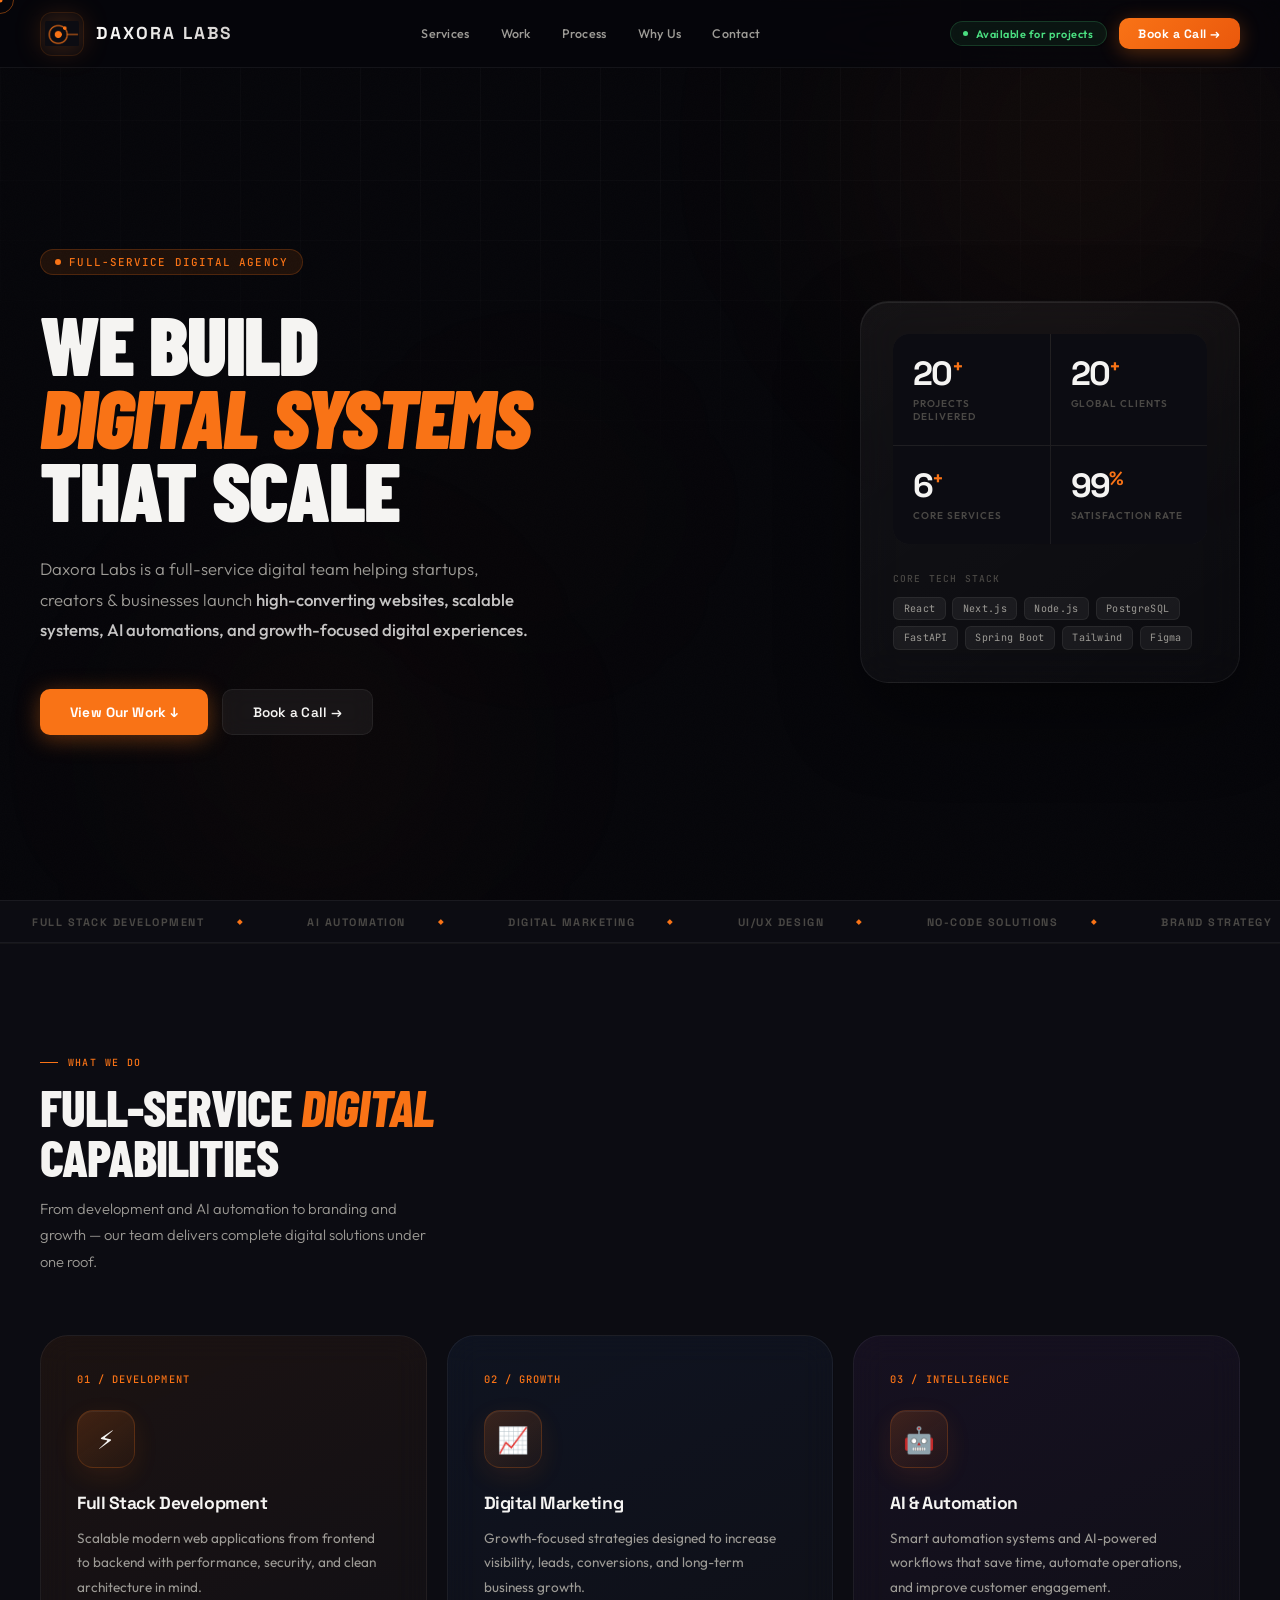
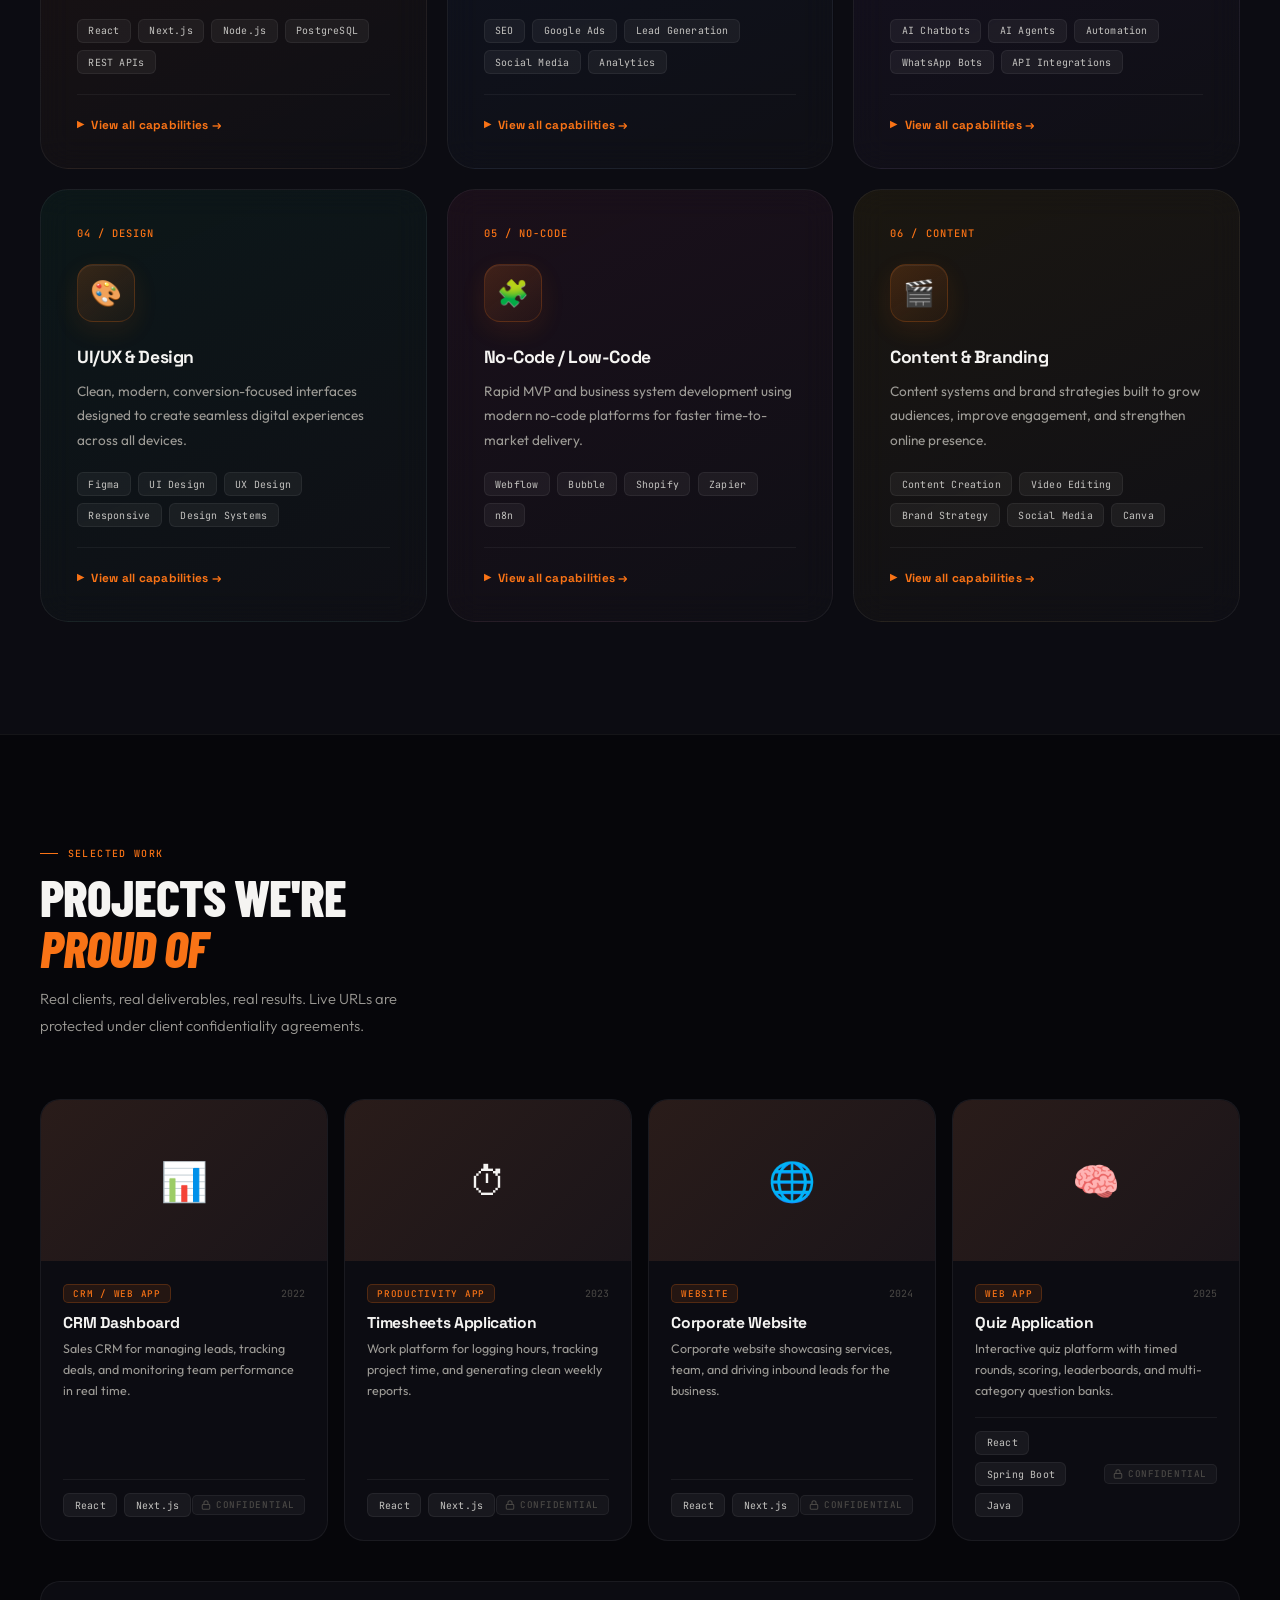
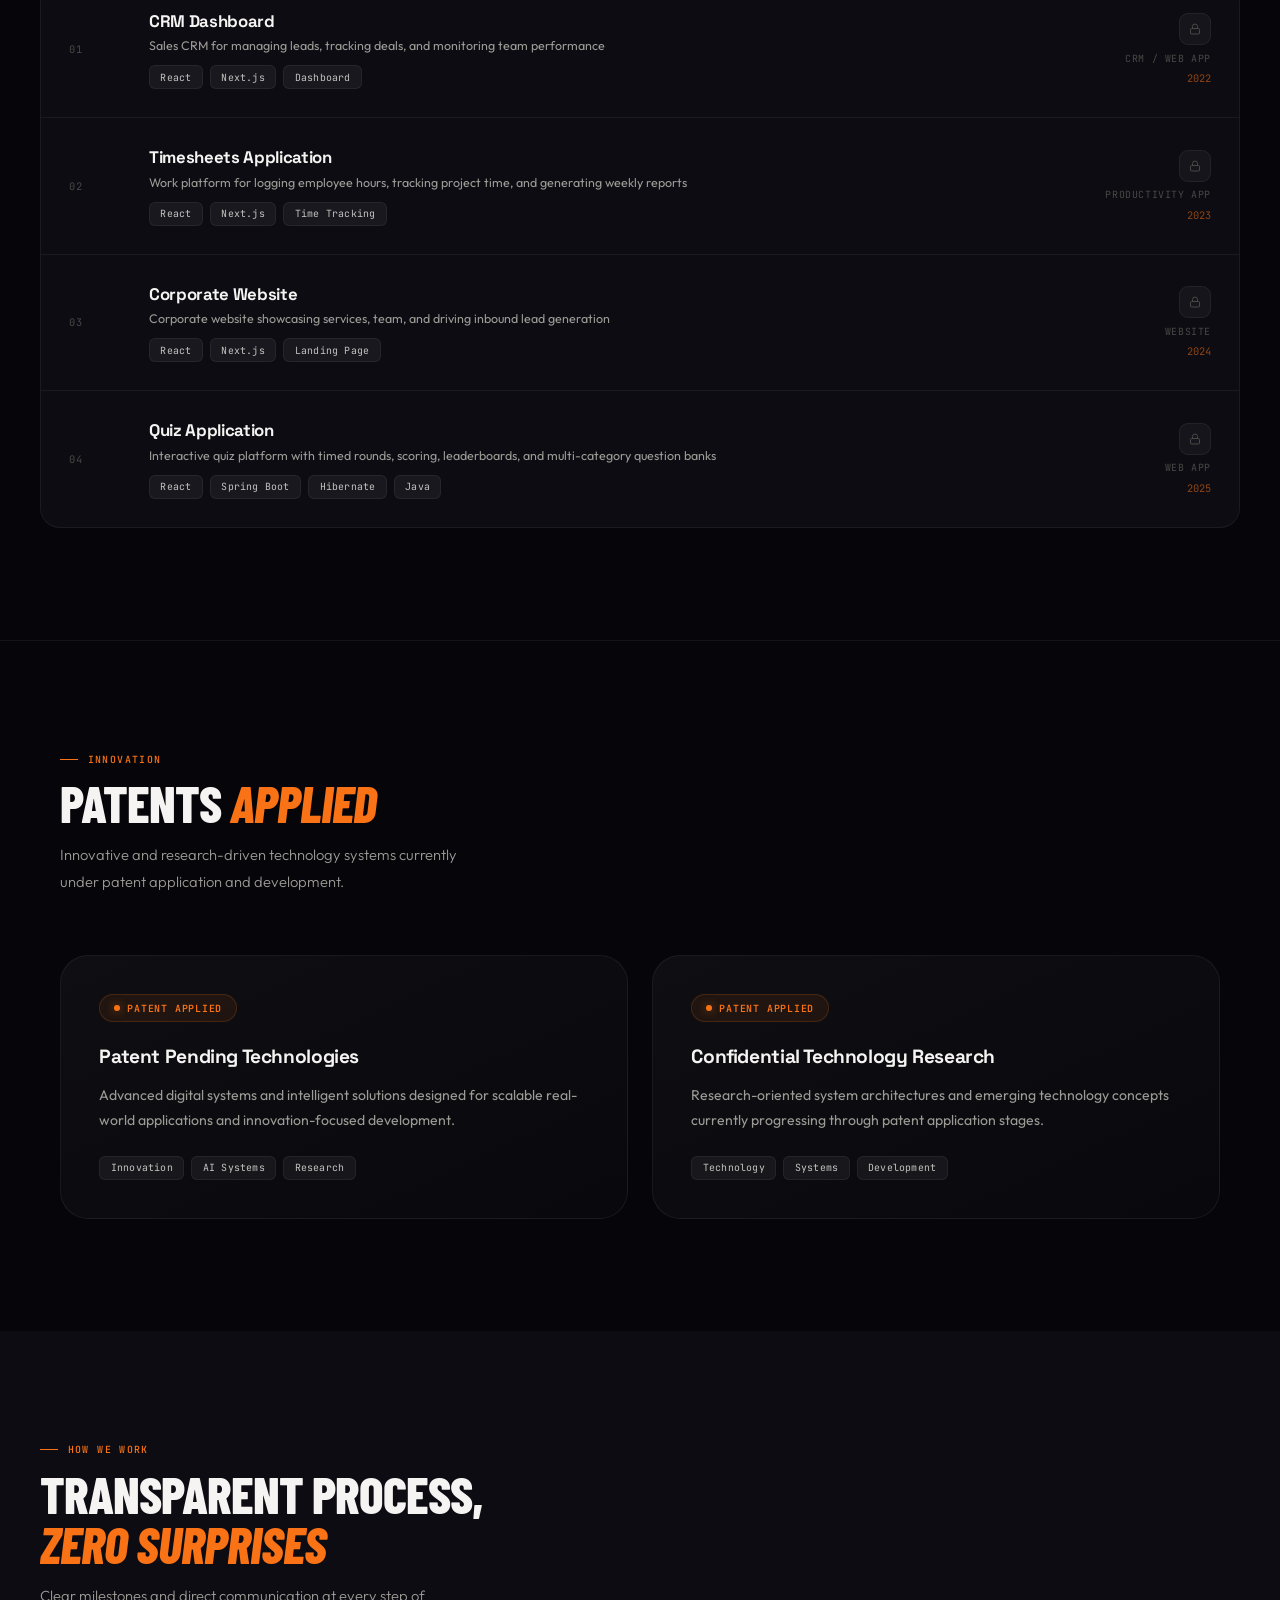
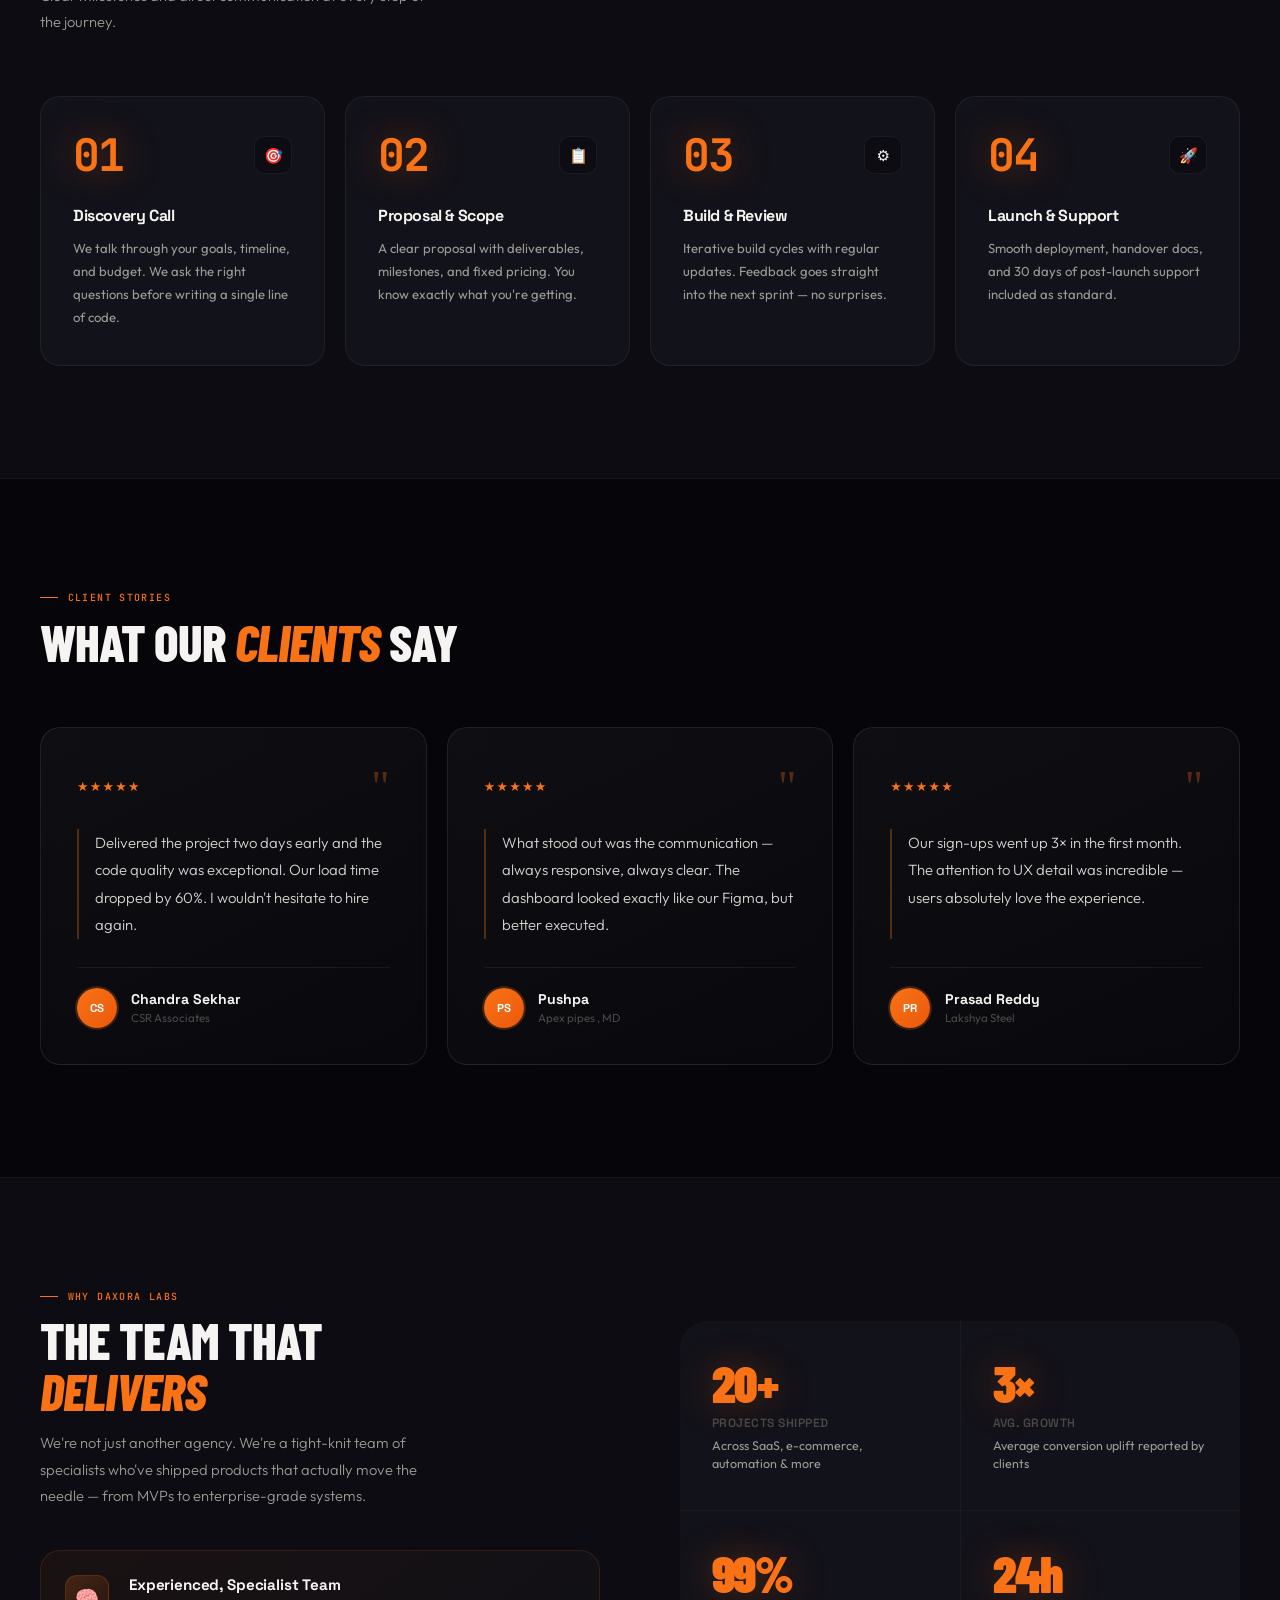
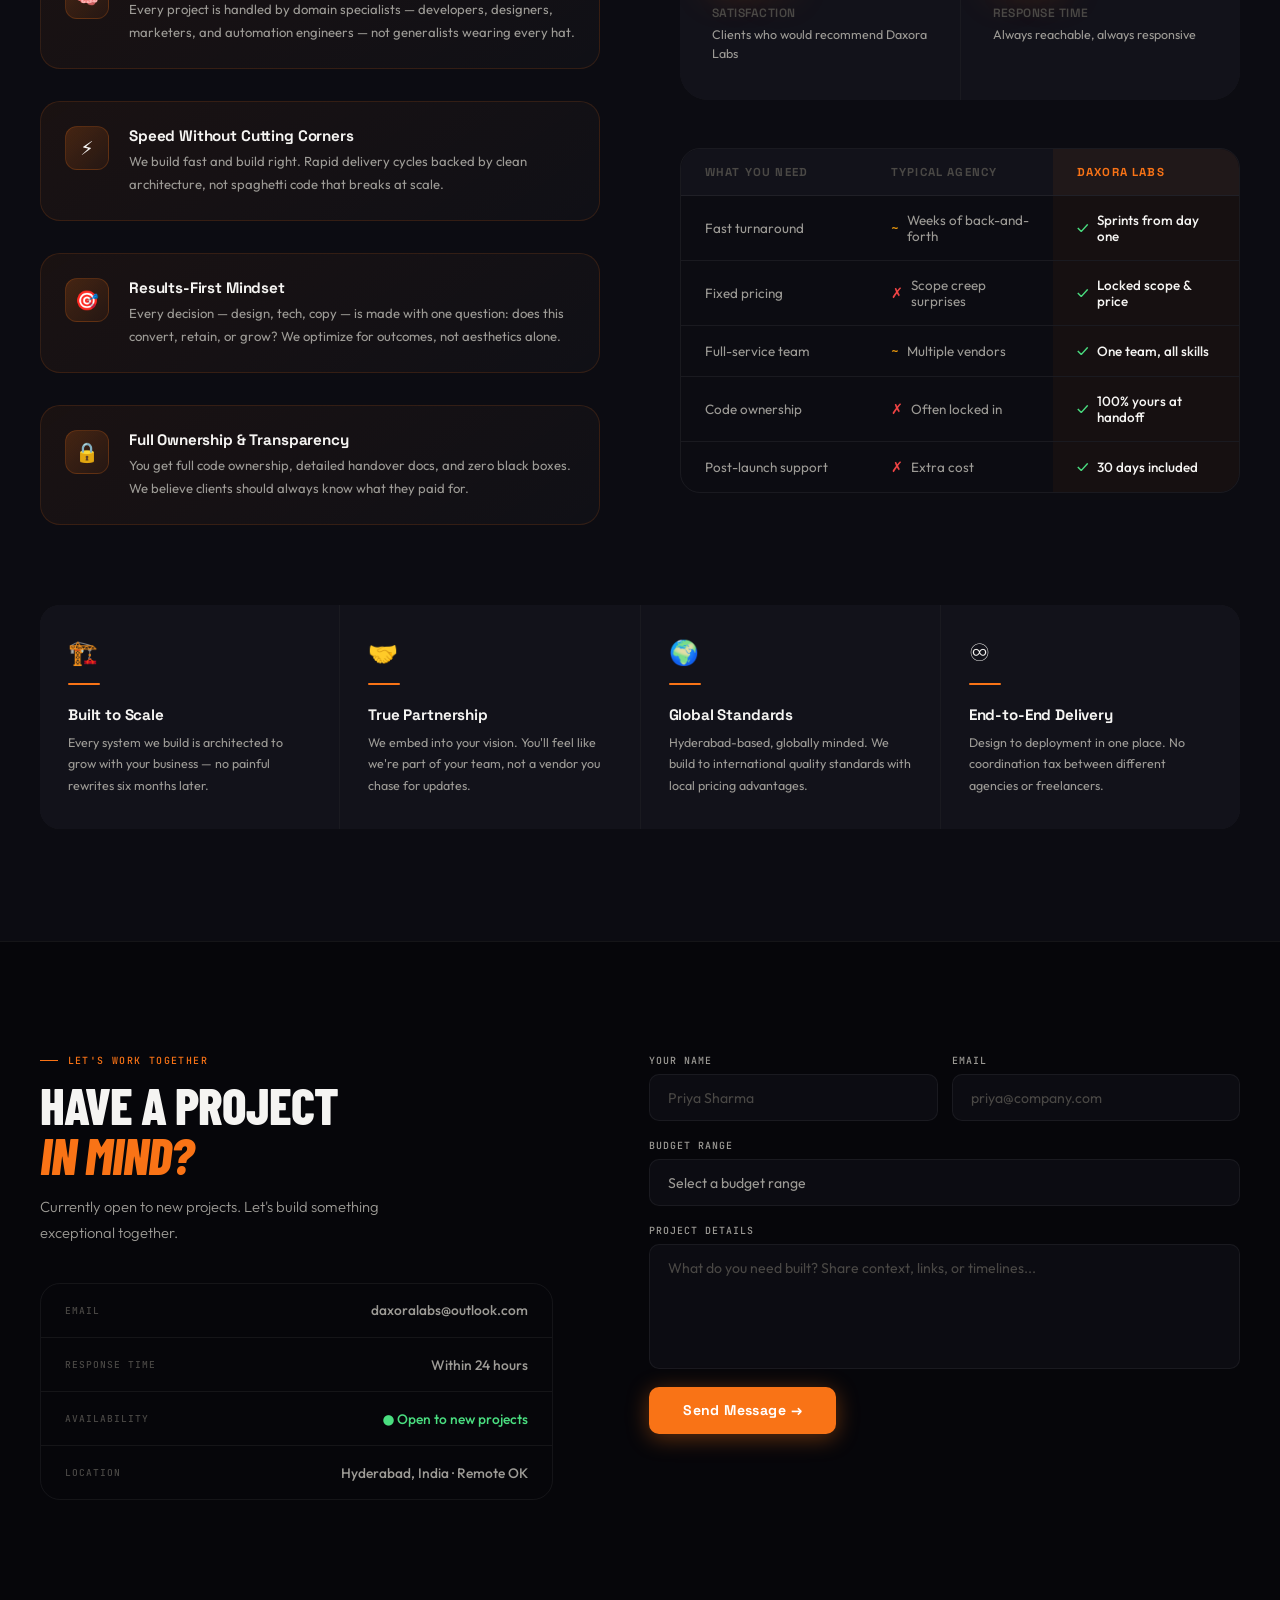
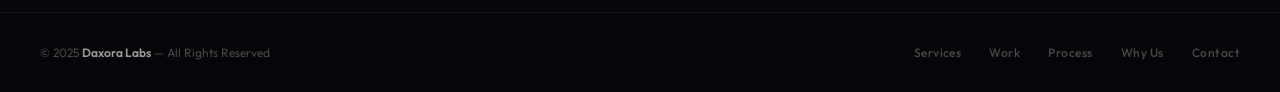
==== index.html @ 5a698017 "Update page title for Daxora Labs" ====
<!DOCTYPE html>
<html lang="en">
<head>
<meta charset="UTF-8">
<meta name="viewport" content="width=device-width, initial-scale=1.0">
<title>Daxora Labs — A Digital Service Agency</title>
<link rel="preconnect" href="https://fonts.googleapis.com">
<link href="https://fonts.googleapis.com/css2?family=Barlow+Condensed:ital,wght@0,600;0,700;0,800;0,900;1,700;1,800&family=Space+Grotesk:wght@400;500;600;700&family=JetBrains+Mono:wght@300;400;500&family=Outfit:wght@300;400;500;600&display=swap" rel="stylesheet">
<style>
*,*::before,*::after{margin:0;padding:0;box-sizing:border-box}

:root{
  --bg:#06060a;
  --bg2:#0c0c12;
  --bg3:#12121a;
  --bg4:#1a1a24;
  --glass:rgba(255,255,255,0.03);
  --glass2:rgba(255,255,255,0.055);
  --accent:#f97316;
  --accent2:#fb923c;
  --accent3:#fdba74;
  --accent-dim:rgba(249,115,22,0.1);
  --accent-glow:rgba(249,115,22,0.25);
  --accent-border:rgba(249,115,22,0.22);
  --text:#f5f4f2;
  --text2:#9d9b96;
  --text3:#4a4845;
  --border:rgba(255,255,255,0.06);
  --border2:rgba(255,255,255,0.03);
  --nav-h:68px;
  --r:14px;
  --r2:20px;
  --r3:28px;
}

html{scroll-behavior:smooth;font-size:16px}
body{
  font-family:'Outfit',system-ui,sans-serif;
  background:var(--bg);
  color:var(--text);
  overflow-x:hidden;
  -webkit-font-smoothing:antialiased;
}

/* ── CURSOR ── */
@media(pointer:fine){body{cursor:none}}
.cur,.cur-ring{pointer-events:none!important;position:fixed;z-index:9999;border-radius:50%;transform:translate(-50%,-50%)}
.cur{display:none;width:5px;height:5px;background:var(--accent);top:0;left:0;z-index:10000}
.cur-ring{display:none;width:28px;height:28px;border:1px solid rgba(249,115,22,0.45);top:0;left:0;transition:width .2s,height .2s,border-color .2s}
@media(pointer:fine){.cur,.cur-ring{display:block}}

/* ── GRAIN ── */
.grain{position:fixed;inset:0;pointer-events:none;z-index:1;opacity:0.018;
  background-image:url("data:image/svg+xml,%3Csvg xmlns='http://www.w3.org/2000/svg' width='256' height='256'%3E%3Cfilter id='n'%3E%3CfeTurbulence type='fractalNoise' baseFrequency='0.9' numOctaves='4' stitchTiles='stitch'/%3E%3C/filter%3E%3Crect width='256' height='256' filter='url(%23n)'/%3E%3C/svg%3E")}

/* ── NAV ── */
nav{
  position:fixed;
  top:0;
  left:0;
  right:0;
  z-index:500;

  height:var(--nav-h);

  display:flex;
  align-items:center;
  justify-content:space-between;

  padding:0 2.5rem;

  background:rgba(6,6,10,0.82);

  backdrop-filter:blur(24px) saturate(1.5);

  border-bottom:1px solid var(--border);

  transition:background .3s ease;
}

/* LOGO */
.logo{
  display:flex;
  align-items:center;
  gap:.75rem;

  text-decoration:none;

  font-family:'Space Grotesk',sans-serif;

  font-size:.92rem;
  font-weight:800;

  letter-spacing:.08em;
  text-transform:uppercase;

  color:var(--text);

  transition:opacity .2s ease;
}

.logo:hover{
  opacity:.9;
}

.logo img{
  width:44px;
  height:44px;

  object-fit:contain;

  display:block;

  padding:4px;

  border-radius:12px;

  background:rgba(255,255,255,0.02);

  border:1px solid rgba(249,115,22,.12);

  filter:
    drop-shadow(0 0 14px rgba(249,115,22,.30));
}

.logo span{
  font-size:1.08rem;

  font-weight:800;

  letter-spacing:.12em;

  text-transform:uppercase;

  line-height:1;

  background:linear-gradient(
    90deg,
    #fafaf9,
    #d6d3d1
  );

  -webkit-background-clip:text;
  -webkit-text-fill-color:transparent;
}
.logo{
  transition:
    transform .2s ease,
    opacity .2s ease;
}

.logo:hover{
  opacity:.95;
  transform:translateY(-1px);
}

/* NAV LINKS */
.nav-links{
  display:flex;
  align-items:center;
  gap:.15rem;
}

.nav-links a{
  font-size:.78rem;
  font-weight:500;

  color:var(--text2);

  text-decoration:none;

  padding:.45rem .9rem;

  border-radius:9px;

  letter-spacing:.02em;

  transition:
    color .2s ease,
    background .2s ease,
    transform .15s ease;
}

.nav-links a:hover{
  color:var(--text);

  background:rgba(255,255,255,.04);

  transform:translateY(-1px);
}

/* RIGHT */
.nav-right{
  display:flex;
  align-items:center;
  gap:.75rem;
}

/* AVAILABLE BADGE */
.avail-badge{
  display:flex;
  align-items:center;
  gap:.45rem;

  font-size:.68rem;
  font-weight:600;

  letter-spacing:.05em;

  color:#4ade80;

  background:rgba(74,222,128,0.08);

  border:1px solid rgba(74,222,128,0.18);

  padding:.3rem .8rem;

  border-radius:100px;

  backdrop-filter:blur(8px);
}

.avail-dot{
  width:5px;
  height:5px;

  border-radius:50%;

  background:#4ade80;

  animation:blink 2.2s ease-in-out infinite;
}

@keyframes blink{
  0%,100%{
    opacity:1;
  }

  50%{
    opacity:.25;
  }
}

/* CTA BUTTON */
.btn-nav{
  font-family:'Space Grotesk',sans-serif;

  font-size:.76rem;
  font-weight:700;

  letter-spacing:.04em;

  color:#fff;

  background:linear-gradient(
    135deg,
    var(--accent),
    #ea580c
  );

  padding:.48rem 1.2rem;

  border-radius:10px;

  text-decoration:none;

  transition:
    transform .18s ease,
    opacity .2s ease,
    box-shadow .25s ease;
    
  box-shadow:
    0 4px 20px rgba(249,115,22,.32);
}

.btn-nav:hover{
  transform:translateY(-2px);

  box-shadow:
    0 8px 28px rgba(249,115,22,.45);
}
.btn-nav:hover{opacity:.88;transform:translateY(-1px);box-shadow:0 6px 24px rgba(249,115,22,.45)}
.ham{display:none;flex-direction:column;gap:5px;cursor:pointer;background:none;border:none;padding:6px}
.ham span{display:block;width:20px;height:1.5px;background:var(--text);border-radius:2px;transition:all .3s}
.ham.open span:nth-child(1){transform:translateY(6.5px) rotate(45deg)}
.ham.open span:nth-child(2){opacity:0}
.ham.open span:nth-child(3){transform:translateY(-6.5px) rotate(-45deg)}
.mob-nav{
  display:none;position:fixed;top:var(--nav-h);left:0;right:0;
  background:rgba(6,6,10,.97);backdrop-filter:blur(24px);
  border-bottom:1px solid var(--border);
  padding:1.25rem 1.75rem 2rem;z-index:498;flex-direction:column;gap:.15rem;
}
.mob-nav.open{display:flex}
.mob-nav a{
  color:var(--text2);text-decoration:none;padding:.9rem 0;
  border-bottom:1px solid var(--border);font-size:.95rem;font-weight:500;
  transition:color .2s;
}
.mob-nav a:hover,.mob-nav a:last-child:hover{color:var(--accent)}
.mob-nav a.mob-cta{
  margin-top:1rem;border:none!important;background:var(--accent);color:#fff;
  border-radius:10px;padding:.9rem;text-align:center;font-weight:700;
  font-family:'Space Grotesk',sans-serif;letter-spacing:.03em;
}

/* ── HERO ── */
.hero{
  min-height:100vh;
  padding:calc(var(--nav-h) + 6rem) 2.5rem 5rem;
  display:flex;flex-direction:column;justify-content:center;
  position:relative;overflow:hidden;
}
.hero-orbs{position:absolute;inset:0;pointer-events:none;z-index:0}
.orb{position:absolute;border-radius:50%;filter:blur(100px)}
.orb1{width:700px;height:700px;background:radial-gradient(circle,rgba(249,115,22,0.07),transparent 65%);top:-200px;right:-150px}
.orb2{width:500px;height:500px;background:radial-gradient(circle,rgba(234,88,12,0.05),transparent 65%);bottom:-100px;left:5%}
.orb3{width:300px;height:300px;background:radial-gradient(circle,rgba(249,115,22,0.04),transparent 65%);top:40%;left:30%}

/* grid lines */
.hero-grid{
  position:absolute;inset:0;pointer-events:none;z-index:0;
  background-image:linear-gradient(rgba(255,255,255,.025) 1px,transparent 1px),linear-gradient(90deg,rgba(255,255,255,.025) 1px,transparent 1px);
  background-size:60px 60px;
  -webkit-mask-image:radial-gradient(ellipse 80% 60% at 50% 0%,black 30%,transparent 100%);
  mask-image:radial-gradient(ellipse 80% 60% at 50% 0%,black 30%,transparent 100%);
}

.hero-inner{
  position:relative;z-index:2;
  max-width:1240px;margin:0 auto;width:100%;
  display:grid;grid-template-columns:1fr 380px;gap:4.5rem;align-items:center;
}
.hero-tag{
  display:inline-flex;align-items:center;gap:.5rem;
  font-family:'JetBrains Mono',monospace;
  font-size:.68rem;font-weight:500;letter-spacing:.1em;text-transform:uppercase;
  color:var(--accent);border:1px solid var(--accent-border);
  background:var(--accent-dim);padding:.32rem .9rem;border-radius:100px;
  margin-bottom:2rem;
}
.hero-tag::before{content:'';width:6px;height:6px;border-radius:50%;background:var(--accent);animation:pulse-o 2.5s ease-in-out infinite}
@keyframes pulse-o{0%,100%{box-shadow:0 0 0 0 rgba(249,115,22,.5)}50%{box-shadow:0 0 0 6px rgba(249,115,22,0)}}

.hero h1{
  font-family:'Barlow Condensed',sans-serif;
  font-size:clamp(3.4rem,6.5vw,7rem);
  font-weight:900;line-height:.88;letter-spacing:-.02em;text-transform:uppercase;
  margin-bottom:1.75rem;
}
.hero h1 span{
  font-family:'Barlow Condensed',sans-serif;
  font-style:italic;font-weight:900;
  color:var(--accent);letter-spacing:-.02em;text-transform:uppercase;
}
.hero-sub{
  font-size:1.05rem;font-weight:300;line-height:1.8;
  color:var(--text2);max-width:500px;margin-bottom:2.75rem;
}
.hero-sub strong{color:rgba(245,244,242,.8);font-weight:500}
.hero-btns{display:flex;gap:.85rem;flex-wrap:wrap}
.btn-primary{
  display:inline-flex;align-items:center;gap:.5rem;
  padding:.85rem 1.85rem;
  background:var(--accent);color:#fff;
  font-family:'Space Grotesk',sans-serif;font-weight:700;font-size:.85rem;letter-spacing:.03em;
  border-radius:10px;text-decoration:none;border:none;cursor:pointer;
  transition:transform .18s,box-shadow .18s,opacity .18s;
  box-shadow:0 4px 22px rgba(249,115,22,.38);
}
.btn-primary:hover{transform:translateY(-2px);box-shadow:0 8px 32px rgba(249,115,22,.5);opacity:.93}
.btn-outline{
  display:inline-flex;align-items:center;gap:.5rem;
  padding:.85rem 1.85rem;
  background:var(--glass2);color:var(--text);
  font-family:'Space Grotesk',sans-serif;font-weight:600;font-size:.85rem;letter-spacing:.02em;
  border:1px solid var(--border);border-radius:10px;text-decoration:none;
  transition:border-color .2s,background .2s,transform .18s;
  backdrop-filter:blur(10px);
}
.btn-outline:hover{border-color:rgba(255,255,255,.18);background:rgba(255,255,255,.07);transform:translateY(-2px)}

/* hero panel */
.hero-panel{
  background:linear-gradient(145deg,rgba(255,255,255,.05),rgba(255,255,255,.02));
  border:1px solid var(--border);border-radius:var(--r3);
  padding:2rem;backdrop-filter:blur(20px);
  box-shadow:0 32px 80px rgba(0,0,0,.4),inset 0 1px 0 rgba(255,255,255,.08);
}
.stats-grid{display:grid;grid-template-columns:1fr 1fr;gap:1px;background:var(--border);border-radius:16px;overflow:hidden;margin-bottom:1.75rem}
.stat{background:var(--bg2);padding:1.4rem 1.25rem;position:relative;overflow:hidden;transition:background .2s}
.stat::after{content:'';position:absolute;inset:0;border-radius:var(--r3);pointer-events:none;background:linear-gradient(135deg,rgba(249,115,22,.04),transparent);opacity:0;transition:opacity .3s}
.stat:hover::after{opacity:1}
.stat-n{
  font-family:'Space Grotesk',sans-serif;
  font-size:2.1rem;font-weight:800;letter-spacing:-.05em;line-height:1;color:var(--text);
}
.stat-n sup{font-size:1.2rem;color:var(--accent);vertical-align:super}
.stat-l{font-size:.62rem;font-weight:600;letter-spacing:.1em;text-transform:uppercase;color:var(--text3);margin-top:.4rem}

.stack-label{font-family:'JetBrains Mono',monospace;font-size:.6rem;letter-spacing:.12em;text-transform:uppercase;color:var(--text3);margin-bottom:.7rem;font-weight:500}
.chips{display:flex;flex-wrap:wrap;gap:.4rem}
.chip{
  font-family:'JetBrains Mono',monospace;
  font-size:.63rem;font-weight:400;
  padding:.26rem .6rem;border-radius:6px;
  background:var(--glass2);border:1px solid var(--border);
  color:var(--text2);letter-spacing:.03em;
}

/* ── MARQUEE ── */
.marquee-wrap{
  overflow:hidden;border-top:1px solid var(--border);border-bottom:1px solid var(--border);
  padding:.85rem 0;background:var(--bg2);
}
.marquee-track{display:flex;gap:0;animation:slide 30s linear infinite;width:max-content}
.marquee-track span{
  font-family:'Space Grotesk',sans-serif;
  font-size:.68rem;font-weight:700;letter-spacing:.14em;
  text-transform:uppercase;color:var(--text3);white-space:nowrap;padding:0 2rem;
  display:flex;align-items:center;gap:2rem;
}
.marquee-track span::after{content:'◆';color:var(--accent);font-size:.45rem}
@keyframes slide{from{transform:translateX(0)}to{transform:translateX(-50%)}}

/* ── SECTION SHARED ── */
.wrap{padding:7rem 2.5rem;max-width:1240px;margin:0 auto}
.wrap-full{padding:7rem 2.5rem}
.wrap-full .inner{max-width:1240px;margin:0 auto}
.eyebrow{
  font-family:'JetBrains Mono',monospace;
  font-size:.62rem;font-weight:500;letter-spacing:.14em;
  text-transform:uppercase;color:var(--accent);
  display:flex;align-items:center;gap:.6rem;margin-bottom:.8rem;
}
.eyebrow::before{content:'';width:18px;height:1px;background:var(--accent)}
.sh{
  font-family:'Barlow Condensed',sans-serif;
  font-size:clamp(2.2rem,4vw,3.5rem);font-weight:800;
  letter-spacing:-.02em;line-height:.98;text-transform:uppercase;margin-bottom:.85rem;
}
.sh em{font-family:'Barlow Condensed',sans-serif;font-style:italic;font-weight:800;color:var(--accent)}
.ss{font-size:.92rem;font-weight:300;color:var(--text2);line-height:1.8;max-width:400px}
.sec-head{margin-bottom:3.75rem}

/* divider */
.div{height:1px;background:var(--border)}

/* ── SERVICES ── */
.svc-bg{background:var(--bg2)}
.svc-grid{display:grid;grid-template-columns:repeat(3,1fr);gap:1.25rem}

.svc-card{
  position:relative;
  background:linear-gradient(155deg,rgba(255,255,255,.04),rgba(255,255,255,.015));
  border:1px solid var(--border);border-radius:var(--r3);
  padding:2.25rem;backdrop-filter:blur(16px);isolation:isolate;
  transition:transform .38s cubic-bezier(.16,1,.3,1),border-color .35s,box-shadow .35s;
}
.svc-card::before{
  content:'';position:absolute;inset:0;border-radius:var(--r3);pointer-events:none;
  background:radial-gradient(circle at top right,rgba(249,115,22,.13),transparent 50%);
  opacity:0;transition:opacity .4s;
}
.svc-card:hover{transform:translateY(-10px);border-color:rgba(249,115,22,.3);box-shadow:0 24px 60px rgba(0,0,0,.5),0 0 0 1px rgba(249,115,22,.06)}
.svc-card:hover::before{opacity:1}

/* color tints per card */
.svc-card:nth-child(1){background:linear-gradient(155deg,rgba(249,115,22,.065),rgba(255,255,255,.015))}
.svc-card:nth-child(2){background:linear-gradient(155deg,rgba(59,130,246,.065),rgba(255,255,255,.015))}
.svc-card:nth-child(3){background:linear-gradient(155deg,rgba(168,85,247,.065),rgba(255,255,255,.015))}
.svc-card:nth-child(4){background:linear-gradient(155deg,rgba(16,185,129,.065),rgba(255,255,255,.015))}
.svc-card:nth-child(5){background:linear-gradient(155deg,rgba(236,72,153,.065),rgba(255,255,255,.015))}
.svc-card:nth-child(6){background:linear-gradient(155deg,rgba(234,179,8,.065),rgba(255,255,255,.015))}

.svc-num{
  font-family:'JetBrains Mono',monospace;
  font-size:.65rem;font-weight:500;letter-spacing:.1em;
  color:var(--accent);margin-bottom:1.5rem;display:block;
}
.svc-icon{
  width:58px;height:58px;border-radius:16px;
  background:linear-gradient(145deg,rgba(249,115,22,.18),rgba(249,115,22,.05));
  border:1px solid rgba(249,115,22,.18);
  display:flex;align-items:center;justify-content:center;
  font-size:1.6rem;margin-bottom:1.5rem;
  box-shadow:inset 0 1px 0 rgba(255,255,255,.06),0 8px 24px rgba(249,115,22,.1);
}
.svc-name{font-family:'Space Grotesk',sans-serif;font-size:1.1rem;font-weight:700;letter-spacing:-.025em;margin-bottom:.7rem}
.svc-desc{font-size:.85rem;line-height:1.8;color:var(--text2);margin-bottom:1.25rem}
.tags{display:flex;flex-wrap:wrap;gap:.45rem}
.tag{
  font-family:'JetBrains Mono',monospace;
  font-size:.62rem;font-weight:400;
  padding:.28rem .65rem;border-radius:6px;
  background:rgba(255,255,255,.05);border:1px solid var(--border);
  color:#c4c3c0;letter-spacing:.02em;
  transition:background .22s,border-color .22s,transform .22s;
}
.tag:hover{background:var(--accent-dim);border-color:var(--accent-border);transform:translateY(-2px);color:#fff}
details{margin-top:1.25rem;border-top:1px solid rgba(255,255,255,.05);padding-top:1rem;position:relative;z-index:2}
summary{
  list-style:none;cursor:pointer;position:relative;z-index:3;user-select:none;
  display:inline-flex;align-items:center;gap:.45rem;
  font-family:'Space Grotesk',sans-serif;font-size:.74rem;font-weight:700;letter-spacing:.02em;
  color:var(--accent);transition:opacity .2s;
}
summary:hover{opacity:.75}
summary::-webkit-details-marker{display:none}
summary::before{content:'▶';font-size:.55rem;transition:transform .2s}
details[open] summary::before{transform:rotate(90deg)}
details[open] summary{margin-bottom:.85rem}
.extra-tags{display:flex;flex-wrap:wrap;gap:.45rem}

/* ── WORK ── */
.work-bg{background:var(--bg)}
.proj-grid{display:grid;grid-template-columns:repeat(4,1fr);gap:1rem;margin-bottom:2.5rem}

.proj-card{
  position:relative;border-radius:var(--r2);overflow:hidden;
  border:1px solid var(--border);background:var(--bg2);
  transition:transform .32s cubic-bezier(.16,1,.3,1),border-color .3s,box-shadow .3s;
  display:flex;flex-direction:column;
}
.proj-card:hover{transform:translateY(-7px);border-color:rgba(249,115,22,.28);box-shadow:0 22px 50px rgba(0,0,0,.6)}
.proj-thumb{
  aspect-ratio:16/9;background:var(--bg3);
  display:flex;align-items:center;justify-content:center;
  position:relative;overflow:hidden;
}
.proj-thumb-bg{position:absolute;inset:0;background:linear-gradient(135deg,rgba(249,115,22,.1),rgba(234,88,12,.04))}
.proj-thumb-emoji{font-size:2.4rem;position:relative;z-index:1}
.proj-thumb-lock{
  position:absolute;inset:0;z-index:2;
  background:rgba(6,6,10,.85);backdrop-filter:blur(8px);
  display:flex;flex-direction:column;align-items:center;justify-content:center;gap:.4rem;
  opacity:0;transition:opacity .25s;
}
.proj-card:hover .proj-thumb-lock{opacity:1}
.proj-thumb-lock svg{width:26px;height:26px;color:var(--accent)}
.proj-thumb-lock span{font-family:'Space Grotesk',sans-serif;font-size:.62rem;font-weight:700;letter-spacing:.1em;text-transform:uppercase;color:var(--accent)}
.proj-body{padding:1.4rem;flex:1;display:flex;flex-direction:column}
.proj-meta{display:flex;align-items:center;justify-content:space-between;margin-bottom:.6rem}
.proj-type{
  font-family:'JetBrains Mono',monospace;
  font-size:.58rem;font-weight:500;letter-spacing:.08em;text-transform:uppercase;
  color:var(--accent);background:var(--accent-dim);border:1px solid var(--accent-border);
  padding:.18rem .55rem;border-radius:5px;
}
.proj-yr{font-family:'JetBrains Mono',monospace;font-size:.62rem;color:var(--text3)}
.proj-name{font-family:'Space Grotesk',sans-serif;font-size:.98rem;font-weight:700;letter-spacing:-.02em;margin-bottom:.4rem}
.proj-desc{font-size:.78rem;color:var(--text2);line-height:1.65;flex:1}
.proj-foot{
  display:flex;align-items:center;justify-content:space-between;
  margin-top:1rem;padding-top:.8rem;border-top:1px solid var(--border);
}
.conf-badge{
  display:inline-flex;align-items:center;gap:.3rem;
  font-family:'JetBrains Mono',monospace;
  font-size:.58rem;font-weight:500;letter-spacing:.06em;text-transform:uppercase;
  color:var(--text3);background:rgba(255,255,255,.04);border:1px solid var(--border);
  padding:.2rem .55rem;border-radius:5px;
}
.conf-badge svg{width:10px;height:10px}

/* project list */
.proj-list{border:1px solid var(--border);border-radius:var(--r2);overflow:hidden;background:var(--bg2)}
.prow{
  display:grid;grid-template-columns:3rem 1fr auto;
  align-items:center;gap:2rem;padding:1.75rem 1.75rem;
  border-bottom:1px solid var(--border);
  transition:background .2s;
}
.prow:last-child{border-bottom:none}
.prow:hover{background:var(--glass2)}
.prow-num{font-family:'JetBrains Mono',monospace;font-size:.65rem;color:var(--text3);letter-spacing:.05em}
.prow-name{font-family:'Space Grotesk',sans-serif;font-size:1.05rem;font-weight:700;letter-spacing:-.02em;margin-bottom:.3rem}
.prow-desc{font-size:.78rem;color:var(--text2);line-height:1.6;margin-bottom:.55rem}
.prow-right{display:flex;flex-direction:column;align-items:flex-end;gap:.4rem}
.prow-lock{
  width:32px;height:32px;border-radius:9px;
  background:rgba(255,255,255,.04);border:1px solid var(--border);
  display:flex;align-items:center;justify-content:center;color:var(--text3);
}
.prow-lock svg{width:12px;height:12px}
.prow-cat{font-family:'JetBrains Mono',monospace;font-size:.62rem;letter-spacing:.06em;text-transform:uppercase;color:var(--text3)}
.prow-yr{font-family:'JetBrains Mono',monospace;font-size:.65rem;color:rgba(249,115,22,.55)}

/* ── PROCESS ── */
.proc-bg{background:var(--bg2)}
.proc-grid{display:grid;grid-template-columns:repeat(4,1fr);gap:1.25rem}
.proc-step{
  background:var(--bg3);border:1px solid var(--border);border-radius:var(--r2);
  padding:2.25rem 2rem;position:relative;overflow:hidden;
  transition:border-color .28s,transform .28s,box-shadow .28s;
}
.proc-step::before{
  content:'';position:absolute;inset:0;border-radius:var(--r3);pointer-events:none;
  background:linear-gradient(145deg,rgba(249,115,22,.04),transparent);
  opacity:0;transition:opacity .3s;
}
.proc-step:hover{border-color:rgba(249,115,22,.32);transform:translateY(-5px);box-shadow:0 16px 40px rgba(0,0,0,.45)}
.proc-step:hover::before{opacity:1}
.proc-top{display:flex;align-items:center;justify-content:space-between;margin-bottom:1.75rem}
.proc-n{
  font-family:'JetBrains Mono',monospace;
  font-size:2.8rem;font-weight:700;letter-spacing:-.05em;
  color:var(--accent);line-height:1;
  text-shadow:0 0 40px rgba(249,115,22,.4);
}
.proc-icon-wrap{
  width:38px;height:38px;border-radius:10px;
  background:var(--bg2);border:1px solid var(--border);
  display:flex;align-items:center;justify-content:center;font-size:.95rem;
}
.proc-title{font-family:'Space Grotesk',sans-serif;font-size:1rem;font-weight:700;letter-spacing:-.025em;margin-bottom:.65rem}
.proc-desc{font-size:.82rem;color:var(--text2);line-height:1.75}

/* ── TESTIMONIALS ── */
.test-grid{display:grid;grid-template-columns:repeat(3,1fr);gap:1.25rem}
.tc{
  background:linear-gradient(155deg,rgba(255,255,255,.04),rgba(255,255,255,.015));
  border:1px solid rgba(255,255,255,.09);border-radius:var(--r2);
  padding:2.25rem;display:flex;flex-direction:column;
  transition:border-color .28s,transform .28s,box-shadow .28s;
  backdrop-filter:blur(12px);
}
.tc:hover{border-color:rgba(249,115,22,.42);transform:translateY(-5px);box-shadow:0 18px 46px rgba(0,0,0,.5)}
.tc-top{display:flex;align-items:center;justify-content:space-between;margin-bottom:1.25rem}
.tc-stars{color:var(--accent);font-size:.8rem;letter-spacing:.1em}
.tc-qmark{font-family:'DM Serif Display',serif;font-size:2.8rem;line-height:1;color:var(--accent);opacity:.3}
.tc-text{
  font-size:.93rem;font-weight:300;line-height:1.85;color:#d6d3d1;
  flex:1;margin-bottom:1.75rem;
  border-left:2px solid rgba(249,115,22,.3);padding-left:1rem;
}
.tc-div{height:1px;background:rgba(255,255,255,.06);margin-bottom:1.25rem}
.tc-author{display:flex;align-items:center;gap:.9rem}
.tc-av{
  width:40px;height:40px;border-radius:50%;
  background:linear-gradient(135deg,var(--accent),#ea580c);
  display:flex;align-items:center;justify-content:center;
  font-family:'Space Grotesk',sans-serif;font-size:.72rem;font-weight:800;color:#fff;
  flex-shrink:0;box-shadow:0 0 0 2px rgba(249,115,22,.22);
}
.tc-name{font-family:'Space Grotesk',sans-serif;font-size:.88rem;font-weight:700}
.tc-role{font-size:.72rem;color:var(--text3);margin-top:.12rem}

/* ── CONTACT ── */
.contact-grid{display:grid;grid-template-columns:1fr 1.15fr;gap:6rem;align-items:start}
.contact-info{margin-top:2.25rem;border:1px solid var(--border);border-radius:var(--r2);overflow:hidden}
.ci{
  padding:1.1rem 1.5rem;border-bottom:1px solid var(--border);
  display:flex;align-items:center;justify-content:space-between;
  transition:background .2s;
}
.ci:last-child{border-bottom:none}
.ci:hover{background:var(--glass2)}
.ci-l{font-family:'JetBrains Mono',monospace;font-size:.6rem;font-weight:500;letter-spacing:.1em;text-transform:uppercase;color:var(--text3)}
.ci-v{font-size:.86rem;font-weight:500;color:var(--text2);text-decoration:none;transition:color .2s}
.ci-v:hover{color:var(--accent)}
.ci-v.green{color:#4ade80}

.contact-form{display:flex;flex-direction:column;gap:1.1rem}
.form-row{display:grid;grid-template-columns:1fr 1fr;gap:.9rem}
.fg{display:flex;flex-direction:column;gap:.45rem}
label{
  font-family:'JetBrains Mono',monospace;
  font-size:.62rem;font-weight:500;letter-spacing:.1em;text-transform:uppercase;color:var(--text2);
}
input,textarea,select{
  background:var(--bg2);border:1px solid var(--border);
  border-radius:10px;padding:.85rem 1.1rem;
  font-family:'Outfit',sans-serif;font-size:.88rem;font-weight:400;
  color:var(--text);outline:none;resize:none;width:100%;
  transition:border-color .2s,box-shadow .2s;
}
input:focus,textarea:focus,select:focus{
  border-color:rgba(249,115,22,.48);
  box-shadow:0 0 0 3px rgba(249,115,22,.07);
}
input::placeholder,textarea::placeholder{color:var(--text3)}
textarea{height:125px}
select{-webkit-appearance:none;cursor:pointer;color:var(--text2)}
option{background:var(--bg2)}
.btn-send{
  align-self:flex-start;
  display:inline-flex;align-items:center;gap:.55rem;
  padding:.9rem 2.1rem;background:var(--accent);color:#fff;
  font-family:'Space Grotesk',sans-serif;font-weight:700;font-size:.88rem;letter-spacing:.03em;
  border:none;border-radius:10px;cursor:pointer;
  transition:opacity .2s,transform .15s,box-shadow .2s;
  box-shadow:0 4px 22px rgba(249,115,22,.38);
}
.btn-send:hover{opacity:.9;transform:translateY(-2px);box-shadow:0 8px 30px rgba(249,115,22,.5)}

/* ── FOOTER ── */
footer{
  border-top:1px solid var(--border);padding:2rem 2.5rem;
  display:flex;align-items:center;justify-content:space-between;
  flex-wrap:wrap;gap:1rem;
}
.foot-copy{font-size:.75rem;color:var(--text3)}
.foot-copy strong{color:var(--text2);font-weight:600}
.foot-links{display:flex;gap:1.75rem}
.foot-links a{
  font-size:.75rem;font-weight:500;color:var(--text3);
  text-decoration:none;letter-spacing:.04em;transition:color .2s;
}
.foot-links a:hover{color:var(--accent)}

/* ── REVEAL ── */
.reveal{opacity:0;transform:translateY(28px);transition:opacity .65s ease,transform .65s ease}
.reveal.in{opacity:1;transform:translateY(0)}

/* ── RESPONSIVE ── */
@media(max-width:1100px){
  .hero-inner{grid-template-columns:1fr;}.hero-panel{display:none}
  .svc-grid{grid-template-columns:repeat(2,1fr)}
  .proj-grid{grid-template-columns:repeat(2,1fr)}
  .proc-grid{grid-template-columns:repeat(2,1fr)}
  .test-grid{grid-template-columns:repeat(2,1fr)}
  .contact-grid{grid-template-columns:1fr;gap:2.5rem}
}
@media(max-width:768px){
  nav{padding:0 1.5rem}
  .nav-links,.avail-badge,.btn-nav{display:none}
  .ham{display:flex}
  .wrap,.wrap-full{padding:4.5rem 1.5rem}
  .wrap-full .inner{padding:0}
  .hero{padding:calc(var(--nav-h) + 3.5rem) 1.5rem 3.5rem}
  .svc-grid,.proj-grid,.proc-grid,.test-grid{grid-template-columns:1fr}
  .form-row{grid-template-columns:1fr}
  .prow{grid-template-columns:2.5rem 1fr}.prow-right{display:none}
  footer{flex-direction:column;align-items:flex-start;padding:1.5rem 1.5rem}
}
@media(max-width:480px){
  .hero-btns{flex-direction:column}
  .btn-primary,.btn-outline{justify-content:center;text-align:center}
}

/* ── WHY CHOOSE US ── */
.why-bg{background:var(--bg2)}

.why-top-grid{
  display:grid;grid-template-columns:1fr 1fr;gap:5rem;align-items:center;margin-bottom:5rem;
}
.why-left{}
.why-big-stat{
  display:flex;flex-direction:column;gap:2rem;margin-top:2.5rem;
}
.wbs-item{
  display:flex;align-items:flex-start;gap:1.25rem;
  padding:1.5rem;border-radius:var(--r2);
  background:linear-gradient(145deg,rgba(249,115,22,.06),rgba(255,255,255,.02));
  border:1px solid rgba(249,115,22,.14);
  transition:transform .3s,border-color .3s;
}
.wbs-item:hover{transform:translateX(6px);border-color:rgba(249,115,22,.3)}
.wbs-icon{
  width:44px;height:44px;flex-shrink:0;border-radius:12px;
  background:linear-gradient(135deg,rgba(249,115,22,.2),rgba(249,115,22,.06));
  border:1px solid rgba(249,115,22,.2);
  display:flex;align-items:center;justify-content:center;font-size:1.2rem;
}
.wbs-text{}
.wbs-title{font-family:'Space Grotesk',sans-serif;font-size:.95rem;font-weight:700;letter-spacing:-.01em;margin-bottom:.3rem}
.wbs-desc{font-size:.82rem;color:var(--text2);line-height:1.75}

.why-right{
  position:relative;
}
.why-numbers-grid{display:grid;grid-template-columns:1fr 1fr;gap:1px;background:var(--border);border-radius:var(--r3);overflow:hidden;margin-bottom:1px}
.wn{
  background:var(--bg3);padding:2.25rem 2rem;
  position:relative;overflow:hidden;
  transition:background .25s;
}
.wn::after{
  content:'';position:absolute;inset:0;
  background:linear-gradient(135deg,rgba(249,115,22,.05),transparent);
  opacity:0;transition:opacity .3s;
}
.wn:hover::after{opacity:1}
.wn-num{
  font-family:'Barlow Condensed',sans-serif;
  font-size:3.2rem;font-weight:900;letter-spacing:-.03em;line-height:1;
  color:var(--accent);margin-bottom:.4rem;
  text-shadow:0 0 40px rgba(249,115,22,.3);
}
.wn-label{font-family:'Space Grotesk',sans-serif;font-size:.75rem;font-weight:600;color:var(--text3);letter-spacing:.04em;text-transform:uppercase}
.wn-sub{font-size:.78rem;color:var(--text2);margin-top:.35rem;line-height:1.5}

/* ── PATENTS ── */
.patents{
  padding:7rem 2.5rem;
  max-width:1240px;
  margin:0 auto;
}

.patent-grid{
  display:grid;
  grid-template-columns:repeat(2,1fr);
  gap:1.5rem;
}

.patent-card{
  position:relative;
  overflow:hidden;

  background:linear-gradient(
    155deg,
    rgba(255,255,255,.04),
    rgba(255,255,255,.015)
  );

  border:1px solid var(--border);

  border-radius:var(--r3);

  padding:2.4rem;

  transition:
    transform .35s cubic-bezier(.16,1,.3,1),
    border-color .35s,
    box-shadow .35s;
}

.patent-card::before{
  content:'';
  position:absolute;
  inset:0;

  background:radial-gradient(
    circle at top right,
    rgba(249,115,22,.12),
    transparent 55%
  );

  opacity:0;

  transition:opacity .35s;
}

.patent-card:hover{
  transform:translateY(-8px);

  border-color:rgba(249,115,22,.28);

  box-shadow:
    0 24px 60px rgba(0,0,0,.45);
}

.patent-card:hover::before{
  opacity:1;
}

.patent-status{
  display:inline-flex;
  align-items:center;
  gap:.45rem;

  font-family:'JetBrains Mono',monospace;

  font-size:.62rem;
  font-weight:600;

  letter-spacing:.08em;
  text-transform:uppercase;

  color:var(--accent);

  padding:.38rem .85rem;

  border-radius:100px;

  background:rgba(249,115,22,.08);

  border:1px solid rgba(249,115,22,.18);

  margin-bottom:1.4rem;
}

.patent-status::before{
  content:'';
  width:6px;
  height:6px;

  border-radius:50%;

  background:var(--accent);

  box-shadow:0 0 10px rgba(249,115,22,.6);
}

.patent-card h3{
  font-family:'Space Grotesk',sans-serif;

  font-size:1.2rem;
  font-weight:700;

  letter-spacing:-.02em;

  margin-bottom:.85rem;
}

.patent-card p{
  font-size:.88rem;

  line-height:1.8;

  color:var(--text2);

  margin-bottom:1.4rem;
}

/* responsive */
@media(max-width:768px){
  .patents{
    padding:4.5rem 1.5rem;
  }

  .patent-grid{
    grid-template-columns:1fr;
  }
}
/* bottom features grid */
.why-feats{display:grid;grid-template-columns:repeat(4,1fr);gap:1px;background:var(--border);border-radius:var(--r2);overflow:hidden;margin-top:0}
.wf{
  background:var(--bg3);padding:2rem 1.75rem;
  position:relative;overflow:hidden;
  transition:background .25s,transform .25s;
}
.wf:hover{background:var(--bg4);transform:translateY(-3px)}
.wf-accent-line{
  width:32px;height:2px;border-radius:2px;
  background:var(--accent);margin-bottom:1.25rem;
  transition:width .3s;
}
.wf:hover .wf-accent-line{width:48px}
.wf-icon{font-size:1.5rem;margin-bottom:1rem}
.wf-title{font-family:'Space Grotesk',sans-serif;font-size:.95rem;font-weight:700;letter-spacing:-.01em;margin-bottom:.5rem}
.wf-desc{font-size:.78rem;color:var(--text2);line-height:1.75}

/* compare strip */
.why-compare{
  margin-top:3rem;
  border:1px solid var(--border);border-radius:var(--r2);overflow:hidden;
}
.wc-head{
  display:grid;grid-template-columns:1fr 1fr 1fr;
  background:var(--bg3);border-bottom:1px solid var(--border);
}
.wc-col{padding:1rem 1.5rem;font-family:'Space Grotesk',sans-serif;font-size:.72rem;font-weight:700;letter-spacing:.1em;text-transform:uppercase;color:var(--text3)}
.wc-col.highlight{color:var(--accent);background:rgba(249,115,22,.06)}
.wc-row{display:grid;grid-template-columns:1fr 1fr 1fr;border-bottom:1px solid var(--border)}
.wc-row:last-child{border-bottom:none}
.wc-cell{padding:1rem 1.5rem;font-size:.84rem;color:var(--text2);display:flex;align-items:center;gap:.5rem}
.wc-cell.highlight{background:rgba(249,115,22,.04);color:var(--text);font-weight:500}
.wc-cell .yes{color:#4ade80;font-size:.9rem}
.wc-cell .no{color:#ef4444;font-size:.9rem}
.wc-cell .maybe{color:#f59e0b;font-size:.9rem}

@media(max-width:1100px){
  .why-top-grid{grid-template-columns:1fr;gap:3rem}
  .why-feats{grid-template-columns:repeat(2,1fr)}
  .wc-head,.wc-row{grid-template-columns:1fr 1fr 1fr}
}
@media(max-width:768px){
  .why-feats{grid-template-columns:1fr 1fr}
  .why-numbers-grid{grid-template-columns:1fr 1fr}
  .wc-head,.wc-row{grid-template-columns:1fr}
  .wc-col:not(.highlight),.wc-cell:not(.highlight){display:none}
  .wc-col.highlight,.wc-cell.highlight{border-radius:0}
}
</style>
</head>
<body>

<div class="grain"></div>
<div class="cur" id="cur"></div>
<div class="cur-ring" id="ring"></div>

<!-- NAV -->
<nav id="nav">
  <a href="#" class="logo">
  <img src="daxora.png" alt="Daxora Labs">
  <span>Daxora Labs</span>
</a>
  <div class="nav-links">
    <a href="#services">Services</a>
    <a href="#work">Work</a>
    <a href="#process">Process</a>
    <a href="#why">Why Us</a>
    <a href="#contact">Contact</a>
  </div>
  <div class="nav-right">
    <div class="avail-badge"><span class="avail-dot"></span>Available for projects</div>
    <a href="#contact" class="btn-nav">Book a Call →</a>
    <button class="ham" id="ham" aria-label="Menu"><span></span><span></span><span></span></button>
  </div>
</nav>

<div class="mob-nav" id="mobnav">
  <a href="#services">Services</a>
  <a href="#work">Work</a>
  <a href="#process">Process</a>
  <a href="#why">Why Us</a>
  <a href="#contact">Contact</a>
  <a href="#contact" class="mob-cta">Book a Call →</a>
</div>

<!-- HERO -->
<section class="hero">
  <div class="hero-orbs">
    <div class="orb orb1"></div>
    <div class="orb orb2"></div>
    <div class="orb orb3"></div>
  </div>
  <div class="hero-grid"></div>
  <div class="hero-inner">
    <div>
      <div class="hero-tag">Full-Service Digital Agency </div>
      <h1>
        We build<br>
        <span>digital systems</span><br>
        that scale
      </h1>
      <p class="hero-sub">
        Daxora Labs is a full-service digital team helping startups,
        creators &amp; businesses launch
        <strong>high-converting websites, scalable systems, AI automations,
        and growth-focused digital experiences.</strong>
      </p>
      <div class="hero-btns">
        <a href="#work" class="btn-primary">View Our Work ↓</a>
        <a href="#contact" class="btn-outline">Book a Call →</a>
      </div>
    </div>
    <div class="hero-panel">
      <div class="stats-grid">
        <div class="stat">
          <div class="stat-n">20<sup>+</sup></div>
          <div class="stat-l">Projects Delivered</div>
        </div>
        <div class="stat">
          <div class="stat-n">20<sup>+</sup></div>
          <div class="stat-l">Global Clients</div>
        </div>
        <div class="stat">
          <div class="stat-n">6<sup>+</sup></div>
          <div class="stat-l">Core Services</div>
        </div>
        <div class="stat">
          <div class="stat-n">99<sup>%</sup></div>
          <div class="stat-l">Satisfaction Rate</div>
        </div>
      </div>
      <div class="stack-label">Core Tech Stack</div>
      <div class="chips">
        <span class="chip">React</span>
        <span class="chip">Next.js</span>
        <span class="chip">Node.js</span>
        <span class="chip">PostgreSQL</span>
        <span class="chip">FastAPI</span>
        <span class="chip">Spring Boot</span>
        <span class="chip">Tailwind</span>
        <span class="chip">Figma</span>
      </div>
    </div>
  </div>
</section>

<!-- MARQUEE -->
<div class="marquee-wrap">
  <div class="marquee-track" id="mq">
    <span>Full Stack Development</span><span>AI Automation</span><span>Digital Marketing</span>
    <span>UI/UX Design</span><span>No-Code Solutions</span><span>Brand Strategy</span>
    <span>Full Stack Development</span><span>AI Automation</span><span>Digital Marketing</span>
    <span>UI/UX Design</span><span>No-Code Solutions</span><span>Brand Strategy</span>
  </div>
</div>

<div class="div"></div>

<!-- SERVICES -->
<div class="wrap-full svc-bg" id="services">
  <div class="inner">
    <div class="sec-head reveal">
      <div class="eyebrow">What We Do</div>
      <h2 class="sh">Full-service <em>digital</em><br>capabilities</h2>
      <p class="ss">From development and AI automation to branding and growth — our team delivers complete digital solutions under one roof.</p>
    </div>
    <div class="svc-grid">

      <!-- 01 -->
      <div class="svc-card reveal">
        <span class="svc-num">01 / DEVELOPMENT</span>
        <div class="svc-icon">⚡</div>
        <div class="svc-name">Full Stack Development</div>
        <p class="svc-desc">Scalable modern web applications from frontend to backend with performance, security, and clean architecture in mind.</p>
        <div class="tags">
          <span class="tag">React</span><span class="tag">Next.js</span><span class="tag">Node.js</span><span class="tag">PostgreSQL</span><span class="tag">REST APIs</span>
        </div>
        <details>
          <summary>View all capabilities →</summary>
          <div class="extra-tags">
            <span class="tag">HTML/CSS</span><span class="tag">TypeScript</span><span class="tag">SaaS Development</span>
            <span class="tag">E-commerce</span><span class="tag">Dashboard Panels</span><span class="tag">API Development</span>
            <span class="tag">Auth Systems</span><span class="tag">Payment Integration</span><span class="tag">CMS Integration</span>
            <span class="tag">CRM Development</span><span class="tag">Booking Systems</span><span class="tag">Cloud Hosting</span>
            <span class="tag">Supabase</span><span class="tag">MongoDB</span><span class="tag">Maintenance</span>
          </div>
        </details>
      </div>

      <!-- 02 -->
      <div class="svc-card reveal">
        <span class="svc-num">02 / GROWTH</span>
        <div class="svc-icon">📈</div>
        <div class="svc-name">Digital Marketing</div>
        <p class="svc-desc">Growth-focused strategies designed to increase visibility, leads, conversions, and long-term business growth.</p>
        <div class="tags">
          <span class="tag">SEO</span><span class="tag">Google Ads</span><span class="tag">Lead Generation</span><span class="tag">Social Media</span><span class="tag">Analytics</span>
        </div>
        <details>
          <summary>View all capabilities →</summary>
          <div class="extra-tags">
            <span class="tag">Local SEO</span><span class="tag">Technical SEO</span><span class="tag">Facebook Ads</span>
            <span class="tag">Instagram Ads</span><span class="tag">YouTube Marketing</span><span class="tag">Email Marketing</span>
            <span class="tag">Content Marketing</span><span class="tag">Copywriting</span><span class="tag">A/B Testing</span>
            <span class="tag">Funnels</span><span class="tag">Conversion Optimization</span><span class="tag">Audience Targeting</span>
          </div>
        </details>
      </div>

      <!-- 03 -->
      <div class="svc-card reveal">
        <span class="svc-num">03 / INTELLIGENCE</span>
        <div class="svc-icon">🤖</div>
        <div class="svc-name">AI & Automation</div>
        <p class="svc-desc">Smart automation systems and AI-powered workflows that save time, automate operations, and improve customer engagement.</p>
        <div class="tags">
          <span class="tag">AI Chatbots</span><span class="tag">AI Agents</span><span class="tag">Automation</span><span class="tag">WhatsApp Bots</span><span class="tag">API Integrations</span>
        </div>
        <details>
          <summary>View all capabilities →</summary>
          <div class="extra-tags">
            <span class="tag">Prompt Engineering</span><span class="tag">CRM Automation</span><span class="tag">Workflow Automation</span>
            <span class="tag">Lead Qualification</span><span class="tag">Email Automation</span><span class="tag">Webhooks</span>
            <span class="tag">Chatbot Development</span><span class="tag">Process Automation</span><span class="tag">AI Content Systems</span>
          </div>
        </details>
      </div>

      <!-- 04 -->
      <div class="svc-card reveal">
        <span class="svc-num">04 / DESIGN</span>
        <div class="svc-icon">🎨</div>
        <div class="svc-name">UI/UX & Design</div>
        <p class="svc-desc">Clean, modern, conversion-focused interfaces designed to create seamless digital experiences across all devices.</p>
        <div class="tags">
          <span class="tag">Figma</span><span class="tag">UI Design</span><span class="tag">UX Design</span><span class="tag">Responsive</span><span class="tag">Design Systems</span>
        </div>
        <details>
          <summary>View all capabilities →</summary>
          <div class="extra-tags">
            <span class="tag">Wireframing</span><span class="tag">Prototyping</span><span class="tag">Mobile UI</span>
            <span class="tag">Typography</span><span class="tag">Color Theory</span><span class="tag">Brand Design</span>
            <span class="tag">Landing Pages</span><span class="tag">SaaS UI</span><span class="tag">User Flow Design</span>
          </div>
        </details>
      </div>

      <!-- 05 -->
      <div class="svc-card reveal">
        <span class="svc-num">05 / NO-CODE</span>
        <div class="svc-icon">🧩</div>
        <div class="svc-name">No-Code / Low-Code</div>
        <p class="svc-desc">Rapid MVP and business system development using modern no-code platforms for faster time-to-market delivery.</p>
        <div class="tags">
          <span class="tag">Webflow</span><span class="tag">Bubble</span><span class="tag">Shopify</span><span class="tag">Zapier</span><span class="tag">n8n</span>
        </div>
        <details>
          <summary>View all capabilities →</summary>
          <div class="extra-tags">
            <span class="tag">MVP Development</span><span class="tag">Internal Tools</span><span class="tag">Automation Systems</span>
            <span class="tag">Portfolio Sites</span><span class="tag">Landing Pages</span><span class="tag">Shopify Stores</span>
          </div>
        </details>
      </div>

      <!-- 06 -->
      <div class="svc-card reveal">
        <span class="svc-num">06 / CONTENT</span>
        <div class="svc-icon">🎬</div>
        <div class="svc-name">Content & Branding</div>
        <p class="svc-desc">Content systems and brand strategies built to grow audiences, improve engagement, and strengthen online presence.</p>
        <div class="tags">
          <span class="tag">Content Creation</span><span class="tag">Video Editing</span><span class="tag">Brand Strategy</span><span class="tag">Social Media</span><span class="tag">Canva</span>
        </div>
        <details>
          <summary>View all capabilities →</summary>
          <div class="extra-tags">
            <span class="tag">Thumbnail Design</span><span class="tag">Reels Editing</span><span class="tag">Personal Branding</span>
            <span class="tag">Content Planning</span><span class="tag">Script Writing</span><span class="tag">Content Automation</span>
            <span class="tag">Social Media Management</span>
          </div>
        </details>
      </div>

    </div>
  </div>
</div>

<div class="div"></div>

<!-- WORK -->
<div class="wrap-full work-bg" id="work">
  <div class="inner">
    <div class="sec-head reveal">
      <div class="eyebrow">Selected Work</div>
      <h2 class="sh">Projects we're<br><em>proud of</em></h2>
      <p class="ss">Real clients, real deliverables, real results. Live URLs are protected under client confidentiality agreements.</p>
    </div>

    <div class="proj-grid">
      <div class="proj-card reveal">
        <div class="proj-thumb">
          <div class="proj-thumb-bg"></div>
          <span class="proj-thumb-emoji">📊</span>
          <div class="proj-thumb-lock">
            <svg xmlns="http://www.w3.org/2000/svg" viewBox="0 0 24 24" fill="none" stroke="currentColor" stroke-width="2"><rect x="3" y="11" width="18" height="11" rx="2"/><path d="M7 11V7a5 5 0 0 1 10 0v4"/></svg>
            <span>Client Confidential</span>
          </div>
        </div>
        <div class="proj-body">
          <div class="proj-meta"><span class="proj-type">CRM / Web App</span><span class="proj-yr">2022</span></div>
          <div class="proj-name">CRM Dashboard</div>
          <p class="proj-desc">Sales CRM for managing leads, tracking deals, and monitoring team performance in real time.</p>
          <div class="proj-foot">
            <div class="tags" style="margin:0"><span class="tag">React</span><span class="tag">Next.js</span></div>
            <span class="conf-badge"><svg xmlns="http://www.w3.org/2000/svg" viewBox="0 0 24 24" fill="none" stroke="currentColor" stroke-width="2.5"><rect x="3" y="11" width="18" height="11" rx="2"/><path d="M7 11V7a5 5 0 0 1 10 0v4"/></svg>Confidential</span>
          </div>
        </div>
      </div>
      <div class="proj-card reveal">
        <div class="proj-thumb">
          <div class="proj-thumb-bg"></div>
          <span class="proj-thumb-emoji">⏱</span>
          <div class="proj-thumb-lock">
            <svg xmlns="http://www.w3.org/2000/svg" viewBox="0 0 24 24" fill="none" stroke="currentColor" stroke-width="2"><rect x="3" y="11" width="18" height="11" rx="2"/><path d="M7 11V7a5 5 0 0 1 10 0v4"/></svg>
            <span>Client Confidential</span>
          </div>
        </div>
        <div class="proj-body">
          <div class="proj-meta"><span class="proj-type">Productivity App</span><span class="proj-yr">2023</span></div>
          <div class="proj-name">Timesheets Application</div>
          <p class="proj-desc">Work platform for logging hours, tracking project time, and generating clean weekly reports.</p>
          <div class="proj-foot">
            <div class="tags" style="margin:0"><span class="tag">React</span><span class="tag">Next.js</span></div>
            <span class="conf-badge"><svg xmlns="http://www.w3.org/2000/svg" viewBox="0 0 24 24" fill="none" stroke="currentColor" stroke-width="2.5"><rect x="3" y="11" width="18" height="11" rx="2"/><path d="M7 11V7a5 5 0 0 1 10 0v4"/></svg>Confidential</span>
          </div>
        </div>
      </div>
      <div class="proj-card reveal">
        <div class="proj-thumb">
          <div class="proj-thumb-bg"></div>
          <span class="proj-thumb-emoji">🌐</span>
          <div class="proj-thumb-lock">
            <svg xmlns="http://www.w3.org/2000/svg" viewBox="0 0 24 24" fill="none" stroke="currentColor" stroke-width="2"><rect x="3" y="11" width="18" height="11" rx="2"/><path d="M7 11V7a5 5 0 0 1 10 0v4"/></svg>
            <span>Client Confidential</span>
          </div>
        </div>
        <div class="proj-body">
          <div class="proj-meta"><span class="proj-type">Website</span><span class="proj-yr">2024</span></div>
          <div class="proj-name">Corporate Website</div>
          <p class="proj-desc">Corporate website showcasing services, team, and driving inbound leads for the business.</p>
          <div class="proj-foot">
            <div class="tags" style="margin:0"><span class="tag">React</span><span class="tag">Next.js</span></div>
            <span class="conf-badge"><svg xmlns="http://www.w3.org/2000/svg" viewBox="0 0 24 24" fill="none" stroke="currentColor" stroke-width="2.5"><rect x="3" y="11" width="18" height="11" rx="2"/><path d="M7 11V7a5 5 0 0 1 10 0v4"/></svg>Confidential</span>
          </div>
        </div>
      </div>
      <div class="proj-card reveal">
        <div class="proj-thumb">
          <div class="proj-thumb-bg"></div>
          <span class="proj-thumb-emoji">🧠</span>
          <div class="proj-thumb-lock">
            <svg xmlns="http://www.w3.org/2000/svg" viewBox="0 0 24 24" fill="none" stroke="currentColor" stroke-width="2"><rect x="3" y="11" width="18" height="11" rx="2"/><path d="M7 11V7a5 5 0 0 1 10 0v4"/></svg>
            <span>Client Confidential</span>
          </div>
        </div>
        <div class="proj-body">
          <div class="proj-meta"><span class="proj-type">Web App</span><span class="proj-yr">2025</span></div>
          <div class="proj-name">Quiz Application</div>
          <p class="proj-desc">Interactive quiz platform with timed rounds, scoring, leaderboards, and multi-category question banks.</p>
          <div class="proj-foot">
            <div class="tags" style="margin:0"><span class="tag">React</span><span class="tag">Spring Boot</span><span class="tag">Java</span></div>
            <span class="conf-badge"><svg xmlns="http://www.w3.org/2000/svg" viewBox="0 0 24 24" fill="none" stroke="currentColor" stroke-width="2.5"><rect x="3" y="11" width="18" height="11" rx="2"/><path d="M7 11V7a5 5 0 0 1 10 0v4"/></svg>Confidential</span>
          </div>
        </div>
      </div>
    </div>

    <div class="proj-list">
      <div class="prow reveal">
        <span class="prow-num">01</span>
        <div>
          <div class="prow-name">CRM Dashboard</div>
          <div class="prow-desc">Sales CRM for managing leads, tracking deals, and monitoring team performance</div>
          <div class="tags"><span class="tag">React</span><span class="tag">Next.js</span><span class="tag">Dashboard</span></div>
        </div>
        <div class="prow-right">
          <div class="prow-lock"><svg xmlns="http://www.w3.org/2000/svg" viewBox="0 0 24 24" fill="none" stroke="currentColor" stroke-width="2"><rect x="3" y="11" width="18" height="11" rx="2"/><path d="M7 11V7a5 5 0 0 1 10 0v4"/></svg></div>
          <span class="prow-cat">CRM / Web App</span><span class="prow-yr">2022</span>
        </div>
      </div>
      <div class="prow reveal">
        <span class="prow-num">02</span>
        <div>
          <div class="prow-name">Timesheets Application</div>
          <div class="prow-desc">Work platform for logging employee hours, tracking project time, and generating weekly reports</div>
          <div class="tags"><span class="tag">React</span><span class="tag">Next.js</span><span class="tag">Time Tracking</span></div>
        </div>
        <div class="prow-right">
          <div class="prow-lock"><svg xmlns="http://www.w3.org/2000/svg" viewBox="0 0 24 24" fill="none" stroke="currentColor" stroke-width="2"><rect x="3" y="11" width="18" height="11" rx="2"/><path d="M7 11V7a5 5 0 0 1 10 0v4"/></svg></div>
          <span class="prow-cat">Productivity App</span><span class="prow-yr">2023</span>
        </div>
      </div>
      <div class="prow reveal">
        <span class="prow-num">03</span>
        <div>
          <div class="prow-name">Corporate Website</div>
          <div class="prow-desc">Corporate website showcasing services, team, and driving inbound lead generation</div>
          <div class="tags"><span class="tag">React</span><span class="tag">Next.js</span><span class="tag">Landing Page</span></div>
        </div>
        <div class="prow-right">
          <div class="prow-lock"><svg xmlns="http://www.w3.org/2000/svg" viewBox="0 0 24 24" fill="none" stroke="currentColor" stroke-width="2"><rect x="3" y="11" width="18" height="11" rx="2"/><path d="M7 11V7a5 5 0 0 1 10 0v4"/></svg></div>
          <span class="prow-cat">Website</span><span class="prow-yr">2024</span>
        </div>
      </div>
      <div class="prow reveal">
        <span class="prow-num">04</span>
        <div>
          <div class="prow-name">Quiz Application</div>
          <div class="prow-desc">Interactive quiz platform with timed rounds, scoring, leaderboards, and multi-category question banks</div>
          <div class="tags"><span class="tag">React</span><span class="tag">Spring Boot</span><span class="tag">Hibernate</span><span class="tag">Java</span></div>
        </div>
        <div class="prow-right">
          <div class="prow-lock"><svg xmlns="http://www.w3.org/2000/svg" viewBox="0 0 24 24" fill="none" stroke="currentColor" stroke-width="2"><rect x="3" y="11" width="18" height="11" rx="2"/><path d="M7 11V7a5 5 0 0 1 10 0v4"/></svg></div>
          <span class="prow-cat">Web App</span><span class="prow-yr">2025</span>
        </div>
      </div>
    </div>
  </div>
</div>

<div class="div"></div>
<section class="patents">
  <div class="sec-head">
    <div class="eyebrow">Innovation</div>

    <h2 class="sh">
      Patents <em>Applied</em>
    </h2>

    <p class="ss">
      Innovative and research-driven technology systems currently under patent application and development.
    </p>
  </div>

  <div class="patent-grid">

    <!-- CARD 1 -->
    <div class="patent-card">

      <span class="patent-status">
        Patent Applied
      </span>

      <h3>Patent Pending Technologies</h3>

      <p>
        Advanced digital systems and intelligent solutions designed for scalable real-world applications and innovation-focused development.
      </p>

      <div class="tags">
        <span class="tag">Innovation</span>
        <span class="tag">AI Systems</span>
        <span class="tag">Research</span>
      </div>

    </div>

    <!-- CARD 2 -->
    <div class="patent-card">

      <span class="patent-status">
        Patent Applied
      </span>

      <h3>Confidential Technology Research</h3>

      <p>
        Research-oriented system architectures and emerging technology concepts currently progressing through patent application stages.
      </p>

      <div class="tags">
        <span class="tag">Technology</span>
        <span class="tag">Systems</span>
        <span class="tag">Development</span>
      </div>

    </div>

  </div>
</section>
<!-- PROCESS -->
<div class="wrap-full proc-bg" id="process">
  <div class="inner">
    <div class="sec-head reveal">
      <div class="eyebrow">How We Work</div>
      <h2 class="sh">Transparent process,<br><em>zero surprises</em></h2>
      <p class="ss">Clear milestones and direct communication at every step of the journey.</p>
    </div>
    <div class="proc-grid">
      <div class="proc-step reveal">
        <div class="proc-top">
          <span class="proc-n">01</span>
          <div class="proc-icon-wrap">🎯</div>
        </div>
        <div class="proc-title">Discovery Call</div>
        <p class="proc-desc">We talk through your goals, timeline, and budget. We ask the right questions before writing a single line of code.</p>
      </div>
      <div class="proc-step reveal">
        <div class="proc-top">
          <span class="proc-n">02</span>
          <div class="proc-icon-wrap">📋</div>
        </div>
        <div class="proc-title">Proposal & Scope</div>
        <p class="proc-desc">A clear proposal with deliverables, milestones, and fixed pricing. You know exactly what you're getting.</p>
      </div>
      <div class="proc-step reveal">
        <div class="proc-top">
          <span class="proc-n">03</span>
          <div class="proc-icon-wrap">⚙️</div>
        </div>
        <div class="proc-title">Build & Review</div>
        <p class="proc-desc">Iterative build cycles with regular updates. Feedback goes straight into the next sprint — no surprises.</p>
      </div>
      <div class="proc-step reveal">
        <div class="proc-top">
          <span class="proc-n">04</span>
          <div class="proc-icon-wrap">🚀</div>
        </div>
        <div class="proc-title">Launch & Support</div>
        <p class="proc-desc">Smooth deployment, handover docs, and 30 days of post-launch support included as standard.</p>
      </div>
    </div>
  </div>
</div>

<div class="div"></div>

<!-- TESTIMONIALS -->
<div class="wrap-full">
  <div class="inner">
    <div class="sec-head reveal">
      <div class="eyebrow">Client Stories</div>
      <h2 class="sh">What our <em>clients</em> say</h2>
    </div>
    <div class="test-grid">
      <div class="tc reveal">
        <div class="tc-top"><div class="tc-stars">★★★★★</div><div class="tc-qmark">"</div></div>
        <p class="tc-text">Delivered the project two days early and the code quality was exceptional. Our load time dropped by 60%. I wouldn't hesitate to hire again.</p>
        <div class="tc-div"></div>
        <div class="tc-author">
          <div class="tc-av">CS</div>
          <div><div class="tc-name">Chandra Sekhar</div><div class="tc-role">CSR Associates </div></div>
        </div>
      </div>
      <div class="tc reveal">
        <div class="tc-top"><div class="tc-stars">★★★★★</div><div class="tc-qmark">"</div></div>
        <p class="tc-text">What stood out was the communication — always responsive, always clear. The dashboard looked exactly like our Figma, but better executed.</p>
        <div class="tc-div"></div>
        <div class="tc-author">
          <div class="tc-av">PS</div>
          <div><div class="tc-name">Pushpa</div><div class="tc-role">Apex pipes , MD</div></div>
        </div>
      </div>
      <div class="tc reveal">
        <div class="tc-top"><div class="tc-stars">★★★★★</div><div class="tc-qmark">"</div></div>
        <p class="tc-text">Our sign-ups went up 3× in the first month. The attention to UX detail was incredible — users absolutely love the experience.</p>
        <div class="tc-div"></div>
        <div class="tc-author">
          <div class="tc-av">PR</div>
          <div><div class="tc-name">Prasad Reddy</div><div class="tc-role">Lakshya Steel </div></div>
        </div>
      </div>
    </div>
  </div>
</div>

<div class="div"></div>

<!-- WHY CHOOSE US -->
<div class="wrap-full why-bg" id="why">
  <div class="inner">

    <div class="why-top-grid">
      <!-- LEFT: heading + value props -->
      <div>
        <div class="sec-head reveal" style="margin-bottom:0">
          <div class="eyebrow">Why Daxora Labs</div>
          <h2 class="sh">The team that<br><em>delivers</em></h2>
          <p class="ss" style="margin-top:.9rem">We're not just another agency. We're a tight-knit team of specialists who've shipped products that actually move the needle — from MVPs to enterprise-grade systems.</p>
        </div>
        <div class="why-big-stat">
          <div class="wbs-item reveal">
            <div class="wbs-icon">🧠</div>
            <div class="wbs-text">
              <div class="wbs-title">Experienced, Specialist Team</div>
              <div class="wbs-desc">Every project is handled by domain specialists — developers, designers, marketers, and automation engineers — not generalists wearing every hat.</div>
            </div>
          </div>
          <div class="wbs-item reveal">
            <div class="wbs-icon">⚡</div>
            <div class="wbs-text">
              <div class="wbs-title">Speed Without Cutting Corners</div>
              <div class="wbs-desc">We build fast and build right. Rapid delivery cycles backed by clean architecture, not spaghetti code that breaks at scale.</div>
            </div>
          </div>
          <div class="wbs-item reveal">
            <div class="wbs-icon">🎯</div>
            <div class="wbs-text">
              <div class="wbs-title">Results-First Mindset</div>
              <div class="wbs-desc">Every decision — design, tech, copy — is made with one question: does this convert, retain, or grow? We optimize for outcomes, not aesthetics alone.</div>
            </div>
          </div>
          <div class="wbs-item reveal">
            <div class="wbs-icon">🔒</div>
            <div class="wbs-text">
              <div class="wbs-title">Full Ownership & Transparency</div>
              <div class="wbs-desc">You get full code ownership, detailed handover docs, and zero black boxes. We believe clients should always know what they paid for.</div>
            </div>
          </div>
        </div>
      </div>

      <!-- RIGHT: stats -->
      <div class="why-right">
        <div class="why-numbers-grid">
          <div class="wn reveal">
            <div class="wn-num">20+</div>
            <div class="wn-label">Projects Shipped</div>
            <div class="wn-sub">Across SaaS, e-commerce, automation & more</div>
          </div>
          <div class="wn reveal">
            <div class="wn-num">3×</div>
            <div class="wn-label">Avg. Growth</div>
            <div class="wn-sub">Average conversion uplift reported by clients</div>
          </div>
          <div class="wn reveal">
            <div class="wn-num">99%</div>
            <div class="wn-label">Satisfaction</div>
            <div class="wn-sub">Clients who would recommend Daxora Labs</div>
          </div>
          <div class="wn reveal">
            <div class="wn-num">24h</div>
            <div class="wn-label">Response Time</div>
            <div class="wn-sub">Always reachable, always responsive</div>
          </div>
        </div>

        <!-- Compare strip -->
        <div class="why-compare reveal">
          <div class="wc-head">
            <div class="wc-col">What you need</div>
            <div class="wc-col">Typical Agency</div>
            <div class="wc-col highlight">Daxora Labs</div>
          </div>
          <div class="wc-row">
            <div class="wc-cell">Fast turnaround</div>
            <div class="wc-cell"><span class="maybe">~</span> Weeks of back-and-forth</div>
            <div class="wc-cell highlight"><span class="yes">✓</span> Sprints from day one</div>
          </div>
          <div class="wc-row">
            <div class="wc-cell">Fixed pricing</div>
            <div class="wc-cell"><span class="no">✗</span> Scope creep surprises</div>
            <div class="wc-cell highlight"><span class="yes">✓</span> Locked scope & price</div>
          </div>
          <div class="wc-row">
            <div class="wc-cell">Full-service team</div>
            <div class="wc-cell"><span class="maybe">~</span> Multiple vendors</div>
            <div class="wc-cell highlight"><span class="yes">✓</span> One team, all skills</div>
          </div>
          <div class="wc-row">
            <div class="wc-cell">Code ownership</div>
            <div class="wc-cell"><span class="no">✗</span> Often locked in</div>
            <div class="wc-cell highlight"><span class="yes">✓</span> 100% yours at handoff</div>
          </div>
          <div class="wc-row">
            <div class="wc-cell">Post-launch support</div>
            <div class="wc-cell"><span class="no">✗</span> Extra cost</div>
            <div class="wc-cell highlight"><span class="yes">✓</span> 30 days included</div>
          </div>
        </div>
      </div>
    </div>

    <!-- Bottom 4 feature cards -->
    <div class="why-feats reveal">
      <div class="wf">
        <div class="wf-icon">🏗️</div>
        <div class="wf-accent-line"></div>
        <div class="wf-title">Built to Scale</div>
        <div class="wf-desc">Every system we build is architected to grow with your business — no painful rewrites six months later.</div>
      </div>
      <div class="wf">
        <div class="wf-icon">🤝</div>
        <div class="wf-accent-line"></div>
        <div class="wf-title">True Partnership</div>
        <div class="wf-desc">We embed into your vision. You'll feel like we're part of your team, not a vendor you chase for updates.</div>
      </div>
      <div class="wf">
        <div class="wf-icon">🌍</div>
        <div class="wf-accent-line"></div>
        <div class="wf-title">Global Standards</div>
        <div class="wf-desc">Hyderabad-based, globally minded. We build to international quality standards with local pricing advantages.</div>
      </div>
      <div class="wf">
        <div class="wf-icon">♾️</div>
        <div class="wf-accent-line"></div>
        <div class="wf-title">End-to-End Delivery</div>
        <div class="wf-desc">Design to deployment in one place. No coordination tax between different agencies or freelancers.</div>
      </div>
    </div>

  </div>
</div>


<div class="div"></div>

<!-- CONTACT -->
<div class="wrap-full" id="contact">
  <div class="inner">
    <div class="contact-grid">
      <div class="reveal">
        <div class="eyebrow">Let's Work Together</div>
        <h2 class="sh">Have a project<br><em>in mind?</em></h2>
        <p class="ss">Currently open to new projects. Let's build something exceptional together.</p>
        <div class="contact-info">
          <div class="ci"><span class="ci-l">Email</span><a href="mailto:daxoralabs@outlook.com" class="ci-v">daxoralabs@outlook.com</a></div>
          <div class="ci"><span class="ci-l">Response Time</span><span class="ci-v">Within 24 hours</span></div>
          <div class="ci"><span class="ci-l">Availability</span><span class="ci-v green">● Open to new projects</span></div>
          <div class="ci"><span class="ci-l">Location</span><span class="ci-v">Hyderabad, India · Remote OK</span></div>
        </div>
      </div>
      <form class="contact-form reveal" onsubmit="handleSend(event)">
        <div class="form-row">
          <div class="fg"><label for="fn">Your Name</label><input type="text" id="fn" placeholder="Priya Sharma" required></div>
          <div class="fg"><label for="em">Email</label><input type="email" id="em" placeholder="priya@company.com" required></div>
        </div>
        <div class="fg">
          <label for="bud">Budget Range</label>
          <select id="bud">
            <option value="" disabled selected>Select a budget range</option>
            <option>Under ₹25,000</option>
            <option>₹25,000 – ₹75,000</option>
            <option>₹75,000 – ₹2,00,000</option>
            <option>₹2,00,000+</option>
            <option>Let's discuss</option>
          </select>
        </div>
        <div class="fg"><label for="msg">Project Details</label><textarea id="msg" placeholder="What do you need built? Share context, links, or timelines..." required></textarea></div>
        <button type="submit" class="btn-send" id="sendBtn">Send Message →</button>
      </form>
    </div>
  </div>
</div>

<footer>
  <span class="foot-copy">© 2025 <strong>Daxora Labs</strong> — All Rights Reserved</span>
  <div class="foot-links">
    <a href="#services">Services</a>
    <a href="#work">Work</a>
    <a href="#process">Process</a>
    <a href="#why">Why Us</a>
    <a href="#contact">Contact</a>
  </div>
</footer>

<script>
const API_BASE="https://free-backend-axzr.onrender.com/api/v1";

/* cursor */
if(window.matchMedia('(pointer:fine)').matches){
  const c=document.getElementById('cur'),r=document.getElementById('ring');
  document.addEventListener('mousemove',e=>{
    c.style.left=e.clientX+'px';c.style.top=e.clientY+'px';
    setTimeout(()=>{r.style.left=e.clientX+'px';r.style.top=e.clientY+'px'},85);
  });
  document.querySelectorAll('a,button,.svc-card,.proj-card,.tc,.proc-step').forEach(el=>{
    el.addEventListener('mouseenter',()=>{r.style.width='44px';r.style.height='44px';r.style.borderColor='rgba(249,115,22,.7)'});
    el.addEventListener('mouseleave',()=>{r.style.width='28px';r.style.height='28px';r.style.borderColor='rgba(249,115,22,.45)'});
  });
}

/* hamburger */
const ham=document.getElementById('ham'),mob=document.getElementById('mobnav');
ham.addEventListener('click',()=>{ham.classList.toggle('open');mob.classList.toggle('open')});
mob.querySelectorAll('a').forEach(l=>l.addEventListener('click',()=>{ham.classList.remove('open');mob.classList.remove('open')}));

/* scroll reveal */
const obs=new IntersectionObserver(entries=>entries.forEach(e=>{if(e.isIntersecting)e.target.classList.add('in')}),{threshold:0.1});
document.querySelectorAll('.reveal').forEach((el,i)=>{el.style.transitionDelay=(i%4)*.09+'s';obs.observe(el)});

/* nav opacity */
window.addEventListener('scroll',()=>{
  document.getElementById('nav').style.background=window.scrollY>50?'rgba(6,6,10,.97)':'rgba(6,6,10,.8)';
});

/* toast */
function showToast(html,type='success'){
  document.getElementById('toast')?.remove();
  const t=document.createElement('div');t.id='toast';
  t.style.cssText=`position:fixed;bottom:2rem;right:2rem;z-index:9999;
    background:${type==='success'?'#0c0c12':'#140808'};
    border:1px solid ${type==='success'?'rgba(249,115,22,.3)':'rgba(239,68,68,.3)'};
    border-radius:14px;padding:1.1rem 1.5rem;max-width:340px;
    font-family:'Outfit',sans-serif;font-size:.84rem;color:#f5f4f2;
    box-shadow:0 10px 36px rgba(0,0,0,.55);animation:slideUp .3s ease;`;
  t.innerHTML=html;document.body.appendChild(t);
  setTimeout(()=>t.style.cssText+=';opacity:0;transition:opacity .4s',5000);
  setTimeout(()=>t.remove(),5400);
}
const sty=document.createElement('style');
sty.textContent=`@keyframes slideUp{from{transform:translateY(16px);opacity:0}to{transform:translateY(0);opacity:1}}`;
document.head.appendChild(sty);

/* send */
async function handleSend(e){
  e.preventDefault();
  const btn=document.getElementById('sendBtn');
  const name=document.getElementById('fn').value.trim();
  const email=document.getElementById('em').value.trim();
  const budget=document.getElementById('bud').value||null;
  const message=document.getElementById('msg').value.trim();
  btn.textContent='Sending…';btn.disabled=true;btn.style.opacity='.7';
  try{
    const res=await fetch(`${API_BASE}/contact`,{method:'POST',headers:{'Content-Type':'application/json'},body:JSON.stringify({name,email,budget,message})});
    const data=await res.json();
    if(res.ok&&data.success){
      btn.textContent='✓ Sent!';btn.style.background='#22c55e';btn.style.boxShadow='0 4px 20px rgba(34,197,94,.3)';btn.style.opacity='1';
      e.target.reset();
      showToast(`<div style="display:flex;align-items:center;gap:.6rem;margin-bottom:.5rem;"><span style="color:#22c55e;font-size:1.1rem;">✓</span><strong>Message sent!</strong></div><div style="color:#9d9b96;font-size:.78rem;margin-bottom:.7rem;">Your reference ID:</div><div style="font-family:'JetBrains Mono',monospace;font-size:.98rem;color:#f97316;background:rgba(249,115,22,.08);border:1px solid rgba(249,115,22,.2);border-radius:8px;padding:.45rem .85rem;letter-spacing:.06em;">${data.reference_id}</div>`);
      setTimeout(()=>{btn.textContent='Send Message →';btn.style.background='';btn.style.boxShadow='';btn.disabled=false;btn.style.opacity=''},3200);
    }else if(res.status===429){
      showError(btn,'Too many requests — wait a minute.');
    }else{
      showError(btn,data.detail?.[0]?.msg||data.detail||'Something went wrong.');
    }
  }catch{showError(btn,'Network error — check your connection.')}
}
function showError(btn,msg){
  btn.textContent='✗ '+msg;btn.style.background='#ef4444';btn.style.boxShadow='0 4px 20px rgba(239,68,68,.3)';btn.style.opacity='1';
  setTimeout(()=>{btn.textContent='Send Message →';btn.style.background='';btn.style.boxShadow='';btn.disabled=false;btn.style.opacity=''},3500);
}
</script>
</body>
</html>
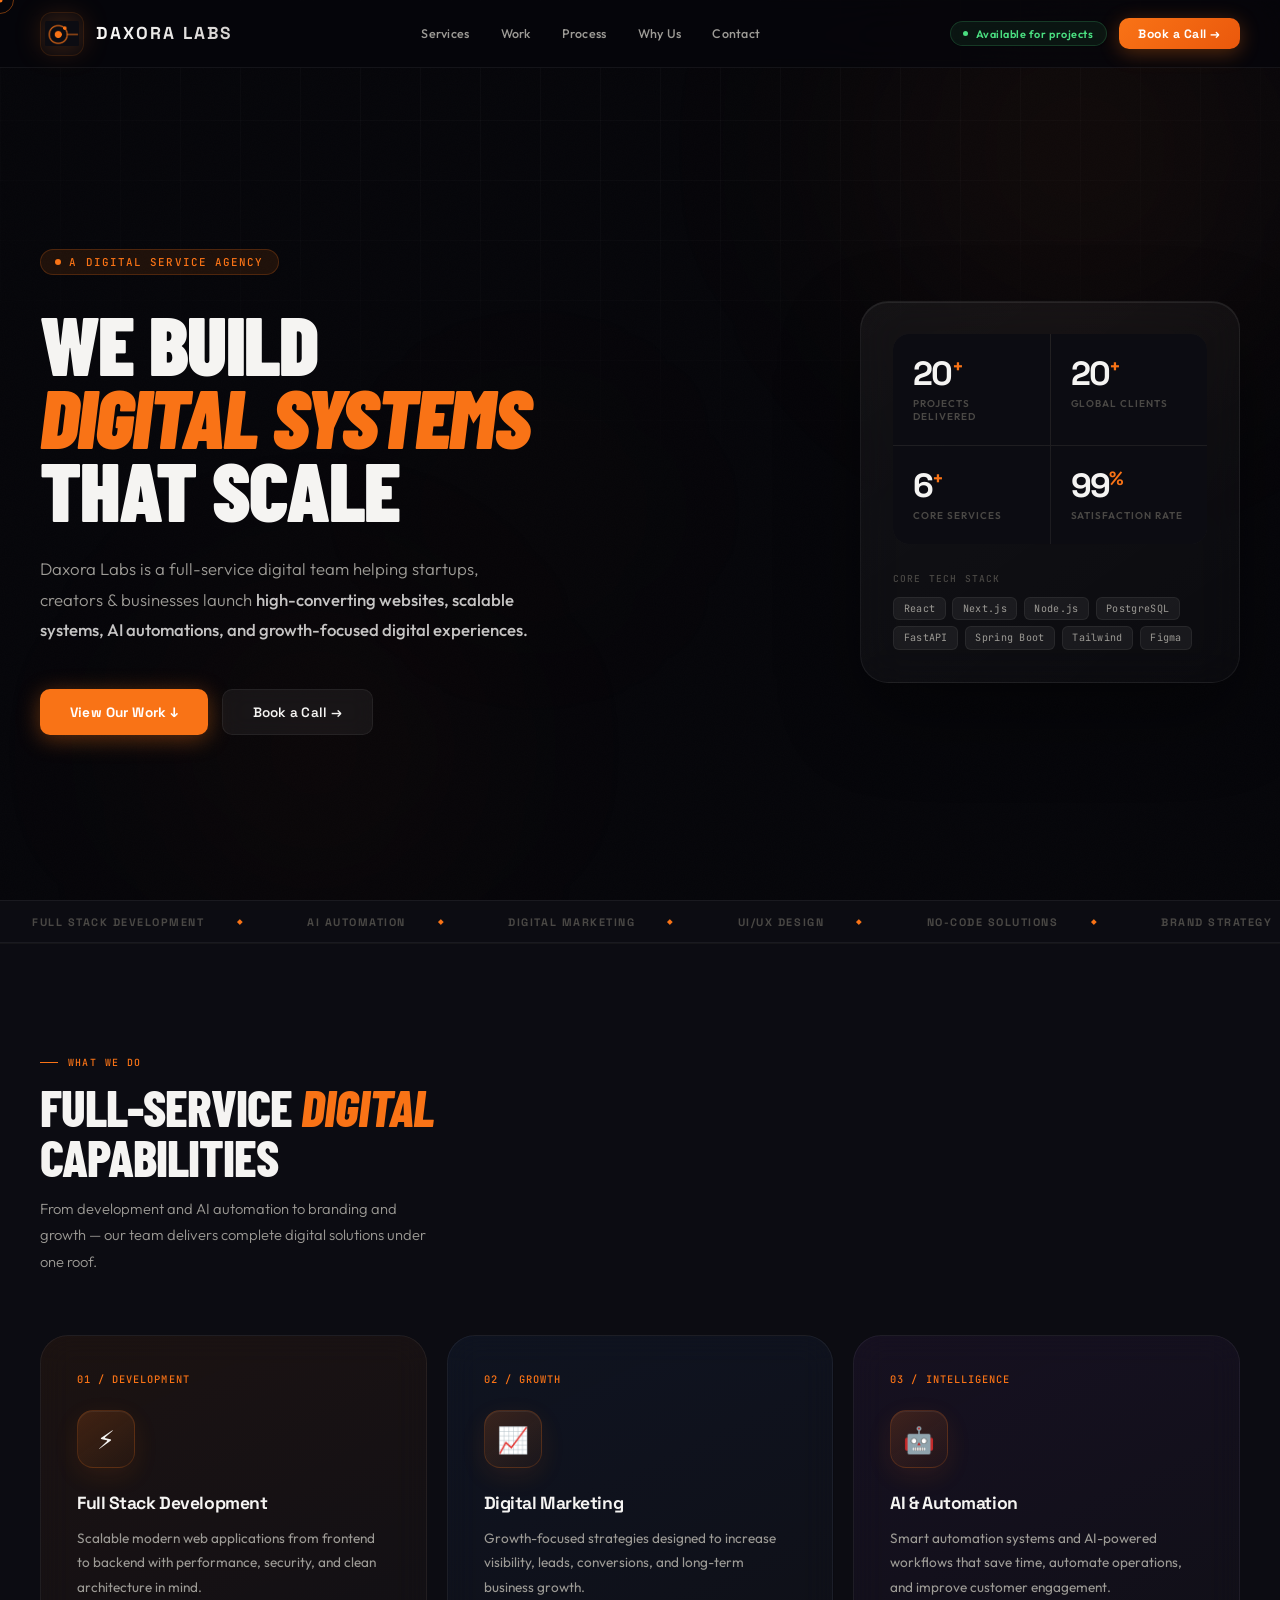
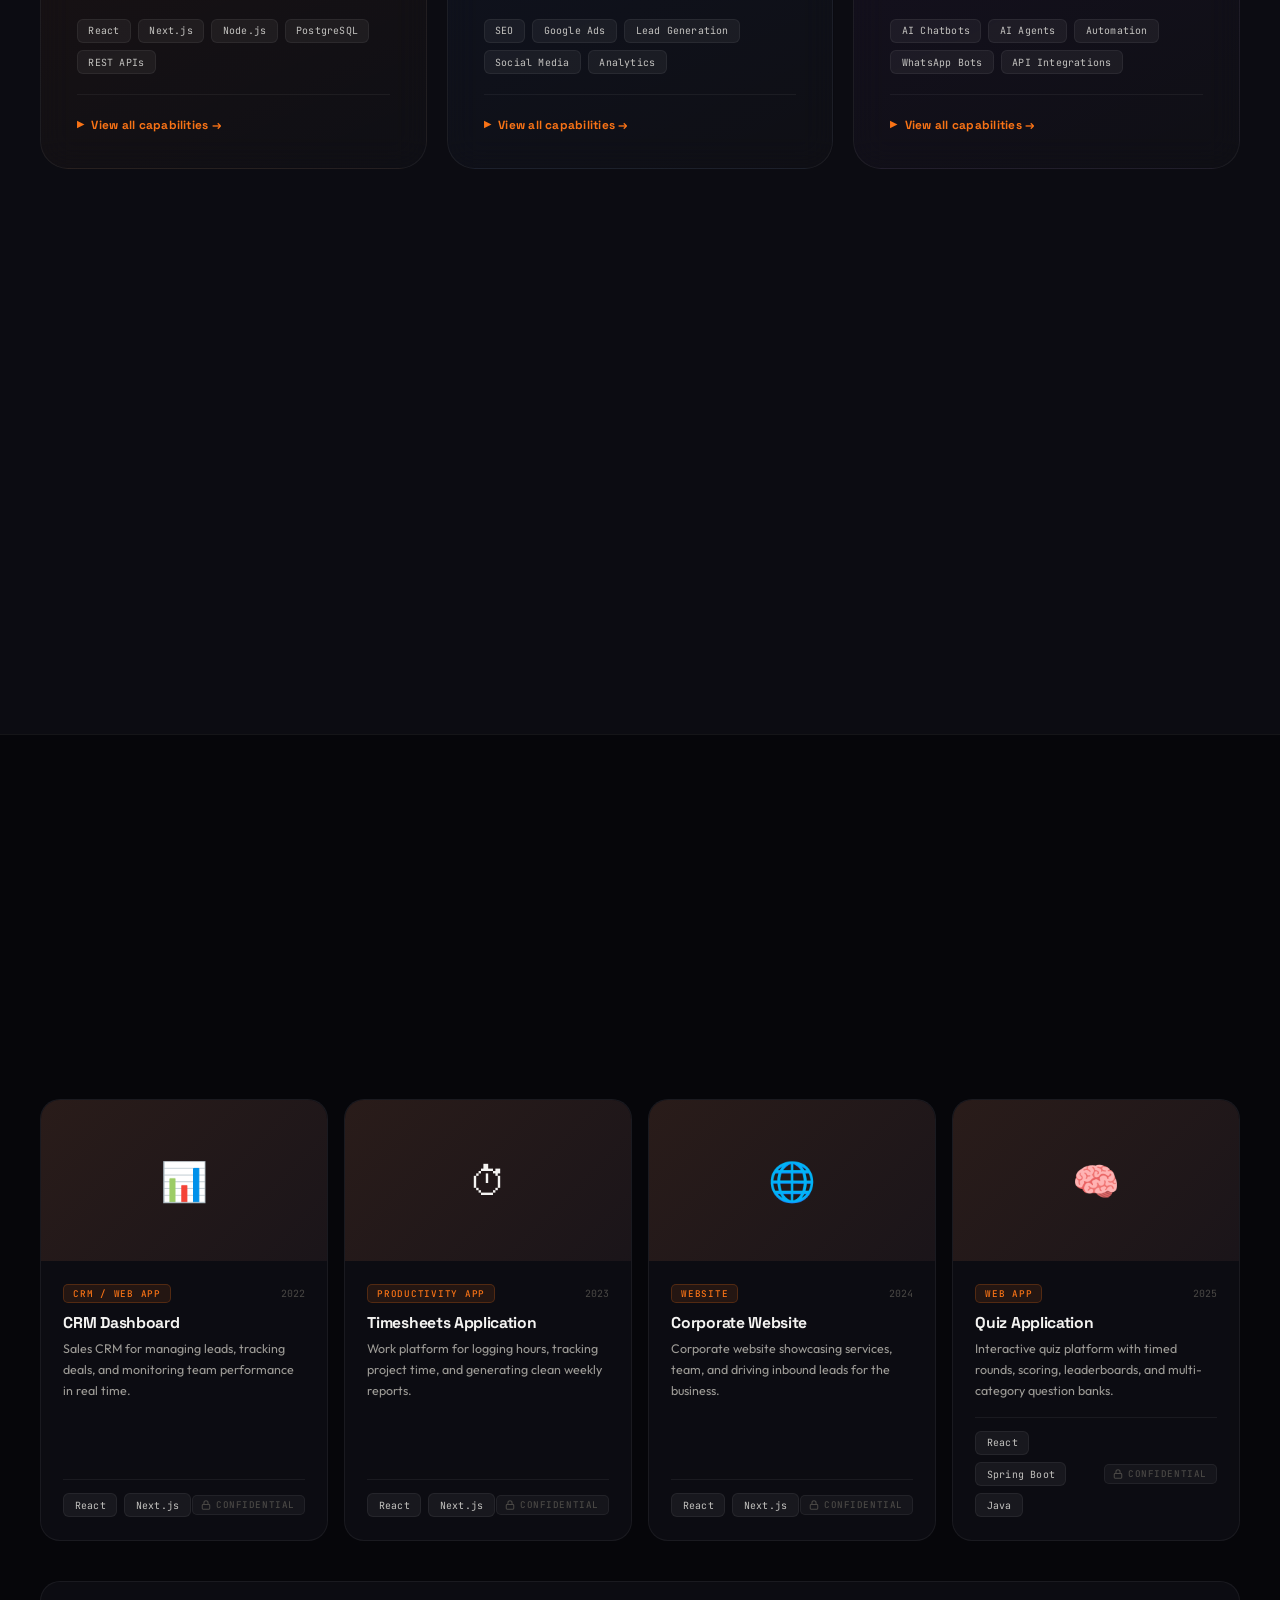
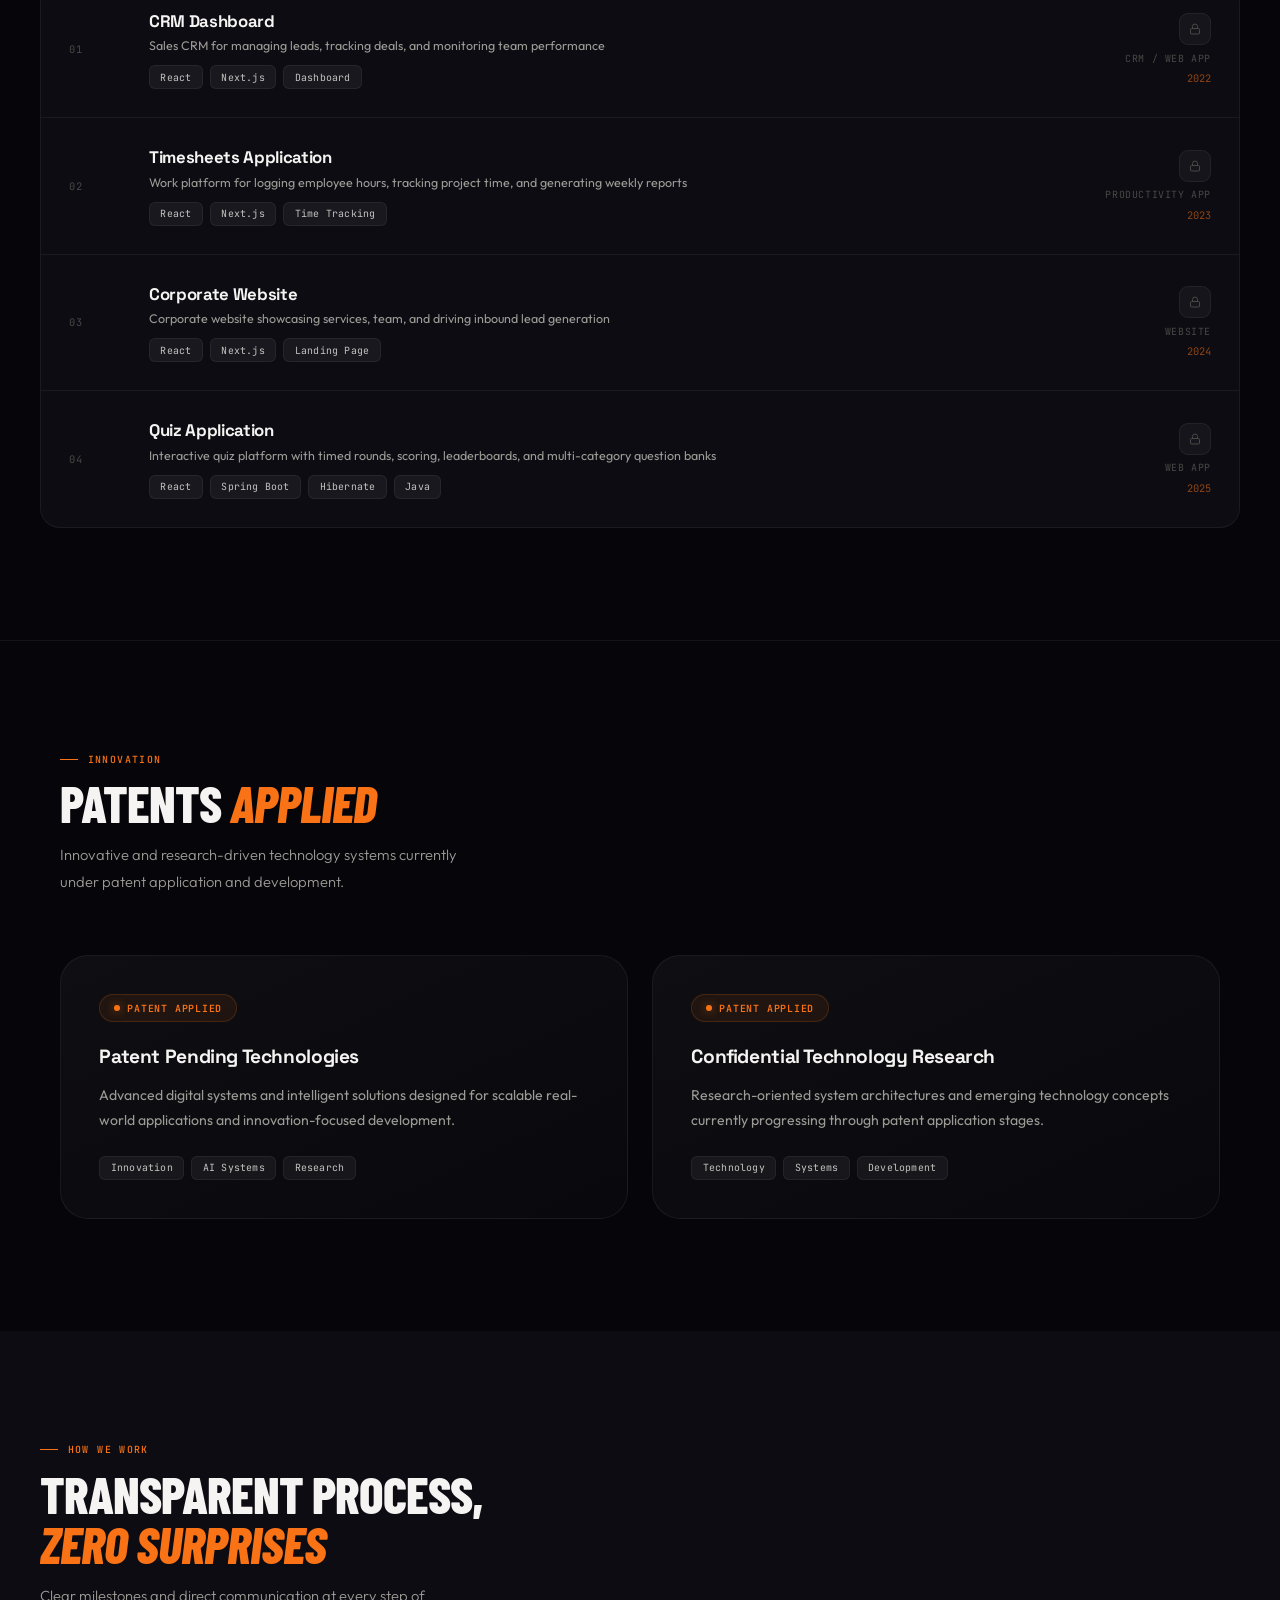
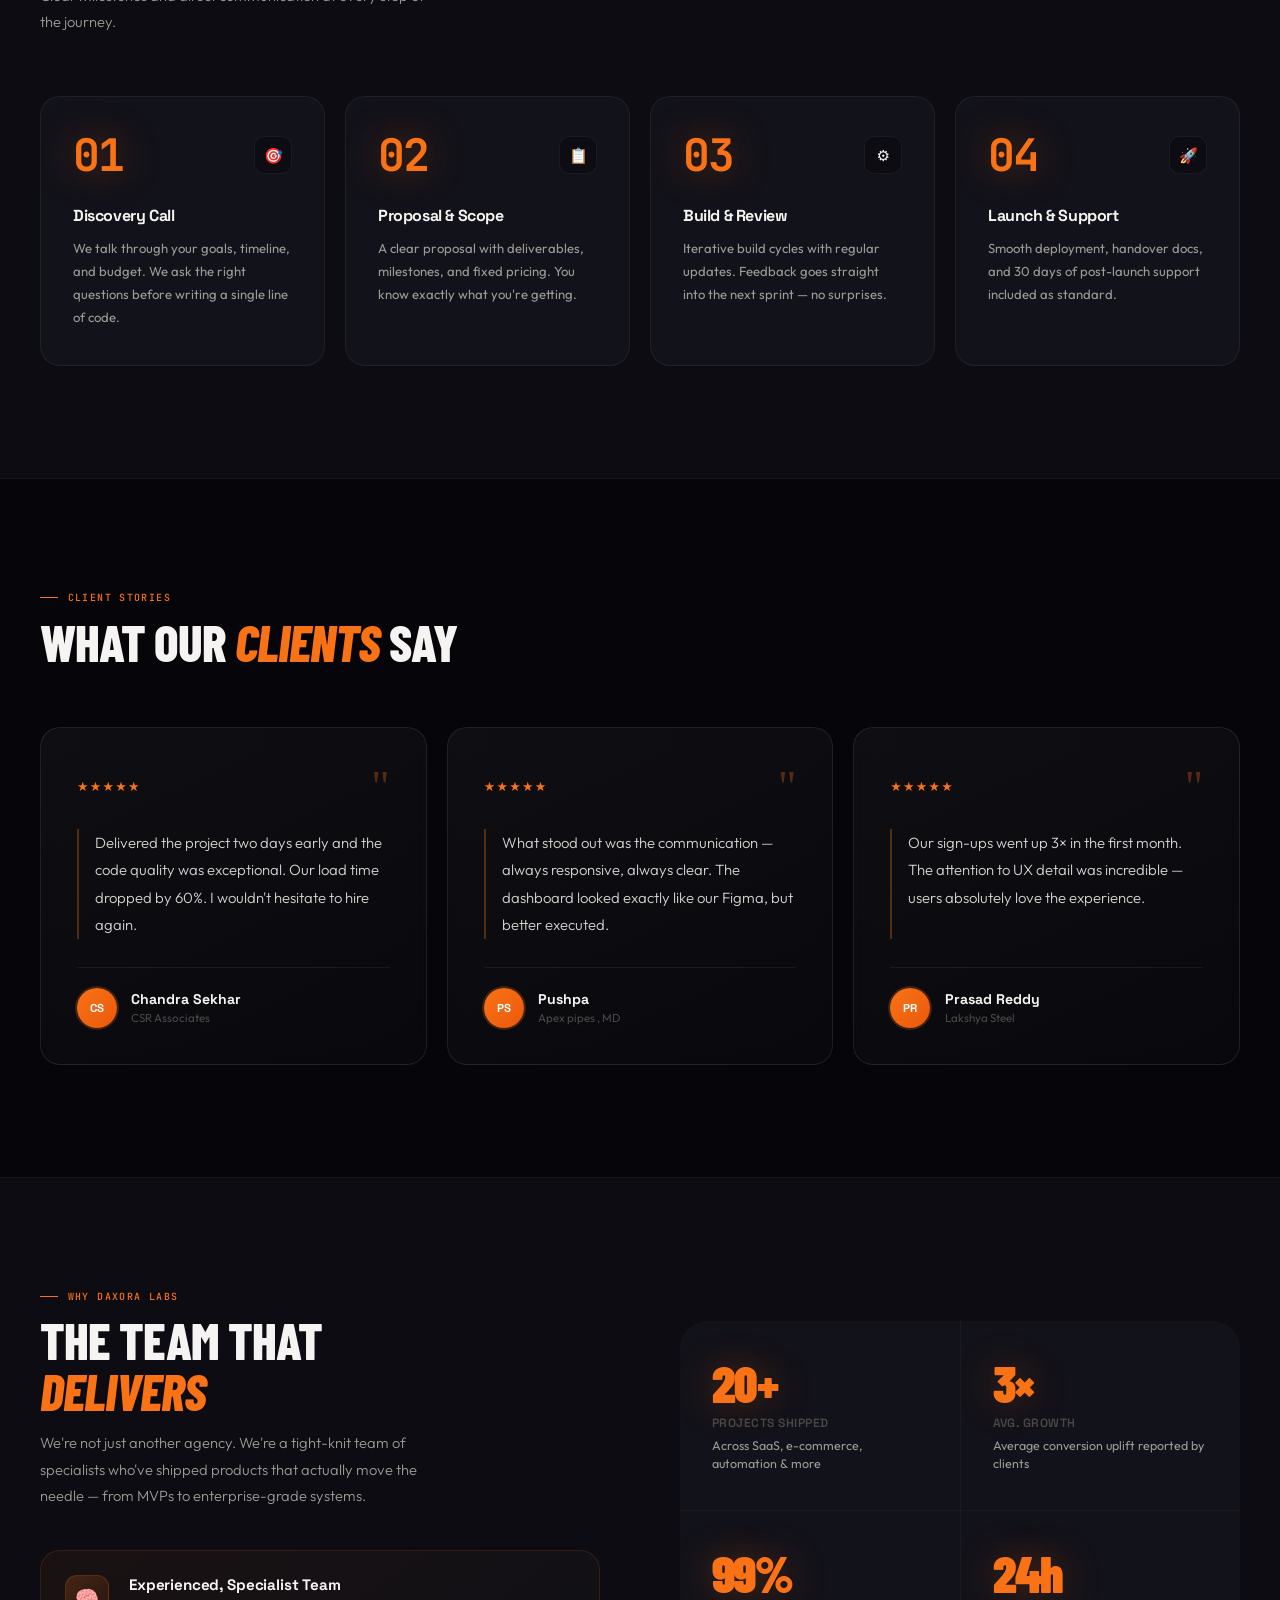
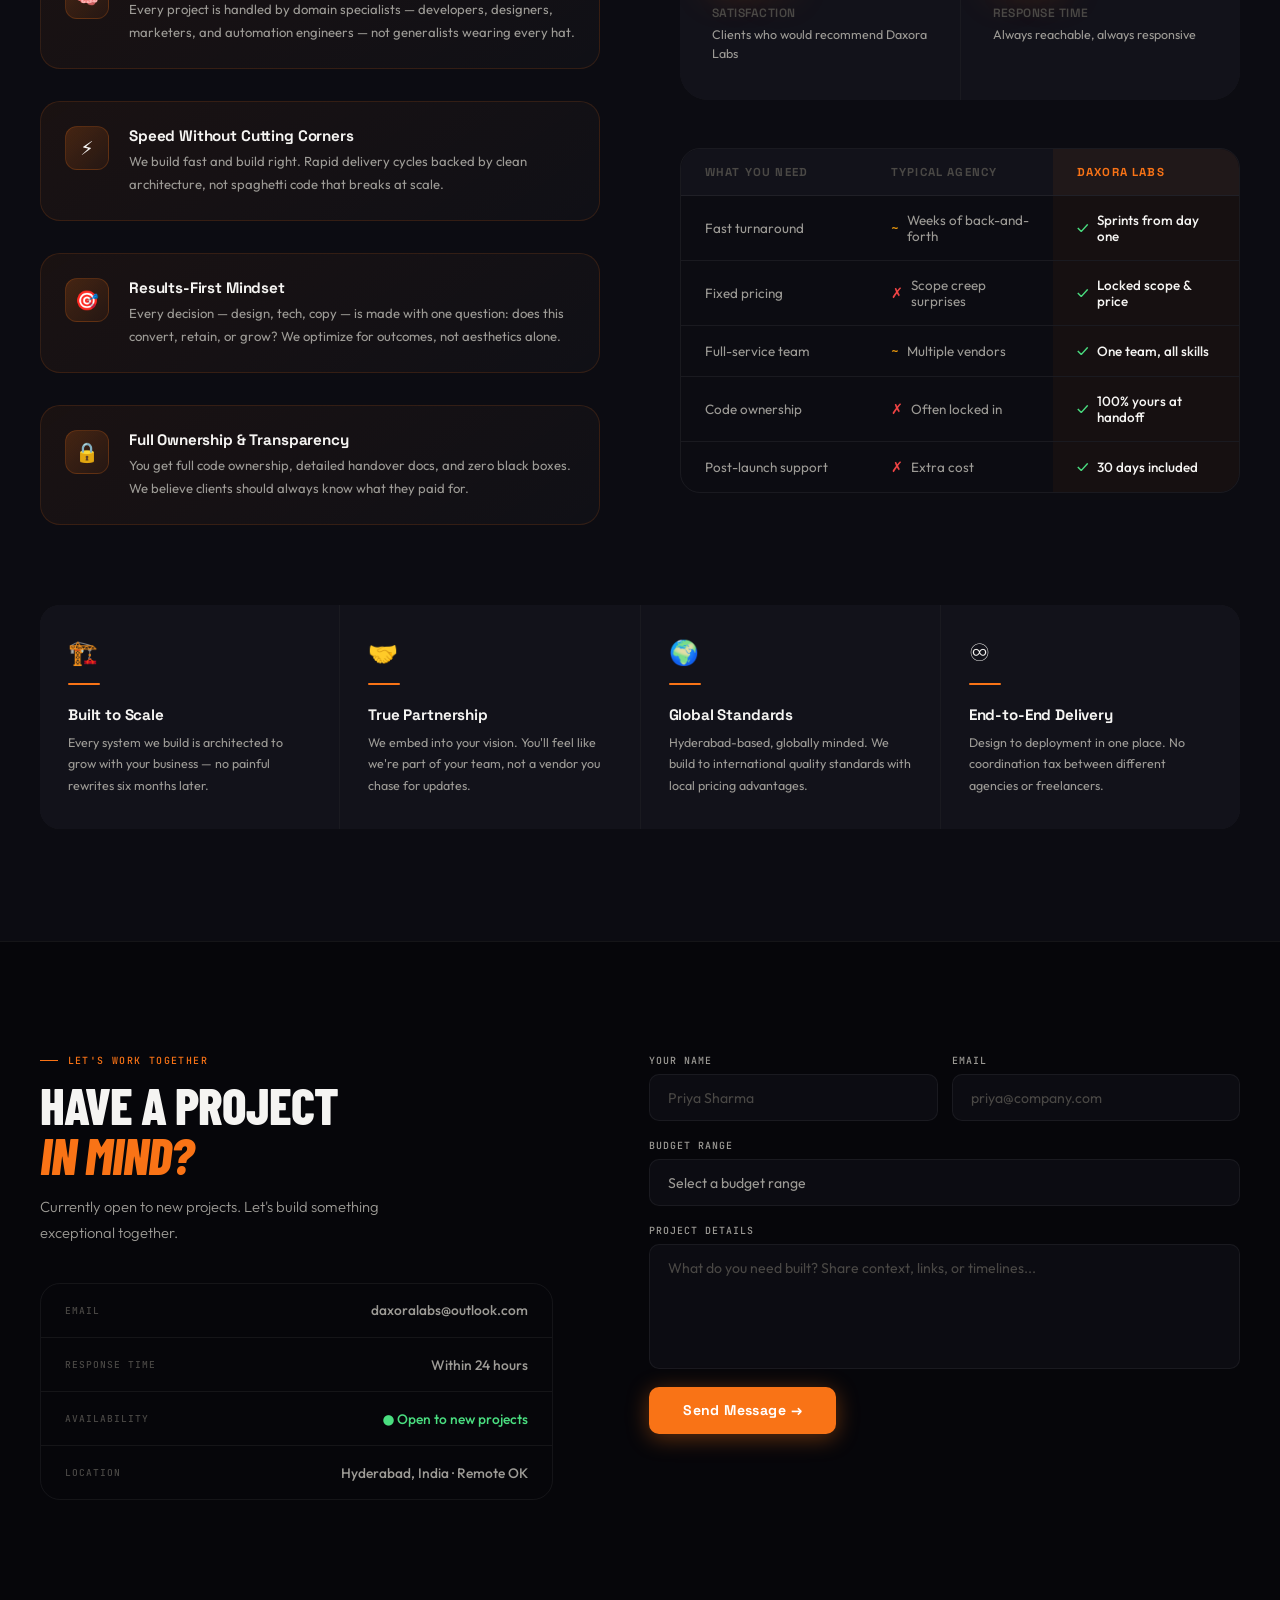
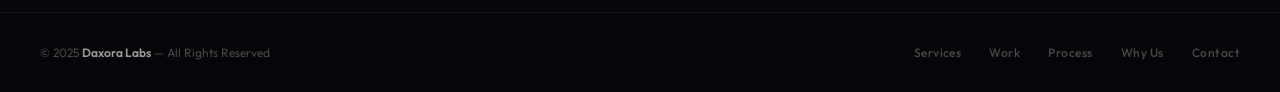
==== commit 9ae40bd5: "Change hero tag text to 'A Digital Service Agency'" ====
--- a/index.html
+++ b/index.html
@@ -1020,7 +1020,7 @@
   <div class="hero-grid"></div>
   <div class="hero-inner">
     <div>
-      <div class="hero-tag">Full-Service Digital Agency </div>
+      <div class="hero-tag">A Digital Service Agency </div>
       <h1>
         We build<br>
         <span>digital systems</span><br>
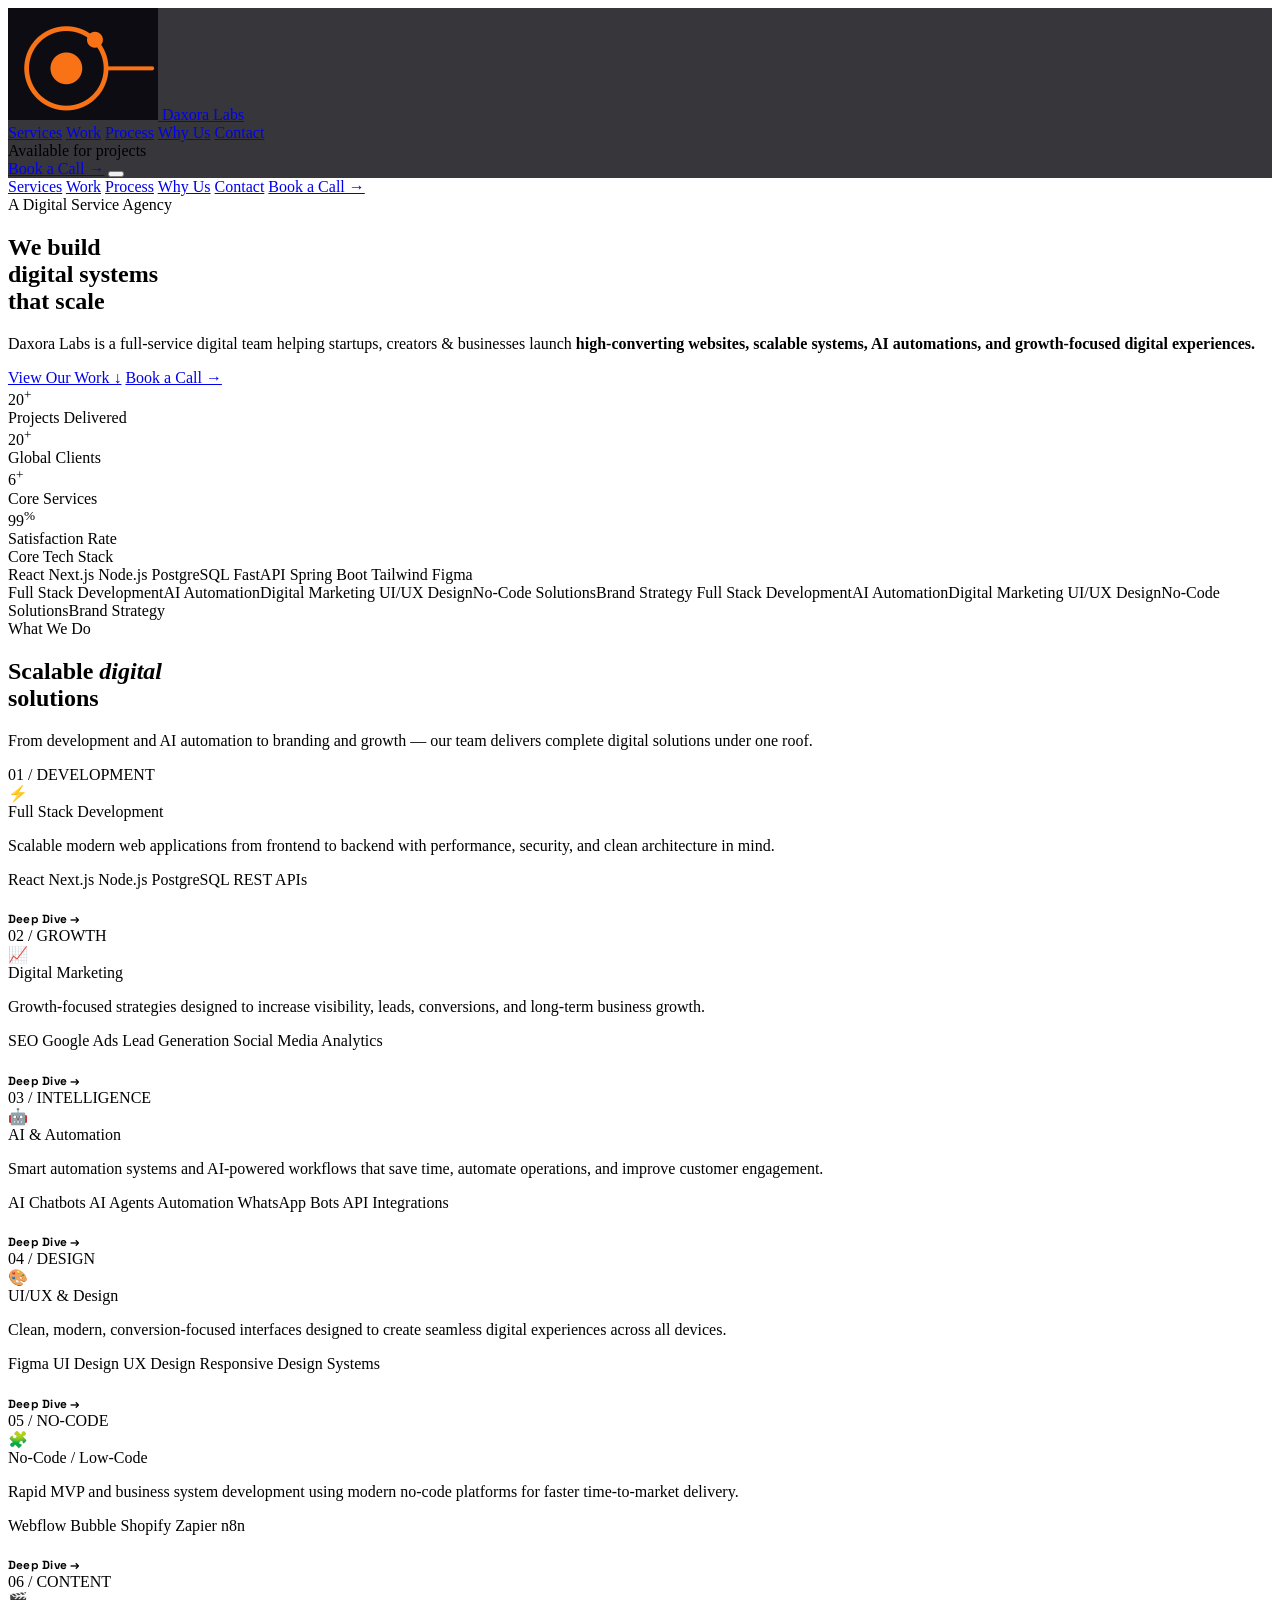
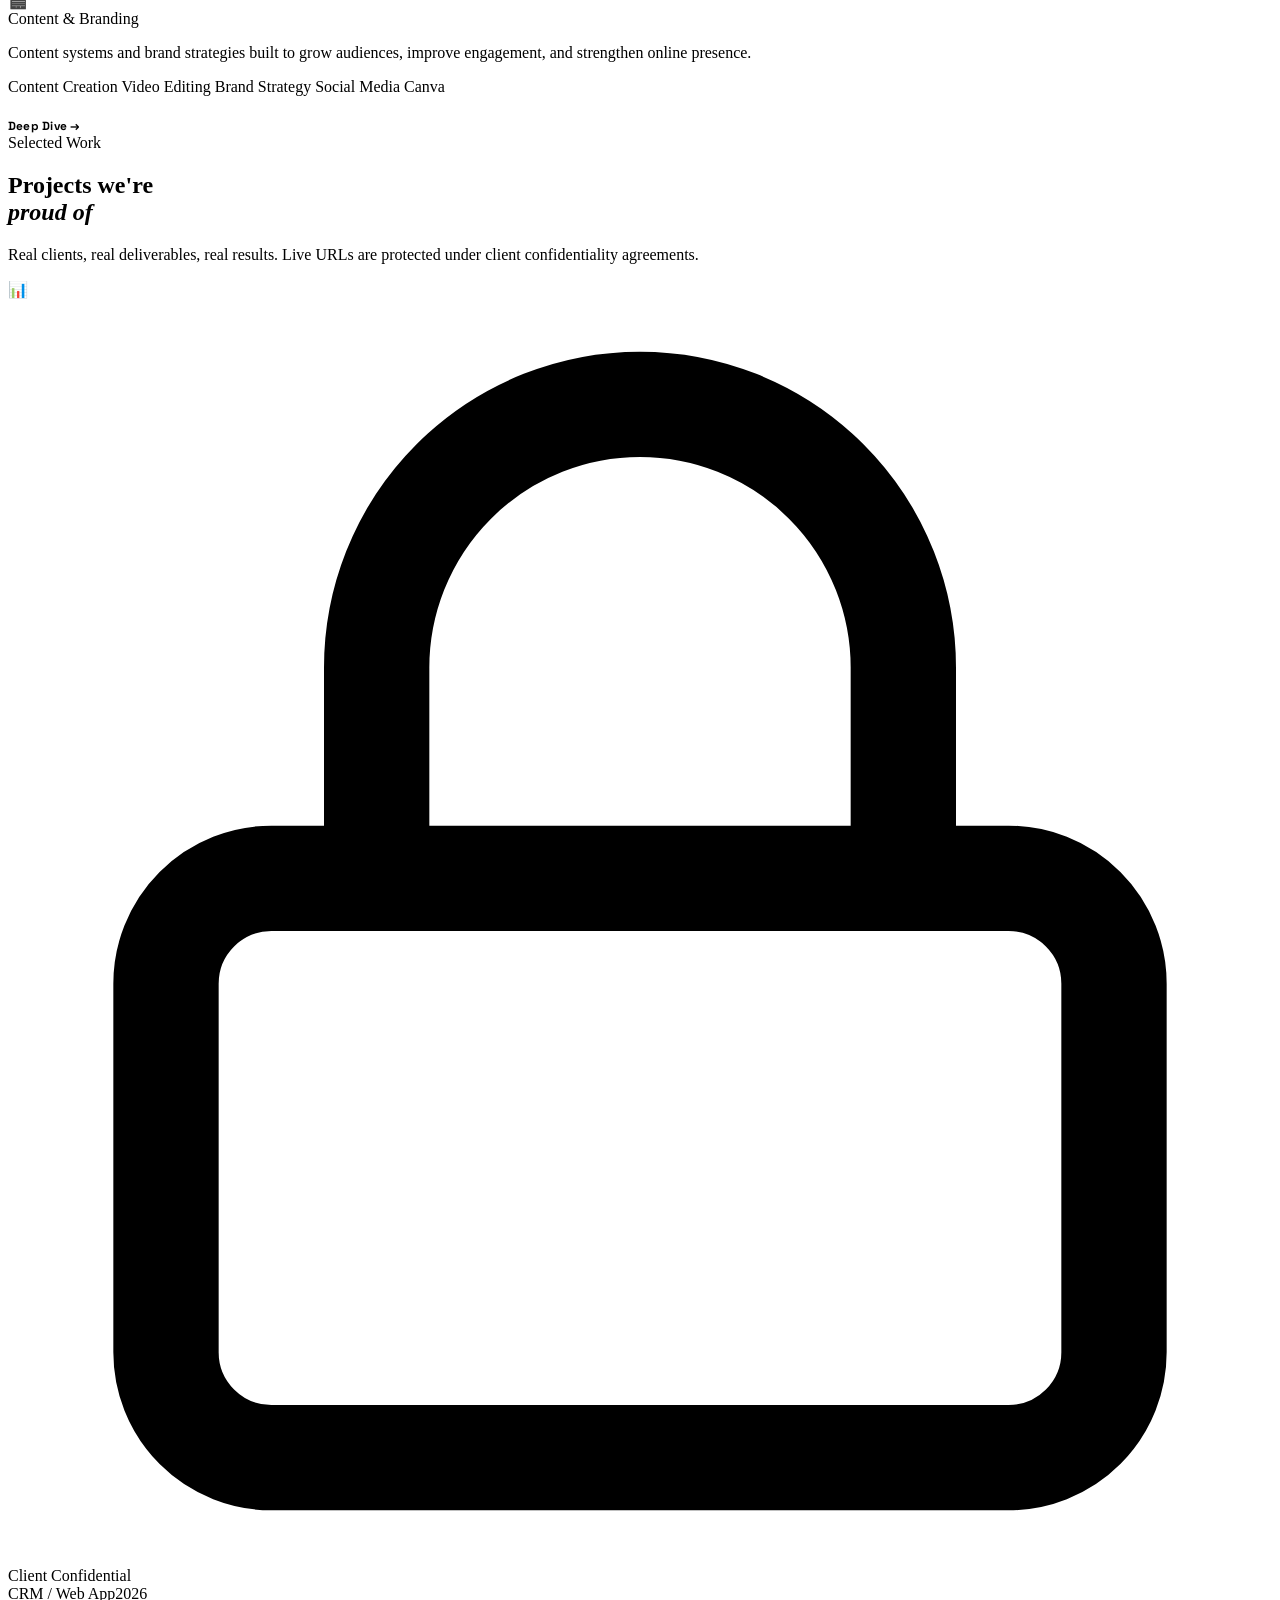
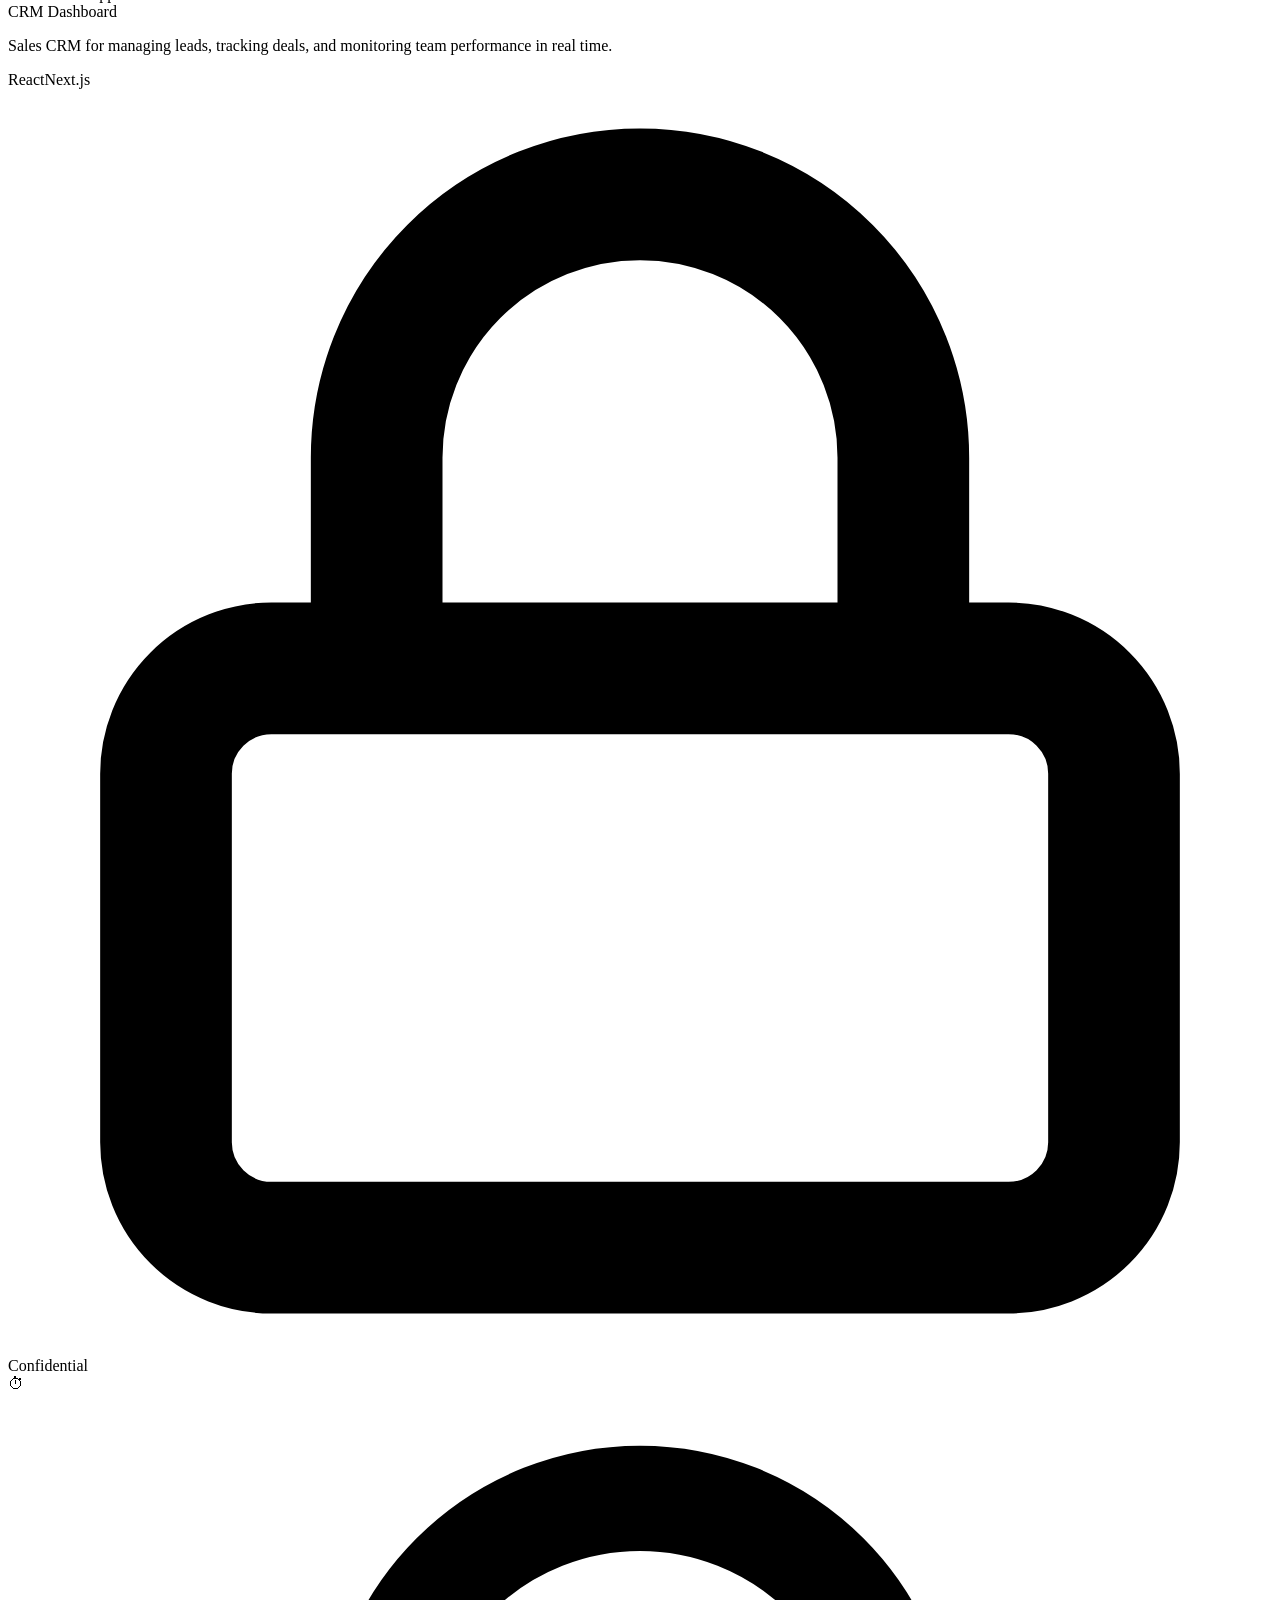
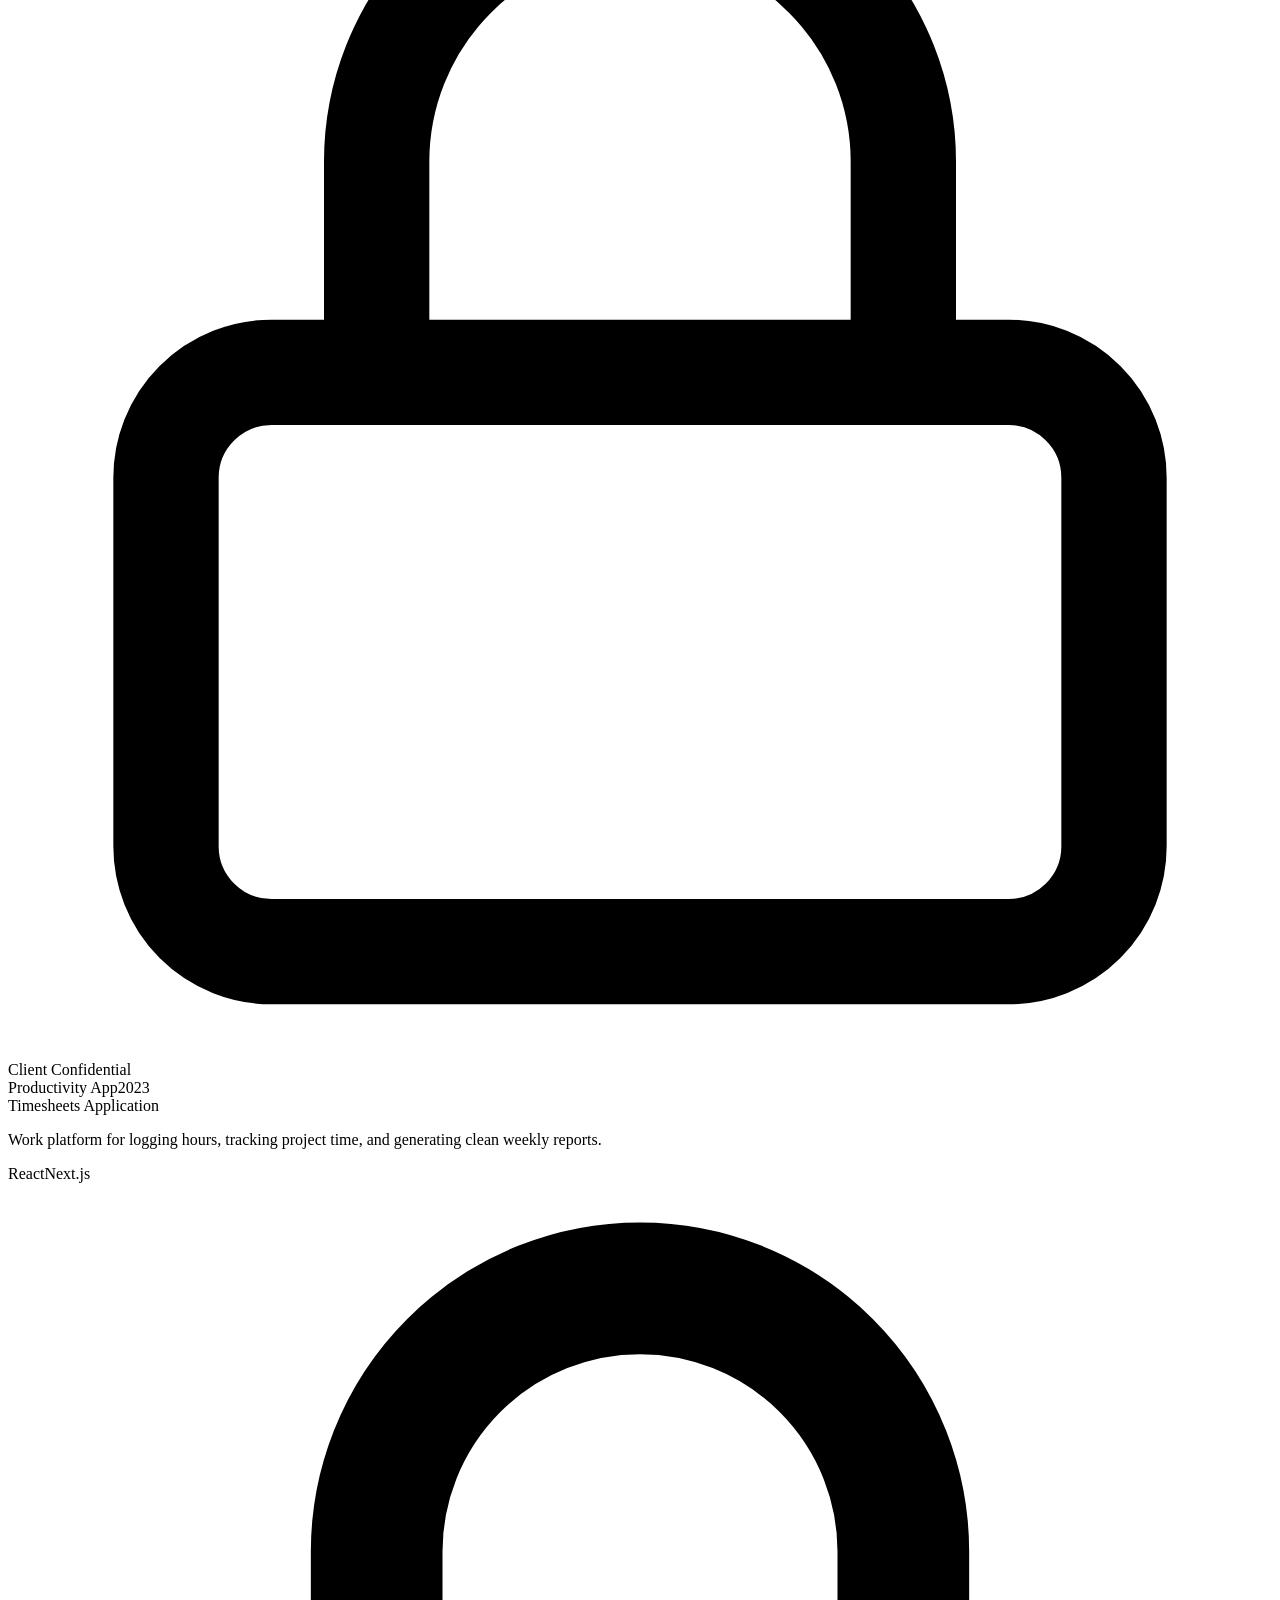
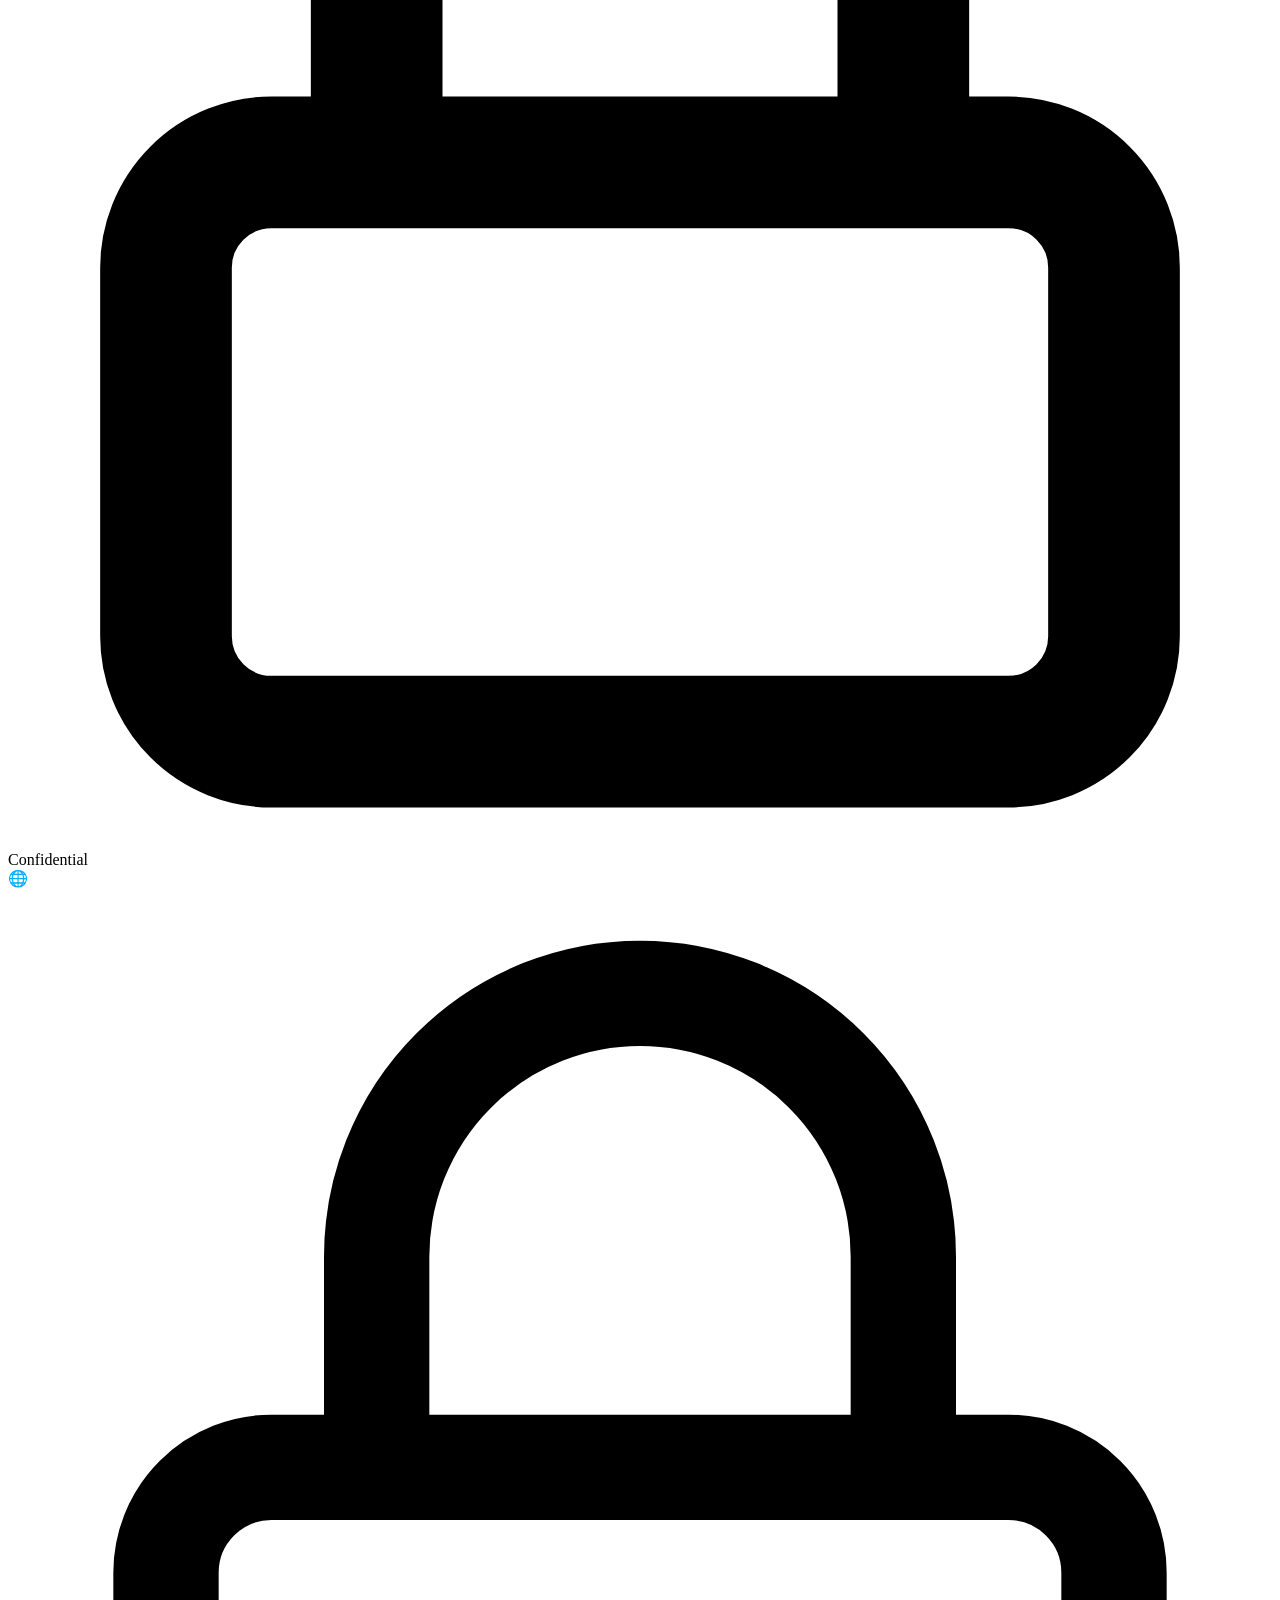
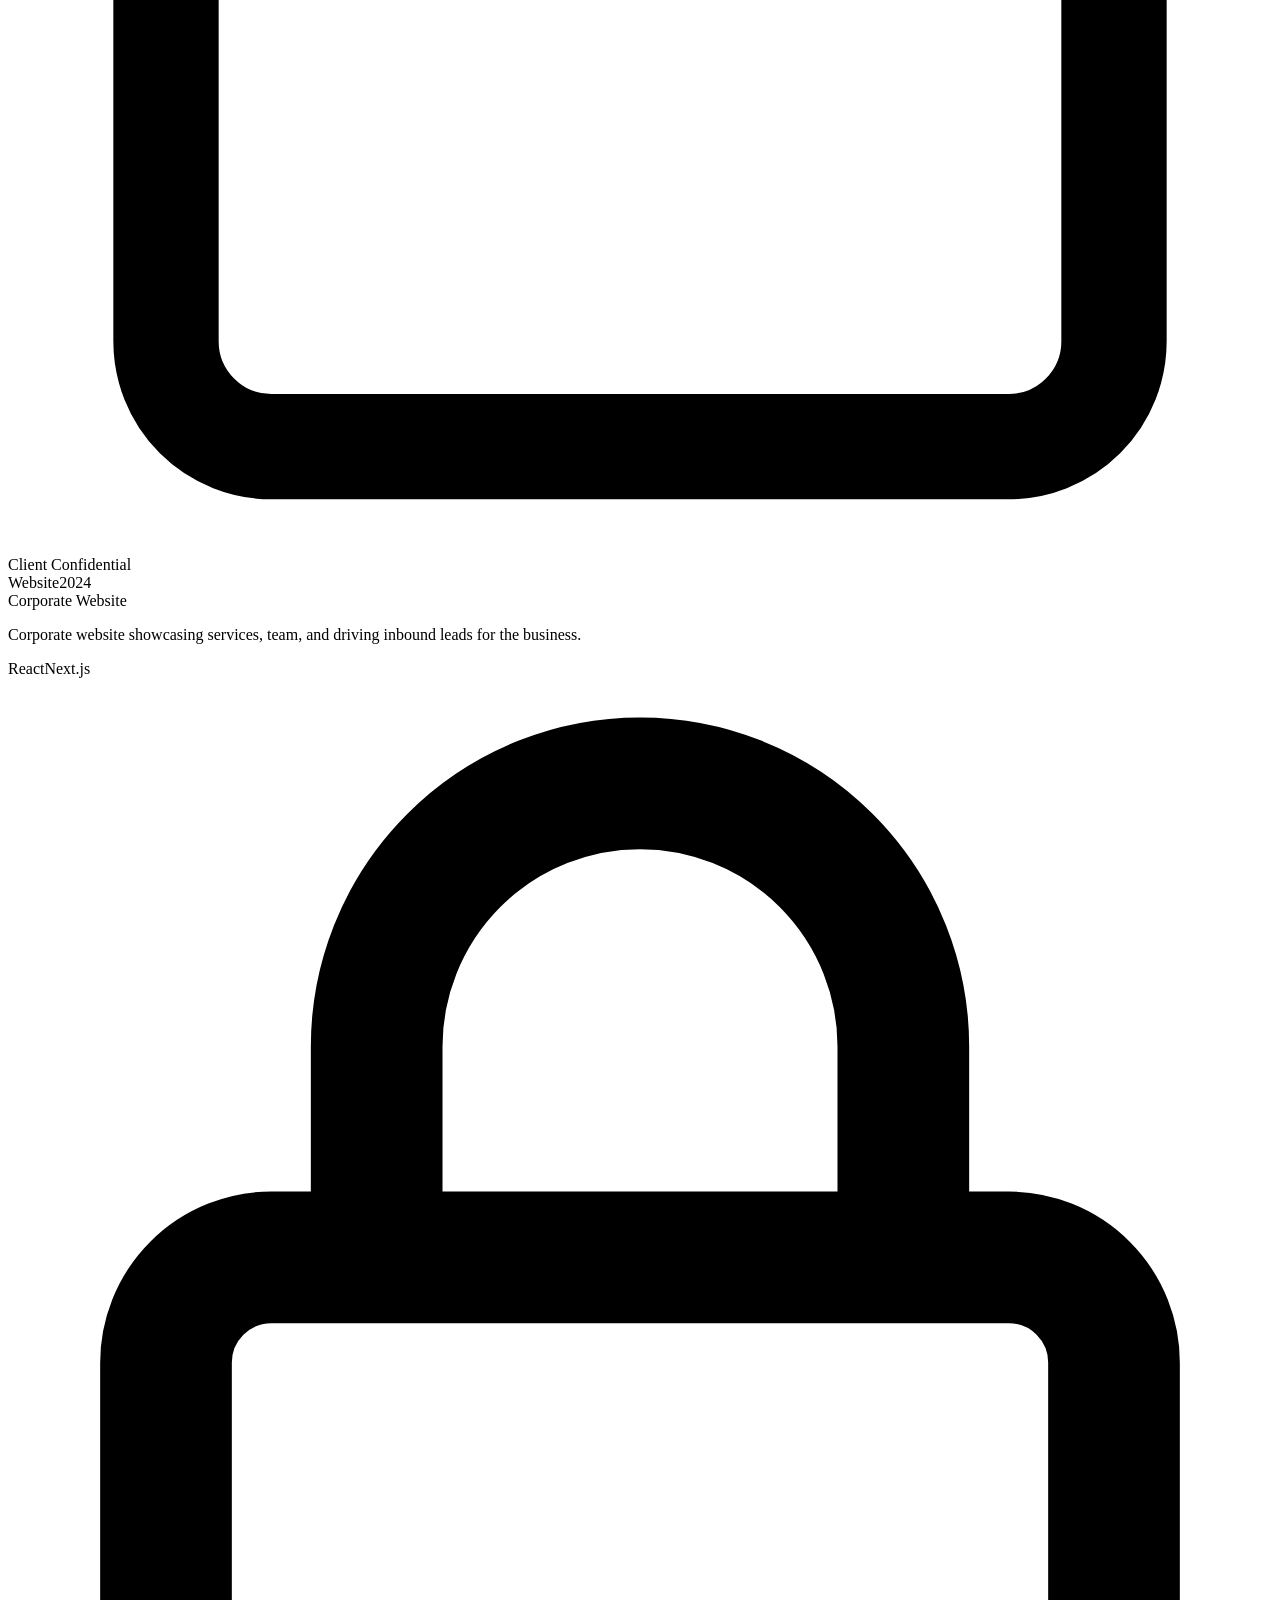
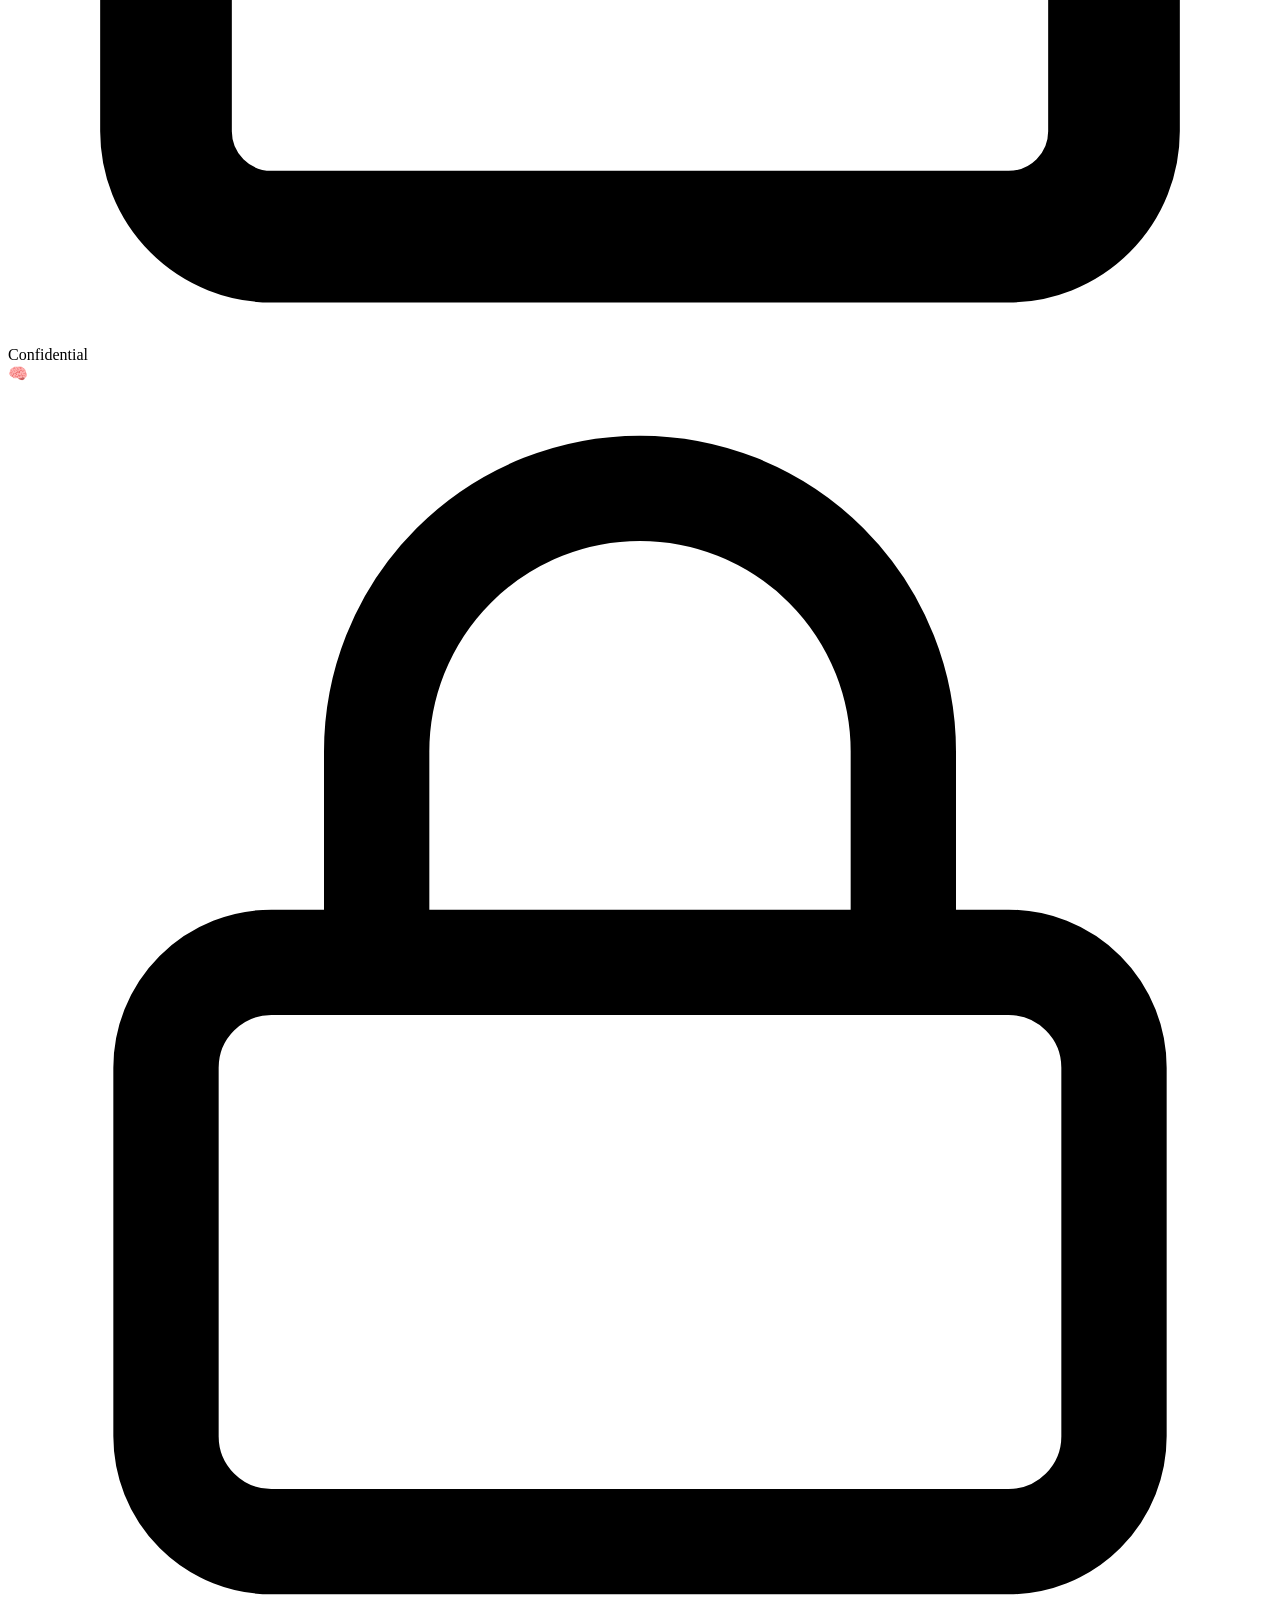
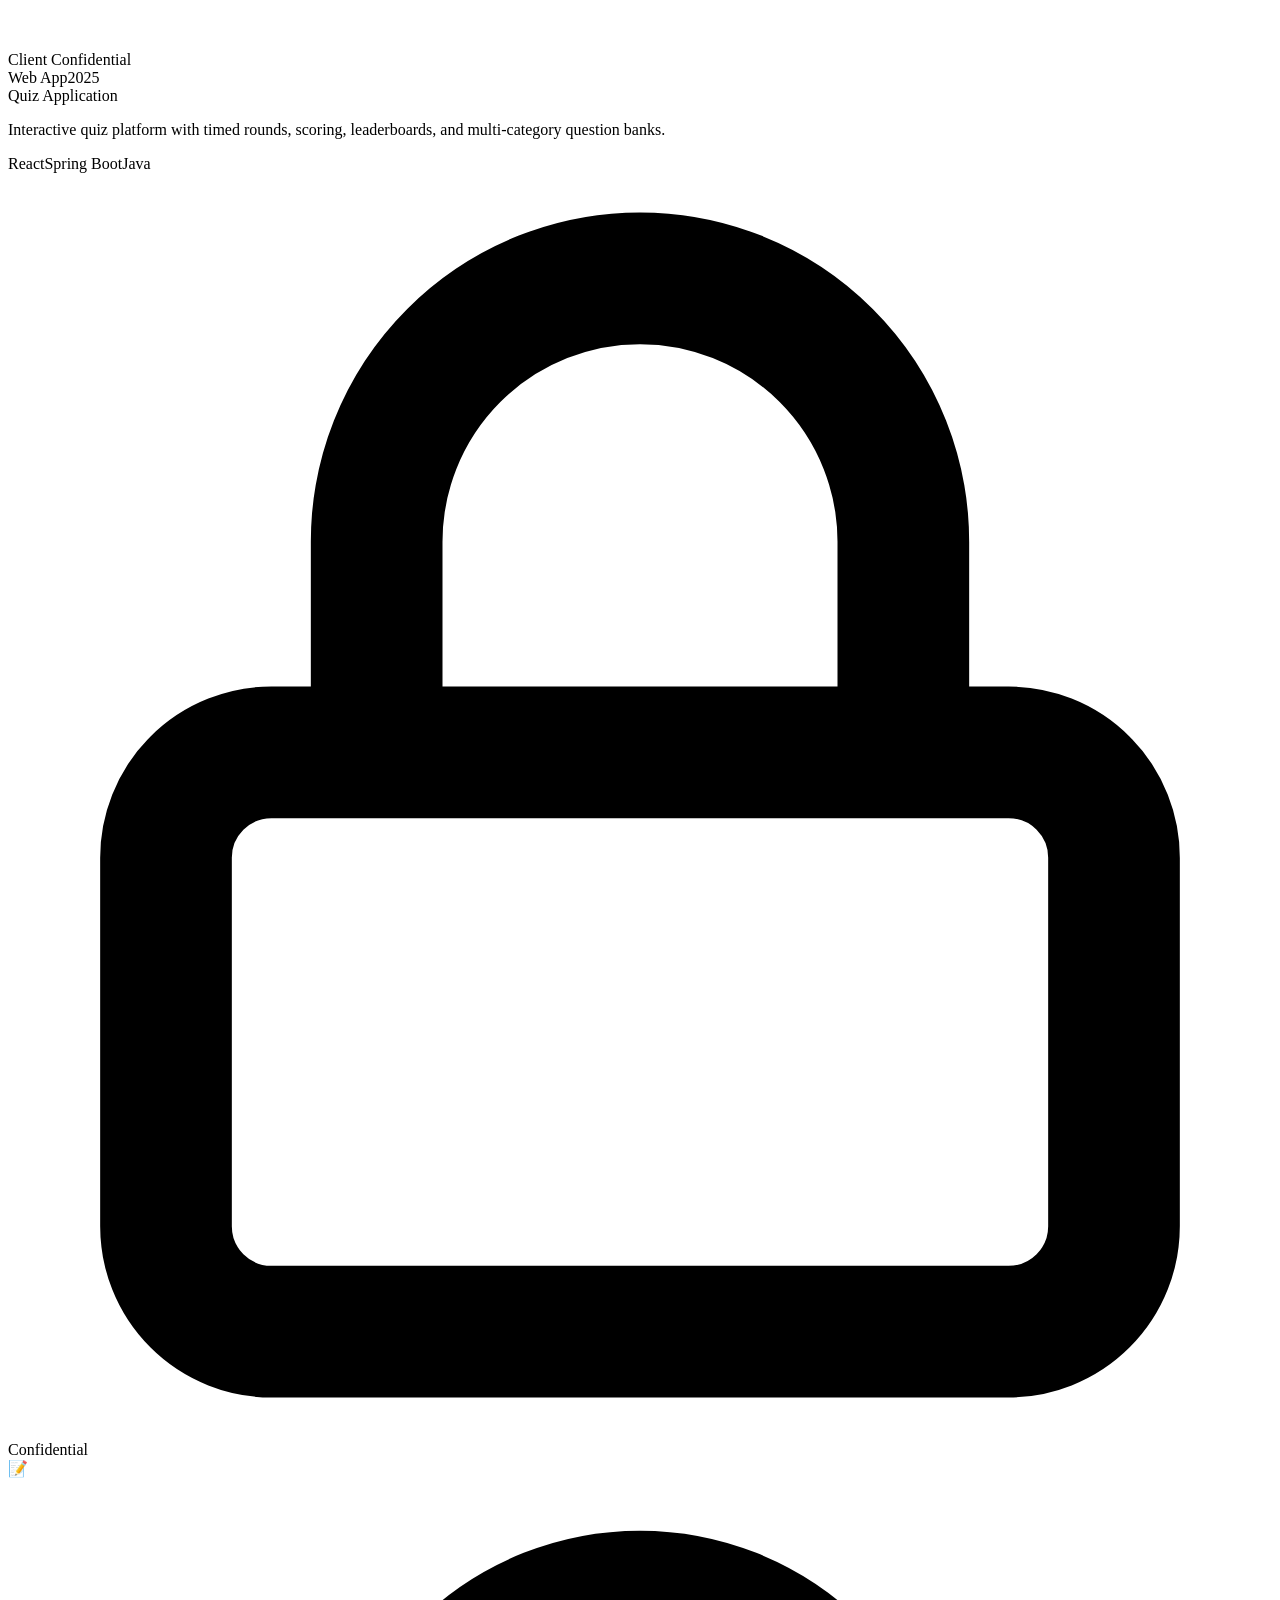
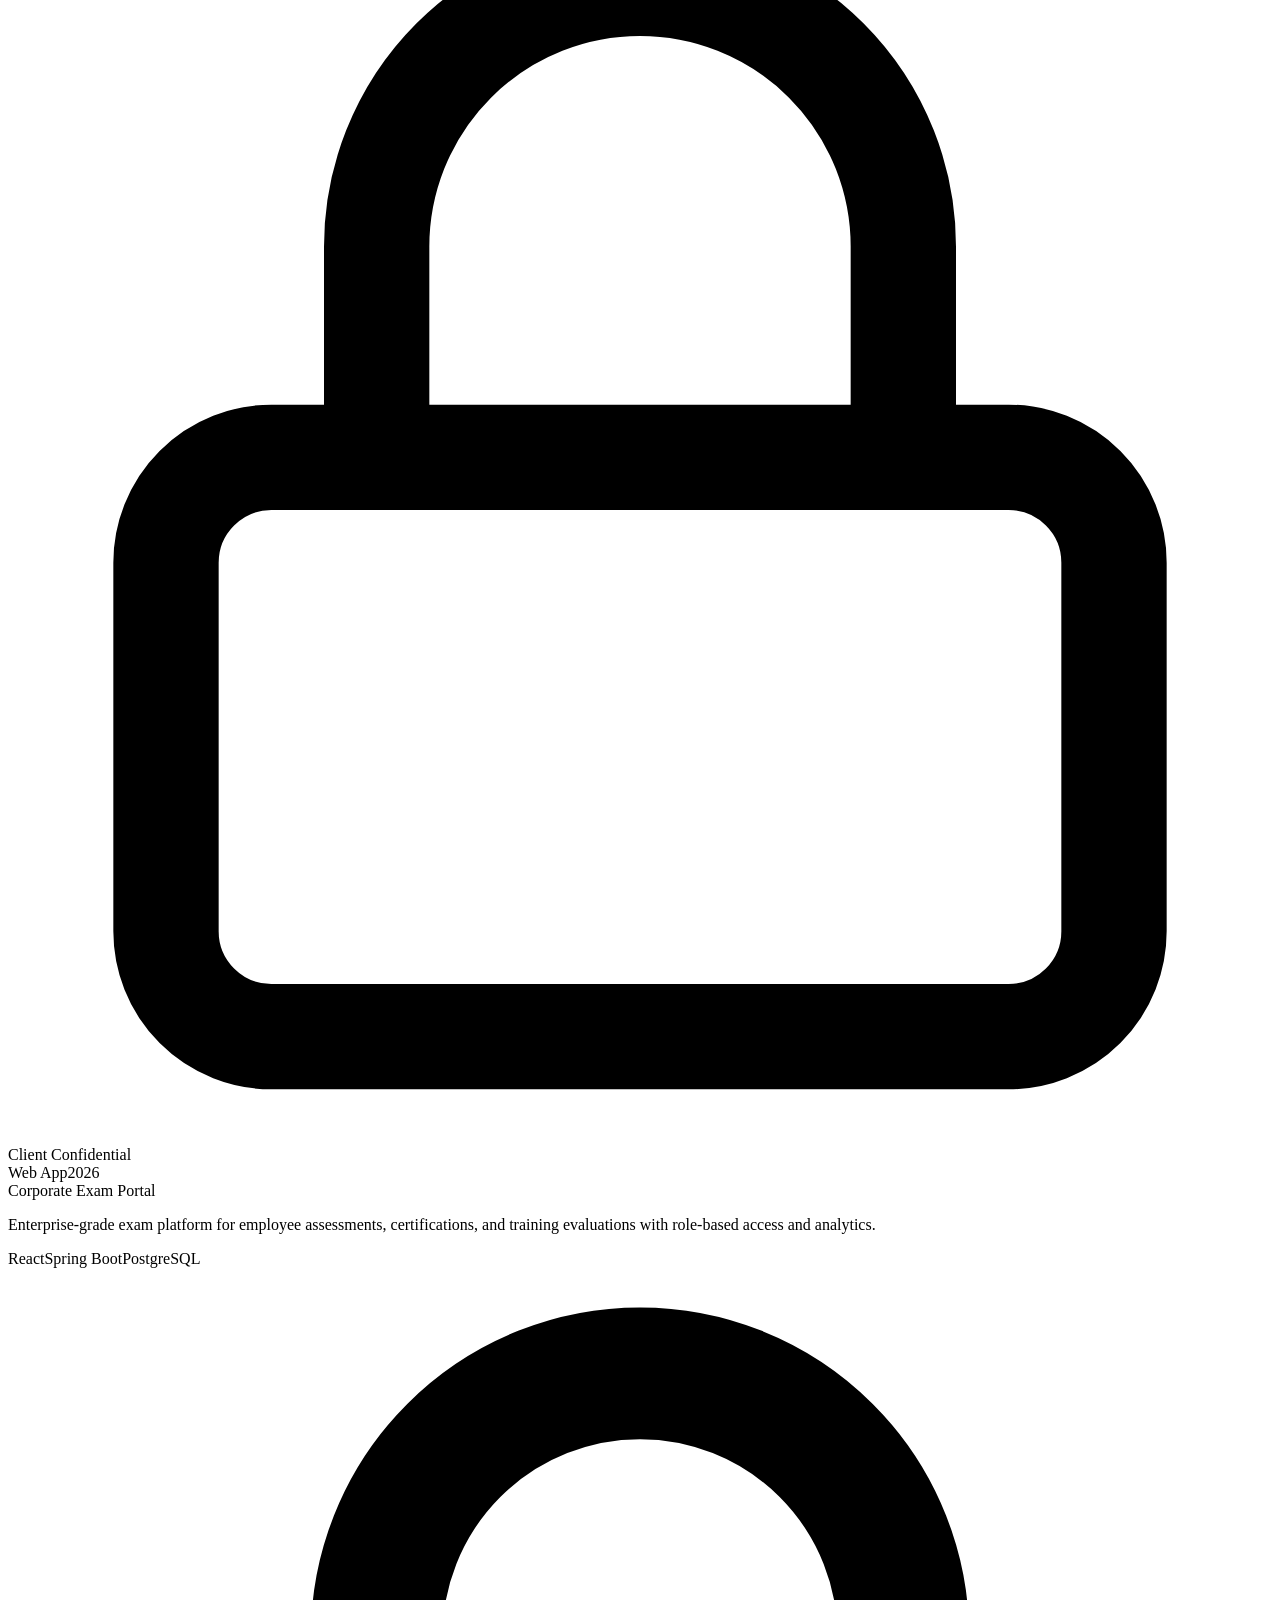
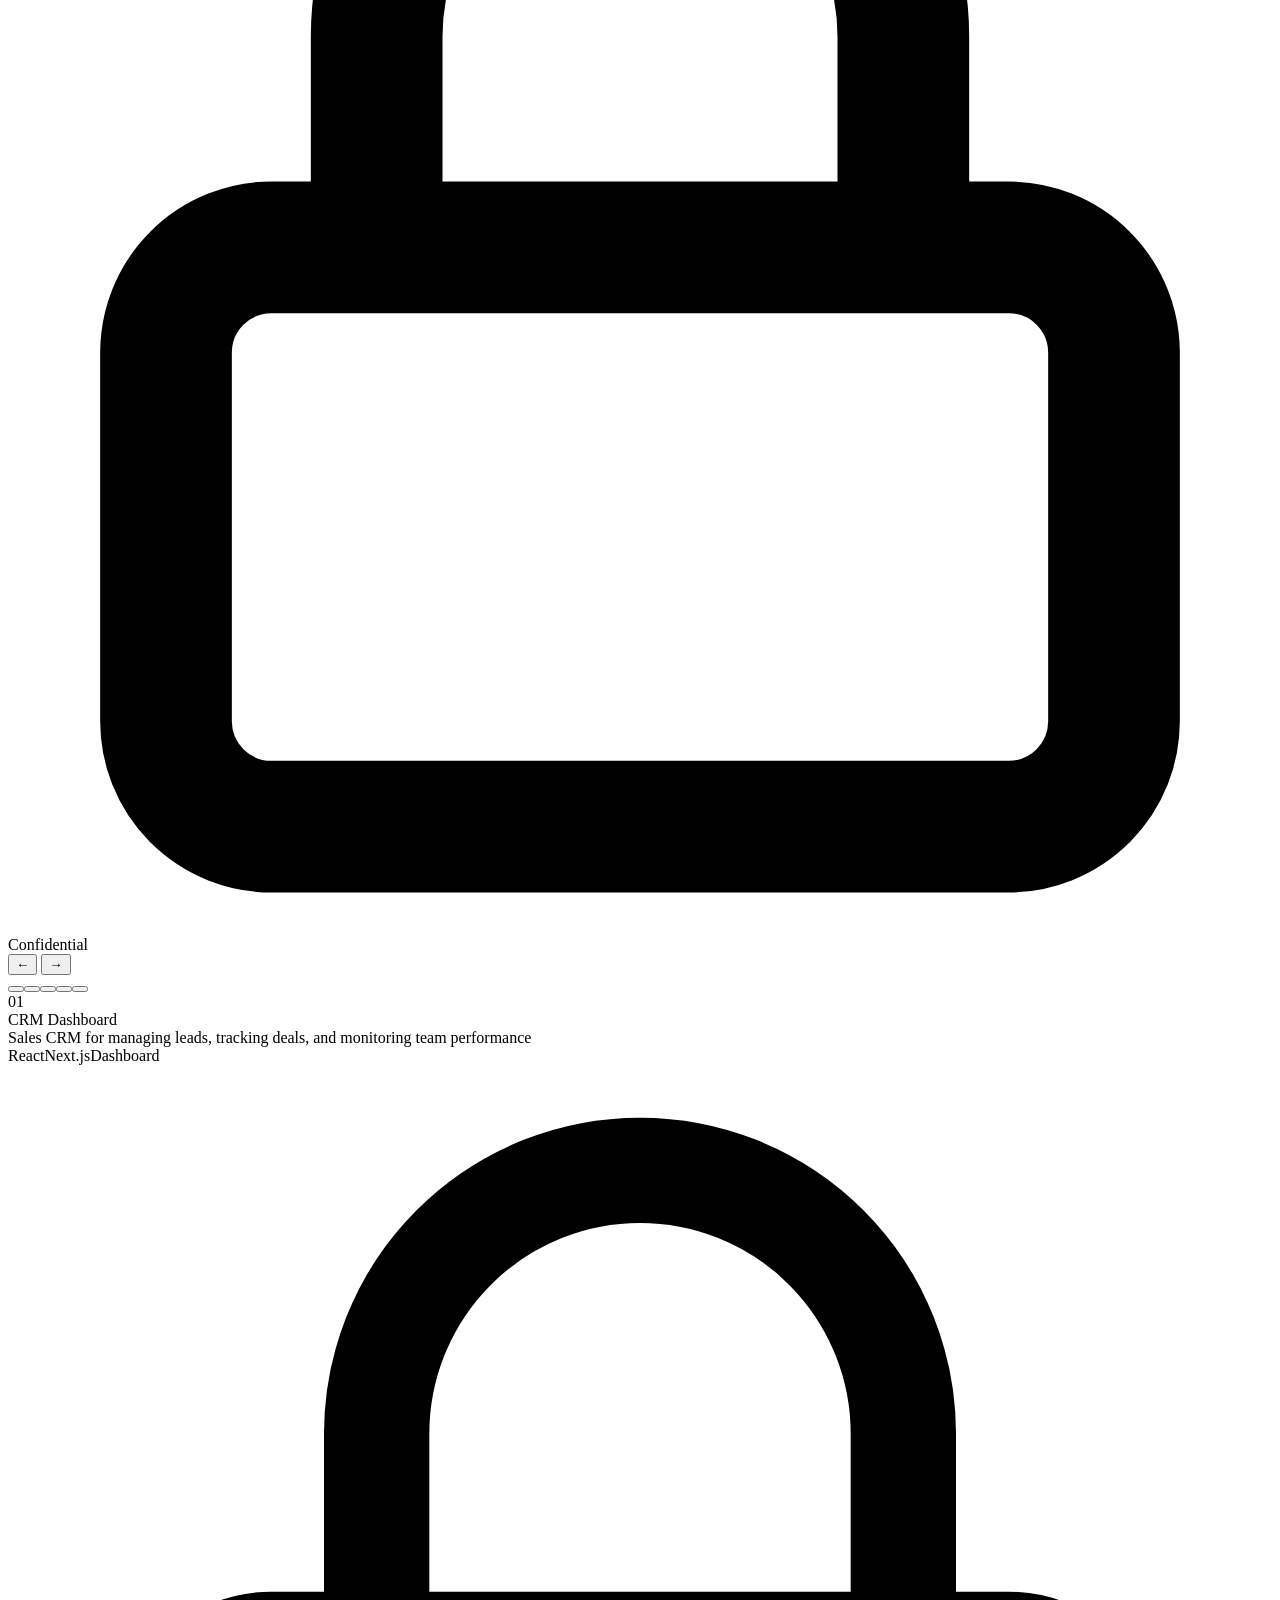
==== commit d8f7ddde: "Update print statement from 'Hello' to 'Goodbye'" ====
--- a/index.html
+++ b/index.html
@@ -6,974 +6,7 @@
 <title>Daxora Labs — A Digital Service Agency</title>
 <link rel="preconnect" href="https://fonts.googleapis.com">
 <link href="https://fonts.googleapis.com/css2?family=Barlow+Condensed:ital,wght@0,600;0,700;0,800;0,900;1,700;1,800&family=Space+Grotesk:wght@400;500;600;700&family=JetBrains+Mono:wght@300;400;500&family=Outfit:wght@300;400;500;600&display=swap" rel="stylesheet">
-<style>
-*,*::before,*::after{margin:0;padding:0;box-sizing:border-box}
-
-:root{
-  --bg:#06060a;
-  --bg2:#0c0c12;
-  --bg3:#12121a;
-  --bg4:#1a1a24;
-  --glass:rgba(255,255,255,0.03);
-  --glass2:rgba(255,255,255,0.055);
-  --accent:#f97316;
-  --accent2:#fb923c;
-  --accent3:#fdba74;
-  --accent-dim:rgba(249,115,22,0.1);
-  --accent-glow:rgba(249,115,22,0.25);
-  --accent-border:rgba(249,115,22,0.22);
-  --text:#f5f4f2;
-  --text2:#9d9b96;
-  --text3:#4a4845;
-  --border:rgba(255,255,255,0.06);
-  --border2:rgba(255,255,255,0.03);
-  --nav-h:68px;
-  --r:14px;
-  --r2:20px;
-  --r3:28px;
-}
-
-html{scroll-behavior:smooth;font-size:16px}
-body{
-  font-family:'Outfit',system-ui,sans-serif;
-  background:var(--bg);
-  color:var(--text);
-  overflow-x:hidden;
-  -webkit-font-smoothing:antialiased;
-}
-
-/* ── CURSOR ── */
-@media(pointer:fine){body{cursor:none}}
-.cur,.cur-ring{pointer-events:none!important;position:fixed;z-index:9999;border-radius:50%;transform:translate(-50%,-50%)}
-.cur{display:none;width:5px;height:5px;background:var(--accent);top:0;left:0;z-index:10000}
-.cur-ring{display:none;width:28px;height:28px;border:1px solid rgba(249,115,22,0.45);top:0;left:0;transition:width .2s,height .2s,border-color .2s}
-@media(pointer:fine){.cur,.cur-ring{display:block}}
-
-/* ── GRAIN ── */
-.grain{position:fixed;inset:0;pointer-events:none;z-index:1;opacity:0.018;
-  background-image:url("data:image/svg+xml,%3Csvg xmlns='http://www.w3.org/2000/svg' width='256' height='256'%3E%3Cfilter id='n'%3E%3CfeTurbulence type='fractalNoise' baseFrequency='0.9' numOctaves='4' stitchTiles='stitch'/%3E%3C/filter%3E%3Crect width='256' height='256' filter='url(%23n)'/%3E%3C/svg%3E")}
-
-/* ── NAV ── */
-nav{
-  position:fixed;
-  top:0;
-  left:0;
-  right:0;
-  z-index:500;
-
-  height:var(--nav-h);
-
-  display:flex;
-  align-items:center;
-  justify-content:space-between;
-
-  padding:0 2.5rem;
-
-  background:rgba(6,6,10,0.82);
-
-  backdrop-filter:blur(24px) saturate(1.5);
-
-  border-bottom:1px solid var(--border);
-
-  transition:background .3s ease;
-}
-
-/* LOGO */
-.logo{
-  display:flex;
-  align-items:center;
-  gap:.75rem;
-
-  text-decoration:none;
-
-  font-family:'Space Grotesk',sans-serif;
-
-  font-size:.92rem;
-  font-weight:800;
-
-  letter-spacing:.08em;
-  text-transform:uppercase;
-
-  color:var(--text);
-
-  transition:opacity .2s ease;
-}
-
-.logo:hover{
-  opacity:.9;
-}
-
-.logo img{
-  width:44px;
-  height:44px;
-
-  object-fit:contain;
-
-  display:block;
-
-  padding:4px;
-
-  border-radius:12px;
-
-  background:rgba(255,255,255,0.02);
-
-  border:1px solid rgba(249,115,22,.12);
-
-  filter:
-    drop-shadow(0 0 14px rgba(249,115,22,.30));
-}
-
-.logo span{
-  font-size:1.08rem;
-
-  font-weight:800;
-
-  letter-spacing:.12em;
-
-  text-transform:uppercase;
-
-  line-height:1;
-
-  background:linear-gradient(
-    90deg,
-    #fafaf9,
-    #d6d3d1
-  );
-
-  -webkit-background-clip:text;
-  -webkit-text-fill-color:transparent;
-}
-.logo{
-  transition:
-    transform .2s ease,
-    opacity .2s ease;
-}
-
-.logo:hover{
-  opacity:.95;
-  transform:translateY(-1px);
-}
-
-/* NAV LINKS */
-.nav-links{
-  display:flex;
-  align-items:center;
-  gap:.15rem;
-}
-
-.nav-links a{
-  font-size:.78rem;
-  font-weight:500;
-
-  color:var(--text2);
-
-  text-decoration:none;
-
-  padding:.45rem .9rem;
-
-  border-radius:9px;
-
-  letter-spacing:.02em;
-
-  transition:
-    color .2s ease,
-    background .2s ease,
-    transform .15s ease;
-}
-
-.nav-links a:hover{
-  color:var(--text);
-
-  background:rgba(255,255,255,.04);
-
-  transform:translateY(-1px);
-}
-
-/* RIGHT */
-.nav-right{
-  display:flex;
-  align-items:center;
-  gap:.75rem;
-}
-
-/* AVAILABLE BADGE */
-.avail-badge{
-  display:flex;
-  align-items:center;
-  gap:.45rem;
-
-  font-size:.68rem;
-  font-weight:600;
-
-  letter-spacing:.05em;
-
-  color:#4ade80;
-
-  background:rgba(74,222,128,0.08);
-
-  border:1px solid rgba(74,222,128,0.18);
-
-  padding:.3rem .8rem;
-
-  border-radius:100px;
-
-  backdrop-filter:blur(8px);
-}
-
-.avail-dot{
-  width:5px;
-  height:5px;
-
-  border-radius:50%;
-
-  background:#4ade80;
-
-  animation:blink 2.2s ease-in-out infinite;
-}
-
-@keyframes blink{
-  0%,100%{
-    opacity:1;
-  }
-
-  50%{
-    opacity:.25;
-  }
-}
-
-/* CTA BUTTON */
-.btn-nav{
-  font-family:'Space Grotesk',sans-serif;
-
-  font-size:.76rem;
-  font-weight:700;
-
-  letter-spacing:.04em;
-
-  color:#fff;
-
-  background:linear-gradient(
-    135deg,
-    var(--accent),
-    #ea580c
-  );
-
-  padding:.48rem 1.2rem;
-
-  border-radius:10px;
-
-  text-decoration:none;
-
-  transition:
-    transform .18s ease,
-    opacity .2s ease,
-    box-shadow .25s ease;
-    
-  box-shadow:
-    0 4px 20px rgba(249,115,22,.32);
-}
-
-.btn-nav:hover{
-  transform:translateY(-2px);
-
-  box-shadow:
-    0 8px 28px rgba(249,115,22,.45);
-}
-.btn-nav:hover{opacity:.88;transform:translateY(-1px);box-shadow:0 6px 24px rgba(249,115,22,.45)}
-.ham{display:none;flex-direction:column;gap:5px;cursor:pointer;background:none;border:none;padding:6px}
-.ham span{display:block;width:20px;height:1.5px;background:var(--text);border-radius:2px;transition:all .3s}
-.ham.open span:nth-child(1){transform:translateY(6.5px) rotate(45deg)}
-.ham.open span:nth-child(2){opacity:0}
-.ham.open span:nth-child(3){transform:translateY(-6.5px) rotate(-45deg)}
-.mob-nav{
-  display:none;position:fixed;top:var(--nav-h);left:0;right:0;
-  background:rgba(6,6,10,.97);backdrop-filter:blur(24px);
-  border-bottom:1px solid var(--border);
-  padding:1.25rem 1.75rem 2rem;z-index:498;flex-direction:column;gap:.15rem;
-}
-.mob-nav.open{display:flex}
-.mob-nav a{
-  color:var(--text2);text-decoration:none;padding:.9rem 0;
-  border-bottom:1px solid var(--border);font-size:.95rem;font-weight:500;
-  transition:color .2s;
-}
-.mob-nav a:hover,.mob-nav a:last-child:hover{color:var(--accent)}
-.mob-nav a.mob-cta{
-  margin-top:1rem;border:none!important;background:var(--accent);color:#fff;
-  border-radius:10px;padding:.9rem;text-align:center;font-weight:700;
-  font-family:'Space Grotesk',sans-serif;letter-spacing:.03em;
-}
-
-/* ── HERO ── */
-.hero{
-  min-height:100vh;
-  padding:calc(var(--nav-h) + 6rem) 2.5rem 5rem;
-  display:flex;flex-direction:column;justify-content:center;
-  position:relative;overflow:hidden;
-}
-.hero-orbs{position:absolute;inset:0;pointer-events:none;z-index:0}
-.orb{position:absolute;border-radius:50%;filter:blur(100px)}
-.orb1{width:700px;height:700px;background:radial-gradient(circle,rgba(249,115,22,0.07),transparent 65%);top:-200px;right:-150px}
-.orb2{width:500px;height:500px;background:radial-gradient(circle,rgba(234,88,12,0.05),transparent 65%);bottom:-100px;left:5%}
-.orb3{width:300px;height:300px;background:radial-gradient(circle,rgba(249,115,22,0.04),transparent 65%);top:40%;left:30%}
-
-/* grid lines */
-.hero-grid{
-  position:absolute;inset:0;pointer-events:none;z-index:0;
-  background-image:linear-gradient(rgba(255,255,255,.025) 1px,transparent 1px),linear-gradient(90deg,rgba(255,255,255,.025) 1px,transparent 1px);
-  background-size:60px 60px;
-  -webkit-mask-image:radial-gradient(ellipse 80% 60% at 50% 0%,black 30%,transparent 100%);
-  mask-image:radial-gradient(ellipse 80% 60% at 50% 0%,black 30%,transparent 100%);
-}
-
-.hero-inner{
-  position:relative;z-index:2;
-  max-width:1240px;margin:0 auto;width:100%;
-  display:grid;grid-template-columns:1fr 380px;gap:4.5rem;align-items:center;
-}
-.hero-tag{
-  display:inline-flex;align-items:center;gap:.5rem;
-  font-family:'JetBrains Mono',monospace;
-  font-size:.68rem;font-weight:500;letter-spacing:.1em;text-transform:uppercase;
-  color:var(--accent);border:1px solid var(--accent-border);
-  background:var(--accent-dim);padding:.32rem .9rem;border-radius:100px;
-  margin-bottom:2rem;
-}
-.hero-tag::before{content:'';width:6px;height:6px;border-radius:50%;background:var(--accent);animation:pulse-o 2.5s ease-in-out infinite}
-@keyframes pulse-o{0%,100%{box-shadow:0 0 0 0 rgba(249,115,22,.5)}50%{box-shadow:0 0 0 6px rgba(249,115,22,0)}}
-
-.hero h1{
-  font-family:'Barlow Condensed',sans-serif;
-  font-size:clamp(3.4rem,6.5vw,7rem);
-  font-weight:900;line-height:.88;letter-spacing:-.02em;text-transform:uppercase;
-  margin-bottom:1.75rem;
-}
-.hero h1 span{
-  font-family:'Barlow Condensed',sans-serif;
-  font-style:italic;font-weight:900;
-  color:var(--accent);letter-spacing:-.02em;text-transform:uppercase;
-}
-.hero-sub{
-  font-size:1.05rem;font-weight:300;line-height:1.8;
-  color:var(--text2);max-width:500px;margin-bottom:2.75rem;
-}
-.hero-sub strong{color:rgba(245,244,242,.8);font-weight:500}
-.hero-btns{display:flex;gap:.85rem;flex-wrap:wrap}
-.btn-primary{
-  display:inline-flex;align-items:center;gap:.5rem;
-  padding:.85rem 1.85rem;
-  background:var(--accent);color:#fff;
-  font-family:'Space Grotesk',sans-serif;font-weight:700;font-size:.85rem;letter-spacing:.03em;
-  border-radius:10px;text-decoration:none;border:none;cursor:pointer;
-  transition:transform .18s,box-shadow .18s,opacity .18s;
-  box-shadow:0 4px 22px rgba(249,115,22,.38);
-}
-.btn-primary:hover{transform:translateY(-2px);box-shadow:0 8px 32px rgba(249,115,22,.5);opacity:.93}
-.btn-outline{
-  display:inline-flex;align-items:center;gap:.5rem;
-  padding:.85rem 1.85rem;
-  background:var(--glass2);color:var(--text);
-  font-family:'Space Grotesk',sans-serif;font-weight:600;font-size:.85rem;letter-spacing:.02em;
-  border:1px solid var(--border);border-radius:10px;text-decoration:none;
-  transition:border-color .2s,background .2s,transform .18s;
-  backdrop-filter:blur(10px);
-}
-.btn-outline:hover{border-color:rgba(255,255,255,.18);background:rgba(255,255,255,.07);transform:translateY(-2px)}
-
-/* hero panel */
-.hero-panel{
-  background:linear-gradient(145deg,rgba(255,255,255,.05),rgba(255,255,255,.02));
-  border:1px solid var(--border);border-radius:var(--r3);
-  padding:2rem;backdrop-filter:blur(20px);
-  box-shadow:0 32px 80px rgba(0,0,0,.4),inset 0 1px 0 rgba(255,255,255,.08);
-}
-.stats-grid{display:grid;grid-template-columns:1fr 1fr;gap:1px;background:var(--border);border-radius:16px;overflow:hidden;margin-bottom:1.75rem}
-.stat{background:var(--bg2);padding:1.4rem 1.25rem;position:relative;overflow:hidden;transition:background .2s}
-.stat::after{content:'';position:absolute;inset:0;border-radius:var(--r3);pointer-events:none;background:linear-gradient(135deg,rgba(249,115,22,.04),transparent);opacity:0;transition:opacity .3s}
-.stat:hover::after{opacity:1}
-.stat-n{
-  font-family:'Space Grotesk',sans-serif;
-  font-size:2.1rem;font-weight:800;letter-spacing:-.05em;line-height:1;color:var(--text);
-}
-.stat-n sup{font-size:1.2rem;color:var(--accent);vertical-align:super}
-.stat-l{font-size:.62rem;font-weight:600;letter-spacing:.1em;text-transform:uppercase;color:var(--text3);margin-top:.4rem}
-
-.stack-label{font-family:'JetBrains Mono',monospace;font-size:.6rem;letter-spacing:.12em;text-transform:uppercase;color:var(--text3);margin-bottom:.7rem;font-weight:500}
-.chips{display:flex;flex-wrap:wrap;gap:.4rem}
-.chip{
-  font-family:'JetBrains Mono',monospace;
-  font-size:.63rem;font-weight:400;
-  padding:.26rem .6rem;border-radius:6px;
-  background:var(--glass2);border:1px solid var(--border);
-  color:var(--text2);letter-spacing:.03em;
-}
-
-/* ── MARQUEE ── */
-.marquee-wrap{
-  overflow:hidden;border-top:1px solid var(--border);border-bottom:1px solid var(--border);
-  padding:.85rem 0;background:var(--bg2);
-}
-.marquee-track{display:flex;gap:0;animation:slide 30s linear infinite;width:max-content}
-.marquee-track span{
-  font-family:'Space Grotesk',sans-serif;
-  font-size:.68rem;font-weight:700;letter-spacing:.14em;
-  text-transform:uppercase;color:var(--text3);white-space:nowrap;padding:0 2rem;
-  display:flex;align-items:center;gap:2rem;
-}
-.marquee-track span::after{content:'◆';color:var(--accent);font-size:.45rem}
-@keyframes slide{from{transform:translateX(0)}to{transform:translateX(-50%)}}
-
-/* ── SECTION SHARED ── */
-.wrap{padding:7rem 2.5rem;max-width:1240px;margin:0 auto}
-.wrap-full{padding:7rem 2.5rem}
-.wrap-full .inner{max-width:1240px;margin:0 auto}
-.eyebrow{
-  font-family:'JetBrains Mono',monospace;
-  font-size:.62rem;font-weight:500;letter-spacing:.14em;
-  text-transform:uppercase;color:var(--accent);
-  display:flex;align-items:center;gap:.6rem;margin-bottom:.8rem;
-}
-.eyebrow::before{content:'';width:18px;height:1px;background:var(--accent)}
-.sh{
-  font-family:'Barlow Condensed',sans-serif;
-  font-size:clamp(2.2rem,4vw,3.5rem);font-weight:800;
-  letter-spacing:-.02em;line-height:.98;text-transform:uppercase;margin-bottom:.85rem;
-}
-.sh em{font-family:'Barlow Condensed',sans-serif;font-style:italic;font-weight:800;color:var(--accent)}
-.ss{font-size:.92rem;font-weight:300;color:var(--text2);line-height:1.8;max-width:400px}
-.sec-head{margin-bottom:3.75rem}
-
-/* divider */
-.div{height:1px;background:var(--border)}
-
-/* ── SERVICES ── */
-.svc-bg{background:var(--bg2)}
-.svc-grid{display:grid;grid-template-columns:repeat(3,1fr);gap:1.25rem}
-
-.svc-card{
-  position:relative;
-  background:linear-gradient(155deg,rgba(255,255,255,.04),rgba(255,255,255,.015));
-  border:1px solid var(--border);border-radius:var(--r3);
-  padding:2.25rem;backdrop-filter:blur(16px);isolation:isolate;
-  transition:transform .38s cubic-bezier(.16,1,.3,1),border-color .35s,box-shadow .35s;
-}
-.svc-card::before{
-  content:'';position:absolute;inset:0;border-radius:var(--r3);pointer-events:none;
-  background:radial-gradient(circle at top right,rgba(249,115,22,.13),transparent 50%);
-  opacity:0;transition:opacity .4s;
-}
-.svc-card:hover{transform:translateY(-10px);border-color:rgba(249,115,22,.3);box-shadow:0 24px 60px rgba(0,0,0,.5),0 0 0 1px rgba(249,115,22,.06)}
-.svc-card:hover::before{opacity:1}
-
-/* color tints per card */
-.svc-card:nth-child(1){background:linear-gradient(155deg,rgba(249,115,22,.065),rgba(255,255,255,.015))}
-.svc-card:nth-child(2){background:linear-gradient(155deg,rgba(59,130,246,.065),rgba(255,255,255,.015))}
-.svc-card:nth-child(3){background:linear-gradient(155deg,rgba(168,85,247,.065),rgba(255,255,255,.015))}
-.svc-card:nth-child(4){background:linear-gradient(155deg,rgba(16,185,129,.065),rgba(255,255,255,.015))}
-.svc-card:nth-child(5){background:linear-gradient(155deg,rgba(236,72,153,.065),rgba(255,255,255,.015))}
-.svc-card:nth-child(6){background:linear-gradient(155deg,rgba(234,179,8,.065),rgba(255,255,255,.015))}
-
-.svc-num{
-  font-family:'JetBrains Mono',monospace;
-  font-size:.65rem;font-weight:500;letter-spacing:.1em;
-  color:var(--accent);margin-bottom:1.5rem;display:block;
-}
-.svc-icon{
-  width:58px;height:58px;border-radius:16px;
-  background:linear-gradient(145deg,rgba(249,115,22,.18),rgba(249,115,22,.05));
-  border:1px solid rgba(249,115,22,.18);
-  display:flex;align-items:center;justify-content:center;
-  font-size:1.6rem;margin-bottom:1.5rem;
-  box-shadow:inset 0 1px 0 rgba(255,255,255,.06),0 8px 24px rgba(249,115,22,.1);
-}
-.svc-name{font-family:'Space Grotesk',sans-serif;font-size:1.1rem;font-weight:700;letter-spacing:-.025em;margin-bottom:.7rem}
-.svc-desc{font-size:.85rem;line-height:1.8;color:var(--text2);margin-bottom:1.25rem}
-.tags{display:flex;flex-wrap:wrap;gap:.45rem}
-.tag{
-  font-family:'JetBrains Mono',monospace;
-  font-size:.62rem;font-weight:400;
-  padding:.28rem .65rem;border-radius:6px;
-  background:rgba(255,255,255,.05);border:1px solid var(--border);
-  color:#c4c3c0;letter-spacing:.02em;
-  transition:background .22s,border-color .22s,transform .22s;
-}
-.tag:hover{background:var(--accent-dim);border-color:var(--accent-border);transform:translateY(-2px);color:#fff}
-details{margin-top:1.25rem;border-top:1px solid rgba(255,255,255,.05);padding-top:1rem;position:relative;z-index:2}
-summary{
-  list-style:none;cursor:pointer;position:relative;z-index:3;user-select:none;
-  display:inline-flex;align-items:center;gap:.45rem;
-  font-family:'Space Grotesk',sans-serif;font-size:.74rem;font-weight:700;letter-spacing:.02em;
-  color:var(--accent);transition:opacity .2s;
-}
-summary:hover{opacity:.75}
-summary::-webkit-details-marker{display:none}
-summary::before{content:'▶';font-size:.55rem;transition:transform .2s}
-details[open] summary::before{transform:rotate(90deg)}
-details[open] summary{margin-bottom:.85rem}
-.extra-tags{display:flex;flex-wrap:wrap;gap:.45rem}
-
-/* ── WORK ── */
-.work-bg{background:var(--bg)}
-.proj-grid{display:grid;grid-template-columns:repeat(4,1fr);gap:1rem;margin-bottom:2.5rem}
-
-.proj-card{
-  position:relative;border-radius:var(--r2);overflow:hidden;
-  border:1px solid var(--border);background:var(--bg2);
-  transition:transform .32s cubic-bezier(.16,1,.3,1),border-color .3s,box-shadow .3s;
-  display:flex;flex-direction:column;
-}
-.proj-card:hover{transform:translateY(-7px);border-color:rgba(249,115,22,.28);box-shadow:0 22px 50px rgba(0,0,0,.6)}
-.proj-thumb{
-  aspect-ratio:16/9;background:var(--bg3);
-  display:flex;align-items:center;justify-content:center;
-  position:relative;overflow:hidden;
-}
-.proj-thumb-bg{position:absolute;inset:0;background:linear-gradient(135deg,rgba(249,115,22,.1),rgba(234,88,12,.04))}
-.proj-thumb-emoji{font-size:2.4rem;position:relative;z-index:1}
-.proj-thumb-lock{
-  position:absolute;inset:0;z-index:2;
-  background:rgba(6,6,10,.85);backdrop-filter:blur(8px);
-  display:flex;flex-direction:column;align-items:center;justify-content:center;gap:.4rem;
-  opacity:0;transition:opacity .25s;
-}
-.proj-card:hover .proj-thumb-lock{opacity:1}
-.proj-thumb-lock svg{width:26px;height:26px;color:var(--accent)}
-.proj-thumb-lock span{font-family:'Space Grotesk',sans-serif;font-size:.62rem;font-weight:700;letter-spacing:.1em;text-transform:uppercase;color:var(--accent)}
-.proj-body{padding:1.4rem;flex:1;display:flex;flex-direction:column}
-.proj-meta{display:flex;align-items:center;justify-content:space-between;margin-bottom:.6rem}
-.proj-type{
-  font-family:'JetBrains Mono',monospace;
-  font-size:.58rem;font-weight:500;letter-spacing:.08em;text-transform:uppercase;
-  color:var(--accent);background:var(--accent-dim);border:1px solid var(--accent-border);
-  padding:.18rem .55rem;border-radius:5px;
-}
-.proj-yr{font-family:'JetBrains Mono',monospace;font-size:.62rem;color:var(--text3)}
-.proj-name{font-family:'Space Grotesk',sans-serif;font-size:.98rem;font-weight:700;letter-spacing:-.02em;margin-bottom:.4rem}
-.proj-desc{font-size:.78rem;color:var(--text2);line-height:1.65;flex:1}
-.proj-foot{
-  display:flex;align-items:center;justify-content:space-between;
-  margin-top:1rem;padding-top:.8rem;border-top:1px solid var(--border);
-}
-.conf-badge{
-  display:inline-flex;align-items:center;gap:.3rem;
-  font-family:'JetBrains Mono',monospace;
-  font-size:.58rem;font-weight:500;letter-spacing:.06em;text-transform:uppercase;
-  color:var(--text3);background:rgba(255,255,255,.04);border:1px solid var(--border);
-  padding:.2rem .55rem;border-radius:5px;
-}
-.conf-badge svg{width:10px;height:10px}
-
-/* project list */
-.proj-list{border:1px solid var(--border);border-radius:var(--r2);overflow:hidden;background:var(--bg2)}
-.prow{
-  display:grid;grid-template-columns:3rem 1fr auto;
-  align-items:center;gap:2rem;padding:1.75rem 1.75rem;
-  border-bottom:1px solid var(--border);
-  transition:background .2s;
-}
-.prow:last-child{border-bottom:none}
-.prow:hover{background:var(--glass2)}
-.prow-num{font-family:'JetBrains Mono',monospace;font-size:.65rem;color:var(--text3);letter-spacing:.05em}
-.prow-name{font-family:'Space Grotesk',sans-serif;font-size:1.05rem;font-weight:700;letter-spacing:-.02em;margin-bottom:.3rem}
-.prow-desc{font-size:.78rem;color:var(--text2);line-height:1.6;margin-bottom:.55rem}
-.prow-right{display:flex;flex-direction:column;align-items:flex-end;gap:.4rem}
-.prow-lock{
-  width:32px;height:32px;border-radius:9px;
-  background:rgba(255,255,255,.04);border:1px solid var(--border);
-  display:flex;align-items:center;justify-content:center;color:var(--text3);
-}
-.prow-lock svg{width:12px;height:12px}
-.prow-cat{font-family:'JetBrains Mono',monospace;font-size:.62rem;letter-spacing:.06em;text-transform:uppercase;color:var(--text3)}
-.prow-yr{font-family:'JetBrains Mono',monospace;font-size:.65rem;color:rgba(249,115,22,.55)}
-
-/* ── PROCESS ── */
-.proc-bg{background:var(--bg2)}
-.proc-grid{display:grid;grid-template-columns:repeat(4,1fr);gap:1.25rem}
-.proc-step{
-  background:var(--bg3);border:1px solid var(--border);border-radius:var(--r2);
-  padding:2.25rem 2rem;position:relative;overflow:hidden;
-  transition:border-color .28s,transform .28s,box-shadow .28s;
-}
-.proc-step::before{
-  content:'';position:absolute;inset:0;border-radius:var(--r3);pointer-events:none;
-  background:linear-gradient(145deg,rgba(249,115,22,.04),transparent);
-  opacity:0;transition:opacity .3s;
-}
-.proc-step:hover{border-color:rgba(249,115,22,.32);transform:translateY(-5px);box-shadow:0 16px 40px rgba(0,0,0,.45)}
-.proc-step:hover::before{opacity:1}
-.proc-top{display:flex;align-items:center;justify-content:space-between;margin-bottom:1.75rem}
-.proc-n{
-  font-family:'JetBrains Mono',monospace;
-  font-size:2.8rem;font-weight:700;letter-spacing:-.05em;
-  color:var(--accent);line-height:1;
-  text-shadow:0 0 40px rgba(249,115,22,.4);
-}
-.proc-icon-wrap{
-  width:38px;height:38px;border-radius:10px;
-  background:var(--bg2);border:1px solid var(--border);
-  display:flex;align-items:center;justify-content:center;font-size:.95rem;
-}
-.proc-title{font-family:'Space Grotesk',sans-serif;font-size:1rem;font-weight:700;letter-spacing:-.025em;margin-bottom:.65rem}
-.proc-desc{font-size:.82rem;color:var(--text2);line-height:1.75}
-
-/* ── TESTIMONIALS ── */
-.test-grid{display:grid;grid-template-columns:repeat(3,1fr);gap:1.25rem}
-.tc{
-  background:linear-gradient(155deg,rgba(255,255,255,.04),rgba(255,255,255,.015));
-  border:1px solid rgba(255,255,255,.09);border-radius:var(--r2);
-  padding:2.25rem;display:flex;flex-direction:column;
-  transition:border-color .28s,transform .28s,box-shadow .28s;
-  backdrop-filter:blur(12px);
-}
-.tc:hover{border-color:rgba(249,115,22,.42);transform:translateY(-5px);box-shadow:0 18px 46px rgba(0,0,0,.5)}
-.tc-top{display:flex;align-items:center;justify-content:space-between;margin-bottom:1.25rem}
-.tc-stars{color:var(--accent);font-size:.8rem;letter-spacing:.1em}
-.tc-qmark{font-family:'DM Serif Display',serif;font-size:2.8rem;line-height:1;color:var(--accent);opacity:.3}
-.tc-text{
-  font-size:.93rem;font-weight:300;line-height:1.85;color:#d6d3d1;
-  flex:1;margin-bottom:1.75rem;
-  border-left:2px solid rgba(249,115,22,.3);padding-left:1rem;
-}
-.tc-div{height:1px;background:rgba(255,255,255,.06);margin-bottom:1.25rem}
-.tc-author{display:flex;align-items:center;gap:.9rem}
-.tc-av{
-  width:40px;height:40px;border-radius:50%;
-  background:linear-gradient(135deg,var(--accent),#ea580c);
-  display:flex;align-items:center;justify-content:center;
-  font-family:'Space Grotesk',sans-serif;font-size:.72rem;font-weight:800;color:#fff;
-  flex-shrink:0;box-shadow:0 0 0 2px rgba(249,115,22,.22);
-}
-.tc-name{font-family:'Space Grotesk',sans-serif;font-size:.88rem;font-weight:700}
-.tc-role{font-size:.72rem;color:var(--text3);margin-top:.12rem}
-
-/* ── CONTACT ── */
-.contact-grid{display:grid;grid-template-columns:1fr 1.15fr;gap:6rem;align-items:start}
-.contact-info{margin-top:2.25rem;border:1px solid var(--border);border-radius:var(--r2);overflow:hidden}
-.ci{
-  padding:1.1rem 1.5rem;border-bottom:1px solid var(--border);
-  display:flex;align-items:center;justify-content:space-between;
-  transition:background .2s;
-}
-.ci:last-child{border-bottom:none}
-.ci:hover{background:var(--glass2)}
-.ci-l{font-family:'JetBrains Mono',monospace;font-size:.6rem;font-weight:500;letter-spacing:.1em;text-transform:uppercase;color:var(--text3)}
-.ci-v{font-size:.86rem;font-weight:500;color:var(--text2);text-decoration:none;transition:color .2s}
-.ci-v:hover{color:var(--accent)}
-.ci-v.green{color:#4ade80}
-
-.contact-form{display:flex;flex-direction:column;gap:1.1rem}
-.form-row{display:grid;grid-template-columns:1fr 1fr;gap:.9rem}
-.fg{display:flex;flex-direction:column;gap:.45rem}
-label{
-  font-family:'JetBrains Mono',monospace;
-  font-size:.62rem;font-weight:500;letter-spacing:.1em;text-transform:uppercase;color:var(--text2);
-}
-input,textarea,select{
-  background:var(--bg2);border:1px solid var(--border);
-  border-radius:10px;padding:.85rem 1.1rem;
-  font-family:'Outfit',sans-serif;font-size:.88rem;font-weight:400;
-  color:var(--text);outline:none;resize:none;width:100%;
-  transition:border-color .2s,box-shadow .2s;
-}
-input:focus,textarea:focus,select:focus{
-  border-color:rgba(249,115,22,.48);
-  box-shadow:0 0 0 3px rgba(249,115,22,.07);
-}
-input::placeholder,textarea::placeholder{color:var(--text3)}
-textarea{height:125px}
-select{-webkit-appearance:none;cursor:pointer;color:var(--text2)}
-option{background:var(--bg2)}
-.btn-send{
-  align-self:flex-start;
-  display:inline-flex;align-items:center;gap:.55rem;
-  padding:.9rem 2.1rem;background:var(--accent);color:#fff;
-  font-family:'Space Grotesk',sans-serif;font-weight:700;font-size:.88rem;letter-spacing:.03em;
-  border:none;border-radius:10px;cursor:pointer;
-  transition:opacity .2s,transform .15s,box-shadow .2s;
-  box-shadow:0 4px 22px rgba(249,115,22,.38);
-}
-.btn-send:hover{opacity:.9;transform:translateY(-2px);box-shadow:0 8px 30px rgba(249,115,22,.5)}
-
-/* ── FOOTER ── */
-footer{
-  border-top:1px solid var(--border);padding:2rem 2.5rem;
-  display:flex;align-items:center;justify-content:space-between;
-  flex-wrap:wrap;gap:1rem;
-}
-.foot-copy{font-size:.75rem;color:var(--text3)}
-.foot-copy strong{color:var(--text2);font-weight:600}
-.foot-links{display:flex;gap:1.75rem}
-.foot-links a{
-  font-size:.75rem;font-weight:500;color:var(--text3);
-  text-decoration:none;letter-spacing:.04em;transition:color .2s;
-}
-.foot-links a:hover{color:var(--accent)}
-
-/* ── REVEAL ── */
-.reveal{opacity:0;transform:translateY(28px);transition:opacity .65s ease,transform .65s ease}
-.reveal.in{opacity:1;transform:translateY(0)}
-
-/* ── RESPONSIVE ── */
-@media(max-width:1100px){
-  .hero-inner{grid-template-columns:1fr;}.hero-panel{display:none}
-  .svc-grid{grid-template-columns:repeat(2,1fr)}
-  .proj-grid{grid-template-columns:repeat(2,1fr)}
-  .proc-grid{grid-template-columns:repeat(2,1fr)}
-  .test-grid{grid-template-columns:repeat(2,1fr)}
-  .contact-grid{grid-template-columns:1fr;gap:2.5rem}
-}
-@media(max-width:768px){
-  nav{padding:0 1.5rem}
-  .nav-links,.avail-badge,.btn-nav{display:none}
-  .ham{display:flex}
-  .wrap,.wrap-full{padding:4.5rem 1.5rem}
-  .wrap-full .inner{padding:0}
-  .hero{padding:calc(var(--nav-h) + 3.5rem) 1.5rem 3.5rem}
-  .svc-grid,.proj-grid,.proc-grid,.test-grid{grid-template-columns:1fr}
-  .form-row{grid-template-columns:1fr}
-  .prow{grid-template-columns:2.5rem 1fr}.prow-right{display:none}
-  footer{flex-direction:column;align-items:flex-start;padding:1.5rem 1.5rem}
-}
-@media(max-width:480px){
-  .hero-btns{flex-direction:column}
-  .btn-primary,.btn-outline{justify-content:center;text-align:center}
-}
-
-/* ── WHY CHOOSE US ── */
-.why-bg{background:var(--bg2)}
-
-.why-top-grid{
-  display:grid;grid-template-columns:1fr 1fr;gap:5rem;align-items:center;margin-bottom:5rem;
-}
-.why-left{}
-.why-big-stat{
-  display:flex;flex-direction:column;gap:2rem;margin-top:2.5rem;
-}
-.wbs-item{
-  display:flex;align-items:flex-start;gap:1.25rem;
-  padding:1.5rem;border-radius:var(--r2);
-  background:linear-gradient(145deg,rgba(249,115,22,.06),rgba(255,255,255,.02));
-  border:1px solid rgba(249,115,22,.14);
-  transition:transform .3s,border-color .3s;
-}
-.wbs-item:hover{transform:translateX(6px);border-color:rgba(249,115,22,.3)}
-.wbs-icon{
-  width:44px;height:44px;flex-shrink:0;border-radius:12px;
-  background:linear-gradient(135deg,rgba(249,115,22,.2),rgba(249,115,22,.06));
-  border:1px solid rgba(249,115,22,.2);
-  display:flex;align-items:center;justify-content:center;font-size:1.2rem;
-}
-.wbs-text{}
-.wbs-title{font-family:'Space Grotesk',sans-serif;font-size:.95rem;font-weight:700;letter-spacing:-.01em;margin-bottom:.3rem}
-.wbs-desc{font-size:.82rem;color:var(--text2);line-height:1.75}
-
-.why-right{
-  position:relative;
-}
-.why-numbers-grid{display:grid;grid-template-columns:1fr 1fr;gap:1px;background:var(--border);border-radius:var(--r3);overflow:hidden;margin-bottom:1px}
-.wn{
-  background:var(--bg3);padding:2.25rem 2rem;
-  position:relative;overflow:hidden;
-  transition:background .25s;
-}
-.wn::after{
-  content:'';position:absolute;inset:0;
-  background:linear-gradient(135deg,rgba(249,115,22,.05),transparent);
-  opacity:0;transition:opacity .3s;
-}
-.wn:hover::after{opacity:1}
-.wn-num{
-  font-family:'Barlow Condensed',sans-serif;
-  font-size:3.2rem;font-weight:900;letter-spacing:-.03em;line-height:1;
-  color:var(--accent);margin-bottom:.4rem;
-  text-shadow:0 0 40px rgba(249,115,22,.3);
-}
-.wn-label{font-family:'Space Grotesk',sans-serif;font-size:.75rem;font-weight:600;color:var(--text3);letter-spacing:.04em;text-transform:uppercase}
-.wn-sub{font-size:.78rem;color:var(--text2);margin-top:.35rem;line-height:1.5}
-
-/* ── PATENTS ── */
-.patents{
-  padding:7rem 2.5rem;
-  max-width:1240px;
-  margin:0 auto;
-}
-
-.patent-grid{
-  display:grid;
-  grid-template-columns:repeat(2,1fr);
-  gap:1.5rem;
-}
-
-.patent-card{
-  position:relative;
-  overflow:hidden;
-
-  background:linear-gradient(
-    155deg,
-    rgba(255,255,255,.04),
-    rgba(255,255,255,.015)
-  );
-
-  border:1px solid var(--border);
-
-  border-radius:var(--r3);
-
-  padding:2.4rem;
-
-  transition:
-    transform .35s cubic-bezier(.16,1,.3,1),
-    border-color .35s,
-    box-shadow .35s;
-}
-
-.patent-card::before{
-  content:'';
-  position:absolute;
-  inset:0;
-
-  background:radial-gradient(
-    circle at top right,
-    rgba(249,115,22,.12),
-    transparent 55%
-  );
-
-  opacity:0;
-
-  transition:opacity .35s;
-}
-
-.patent-card:hover{
-  transform:translateY(-8px);
-
-  border-color:rgba(249,115,22,.28);
-
-  box-shadow:
-    0 24px 60px rgba(0,0,0,.45);
-}
-
-.patent-card:hover::before{
-  opacity:1;
-}
-
-.patent-status{
-  display:inline-flex;
-  align-items:center;
-  gap:.45rem;
-
-  font-family:'JetBrains Mono',monospace;
-
-  font-size:.62rem;
-  font-weight:600;
-
-  letter-spacing:.08em;
-  text-transform:uppercase;
-
-  color:var(--accent);
-
-  padding:.38rem .85rem;
-
-  border-radius:100px;
-
-  background:rgba(249,115,22,.08);
-
-  border:1px solid rgba(249,115,22,.18);
-
-  margin-bottom:1.4rem;
-}
-
-.patent-status::before{
-  content:'';
-  width:6px;
-  height:6px;
-
-  border-radius:50%;
-
-  background:var(--accent);
-
-  box-shadow:0 0 10px rgba(249,115,22,.6);
-}
-
-.patent-card h3{
-  font-family:'Space Grotesk',sans-serif;
-
-  font-size:1.2rem;
-  font-weight:700;
-
-  letter-spacing:-.02em;
-
-  margin-bottom:.85rem;
-}
-
-.patent-card p{
-  font-size:.88rem;
-
-  line-height:1.8;
-
-  color:var(--text2);
-
-  margin-bottom:1.4rem;
-}
-
-/* responsive */
-@media(max-width:768px){
-  .patents{
-    padding:4.5rem 1.5rem;
-  }
-
-  .patent-grid{
-    grid-template-columns:1fr;
-  }
-}
-/* bottom features grid */
-.why-feats{display:grid;grid-template-columns:repeat(4,1fr);gap:1px;background:var(--border);border-radius:var(--r2);overflow:hidden;margin-top:0}
-.wf{
-  background:var(--bg3);padding:2rem 1.75rem;
-  position:relative;overflow:hidden;
-  transition:background .25s,transform .25s;
-}
-.wf:hover{background:var(--bg4);transform:translateY(-3px)}
-.wf-accent-line{
-  width:32px;height:2px;border-radius:2px;
-  background:var(--accent);margin-bottom:1.25rem;
-  transition:width .3s;
-}
-.wf:hover .wf-accent-line{width:48px}
-.wf-icon{font-size:1.5rem;margin-bottom:1rem}
-.wf-title{font-family:'Space Grotesk',sans-serif;font-size:.95rem;font-weight:700;letter-spacing:-.01em;margin-bottom:.5rem}
-.wf-desc{font-size:.78rem;color:var(--text2);line-height:1.75}
-
-/* compare strip */
-.why-compare{
-  margin-top:3rem;
-  border:1px solid var(--border);border-radius:var(--r2);overflow:hidden;
-}
-.wc-head{
-  display:grid;grid-template-columns:1fr 1fr 1fr;
-  background:var(--bg3);border-bottom:1px solid var(--border);
-}
-.wc-col{padding:1rem 1.5rem;font-family:'Space Grotesk',sans-serif;font-size:.72rem;font-weight:700;letter-spacing:.1em;text-transform:uppercase;color:var(--text3)}
-.wc-col.highlight{color:var(--accent);background:rgba(249,115,22,.06)}
-.wc-row{display:grid;grid-template-columns:1fr 1fr 1fr;border-bottom:1px solid var(--border)}
-.wc-row:last-child{border-bottom:none}
-.wc-cell{padding:1rem 1.5rem;font-size:.84rem;color:var(--text2);display:flex;align-items:center;gap:.5rem}
-.wc-cell.highlight{background:rgba(249,115,22,.04);color:var(--text);font-weight:500}
-.wc-cell .yes{color:#4ade80;font-size:.9rem}
-.wc-cell .no{color:#ef4444;font-size:.9rem}
-.wc-cell .maybe{color:#f59e0b;font-size:.9rem}
-
-@media(max-width:1100px){
-  .why-top-grid{grid-template-columns:1fr;gap:3rem}
-  .why-feats{grid-template-columns:repeat(2,1fr)}
-  .wc-head,.wc-row{grid-template-columns:1fr 1fr 1fr}
-}
-@media(max-width:768px){
-  .why-feats{grid-template-columns:1fr 1fr}
-  .why-numbers-grid{grid-template-columns:1fr 1fr}
-  .wc-head,.wc-row{grid-template-columns:1fr}
-  .wc-col:not(.highlight),.wc-cell:not(.highlight){display:none}
-  .wc-col.highlight,.wc-cell.highlight{border-radius:0}
-}
-</style>
+<link rel="stylesheet" href="style.css">
 </head>
 <body>
 
@@ -1088,130 +121,226 @@
   <div class="inner">
     <div class="sec-head reveal">
       <div class="eyebrow">What We Do</div>
-      <h2 class="sh">Full-service <em>digital</em><br>capabilities</h2>
+      <h2 class="sh">Scalable <em>digital</em><br>solutions</h2>
       <p class="ss">From development and AI automation to branding and growth — our team delivers complete digital solutions under one roof.</p>
     </div>
     <div class="svc-grid">
 
       <!-- 01 -->
-      <div class="svc-card reveal">
-        <span class="svc-num">01 / DEVELOPMENT</span>
-        <div class="svc-icon">⚡</div>
-        <div class="svc-name">Full Stack Development</div>
-        <p class="svc-desc">Scalable modern web applications from frontend to backend with performance, security, and clean architecture in mind.</p>
-        <div class="tags">
-          <span class="tag">React</span><span class="tag">Next.js</span><span class="tag">Node.js</span><span class="tag">PostgreSQL</span><span class="tag">REST APIs</span>
-        </div>
-        <details>
-          <summary>View all capabilities →</summary>
-          <div class="extra-tags">
-            <span class="tag">HTML/CSS</span><span class="tag">TypeScript</span><span class="tag">SaaS Development</span>
-            <span class="tag">E-commerce</span><span class="tag">Dashboard Panels</span><span class="tag">API Development</span>
-            <span class="tag">Auth Systems</span><span class="tag">Payment Integration</span><span class="tag">CMS Integration</span>
-            <span class="tag">CRM Development</span><span class="tag">Booking Systems</span><span class="tag">Cloud Hosting</span>
-            <span class="tag">Supabase</span><span class="tag">MongoDB</span><span class="tag">Maintenance</span>
-          </div>
-        </details>
-      </div>
-
-      <!-- 02 -->
-      <div class="svc-card reveal">
-        <span class="svc-num">02 / GROWTH</span>
-        <div class="svc-icon">📈</div>
-        <div class="svc-name">Digital Marketing</div>
-        <p class="svc-desc">Growth-focused strategies designed to increase visibility, leads, conversions, and long-term business growth.</p>
-        <div class="tags">
-          <span class="tag">SEO</span><span class="tag">Google Ads</span><span class="tag">Lead Generation</span><span class="tag">Social Media</span><span class="tag">Analytics</span>
-        </div>
-        <details>
-          <summary>View all capabilities →</summary>
-          <div class="extra-tags">
-            <span class="tag">Local SEO</span><span class="tag">Technical SEO</span><span class="tag">Facebook Ads</span>
-            <span class="tag">Instagram Ads</span><span class="tag">YouTube Marketing</span><span class="tag">Email Marketing</span>
-            <span class="tag">Content Marketing</span><span class="tag">Copywriting</span><span class="tag">A/B Testing</span>
-            <span class="tag">Funnels</span><span class="tag">Conversion Optimization</span><span class="tag">Audience Targeting</span>
-          </div>
-        </details>
-      </div>
-
-      <!-- 03 -->
-      <div class="svc-card reveal">
-        <span class="svc-num">03 / INTELLIGENCE</span>
-        <div class="svc-icon">🤖</div>
-        <div class="svc-name">AI & Automation</div>
-        <p class="svc-desc">Smart automation systems and AI-powered workflows that save time, automate operations, and improve customer engagement.</p>
-        <div class="tags">
-          <span class="tag">AI Chatbots</span><span class="tag">AI Agents</span><span class="tag">Automation</span><span class="tag">WhatsApp Bots</span><span class="tag">API Integrations</span>
-        </div>
-        <details>
-          <summary>View all capabilities →</summary>
-          <div class="extra-tags">
-            <span class="tag">Prompt Engineering</span><span class="tag">CRM Automation</span><span class="tag">Workflow Automation</span>
-            <span class="tag">Lead Qualification</span><span class="tag">Email Automation</span><span class="tag">Webhooks</span>
-            <span class="tag">Chatbot Development</span><span class="tag">Process Automation</span><span class="tag">AI Content Systems</span>
-          </div>
-        </details>
-      </div>
-
-      <!-- 04 -->
-      <div class="svc-card reveal">
-        <span class="svc-num">04 / DESIGN</span>
-        <div class="svc-icon">🎨</div>
-        <div class="svc-name">UI/UX & Design</div>
-        <p class="svc-desc">Clean, modern, conversion-focused interfaces designed to create seamless digital experiences across all devices.</p>
-        <div class="tags">
-          <span class="tag">Figma</span><span class="tag">UI Design</span><span class="tag">UX Design</span><span class="tag">Responsive</span><span class="tag">Design Systems</span>
-        </div>
-        <details>
-          <summary>View all capabilities →</summary>
-          <div class="extra-tags">
-            <span class="tag">Wireframing</span><span class="tag">Prototyping</span><span class="tag">Mobile UI</span>
-            <span class="tag">Typography</span><span class="tag">Color Theory</span><span class="tag">Brand Design</span>
-            <span class="tag">Landing Pages</span><span class="tag">SaaS UI</span><span class="tag">User Flow Design</span>
-          </div>
-        </details>
-      </div>
-
+<div class="svc-card reveal">
+
+  <span class="svc-num">01 / DEVELOPMENT</span>
+
+  <div class="svc-icon">⚡</div>
+
+  <div class="svc-name">
+    Full Stack Development
+  </div>
+
+  <p class="svc-desc">
+    Scalable modern web applications from frontend to backend
+    with performance, security,
+    and clean architecture in mind.
+  </p>
+
+  <div class="tags">
+    <span class="tag">React</span>
+    <span class="tag">Next.js</span>
+    <span class="tag">Node.js</span>
+    <span class="tag">PostgreSQL</span>
+    <span class="tag">REST APIs</span>
+  </div>
+
+  <a href="service-development.html"
+     style="display:inline-flex;align-items:center;gap:.45rem;margin-top:1.4rem;font-family:'Space Grotesk',sans-serif;font-size:.74rem;font-weight:700;letter-spacing:.02em;color:var(--accent);text-decoration:none;transition:opacity .2s"
+     onmouseover="this.style.opacity='.7'"
+     onmouseout="this.style.opacity='1'">
+
+    Deep Dive →
+
+  </a>
+
+</div>
+ <!-- 02 -->
+<div class="svc-card reveal">
+
+  <span class="svc-num">02 / GROWTH</span>
+
+  <div class="svc-icon">📈</div>
+
+  <div class="svc-name">
+    Digital Marketing
+  </div>
+
+  <p class="svc-desc">
+    Growth-focused strategies designed to increase visibility,
+    leads, conversions, and long-term business growth.
+  </p>
+
+  <div class="tags">
+    <span class="tag">SEO</span>
+    <span class="tag">Google Ads</span>
+    <span class="tag">Lead Generation</span>
+    <span class="tag">Social Media</span>
+    <span class="tag">Analytics</span>
+  </div>
+
+  <a href="service-marketing.html"
+     style="display:inline-flex;align-items:center;gap:.45rem;margin-top:1.4rem;font-family:'Space Grotesk',sans-serif;font-size:.74rem;font-weight:700;letter-spacing:.02em;color:var(--accent);text-decoration:none;transition:opacity .2s"
+     onmouseover="this.style.opacity='.7'"
+     onmouseout="this.style.opacity='1'">
+
+    Deep Dive →
+
+  </a>
+
+</div>
+
+
+<!-- 03 -->
+<div class="svc-card reveal">
+
+  <span class="svc-num">03 / INTELLIGENCE</span>
+
+  <div class="svc-icon">🤖</div>
+
+  <div class="svc-name">
+    AI & Automation
+  </div>
+
+  <p class="svc-desc">
+    Smart automation systems and AI-powered workflows
+    that save time, automate operations,
+    and improve customer engagement.
+  </p>
+
+  <div class="tags">
+    <span class="tag">AI Chatbots</span>
+    <span class="tag">AI Agents</span>
+    <span class="tag">Automation</span>
+    <span class="tag">WhatsApp Bots</span>
+    <span class="tag">API Integrations</span>
+  </div>
+
+  <a href="service-ai-automation.html"
+     style="display:inline-flex;align-items:center;gap:.45rem;margin-top:1.4rem;font-family:'Space Grotesk',sans-serif;font-size:.74rem;font-weight:700;letter-spacing:.02em;color:var(--accent);text-decoration:none;transition:opacity .2s"
+     onmouseover="this.style.opacity='.7'"
+     onmouseout="this.style.opacity='1'">
+
+    Deep Dive →
+
+  </a>
+
+</div>
+     <!-- 04 -->
+<div class="svc-card reveal">
+
+  <span class="svc-num">04 / DESIGN</span>
+
+  <div class="svc-icon">🎨</div>
+
+  <div class="svc-name">
+    UI/UX & Design
+  </div>
+
+  <p class="svc-desc">
+    Clean, modern, conversion-focused interfaces
+    designed to create seamless digital experiences
+    across all devices.
+  </p>
+
+  <div class="tags">
+    <span class="tag">Figma</span>
+    <span class="tag">UI Design</span>
+    <span class="tag">UX Design</span>
+    <span class="tag">Responsive</span>
+    <span class="tag">Design Systems</span>
+  </div>
+
+  <a href="service-uiux.html"
+     style="display:inline-flex;align-items:center;gap:.45rem;margin-top:1.4rem;font-family:'Space Grotesk',sans-serif;font-size:.74rem;font-weight:700;letter-spacing:.02em;color:var(--accent);text-decoration:none;transition:opacity .2s"
+     onmouseover="this.style.opacity='.7'"
+     onmouseout="this.style.opacity='1'">
+
+    Deep Dive →
+
+  </a>
+
+</div>
       <!-- 05 -->
-      <div class="svc-card reveal">
-        <span class="svc-num">05 / NO-CODE</span>
-        <div class="svc-icon">🧩</div>
-        <div class="svc-name">No-Code / Low-Code</div>
-        <p class="svc-desc">Rapid MVP and business system development using modern no-code platforms for faster time-to-market delivery.</p>
-        <div class="tags">
-          <span class="tag">Webflow</span><span class="tag">Bubble</span><span class="tag">Shopify</span><span class="tag">Zapier</span><span class="tag">n8n</span>
-        </div>
-        <details>
-          <summary>View all capabilities →</summary>
-          <div class="extra-tags">
-            <span class="tag">MVP Development</span><span class="tag">Internal Tools</span><span class="tag">Automation Systems</span>
-            <span class="tag">Portfolio Sites</span><span class="tag">Landing Pages</span><span class="tag">Shopify Stores</span>
-          </div>
-        </details>
-      </div>
-
+<div class="svc-card reveal">
+
+  <span class="svc-num">05 / NO-CODE</span>
+
+  <div class="svc-icon">🧩</div>
+
+  <div class="svc-name">
+    No-Code / Low-Code
+  </div>
+
+  <p class="svc-desc">
+    Rapid MVP and business system development
+    using modern no-code platforms
+    for faster time-to-market delivery.
+  </p>
+
+  <div class="tags">
+    <span class="tag">Webflow</span>
+    <span class="tag">Bubble</span>
+    <span class="tag">Shopify</span>
+    <span class="tag">Zapier</span>
+    <span class="tag">n8n</span>
+  </div>
+
+  <a href="service-nocode.html"
+     style="display:inline-flex;align-items:center;gap:.45rem;margin-top:1.4rem;font-family:'Space Grotesk',sans-serif;font-size:.74rem;font-weight:700;letter-spacing:.02em;color:var(--accent);text-decoration:none;transition:opacity .2s"
+     onmouseover="this.style.opacity='.7'"
+     onmouseout="this.style.opacity='1'">
+
+    Deep Dive →
+
+  </a>
+
+</div>
       <!-- 06 -->
-      <div class="svc-card reveal">
-        <span class="svc-num">06 / CONTENT</span>
-        <div class="svc-icon">🎬</div>
-        <div class="svc-name">Content & Branding</div>
-        <p class="svc-desc">Content systems and brand strategies built to grow audiences, improve engagement, and strengthen online presence.</p>
-        <div class="tags">
-          <span class="tag">Content Creation</span><span class="tag">Video Editing</span><span class="tag">Brand Strategy</span><span class="tag">Social Media</span><span class="tag">Canva</span>
-        </div>
-        <details>
-          <summary>View all capabilities →</summary>
-          <div class="extra-tags">
-            <span class="tag">Thumbnail Design</span><span class="tag">Reels Editing</span><span class="tag">Personal Branding</span>
-            <span class="tag">Content Planning</span><span class="tag">Script Writing</span><span class="tag">Content Automation</span>
-            <span class="tag">Social Media Management</span>
-          </div>
-        </details>
-      </div>
-
-    </div>
-  </div>
-</div>
+<div class="svc-card reveal">
+
+  <span class="svc-num">06 / CONTENT</span>
+
+  <div class="svc-icon">🎬</div>
+
+  <div class="svc-name">
+    Content & Branding
+  </div>
+
+  <p class="svc-desc">
+    Content systems and brand strategies
+    built to grow audiences,
+    improve engagement,
+    and strengthen online presence.
+  </p>
+
+  <div class="tags">
+    <span class="tag">Content Creation</span>
+    <span class="tag">Video Editing</span>
+    <span class="tag">Brand Strategy</span>
+    <span class="tag">Social Media</span>
+    <span class="tag">Canva</span>
+  </div>
+
+  <a href="service-branding.html"
+     style="display:inline-flex;align-items:center;gap:.45rem;margin-top:1.4rem;font-family:'Space Grotesk',sans-serif;font-size:.74rem;font-weight:700;letter-spacing:.02em;color:var(--accent);text-decoration:none;transition:opacity .2s"
+     onmouseover="this.style.opacity='.7'"
+     onmouseout="this.style.opacity='1'">
+
+    Deep Dive →
+
+  </a>
+
+</div>
+</div> <!-- svc-grid -->
+</div> <!-- inner -->
+</div> <!-- wrap-full -->
 
 <div class="div"></div>
 
@@ -1235,7 +364,7 @@
           </div>
         </div>
         <div class="proj-body">
-          <div class="proj-meta"><span class="proj-type">CRM / Web App</span><span class="proj-yr">2022</span></div>
+          <div class="proj-meta"><span class="proj-type">CRM / Web App</span><span class="proj-yr">2026</span></div>
           <div class="proj-name">CRM Dashboard</div>
           <p class="proj-desc">Sales CRM for managing leads, tracking deals, and monitoring team performance in real time.</p>
           <div class="proj-foot">
@@ -1300,8 +429,34 @@
             <span class="conf-badge"><svg xmlns="http://www.w3.org/2000/svg" viewBox="0 0 24 24" fill="none" stroke="currentColor" stroke-width="2.5"><rect x="3" y="11" width="18" height="11" rx="2"/><path d="M7 11V7a5 5 0 0 1 10 0v4"/></svg>Confidential</span>
           </div>
         </div>
-      </div>
-    </div>
+         </div>
+        <div class="proj-card reveal">
+  <div class="proj-thumb">
+    <div class="proj-thumb-bg"></div>
+    <span class="proj-thumb-emoji">📝</span>
+    <div class="proj-thumb-lock">
+      <svg xmlns="http://www.w3.org/2000/svg" viewBox="0 0 24 24" fill="none" stroke="currentColor" stroke-width="2"><rect x="3" y="11" width="18" height="11" rx="2"/><path d="M7 11V7a5 5 0 0 1 10 0v4"/></svg>
+      <span>Client Confidential</span>
+    </div>
+  </div>
+  <div class="proj-body">
+    <div class="proj-meta"><span class="proj-type">Web App</span><span class="proj-yr">2026</span></div>
+    <div class="proj-name">Corporate Exam Portal</div>
+    <p class="proj-desc">Enterprise-grade exam platform for employee assessments, certifications, and training evaluations with role-based access and analytics.</p>
+    <div class="proj-foot">
+      <div class="tags" style="margin:0"><span class="tag">React</span><span class="tag">Spring Boot</span><span class="tag">PostgreSQL</span></div>
+      <span class="conf-badge"><svg xmlns="http://www.w3.org/2000/svg" viewBox="0 0 24 24" fill="none" stroke="currentColor" stroke-width="2.5"><rect x="3" y="11" width="18" height="11" rx="2"/><path d="M7 11V7a5 5 0 0 1 10 0v4"/></svg>Confidential</span>
+    </div>
+  </div>
+</div>
+      </div>
+    </div>
+        <div class="carousel-controls">
+      <button class="cc-btn" onclick="scrollProjects(-1)" aria-label="Previous">←</button>
+      <button class="cc-btn" onclick="scrollProjects(1)" aria-label="Next">→</button>
+    </div>
+
+    <div class="carousel-dots" id="projDots"></div>
 
     <div class="proj-list">
       <div class="prow reveal">
@@ -1313,7 +468,7 @@
         </div>
         <div class="prow-right">
           <div class="prow-lock"><svg xmlns="http://www.w3.org/2000/svg" viewBox="0 0 24 24" fill="none" stroke="currentColor" stroke-width="2"><rect x="3" y="11" width="18" height="11" rx="2"/><path d="M7 11V7a5 5 0 0 1 10 0v4"/></svg></div>
-          <span class="prow-cat">CRM / Web App</span><span class="prow-yr">2022</span>
+          <span class="prow-cat">CRM / Web App</span><span class="prow-yr">2026</span>
         </div>
       </div>
       <div class="prow reveal">
@@ -1352,9 +507,22 @@
           <span class="prow-cat">Web App</span><span class="prow-yr">2025</span>
         </div>
       </div>
-    </div>
-  </div>
-</div>
+      <div class="prow reveal">
+  <span class="prow-num">05</span>
+  <div>
+    <div class="prow-name">Corporate Exam Portal</div>
+    <div class="prow-desc">Enterprise exam platform for employee assessments, certifications, and training evaluations with analytics dashboard</div>
+    <div class="tags"><span class="tag">React</span><span class="tag">Spring Boot</span><span class="tag">PostgreSQL</span><span class="tag">Java</span></div>
+  </div>
+  <div class="prow-right">
+    <div class="prow-lock"><svg xmlns="http://www.w3.org/2000/svg" viewBox="0 0 24 24" fill="none" stroke="currentColor" stroke-width="2"><rect x="3" y="11" width="18" height="11" rx="2"/><path d="M7 11V7a5 5 0 0 1 10 0v4"/></svg></div>
+    <span class="prow-cat">Web App</span><span class="prow-yr">2026</span>
+  </div>
+</div>
+    </div>
+  </div>
+</div>
+
 
 <div class="div"></div>
 <section class="patents">
@@ -1464,40 +632,84 @@
 <div class="div"></div>
 
 <!-- TESTIMONIALS -->
-<div class="wrap-full">
+<div class="wrap-full" >
   <div class="inner">
     <div class="sec-head reveal">
       <div class="eyebrow">Client Stories</div>
       <h2 class="sh">What our <em>clients</em> say</h2>
-    </div>
-    <div class="test-grid">
-      <div class="tc reveal">
-        <div class="tc-top"><div class="tc-stars">★★★★★</div><div class="tc-qmark">"</div></div>
-        <p class="tc-text">Delivered the project two days early and the code quality was exceptional. Our load time dropped by 60%. I wouldn't hesitate to hire again.</p>
-        <div class="tc-div"></div>
-        <div class="tc-author">
-          <div class="tc-av">CS</div>
-          <div><div class="tc-name">Chandra Sekhar</div><div class="tc-role">CSR Associates </div></div>
-        </div>
-      </div>
-      <div class="tc reveal">
-        <div class="tc-top"><div class="tc-stars">★★★★★</div><div class="tc-qmark">"</div></div>
-        <p class="tc-text">What stood out was the communication — always responsive, always clear. The dashboard looked exactly like our Figma, but better executed.</p>
-        <div class="tc-div"></div>
-        <div class="tc-author">
-          <div class="tc-av">PS</div>
-          <div><div class="tc-name">Pushpa</div><div class="tc-role">Apex pipes , MD</div></div>
-        </div>
-      </div>
-      <div class="tc reveal">
-        <div class="tc-top"><div class="tc-stars">★★★★★</div><div class="tc-qmark">"</div></div>
-        <p class="tc-text">Our sign-ups went up 3× in the first month. The attention to UX detail was incredible — users absolutely love the experience.</p>
-        <div class="tc-div"></div>
-        <div class="tc-author">
-          <div class="tc-av">PR</div>
-          <div><div class="tc-name">Prasad Reddy</div><div class="tc-role">Lakshya Steel </div></div>
-        </div>
-      </div>
+      <p class="ss">Real feedback from clients who trusted us to build their digital products.</p>
+    </div>
+
+    <div class="test-carousel-wrap">
+      <div class="test-scroll" id="testScroll">
+
+        <div class="tc reveal">
+          <div class="tc-top"><div class="tc-stars">★★★★★</div><div class="tc-qmark">"</div></div>
+          <p class="tc-text">Delivered the project two days early and the code quality was exceptional. Our load time dropped by 60%. I wouldn't hesitate to hire again.</p>
+          <div class="tc-div"></div>
+          <div class="tc-author">
+            <div class="tc-av">CS</div>
+            <div><div class="tc-name">Chandra Sekhar</div><div class="tc-role">CSR Associates</div></div>
+          </div>
+        </div>
+
+        <div class="tc reveal">
+          <div class="tc-top"><div class="tc-stars">★★★★★</div><div class="tc-qmark">"</div></div>
+          <p class="tc-text">What stood out was the communication — always responsive, always clear. The dashboard looked exactly like our Figma, but better executed.</p>
+          <div class="tc-div"></div>
+          <div class="tc-author">
+            <div class="tc-av">PS</div>
+            <div><div class="tc-name">Pushpa</div><div class="tc-role">Apex Pipes, MD</div></div>
+          </div>
+        </div>
+
+        <div class="tc reveal">
+          <div class="tc-top"><div class="tc-stars">★★★★★</div><div class="tc-qmark">"</div></div>
+          <p class="tc-text">Our sign-ups went up 3× in the first month. The attention to UX detail was incredible — users absolutely love the experience.</p>
+          <div class="tc-div"></div>
+          <div class="tc-author">
+            <div class="tc-av">PR</div>
+            <div><div class="tc-name">Prasad Reddy</div><div class="tc-role">Lakshya Steel</div></div>
+          </div>
+        </div>
+
+        <div class="tc reveal">
+          <div class="tc-top"><div class="tc-stars">★★★★★</div><div class="tc-qmark">"</div></div>
+          <p class="tc-text">The AI chatbot they built for us handles over 70% of our customer queries automatically. The ROI in the first quarter was beyond expectations.</p>
+          <div class="tc-div"></div>
+          <div class="tc-author">
+            <div class="tc-av">AR</div>
+            <div><div class="tc-name">Arun Reddy</div></div>
+          </div>
+        </div>
+
+        <div class="tc reveal">
+          <div class="tc-top"><div class="tc-stars">★★★★★</div><div class="tc-qmark">"</div></div>
+          <p class="tc-text">Daxora Labs revamped our entire brand identity and website. We saw a 40% increase in inbound leads within two months of the relaunch.</p>
+          <div class="tc-div"></div>
+          <div class="tc-author">
+            <div class="tc-av">NK</div>
+            <div><div class="tc-name">Nandini Kapoor</div></div>
+          </div>
+        </div>
+
+        <div class="tc reveal">
+          <div class="tc-top"><div class="tc-stars">★★★★★</div><div class="tc-qmark">"</div></div>
+          <p class="tc-text">From discovery to deployment in under 3 weeks. The team was incredibly structured and never once missed a milestone. Truly professional.</p>
+          <div class="tc-div"></div>
+          <div class="tc-author">
+            <div class="tc-av">SM</div>
+            <div><div class="tc-name">Suresh Mehta</div></div>
+          </div>
+        </div>
+
+      </div>
+
+      <div class="carousel-controls">
+        <button class="cc-btn" onclick="scrollCarousel(-1)" aria-label="Previous">←</button>
+        <button class="cc-btn" onclick="scrollCarousel(1)" aria-label="Next">→</button>
+      </div>
+      <div class="carousel-dots" id="carouselDots"></div>
     </div>
   </div>
 </div>
@@ -1588,7 +800,7 @@
           <div class="wc-row">
             <div class="wc-cell">Fixed pricing</div>
             <div class="wc-cell"><span class="no">✗</span> Scope creep surprises</div>
-            <div class="wc-cell highlight"><span class="yes">✓</span> Locked scope & price</div>
+            <div class="wc-cell highlight"><span class="yes">✓</span> No Hidden Charges, Locked scope & price</div>
           </div>
           <div class="wc-row">
             <div class="wc-cell">Full-service team</div>
@@ -1682,7 +894,7 @@
 </div>
 
 <footer>
-  <span class="foot-copy">© 2025 <strong>Daxora Labs</strong> — All Rights Reserved</span>
+  <span class="foot-copy">© 2026 <strong>Daxora Labs</strong> — All Rights Reserved</span>
   <div class="foot-links">
     <a href="#services">Services</a>
     <a href="#work">Work</a>
@@ -1707,6 +919,32 @@
     el.addEventListener('mouseleave',()=>{r.style.width='28px';r.style.height='28px';r.style.borderColor='rgba(249,115,22,.45)'});
   });
 }
+/* Projects carousel */
+(function(){
+  const grid = document.querySelector('.proj-grid');
+  const dotsWrap = document.getElementById('projDots');
+  if (!grid || !dotsWrap) return;
+  const cards = grid.querySelectorAll('.proj-card');
+  const cardW = () => cards[0].offsetWidth + 22;
+
+  cards.forEach((_,i) => {
+    const d = document.createElement('button');
+    d.className = 'carousel-dot' + (i === 0 ? ' active' : '');
+    d.setAttribute('aria-label', 'Go to project ' + (i+1));
+    d.onclick = () => grid.scrollTo({ left: i * cardW(), behavior: 'smooth' });
+    dotsWrap.appendChild(d);
+  });
+
+  window.scrollProjects = function(dir) {
+    grid.scrollBy({ left: dir * cardW(), behavior: 'smooth' });
+  };
+
+  grid.addEventListener('scroll', () => {
+    const idx = Math.round(grid.scrollLeft / cardW());
+    dotsWrap.querySelectorAll('.carousel-dot').forEach((d,i) =>
+      d.classList.toggle('active', i === idx));
+  });
+})();
 
 /* hamburger */
 const ham=document.getElementById('ham'),mob=document.getElementById('mobnav');
@@ -1721,6 +959,32 @@
 window.addEventListener('scroll',()=>{
   document.getElementById('nav').style.background=window.scrollY>50?'rgba(6,6,10,.97)':'rgba(6,6,10,.8)';
 });
+/* Testimonial carousel */
+(function(){
+  const scroll = document.getElementById('testScroll');
+  const dotsWrap = document.getElementById('carouselDots');
+  if (!scroll || !dotsWrap) return;
+  const cards = scroll.querySelectorAll('.tc');
+  const cardW = () => cards[0].offsetWidth + 22; // card + gap
+
+  cards.forEach((_,i) => {
+    const d = document.createElement('button');
+    d.className = 'carousel-dot' + (i === 0 ? ' active' : '');
+    d.setAttribute('aria-label', 'Go to testimonial ' + (i+1));
+    d.onclick = () => scroll.scrollTo({ left: i * cardW(), behavior: 'smooth' });
+    dotsWrap.appendChild(d);
+  });
+
+  window.scrollCarousel = function(dir) {
+    scroll.scrollBy({ left: dir * cardW(), behavior: 'smooth' });
+  };
+
+  scroll.addEventListener('scroll', () => {
+    const idx = Math.round(scroll.scrollLeft / cardW());
+    dotsWrap.querySelectorAll('.carousel-dot').forEach((d,i) =>
+      d.classList.toggle('active', i === idx));
+  });
+})();
 
 /* toast */
 function showToast(html,type='success'){
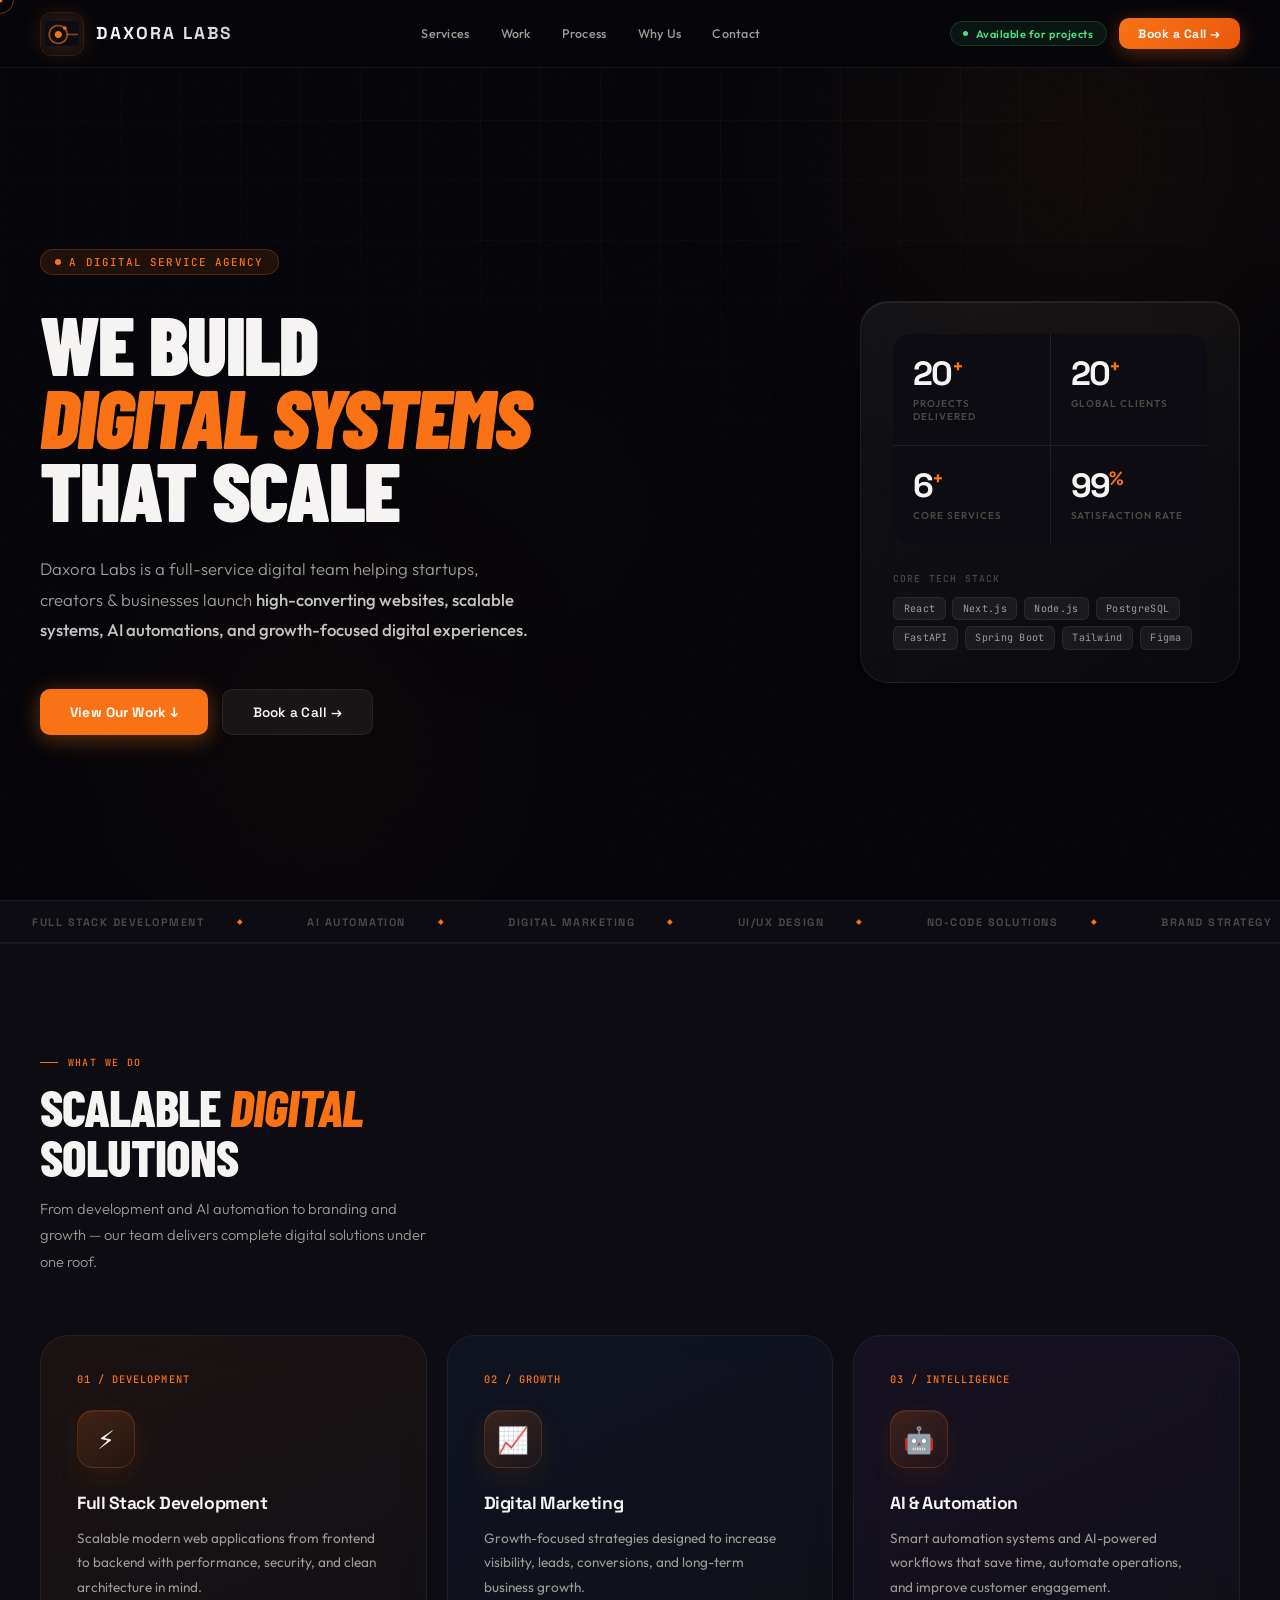
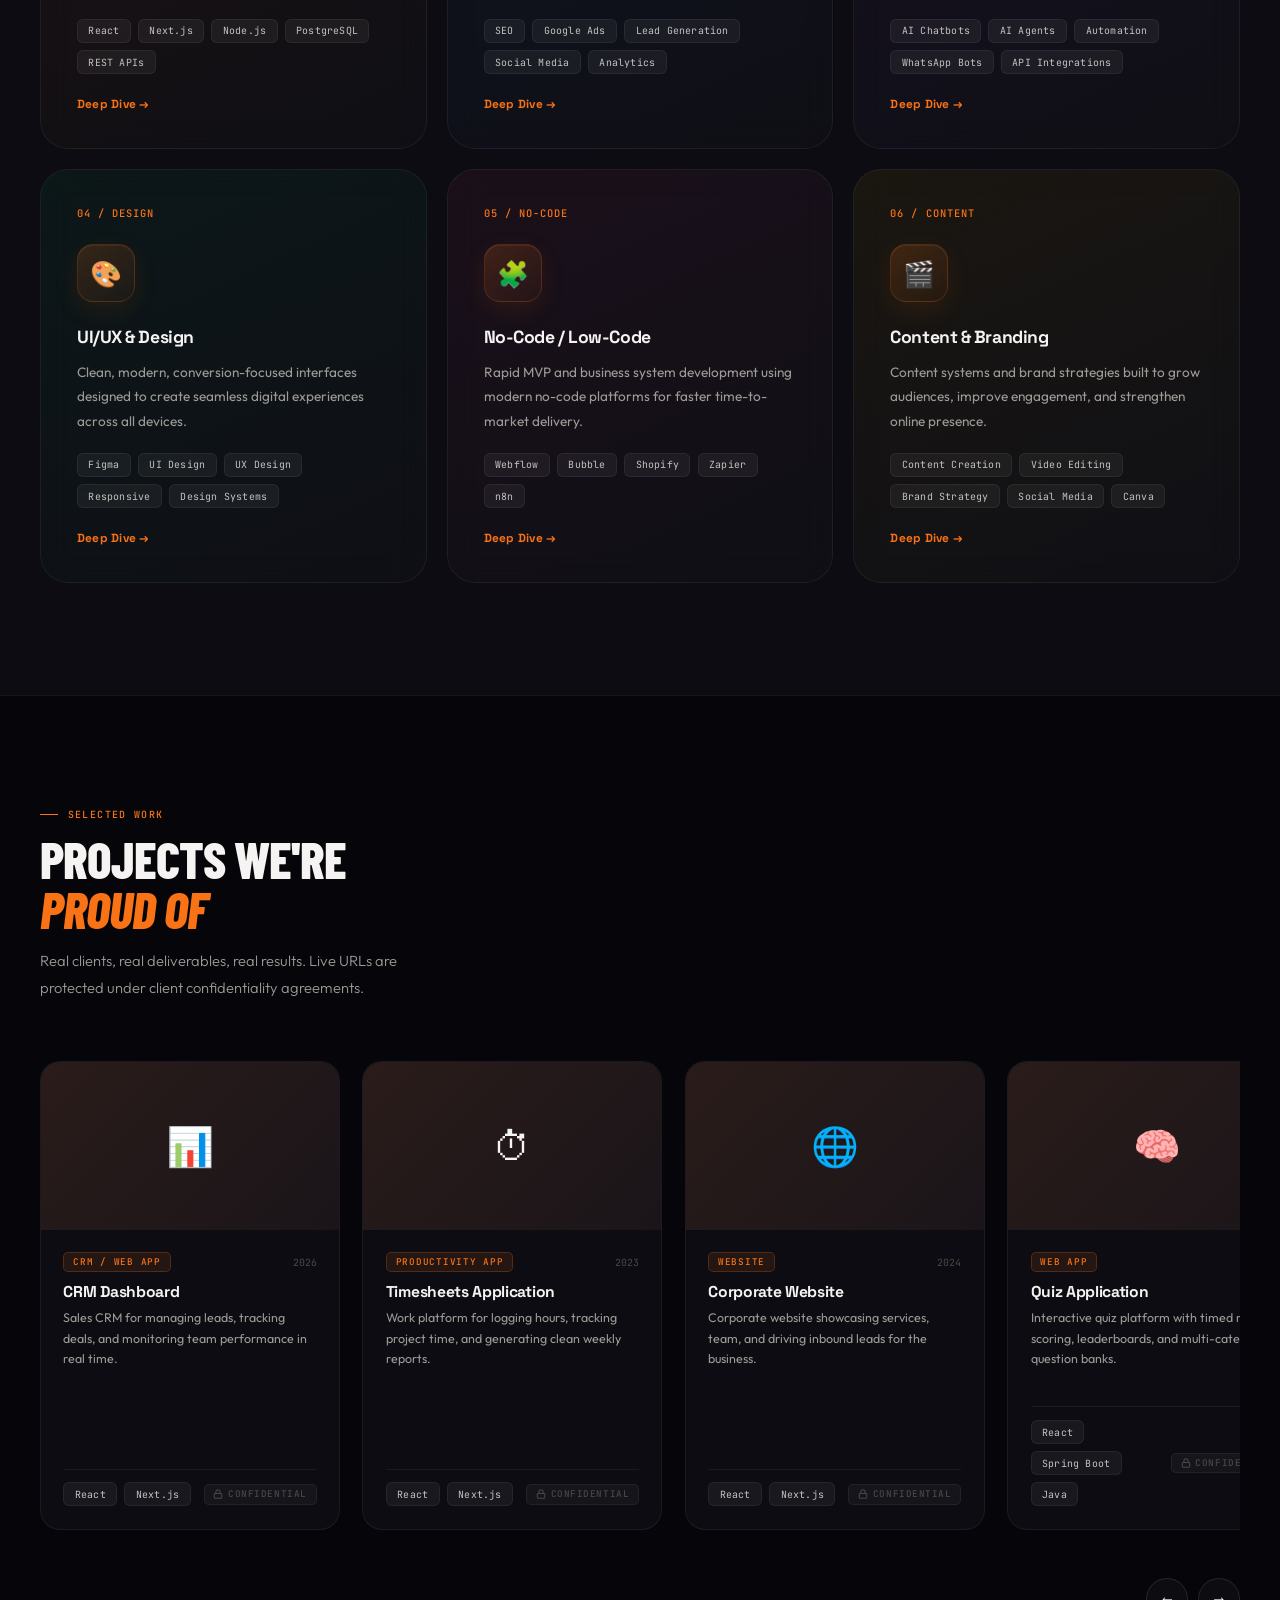
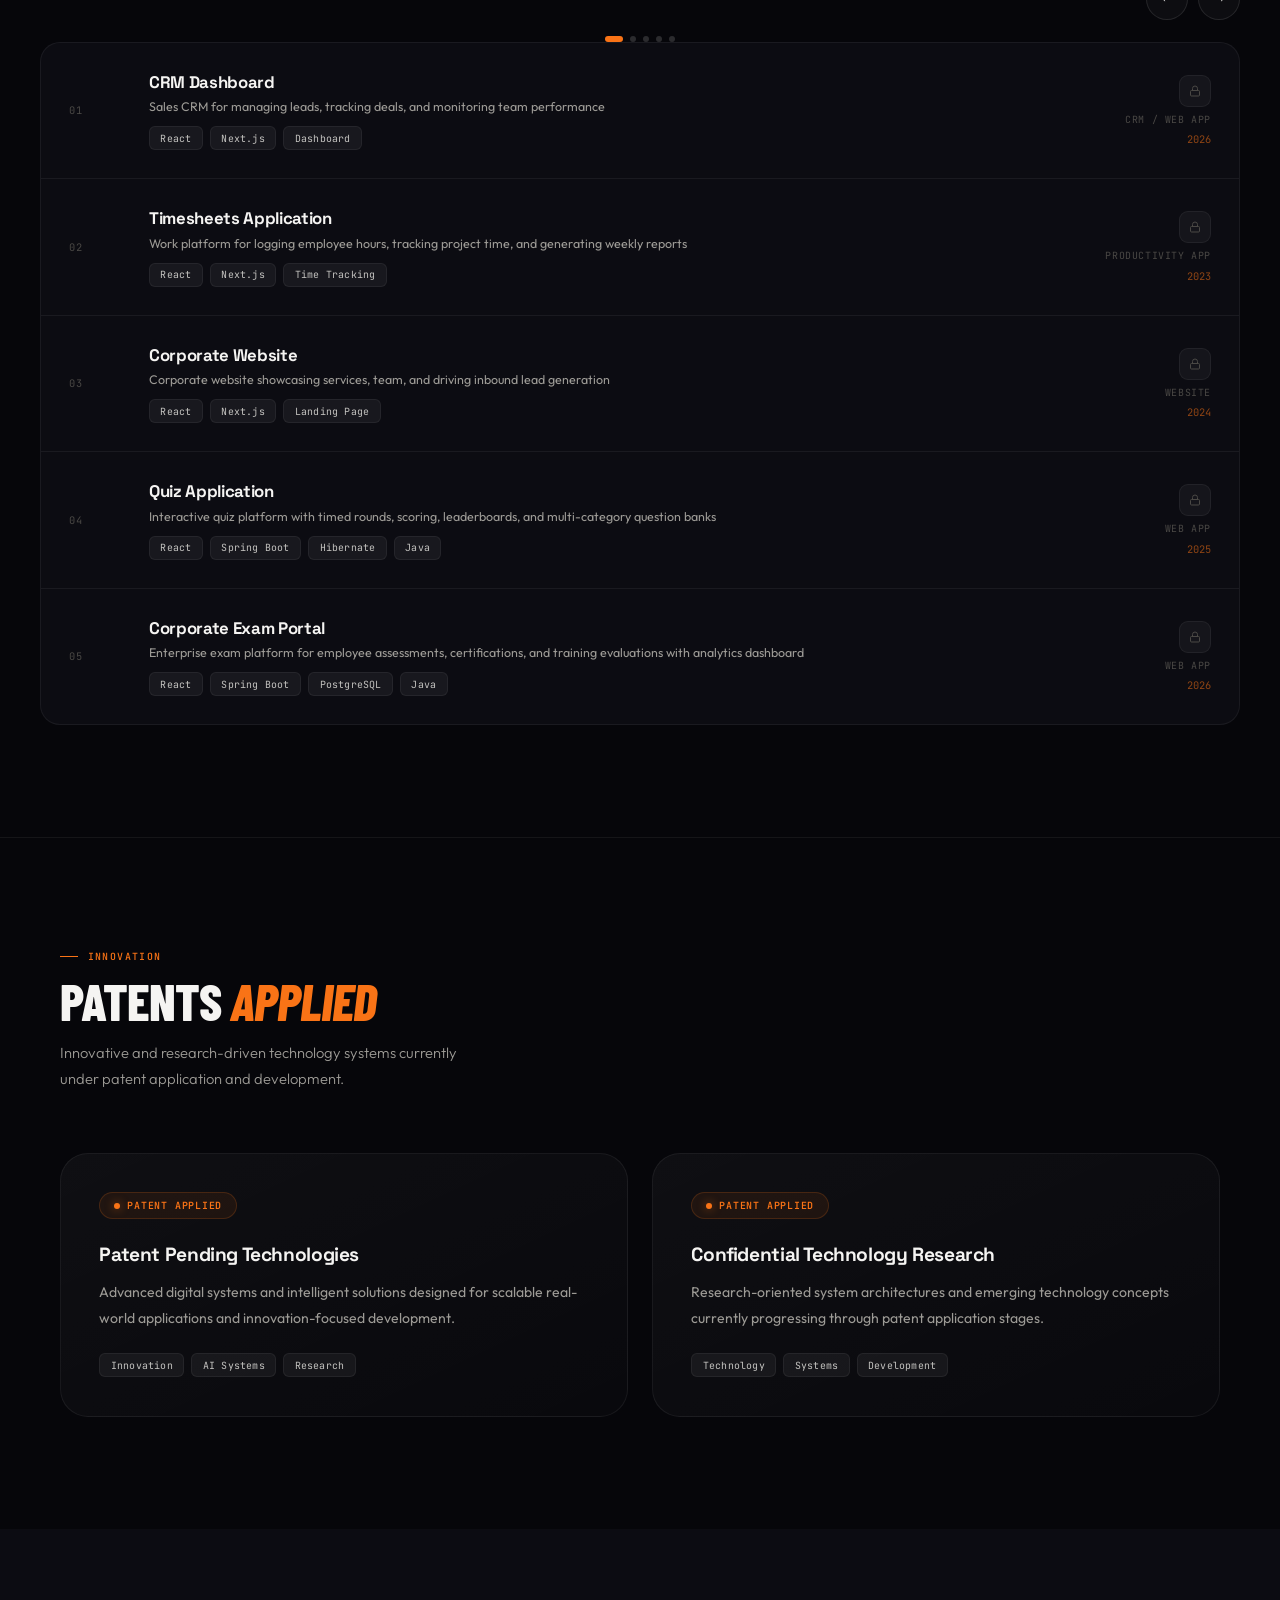
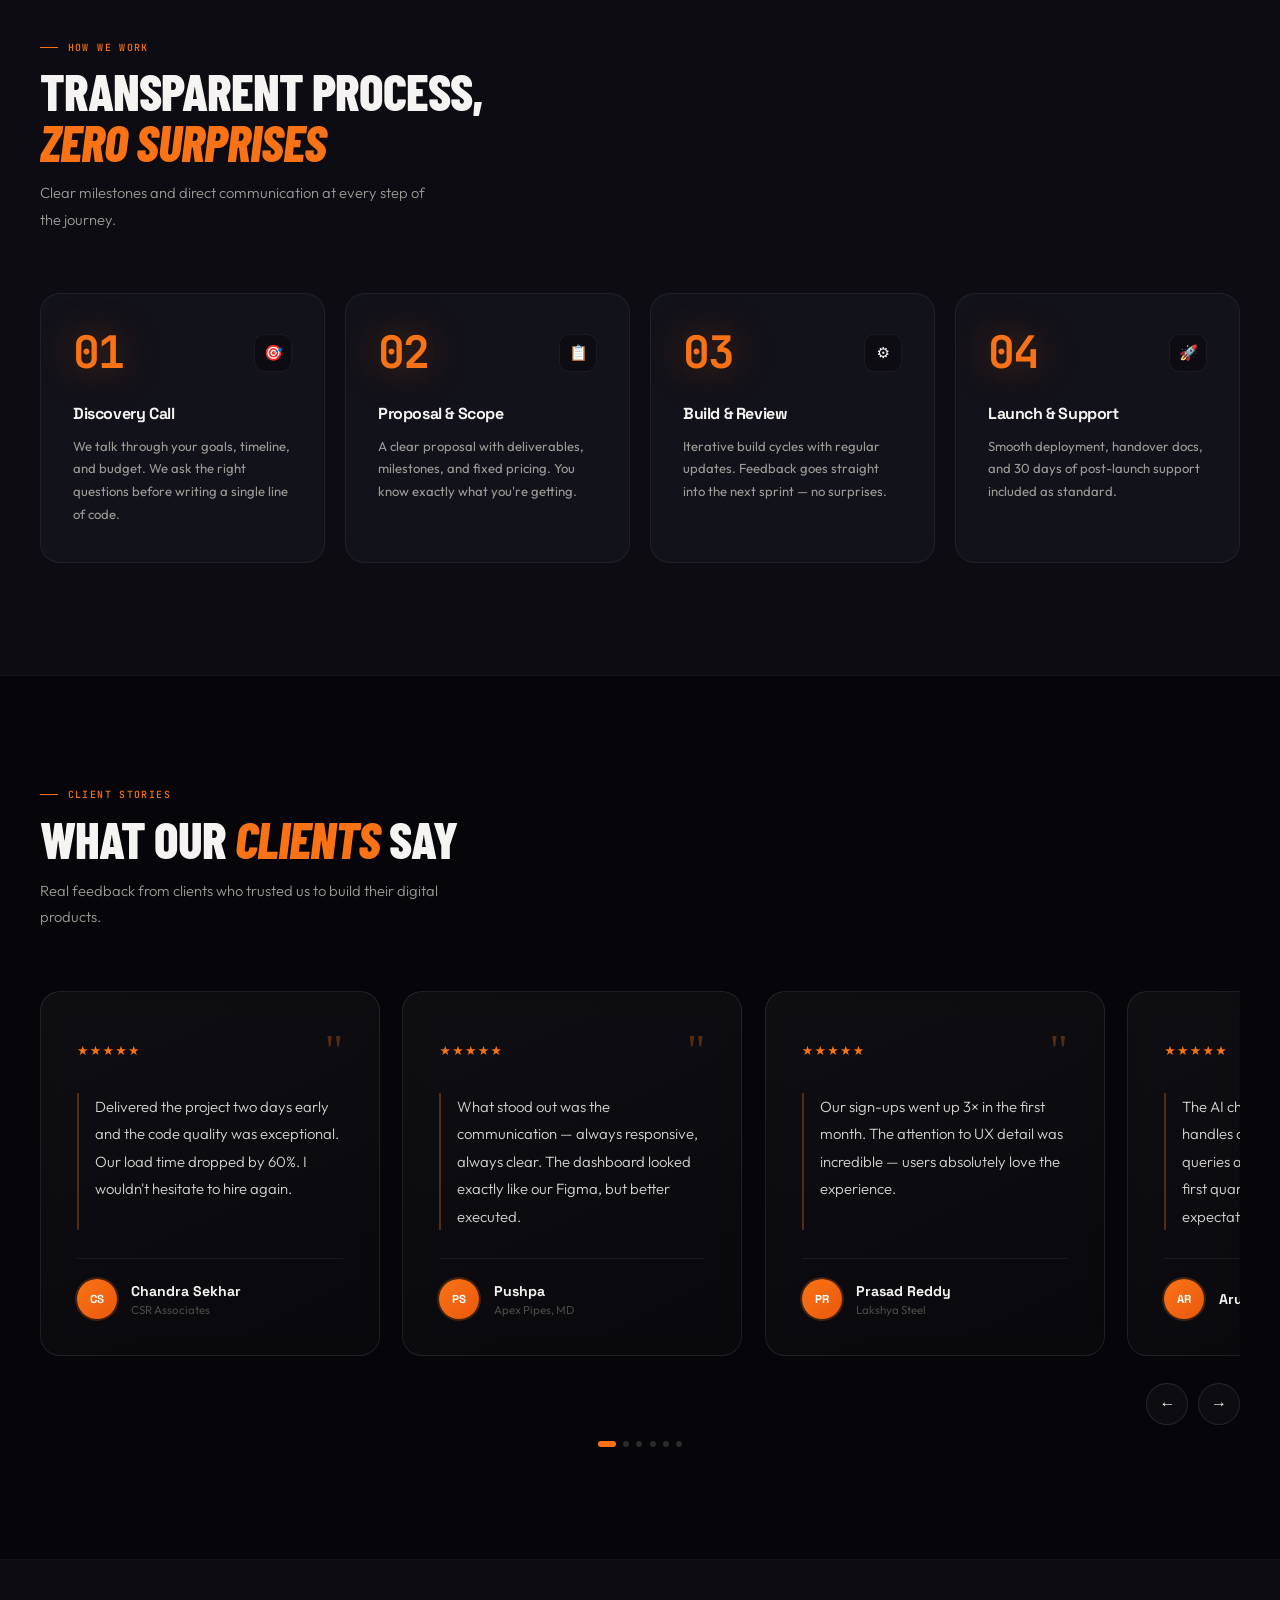
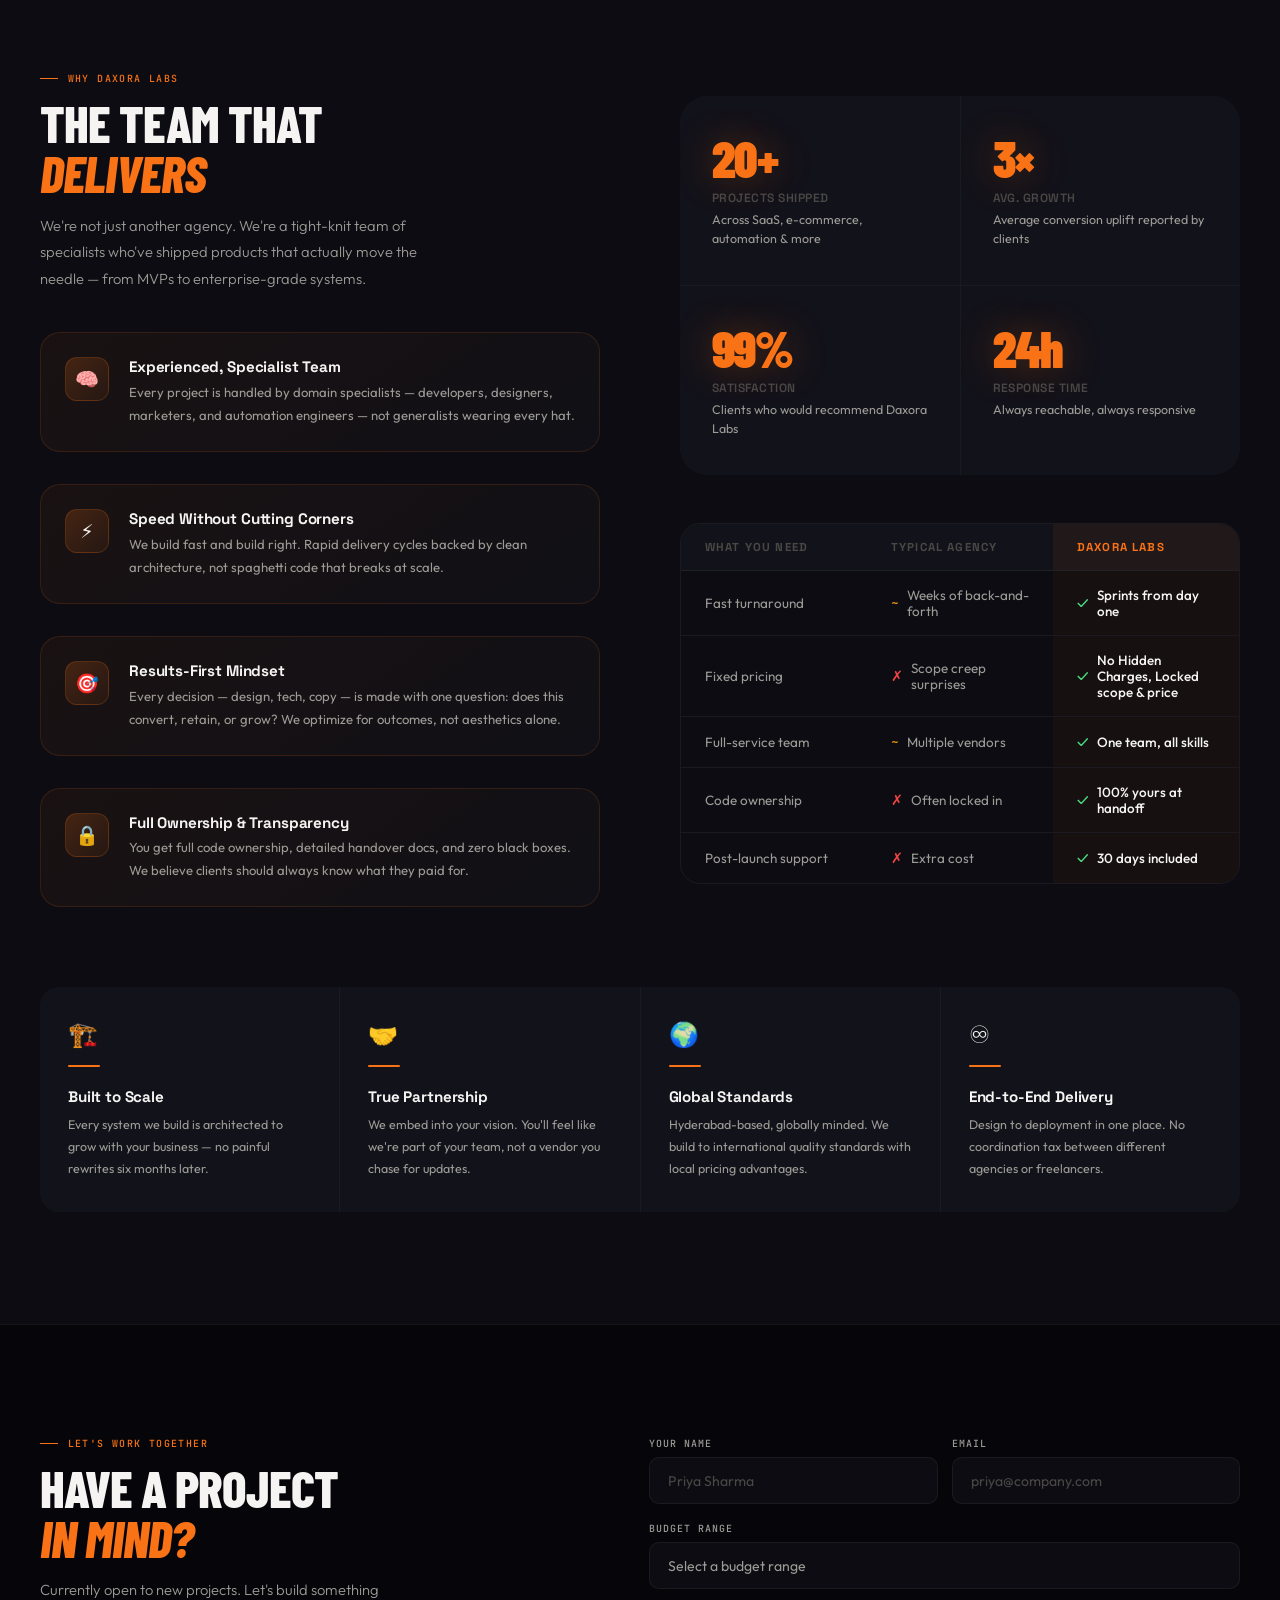
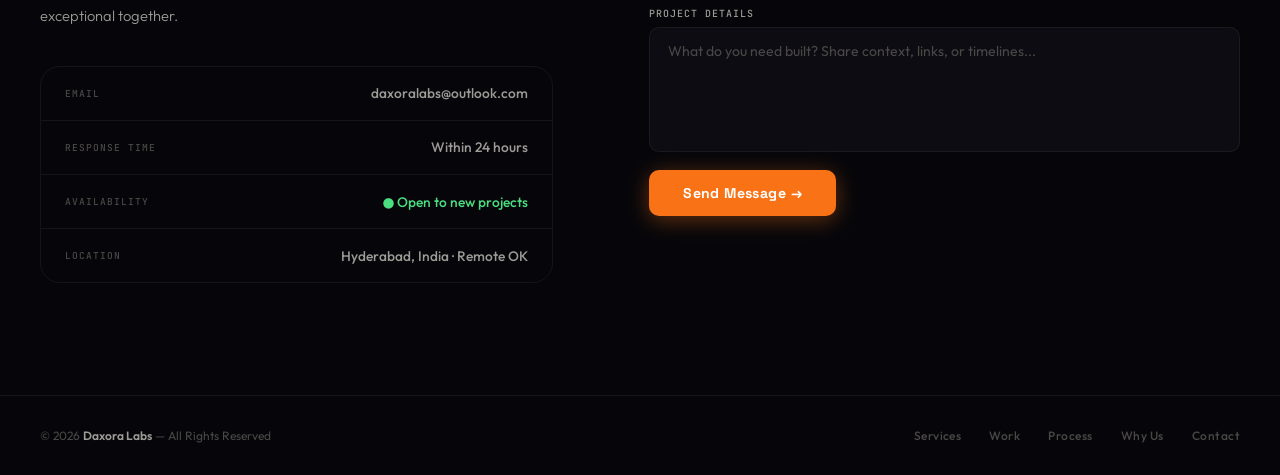
==== commit 4a8fcd64: "Update link to automation.html in index.html" ====
--- a/index.html
+++ b/index.html
@@ -222,7 +222,7 @@
     <span class="tag">API Integrations</span>
   </div>
 
-  <a href="service-ai-automation.html"
+  <a href="automation.html"
      style="display:inline-flex;align-items:center;gap:.45rem;margin-top:1.4rem;font-family:'Space Grotesk',sans-serif;font-size:.74rem;font-weight:700;letter-spacing:.02em;color:var(--accent);text-decoration:none;transition:opacity .2s"
      onmouseover="this.style.opacity='.7'"
      onmouseout="this.style.opacity='1'">
--- a/style.css
+++ b/style.css
@@ -0,0 +1,1050 @@
+
+*,*::before,*::after{margin:0;padding:0;box-sizing:border-box}
+
+:root{
+  --bg:#06060a;
+  --bg2:#0c0c12;
+  --bg3:#12121a;
+  --bg4:#1a1a24;
+  --glass:rgba(255,255,255,0.03);
+  --glass2:rgba(255,255,255,0.055);
+  --accent:#f97316;
+  --accent2:#fb923c;
+  --accent3:#fdba74;
+  --accent-dim:rgba(249,115,22,0.1);
+  --accent-glow:rgba(249,115,22,0.25);
+  --accent-border:rgba(249,115,22,0.22);
+  --text:#f5f4f2;
+  --text2:#9d9b96;
+  --text3:#4a4845;
+  --border:rgba(255,255,255,0.06);
+  --border2:rgba(255,255,255,0.03);
+  --nav-h:68px;
+  --r:14px;
+  --r2:20px;
+  --r3:28px;
+}
+
+html{scroll-behavior:smooth;font-size:16px}
+body{
+  font-family:'Outfit',system-ui,sans-serif;
+  background:var(--bg);
+  color:var(--text);
+  overflow-x:hidden;
+  -webkit-font-smoothing:antialiased;
+}
+
+/* ── CURSOR ── */
+@media(pointer:fine){body{cursor:none}}
+.cur,.cur-ring{pointer-events:none!important;position:fixed;z-index:9999;border-radius:50%;transform:translate(-50%,-50%)}
+.cur{display:none;width:5px;height:5px;background:var(--accent);top:0;left:0;z-index:10000}
+.cur-ring{display:none;width:28px;height:28px;border:1px solid rgba(249,115,22,0.45);top:0;left:0;transition:width .2s,height .2s,border-color .2s}
+@media(pointer:fine){.cur,.cur-ring{display:block}}
+
+/* ── GRAIN ── */
+.grain{position:fixed;inset:0;pointer-events:none;z-index:1;opacity:0.018;
+  background-image:url("data:image/svg+xml,%3Csvg xmlns='http://www.w3.org/2000/svg' width='256' height='256'%3E%3Cfilter id='n'%3E%3CfeTurbulence type='fractalNoise' baseFrequency='0.9' numOctaves='4' stitchTiles='stitch'/%3E%3C/filter%3E%3Crect width='256' height='256' filter='url(%23n)'/%3E%3C/svg%3E")}
+
+/* ── NAV ── */
+nav{
+  position:fixed;
+  top:0;
+  left:0;
+  right:0;
+  z-index:500;
+
+  height:var(--nav-h);
+
+  display:flex;
+  align-items:center;
+  justify-content:space-between;
+
+  padding:0 2.5rem;
+
+  background:rgba(6,6,10,0.82);
+
+  backdrop-filter:blur(24px) saturate(1.5);
+
+  border-bottom:1px solid var(--border);
+
+  transition:background .3s ease;
+}
+
+/* LOGO */
+.logo{
+  display:flex;
+  align-items:center;
+  gap:.75rem;
+
+  text-decoration:none;
+
+  font-family:'Space Grotesk',sans-serif;
+
+  font-size:.92rem;
+  font-weight:800;
+
+  letter-spacing:.08em;
+  text-transform:uppercase;
+
+  color:var(--text);
+
+  transition:opacity .2s ease;
+}
+
+.logo:hover{
+  opacity:.9;
+}
+
+.logo img{
+  width:44px;
+  height:44px;
+
+  object-fit:contain;
+
+  display:block;
+
+  padding:4px;
+
+  border-radius:12px;
+
+  background:rgba(255,255,255,0.02);
+
+  border:1px solid rgba(249,115,22,.12);
+
+  filter:
+    drop-shadow(0 0 14px rgba(249,115,22,.30));
+}
+
+.logo span{
+  font-size:1.08rem;
+
+  font-weight:800;
+
+  letter-spacing:.12em;
+
+  text-transform:uppercase;
+
+  line-height:1;
+
+  background:linear-gradient(
+    90deg,
+    #fafaf9,
+    #d6d3d1
+  );
+
+  -webkit-background-clip:text;
+  -webkit-text-fill-color:transparent;
+}
+.logo{
+  transition:
+    transform .2s ease,
+    opacity .2s ease;
+}
+
+.logo:hover{
+  opacity:.95;
+  transform:translateY(-1px);
+}
+
+/* NAV LINKS */
+.nav-links{
+  display:flex;
+  align-items:center;
+  gap:.15rem;
+}
+
+.nav-links a{
+  font-size:.78rem;
+  font-weight:500;
+
+  color:var(--text2);
+
+  text-decoration:none;
+
+  padding:.45rem .9rem;
+
+  border-radius:9px;
+
+  letter-spacing:.02em;
+
+  transition:
+    color .2s ease,
+    background .2s ease,
+    transform .15s ease;
+}
+
+.nav-links a:hover{
+  color:var(--text);
+
+  background:rgba(255,255,255,.04);
+
+  transform:translateY(-1px);
+}
+
+/* RIGHT */
+.nav-right{
+  display:flex;
+  align-items:center;
+  gap:.75rem;
+}
+
+/* AVAILABLE BADGE */
+.avail-badge{
+  display:flex;
+  align-items:center;
+  gap:.45rem;
+
+  font-size:.68rem;
+  font-weight:600;
+
+  letter-spacing:.05em;
+
+  color:#4ade80;
+
+  background:rgba(74,222,128,0.08);
+
+  border:1px solid rgba(74,222,128,0.18);
+
+  padding:.3rem .8rem;
+
+  border-radius:100px;
+
+  backdrop-filter:blur(8px);
+}
+
+.avail-dot{
+  width:5px;
+  height:5px;
+
+  border-radius:50%;
+
+  background:#4ade80;
+
+  animation:blink 2.2s ease-in-out infinite;
+}
+
+@keyframes blink{
+  0%,100%{
+    opacity:1;
+  }
+
+  50%{
+    opacity:.25;
+  }
+}
+
+/* CTA BUTTON */
+.btn-nav{
+  font-family:'Space Grotesk',sans-serif;
+
+  font-size:.76rem;
+  font-weight:700;
+
+  letter-spacing:.04em;
+
+  color:#fff;
+
+  background:linear-gradient(
+    135deg,
+    var(--accent),
+    #ea580c
+  );
+
+  padding:.48rem 1.2rem;
+
+  border-radius:10px;
+
+  text-decoration:none;
+
+  transition:
+    transform .18s ease,
+    opacity .2s ease,
+    box-shadow .25s ease;
+    
+  box-shadow:
+    0 4px 20px rgba(249,115,22,.32);
+}
+
+.btn-nav:hover{
+  transform:translateY(-2px);
+
+  box-shadow:
+    0 8px 28px rgba(249,115,22,.45);
+}
+.btn-nav:hover{opacity:.88;transform:translateY(-1px);box-shadow:0 6px 24px rgba(249,115,22,.45)}
+.ham{display:none;flex-direction:column;gap:5px;cursor:pointer;background:none;border:none;padding:6px}
+.ham span{display:block;width:20px;height:1.5px;background:var(--text);border-radius:2px;transition:all .3s}
+.ham.open span:nth-child(1){transform:translateY(6.5px) rotate(45deg)}
+.ham.open span:nth-child(2){opacity:0}
+.ham.open span:nth-child(3){transform:translateY(-6.5px) rotate(-45deg)}
+.mob-nav{
+  display:none;position:fixed;top:var(--nav-h);left:0;right:0;
+  background:rgba(6,6,10,.97);backdrop-filter:blur(24px);
+  border-bottom:1px solid var(--border);
+  padding:1.25rem 1.75rem 2rem;z-index:498;flex-direction:column;gap:.15rem;
+}
+.mob-nav.open{display:flex}
+.mob-nav a{
+  color:var(--text2);text-decoration:none;padding:.9rem 0;
+  border-bottom:1px solid var(--border);font-size:.95rem;font-weight:500;
+  transition:color .2s;
+}
+.mob-nav a:hover,.mob-nav a:last-child:hover{color:var(--accent)}
+.mob-nav a.mob-cta{
+  margin-top:1rem;border:none!important;background:var(--accent);color:#fff;
+  border-radius:10px;padding:.9rem;text-align:center;font-weight:700;
+  font-family:'Space Grotesk',sans-serif;letter-spacing:.03em;
+}
+
+/* ── HERO ── */
+.hero{
+  min-height:100vh;
+  padding:calc(var(--nav-h) + 6rem) 2.5rem 5rem;
+  display:flex;flex-direction:column;justify-content:center;
+  position:relative;overflow:hidden;
+}
+.hero-orbs{position:absolute;inset:0;pointer-events:none;z-index:0}
+.orb{position:absolute;border-radius:50%;filter:blur(100px)}
+.orb1{width:700px;height:700px;background:radial-gradient(circle,rgba(249,115,22,0.07),transparent 65%);top:-200px;right:-150px}
+.orb2{width:500px;height:500px;background:radial-gradient(circle,rgba(234,88,12,0.05),transparent 65%);bottom:-100px;left:5%}
+.orb3{width:300px;height:300px;background:radial-gradient(circle,rgba(249,115,22,0.04),transparent 65%);top:40%;left:30%}
+
+/* grid lines */
+.hero-grid{
+  position:absolute;inset:0;pointer-events:none;z-index:0;
+  background-image:linear-gradient(rgba(255,255,255,.025) 1px,transparent 1px),linear-gradient(90deg,rgba(255,255,255,.025) 1px,transparent 1px);
+  background-size:60px 60px;
+  -webkit-mask-image:radial-gradient(ellipse 80% 60% at 50% 0%,black 30%,transparent 100%);
+  mask-image:radial-gradient(ellipse 80% 60% at 50% 0%,black 30%,transparent 100%);
+}
+
+.hero-inner{
+  position:relative;z-index:2;
+  max-width:1240px;margin:0 auto;width:100%;
+  display:grid;grid-template-columns:1fr 380px;gap:4.5rem;align-items:center;
+}
+.hero-tag{
+  display:inline-flex;align-items:center;gap:.5rem;
+  font-family:'JetBrains Mono',monospace;
+  font-size:.68rem;font-weight:500;letter-spacing:.1em;text-transform:uppercase;
+  color:var(--accent);border:1px solid var(--accent-border);
+  background:var(--accent-dim);padding:.32rem .9rem;border-radius:100px;
+  margin-bottom:2rem;
+}
+.hero-tag::before{content:'';width:6px;height:6px;border-radius:50%;background:var(--accent);animation:pulse-o 2.5s ease-in-out infinite}
+@keyframes pulse-o{0%,100%{box-shadow:0 0 0 0 rgba(249,115,22,.5)}50%{box-shadow:0 0 0 6px rgba(249,115,22,0)}}
+
+.hero h1{
+  font-family:'Barlow Condensed',sans-serif;
+  font-size:clamp(3.4rem,6.5vw,7rem);
+  font-weight:900;line-height:.88;letter-spacing:-.02em;text-transform:uppercase;
+  margin-bottom:1.75rem;
+}
+.hero h1 span{
+  font-family:'Barlow Condensed',sans-serif;
+  font-style:italic;font-weight:900;
+  color:var(--accent);letter-spacing:-.02em;text-transform:uppercase;
+}
+.hero-sub{
+  font-size:1.05rem;font-weight:300;line-height:1.8;
+  color:var(--text2);max-width:500px;margin-bottom:2.75rem;
+}
+.hero-sub strong{color:rgba(245,244,242,.8);font-weight:500}
+.hero-btns{display:flex;gap:.85rem;flex-wrap:wrap}
+.btn-primary{
+  display:inline-flex;align-items:center;gap:.5rem;
+  padding:.85rem 1.85rem;
+  background:var(--accent);color:#fff;
+  font-family:'Space Grotesk',sans-serif;font-weight:700;font-size:.85rem;letter-spacing:.03em;
+  border-radius:10px;text-decoration:none;border:none;cursor:pointer;
+  transition:transform .18s,box-shadow .18s,opacity .18s;
+  box-shadow:0 4px 22px rgba(249,115,22,.38);
+}
+.btn-primary:hover{transform:translateY(-2px);box-shadow:0 8px 32px rgba(249,115,22,.5);opacity:.93}
+.btn-outline{
+  display:inline-flex;align-items:center;gap:.5rem;
+  padding:.85rem 1.85rem;
+  background:var(--glass2);color:var(--text);
+  font-family:'Space Grotesk',sans-serif;font-weight:600;font-size:.85rem;letter-spacing:.02em;
+  border:1px solid var(--border);border-radius:10px;text-decoration:none;
+  transition:border-color .2s,background .2s,transform .18s;
+  backdrop-filter:blur(10px);
+}
+.btn-outline:hover{border-color:rgba(255,255,255,.18);background:rgba(255,255,255,.07);transform:translateY(-2px)}
+
+/* hero panel */
+.hero-panel{
+  background:linear-gradient(145deg,rgba(255,255,255,.05),rgba(255,255,255,.02));
+  border:1px solid var(--border);border-radius:var(--r3);
+  padding:2rem;backdrop-filter:blur(20px);
+  box-shadow:0 32px 80px rgba(0,0,0,.4),inset 0 1px 0 rgba(255,255,255,.08);
+}
+.stats-grid{display:grid;grid-template-columns:1fr 1fr;gap:1px;background:var(--border);border-radius:16px;overflow:hidden;margin-bottom:1.75rem}
+.stat{background:var(--bg2);padding:1.4rem 1.25rem;position:relative;overflow:hidden;transition:background .2s}
+.stat::after{content:'';position:absolute;inset:0;border-radius:var(--r3);pointer-events:none;background:linear-gradient(135deg,rgba(249,115,22,.04),transparent);opacity:0;transition:opacity .3s}
+.stat:hover::after{opacity:1}
+.stat-n{
+  font-family:'Space Grotesk',sans-serif;
+  font-size:2.1rem;font-weight:800;letter-spacing:-.05em;line-height:1;color:var(--text);
+}
+.stat-n sup{font-size:1.2rem;color:var(--accent);vertical-align:super}
+.stat-l{font-size:.62rem;font-weight:600;letter-spacing:.1em;text-transform:uppercase;color:var(--text3);margin-top:.4rem}
+
+.stack-label{font-family:'JetBrains Mono',monospace;font-size:.6rem;letter-spacing:.12em;text-transform:uppercase;color:var(--text3);margin-bottom:.7rem;font-weight:500}
+.chips{display:flex;flex-wrap:wrap;gap:.4rem}
+.chip{
+  font-family:'JetBrains Mono',monospace;
+  font-size:.63rem;font-weight:400;
+  padding:.26rem .6rem;border-radius:6px;
+  background:var(--glass2);border:1px solid var(--border);
+  color:var(--text2);letter-spacing:.03em;
+}
+
+/* ── MARQUEE ── */
+.marquee-wrap{
+  overflow:hidden;border-top:1px solid var(--border);border-bottom:1px solid var(--border);
+  padding:.85rem 0;background:var(--bg2);
+}
+.marquee-track{display:flex;gap:0;animation:slide 30s linear infinite;width:max-content}
+.marquee-track span{
+  font-family:'Space Grotesk',sans-serif;
+  font-size:.68rem;font-weight:700;letter-spacing:.14em;
+  text-transform:uppercase;color:var(--text3);white-space:nowrap;padding:0 2rem;
+  display:flex;align-items:center;gap:2rem;
+}
+.marquee-track span::after{content:'◆';color:var(--accent);font-size:.45rem}
+@keyframes slide{from{transform:translateX(0)}to{transform:translateX(-50%)}}
+
+/* ── SECTION SHARED ── */
+.wrap{padding:7rem 2.5rem;max-width:1240px;margin:0 auto}
+.wrap-full{padding:7rem 2.5rem}
+.wrap-full .inner{max-width:1240px;margin:0 auto}
+.eyebrow{
+  font-family:'JetBrains Mono',monospace;
+  font-size:.62rem;font-weight:500;letter-spacing:.14em;
+  text-transform:uppercase;color:var(--accent);
+  display:flex;align-items:center;gap:.6rem;margin-bottom:.8rem;
+}
+.eyebrow::before{content:'';width:18px;height:1px;background:var(--accent)}
+.sh{
+  font-family:'Barlow Condensed',sans-serif;
+  font-size:clamp(2.2rem,4vw,3.5rem);font-weight:800;
+  letter-spacing:-.02em;line-height:.98;text-transform:uppercase;margin-bottom:.85rem;
+}
+.sh em{font-family:'Barlow Condensed',sans-serif;font-style:italic;font-weight:800;color:var(--accent)}
+.ss{font-size:.92rem;font-weight:300;color:var(--text2);line-height:1.8;max-width:400px}
+.sec-head{margin-bottom:3.75rem}
+
+/* divider */
+.div{height:1px;background:var(--border)}
+
+/* ── SERVICES ── */
+.svc-bg{background:var(--bg2)}
+.svc-grid{display:grid;grid-template-columns:repeat(3,1fr);gap:1.25rem}
+
+.svc-card{
+  position:relative;
+  background:linear-gradient(155deg,rgba(255,255,255,.04),rgba(255,255,255,.015));
+  border:1px solid var(--border);border-radius:var(--r3);
+  padding:2.25rem;backdrop-filter:blur(16px);isolation:isolate;
+  transition:transform .38s cubic-bezier(.16,1,.3,1),border-color .35s,box-shadow .35s;
+}
+.svc-card::before{
+  content:'';position:absolute;inset:0;border-radius:var(--r3);pointer-events:none;
+  background:radial-gradient(circle at top right,rgba(249,115,22,.13),transparent 50%);
+  opacity:0;transition:opacity .4s;
+}
+.svc-card:hover{transform:translateY(-10px);border-color:rgba(249,115,22,.3);box-shadow:0 24px 60px rgba(0,0,0,.5),0 0 0 1px rgba(249,115,22,.06)}
+.svc-card:hover::before{opacity:1}
+
+/* color tints per card */
+.svc-card:nth-child(1){background:linear-gradient(155deg,rgba(249,115,22,.065),rgba(255,255,255,.015))}
+.svc-card:nth-child(2){background:linear-gradient(155deg,rgba(59,130,246,.065),rgba(255,255,255,.015))}
+.svc-card:nth-child(3){background:linear-gradient(155deg,rgba(168,85,247,.065),rgba(255,255,255,.015))}
+.svc-card:nth-child(4){background:linear-gradient(155deg,rgba(16,185,129,.065),rgba(255,255,255,.015))}
+.svc-card:nth-child(5){background:linear-gradient(155deg,rgba(236,72,153,.065),rgba(255,255,255,.015))}
+.svc-card:nth-child(6){background:linear-gradient(155deg,rgba(234,179,8,.065),rgba(255,255,255,.015))}
+
+.svc-num{
+  font-family:'JetBrains Mono',monospace;
+  font-size:.65rem;font-weight:500;letter-spacing:.1em;
+  color:var(--accent);margin-bottom:1.5rem;display:block;
+}
+.svc-icon{
+  width:58px;height:58px;border-radius:16px;
+  background:linear-gradient(145deg,rgba(249,115,22,.18),rgba(249,115,22,.05));
+  border:1px solid rgba(249,115,22,.18);
+  display:flex;align-items:center;justify-content:center;
+  font-size:1.6rem;margin-bottom:1.5rem;
+  box-shadow:inset 0 1px 0 rgba(255,255,255,.06),0 8px 24px rgba(249,115,22,.1);
+}
+.svc-name{font-family:'Space Grotesk',sans-serif;font-size:1.1rem;font-weight:700;letter-spacing:-.025em;margin-bottom:.7rem}
+.svc-desc{font-size:.85rem;line-height:1.8;color:var(--text2);margin-bottom:1.25rem}
+.tags{display:flex;flex-wrap:wrap;gap:.45rem}
+.tag{
+  font-family:'JetBrains Mono',monospace;
+  font-size:.62rem;font-weight:400;
+  padding:.28rem .65rem;border-radius:6px;
+  background:rgba(255,255,255,.05);border:1px solid var(--border);
+  color:#c4c3c0;letter-spacing:.02em;
+  transition:background .22s,border-color .22s,transform .22s;
+}
+.tag:hover{background:var(--accent-dim);border-color:var(--accent-border);transform:translateY(-2px);color:#fff}
+details{margin-top:1.25rem;border-top:1px solid rgba(255,255,255,.05);padding-top:1rem;position:relative;z-index:2}
+summary{
+  list-style:none;cursor:pointer;position:relative;z-index:3;user-select:none;
+  display:inline-flex;align-items:center;gap:.45rem;
+  font-family:'Space Grotesk',sans-serif;font-size:.74rem;font-weight:700;letter-spacing:.02em;
+  color:var(--accent);transition:opacity .2s;
+}
+summary:hover{opacity:.75}
+summary::-webkit-details-marker{display:none}
+summary::before{content:'▶';font-size:.55rem;transition:transform .2s}
+details[open] summary::before{transform:rotate(90deg)}
+details[open] summary{margin-bottom:.85rem}
+.extra-tags{display:flex;flex-wrap:wrap;gap:.45rem}
+
+/* ── WORK ── */
+.work-bg{background:var(--bg)}
+.proj-grid{display:grid;grid-template-columns:repeat(4,1fr);gap:1rem;margin-bottom:2.5rem}
+
+.proj-card{
+  position:relative;border-radius:var(--r2);overflow:hidden;
+  border:1px solid var(--border);background:var(--bg2);
+  transition:transform .32s cubic-bezier(.16,1,.3,1),border-color .3s,box-shadow .3s;
+  display:flex;flex-direction:column;
+}
+.proj-card:hover{transform:translateY(-7px);border-color:rgba(249,115,22,.28);box-shadow:0 22px 50px rgba(0,0,0,.6)}
+.proj-thumb{
+  aspect-ratio:16/9;background:var(--bg3);
+  display:flex;align-items:center;justify-content:center;
+  position:relative;overflow:hidden;
+}
+.proj-thumb-bg{position:absolute;inset:0;background:linear-gradient(135deg,rgba(249,115,22,.1),rgba(234,88,12,.04))}
+.proj-thumb-emoji{font-size:2.4rem;position:relative;z-index:1}
+.proj-thumb-lock{
+  position:absolute;inset:0;z-index:2;
+  background:rgba(6,6,10,.85);backdrop-filter:blur(8px);
+  display:flex;flex-direction:column;align-items:center;justify-content:center;gap:.4rem;
+  opacity:0;transition:opacity .25s;
+}
+.proj-card:hover .proj-thumb-lock{opacity:1}
+.proj-thumb-lock svg{width:26px;height:26px;color:var(--accent)}
+.proj-thumb-lock span{font-family:'Space Grotesk',sans-serif;font-size:.62rem;font-weight:700;letter-spacing:.1em;text-transform:uppercase;color:var(--accent)}
+.proj-body{padding:1.4rem;flex:1;display:flex;flex-direction:column}
+.proj-meta{display:flex;align-items:center;justify-content:space-between;margin-bottom:.6rem}
+.proj-type{
+  font-family:'JetBrains Mono',monospace;
+  font-size:.58rem;font-weight:500;letter-spacing:.08em;text-transform:uppercase;
+  color:var(--accent);background:var(--accent-dim);border:1px solid var(--accent-border);
+  padding:.18rem .55rem;border-radius:5px;
+}
+.proj-yr{font-family:'JetBrains Mono',monospace;font-size:.62rem;color:var(--text3)}
+.proj-name{font-family:'Space Grotesk',sans-serif;font-size:.98rem;font-weight:700;letter-spacing:-.02em;margin-bottom:.4rem}
+.proj-desc{font-size:.78rem;color:var(--text2);line-height:1.65;flex:1}
+.proj-foot{
+  display:flex;align-items:center;justify-content:space-between;
+  margin-top:1rem;padding-top:.8rem;border-top:1px solid var(--border);
+}
+.conf-badge{
+  display:inline-flex;align-items:center;gap:.3rem;
+  font-family:'JetBrains Mono',monospace;
+  font-size:.58rem;font-weight:500;letter-spacing:.06em;text-transform:uppercase;
+  color:var(--text3);background:rgba(255,255,255,.04);border:1px solid var(--border);
+  padding:.2rem .55rem;border-radius:5px;
+}
+.conf-badge svg{width:10px;height:10px}
+
+/* project list */
+.proj-list{border:1px solid var(--border);border-radius:var(--r2);overflow:hidden;background:var(--bg2)}
+.prow{
+  display:grid;grid-template-columns:3rem 1fr auto;
+  align-items:center;gap:2rem;padding:1.75rem 1.75rem;
+  border-bottom:1px solid var(--border);
+  transition:background .2s;
+}
+.prow:last-child{border-bottom:none}
+.prow:hover{background:var(--glass2)}
+.prow-num{font-family:'JetBrains Mono',monospace;font-size:.65rem;color:var(--text3);letter-spacing:.05em}
+.prow-name{font-family:'Space Grotesk',sans-serif;font-size:1.05rem;font-weight:700;letter-spacing:-.02em;margin-bottom:.3rem}
+.prow-desc{font-size:.78rem;color:var(--text2);line-height:1.6;margin-bottom:.55rem}
+.prow-right{display:flex;flex-direction:column;align-items:flex-end;gap:.4rem}
+.prow-lock{
+  width:32px;height:32px;border-radius:9px;
+  background:rgba(255,255,255,.04);border:1px solid var(--border);
+  display:flex;align-items:center;justify-content:center;color:var(--text3);
+}
+.prow-lock svg{width:12px;height:12px}
+.prow-cat{font-family:'JetBrains Mono',monospace;font-size:.62rem;letter-spacing:.06em;text-transform:uppercase;color:var(--text3)}
+.prow-yr{font-family:'JetBrains Mono',monospace;font-size:.65rem;color:rgba(249,115,22,.55)}
+/* Projects horizontal scroll */
+.proj-grid {
+  display: flex !important;
+  flex-wrap: nowrap !important;
+  gap: 1.4rem;
+  overflow-x: auto;
+  scroll-snap-type: x mandatory;
+  -webkit-overflow-scrolling: touch;
+  padding-bottom: .5rem;
+  scrollbar-width: none;
+}
+.proj-grid::-webkit-scrollbar { display: none; }
+
+.proj-card {
+  flex: 0 0 300px !important;
+  scroll-snap-align: start;
+}
+/* ── PROCESS ── */
+.proc-bg{background:var(--bg2)}
+.proc-grid{display:grid;grid-template-columns:repeat(4,1fr);gap:1.25rem}
+.proc-step{
+  background:var(--bg3);border:1px solid var(--border);border-radius:var(--r2);
+  padding:2.25rem 2rem;position:relative;overflow:hidden;
+  transition:border-color .28s,transform .28s,box-shadow .28s;
+}
+.proc-step::before{
+  content:'';position:absolute;inset:0;border-radius:var(--r3);pointer-events:none;
+  background:linear-gradient(145deg,rgba(249,115,22,.04),transparent);
+  opacity:0;transition:opacity .3s;
+}
+.proc-step:hover{border-color:rgba(249,115,22,.32);transform:translateY(-5px);box-shadow:0 16px 40px rgba(0,0,0,.45)}
+.proc-step:hover::before{opacity:1}
+.proc-top{display:flex;align-items:center;justify-content:space-between;margin-bottom:1.75rem}
+.proc-n{
+  font-family:'JetBrains Mono',monospace;
+  font-size:2.8rem;font-weight:700;letter-spacing:-.05em;
+  color:var(--accent);line-height:1;
+  text-shadow:0 0 40px rgba(249,115,22,.4);
+}
+.proc-icon-wrap{
+  width:38px;height:38px;border-radius:10px;
+  background:var(--bg2);border:1px solid var(--border);
+  display:flex;align-items:center;justify-content:center;font-size:.95rem;
+}
+.proc-title{font-family:'Space Grotesk',sans-serif;font-size:1rem;font-weight:700;letter-spacing:-.025em;margin-bottom:.65rem}
+.proc-desc{font-size:.82rem;color:var(--text2);line-height:1.75}
+
+/* ── TESTIMONIALS ── */
+.test-grid{display:grid;grid-template-columns:repeat(3,1fr);gap:1.25rem}
+.tc{
+  background:linear-gradient(155deg,rgba(255,255,255,.04),rgba(255,255,255,.015));
+  border:1px solid rgba(255,255,255,.09);border-radius:var(--r2);
+  padding:2.25rem;display:flex;flex-direction:column;
+  transition:border-color .28s,transform .28s,box-shadow .28s;
+  backdrop-filter:blur(12px);
+}
+.tc:hover{border-color:rgba(249,115,22,.42);transform:translateY(-5px);box-shadow:0 18px 46px rgba(0,0,0,.5)}
+.tc-top{display:flex;align-items:center;justify-content:space-between;margin-bottom:1.25rem}
+.tc-stars{color:var(--accent);font-size:.8rem;letter-spacing:.1em}
+.tc-qmark{font-family:'DM Serif Display',serif;font-size:2.8rem;line-height:1;color:var(--accent);opacity:.3}
+.tc-text{
+  font-size:.93rem;font-weight:300;line-height:1.85;color:#d6d3d1;
+  flex:1;margin-bottom:1.75rem;
+  border-left:2px solid rgba(249,115,22,.3);padding-left:1rem;
+}
+.tc-div{height:1px;background:rgba(255,255,255,.06);margin-bottom:1.25rem}
+.tc-author{display:flex;align-items:center;gap:.9rem}
+.tc-av{
+  width:40px;height:40px;border-radius:50%;
+  background:linear-gradient(135deg,var(--accent),#ea580c);
+  display:flex;align-items:center;justify-content:center;
+  font-family:'Space Grotesk',sans-serif;font-size:.72rem;font-weight:800;color:#fff;
+  flex-shrink:0;box-shadow:0 0 0 2px rgba(249,115,22,.22);
+}
+.tc-name{font-family:'Space Grotesk',sans-serif;font-size:.88rem;font-weight:700}
+.tc-role{font-size:.72rem;color:var(--text3);margin-top:.12rem}
+/* Testimonial Carousel */
+.test-carousel-wrap { position: relative; margin-top: 2.5rem; }
+
+.test-scroll {
+  display: flex;
+  gap: 1.4rem;
+  overflow-x: auto;
+  scroll-snap-type: x mandatory;
+  -webkit-overflow-scrolling: touch;
+  padding-bottom: .5rem;
+  scrollbar-width: none;
+}
+.test-scroll::-webkit-scrollbar { display: none; }
+
+.tc {
+  flex: 0 0 340px;
+  scroll-snap-align: start;
+}
+
+.carousel-controls {
+  display: flex;
+  gap: .6rem;
+  margin-top: 1.2rem;
+  justify-content: flex-end;
+}
+.cc-btn {
+  width: 42px;
+  height: 42px;
+  border-radius: 50%;
+  border: 1px solid rgba(255,255,255,.1);
+  background: rgba(255,255,255,.03);
+  color: #f5f4f2;
+  cursor: pointer;
+  font-size: 1rem;
+  display: flex;
+  align-items: center;
+  justify-content: center;
+  transition: border-color .2s, background .2s;
+}
+.cc-btn:hover {
+  border-color: var(--accent);
+  background: rgba(249,115,22,.1);
+}
+
+.carousel-dots {
+  display: flex;
+  gap: .45rem;
+  align-items: center;
+  margin-top: 1rem;
+  justify-content: center;
+}
+.carousel-dot {
+  width: 6px;
+  height: 6px;
+  border-radius: 50%;
+  background: rgba(255,255,255,.15);
+  transition: all .3s;
+  cursor: pointer;
+  border: none;
+  padding: 0;
+}
+.carousel-dot.active {
+  background: var(--accent);
+  width: 18px;
+  border-radius: 3px;
+}
+
+/* ── CONTACT ── */
+.contact-grid{display:grid;grid-template-columns:1fr 1.15fr;gap:6rem;align-items:start}
+.contact-info{margin-top:2.25rem;border:1px solid var(--border);border-radius:var(--r2);overflow:hidden}
+.ci{
+  padding:1.1rem 1.5rem;border-bottom:1px solid var(--border);
+  display:flex;align-items:center;justify-content:space-between;
+  transition:background .2s;
+}
+.ci:last-child{border-bottom:none}
+.ci:hover{background:var(--glass2)}
+.ci-l{font-family:'JetBrains Mono',monospace;font-size:.6rem;font-weight:500;letter-spacing:.1em;text-transform:uppercase;color:var(--text3)}
+.ci-v{font-size:.86rem;font-weight:500;color:var(--text2);text-decoration:none;transition:color .2s}
+.ci-v:hover{color:var(--accent)}
+.ci-v.green{color:#4ade80}
+
+.contact-form{display:flex;flex-direction:column;gap:1.1rem}
+.form-row{display:grid;grid-template-columns:1fr 1fr;gap:.9rem}
+.fg{display:flex;flex-direction:column;gap:.45rem}
+label{
+  font-family:'JetBrains Mono',monospace;
+  font-size:.62rem;font-weight:500;letter-spacing:.1em;text-transform:uppercase;color:var(--text2);
+}
+input,textarea,select{
+  background:var(--bg2);border:1px solid var(--border);
+  border-radius:10px;padding:.85rem 1.1rem;
+  font-family:'Outfit',sans-serif;font-size:.88rem;font-weight:400;
+  color:var(--text);outline:none;resize:none;width:100%;
+  transition:border-color .2s,box-shadow .2s;
+}
+input:focus,textarea:focus,select:focus{
+  border-color:rgba(249,115,22,.48);
+  box-shadow:0 0 0 3px rgba(249,115,22,.07);
+}
+input::placeholder,textarea::placeholder{color:var(--text3)}
+textarea{height:125px}
+select{-webkit-appearance:none;cursor:pointer;color:var(--text2)}
+option{background:var(--bg2)}
+.btn-send{
+  align-self:flex-start;
+  display:inline-flex;align-items:center;gap:.55rem;
+  padding:.9rem 2.1rem;background:var(--accent);color:#fff;
+  font-family:'Space Grotesk',sans-serif;font-weight:700;font-size:.88rem;letter-spacing:.03em;
+  border:none;border-radius:10px;cursor:pointer;
+  transition:opacity .2s,transform .15s,box-shadow .2s;
+  box-shadow:0 4px 22px rgba(249,115,22,.38);
+}
+.btn-send:hover{opacity:.9;transform:translateY(-2px);box-shadow:0 8px 30px rgba(249,115,22,.5)}
+
+
+/* ── FOOTER ── */
+footer{
+  border-top:1px solid var(--border);padding:2rem 2.5rem;
+  display:flex;align-items:center;justify-content:space-between;
+  flex-wrap:wrap;gap:1rem;
+}
+.foot-copy{font-size:.75rem;color:var(--text3)}
+.foot-copy strong{color:var(--text2);font-weight:600}
+.foot-links{display:flex;gap:1.75rem}
+.foot-links a{
+  font-size:.75rem;font-weight:500;color:var(--text3);
+  text-decoration:none;letter-spacing:.04em;transition:color .2s;
+}
+.foot-links a:hover{color:var(--accent)}
+
+/* ── REVEAL ── */
+.reveal{opacity:0;transform:translateY(28px);transition:opacity .65s ease,transform .65s ease}
+.reveal.in{opacity:1;transform:translateY(0)}
+
+/* ── RESPONSIVE ── */
+@media(max-width:1100px){
+  .hero-inner{grid-template-columns:1fr;}.hero-panel{display:none}
+  .svc-grid{grid-template-columns:repeat(2,1fr)}
+  .proj-grid{grid-template-columns:repeat(2,1fr)}
+  .proc-grid{grid-template-columns:repeat(2,1fr)}
+  .test-grid{grid-template-columns:repeat(2,1fr)}
+  .contact-grid{grid-template-columns:1fr;gap:2.5rem}
+}
+@media(max-width:768px){
+  nav{padding:0 1.5rem}
+  .nav-links,.avail-badge,.btn-nav{display:none}
+  .ham{display:flex}
+  .wrap,.wrap-full{padding:4.5rem 1.5rem}
+  .wrap-full .inner{padding:0}
+  .hero{padding:calc(var(--nav-h) + 3.5rem) 1.5rem 3.5rem}
+  .svc-grid,.proj-grid,.proc-grid,.test-grid{grid-template-columns:1fr}
+  .form-row{grid-template-columns:1fr}
+  .prow{grid-template-columns:2.5rem 1fr}.prow-right{display:none}
+  footer{flex-direction:column;align-items:flex-start;padding:1.5rem 1.5rem}
+}
+@media(max-width:480px){
+  .hero-btns{flex-direction:column}
+  .btn-primary,.btn-outline{justify-content:center;text-align:center}
+}
+
+/* ── WHY CHOOSE US ── */
+.why-bg{background:var(--bg2)}
+
+.why-top-grid{
+  display:grid;grid-template-columns:1fr 1fr;gap:5rem;align-items:center;margin-bottom:5rem;
+}
+.why-left{}
+.why-big-stat{
+  display:flex;flex-direction:column;gap:2rem;margin-top:2.5rem;
+}
+.wbs-item{
+  display:flex;align-items:flex-start;gap:1.25rem;
+  padding:1.5rem;border-radius:var(--r2);
+  background:linear-gradient(145deg,rgba(249,115,22,.06),rgba(255,255,255,.02));
+  border:1px solid rgba(249,115,22,.14);
+  transition:transform .3s,border-color .3s;
+}
+.wbs-item:hover{transform:translateX(6px);border-color:rgba(249,115,22,.3)}
+.wbs-icon{
+  width:44px;height:44px;flex-shrink:0;border-radius:12px;
+  background:linear-gradient(135deg,rgba(249,115,22,.2),rgba(249,115,22,.06));
+  border:1px solid rgba(249,115,22,.2);
+  display:flex;align-items:center;justify-content:center;font-size:1.2rem;
+}
+.wbs-text{}
+.wbs-title{font-family:'Space Grotesk',sans-serif;font-size:.95rem;font-weight:700;letter-spacing:-.01em;margin-bottom:.3rem}
+.wbs-desc{font-size:.82rem;color:var(--text2);line-height:1.75}
+
+.why-right{
+  position:relative;
+}
+.why-numbers-grid{display:grid;grid-template-columns:1fr 1fr;gap:1px;background:var(--border);border-radius:var(--r3);overflow:hidden;margin-bottom:1px}
+.wn{
+  background:var(--bg3);padding:2.25rem 2rem;
+  position:relative;overflow:hidden;
+  transition:background .25s;
+}
+.wn::after{
+  content:'';position:absolute;inset:0;
+  background:linear-gradient(135deg,rgba(249,115,22,.05),transparent);
+  opacity:0;transition:opacity .3s;
+}
+.wn:hover::after{opacity:1}
+.wn-num{
+  font-family:'Barlow Condensed',sans-serif;
+  font-size:3.2rem;font-weight:900;letter-spacing:-.03em;line-height:1;
+  color:var(--accent);margin-bottom:.4rem;
+  text-shadow:0 0 40px rgba(249,115,22,.3);
+}
+.wn-label{font-family:'Space Grotesk',sans-serif;font-size:.75rem;font-weight:600;color:var(--text3);letter-spacing:.04em;text-transform:uppercase}
+.wn-sub{font-size:.78rem;color:var(--text2);margin-top:.35rem;line-height:1.5}
+
+/* ── PATENTS ── */
+.patents{
+  padding:7rem 2.5rem;
+  max-width:1240px;
+  margin:0 auto;
+}
+
+.patent-grid{
+  display:grid;
+  grid-template-columns:repeat(2,1fr);
+  gap:1.5rem;
+}
+
+.patent-card{
+  position:relative;
+  overflow:hidden;
+
+  background:linear-gradient(
+    155deg,
+    rgba(255,255,255,.04),
+    rgba(255,255,255,.015)
+  );
+
+  border:1px solid var(--border);
+
+  border-radius:var(--r3);
+
+  padding:2.4rem;
+
+  transition:
+    transform .35s cubic-bezier(.16,1,.3,1),
+    border-color .35s,
+    box-shadow .35s;
+}
+
+.patent-card::before{
+  content:'';
+  position:absolute;
+  inset:0;
+
+  background:radial-gradient(
+    circle at top right,
+    rgba(249,115,22,.12),
+    transparent 55%
+  );
+
+  opacity:0;
+
+  transition:opacity .35s;
+}
+
+.patent-card:hover{
+  transform:translateY(-8px);
+
+  border-color:rgba(249,115,22,.28);
+
+  box-shadow:
+    0 24px 60px rgba(0,0,0,.45);
+}
+
+.patent-card:hover::before{
+  opacity:1;
+}
+
+.patent-status{
+  display:inline-flex;
+  align-items:center;
+  gap:.45rem;
+
+  font-family:'JetBrains Mono',monospace;
+
+  font-size:.62rem;
+  font-weight:600;
+
+  letter-spacing:.08em;
+  text-transform:uppercase;
+
+  color:var(--accent);
+
+  padding:.38rem .85rem;
+
+  border-radius:100px;
+
+  background:rgba(249,115,22,.08);
+
+  border:1px solid rgba(249,115,22,.18);
+
+  margin-bottom:1.4rem;
+}
+
+.patent-status::before{
+  content:'';
+  width:6px;
+  height:6px;
+
+  border-radius:50%;
+
+  background:var(--accent);
+
+  box-shadow:0 0 10px rgba(249,115,22,.6);
+}
+
+.patent-card h3{
+  font-family:'Space Grotesk',sans-serif;
+
+  font-size:1.2rem;
+  font-weight:700;
+
+  letter-spacing:-.02em;
+
+  margin-bottom:.85rem;
+}
+
+.patent-card p{
+  font-size:.88rem;
+
+  line-height:1.8;
+
+  color:var(--text2);
+
+  margin-bottom:1.4rem;
+}
+
+/* responsive */
+@media(max-width:768px){
+  .patents{
+    padding:4.5rem 1.5rem;
+  }
+
+  .patent-grid{
+    grid-template-columns:1fr;
+  }
+}
+/* bottom features grid */
+.why-feats{display:grid;grid-template-columns:repeat(4,1fr);gap:1px;background:var(--border);border-radius:var(--r2);overflow:hidden;margin-top:0}
+.wf{
+  background:var(--bg3);padding:2rem 1.75rem;
+  position:relative;overflow:hidden;
+  transition:background .25s,transform .25s;
+}
+.wf:hover{background:var(--bg4);transform:translateY(-3px)}
+.wf-accent-line{
+  width:32px;height:2px;border-radius:2px;
+  background:var(--accent);margin-bottom:1.25rem;
+  transition:width .3s;
+}
+.wf:hover .wf-accent-line{width:48px}
+.wf-icon{font-size:1.5rem;margin-bottom:1rem}
+.wf-title{font-family:'Space Grotesk',sans-serif;font-size:.95rem;font-weight:700;letter-spacing:-.01em;margin-bottom:.5rem}
+.wf-desc{font-size:.78rem;color:var(--text2);line-height:1.75}
+
+/* compare strip */
+.why-compare{
+  margin-top:3rem;
+  border:1px solid var(--border);border-radius:var(--r2);overflow:hidden;
+}
+.wc-head{
+  display:grid;grid-template-columns:1fr 1fr 1fr;
+  background:var(--bg3);border-bottom:1px solid var(--border);
+}
+.wc-col{padding:1rem 1.5rem;font-family:'Space Grotesk',sans-serif;font-size:.72rem;font-weight:700;letter-spacing:.1em;text-transform:uppercase;color:var(--text3)}
+.wc-col.highlight{color:var(--accent);background:rgba(249,115,22,.06)}
+.wc-row{display:grid;grid-template-columns:1fr 1fr 1fr;border-bottom:1px solid var(--border)}
+.wc-row:last-child{border-bottom:none}
+.wc-cell{padding:1rem 1.5rem;font-size:.84rem;color:var(--text2);display:flex;align-items:center;gap:.5rem}
+.wc-cell.highlight{background:rgba(249,115,22,.04);color:var(--text);font-weight:500}
+.wc-cell .yes{color:#4ade80;font-size:.9rem}
+.wc-cell .no{color:#ef4444;font-size:.9rem}
+.wc-cell .maybe{color:#f59e0b;font-size:.9rem}
+
+@media(max-width:1100px){
+  .why-top-grid{grid-template-columns:1fr;gap:3rem}
+  .why-feats{grid-template-columns:repeat(2,1fr)}
+  .wc-head,.wc-row{grid-template-columns:1fr 1fr 1fr}
+}
+@media(max-width:768px){
+  .why-feats{grid-template-columns:1fr 1fr}
+  .why-numbers-grid{grid-template-columns:1fr 1fr}
+  .wc-head,.wc-row{grid-template-columns:1fr}
+  .wc-col:not(.highlight),.wc-cell:not(.highlight){display:none}
+  .wc-col.highlight,.wc-cell.highlight{border-radius:0}
+}
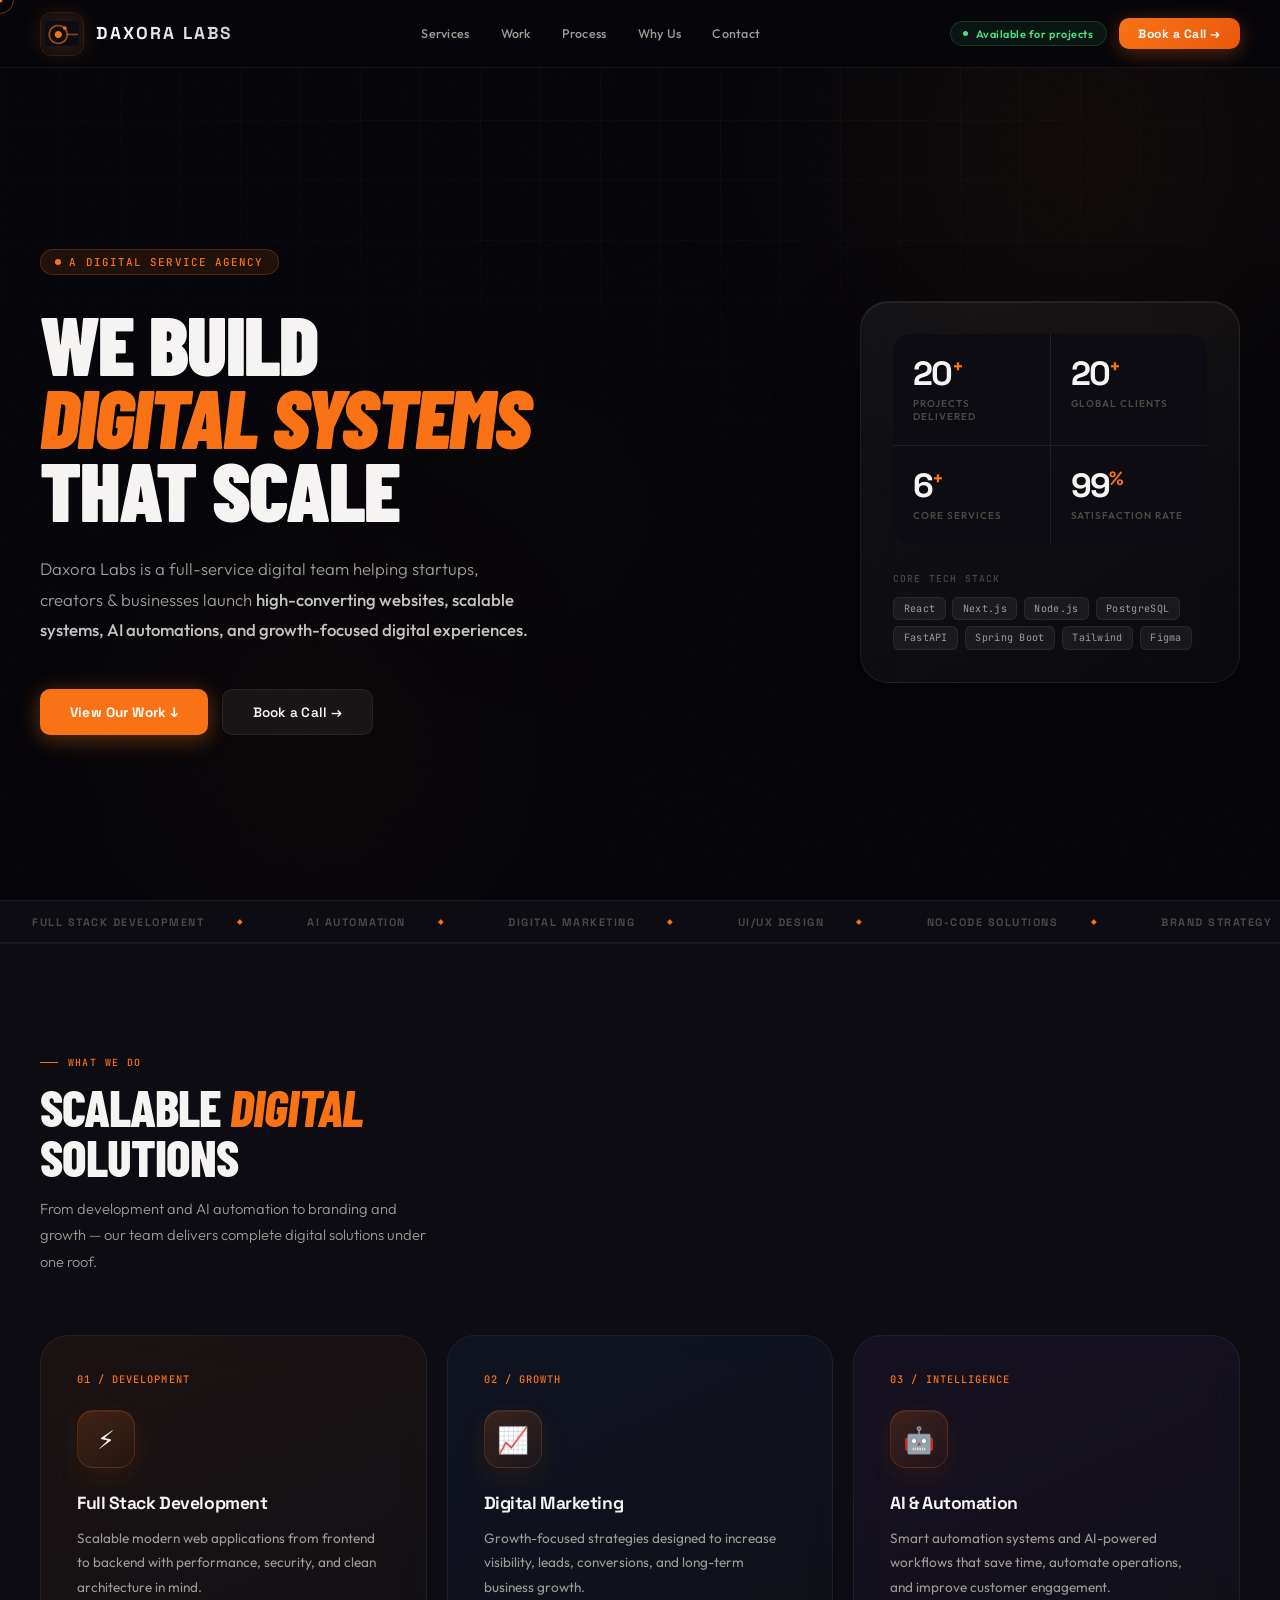
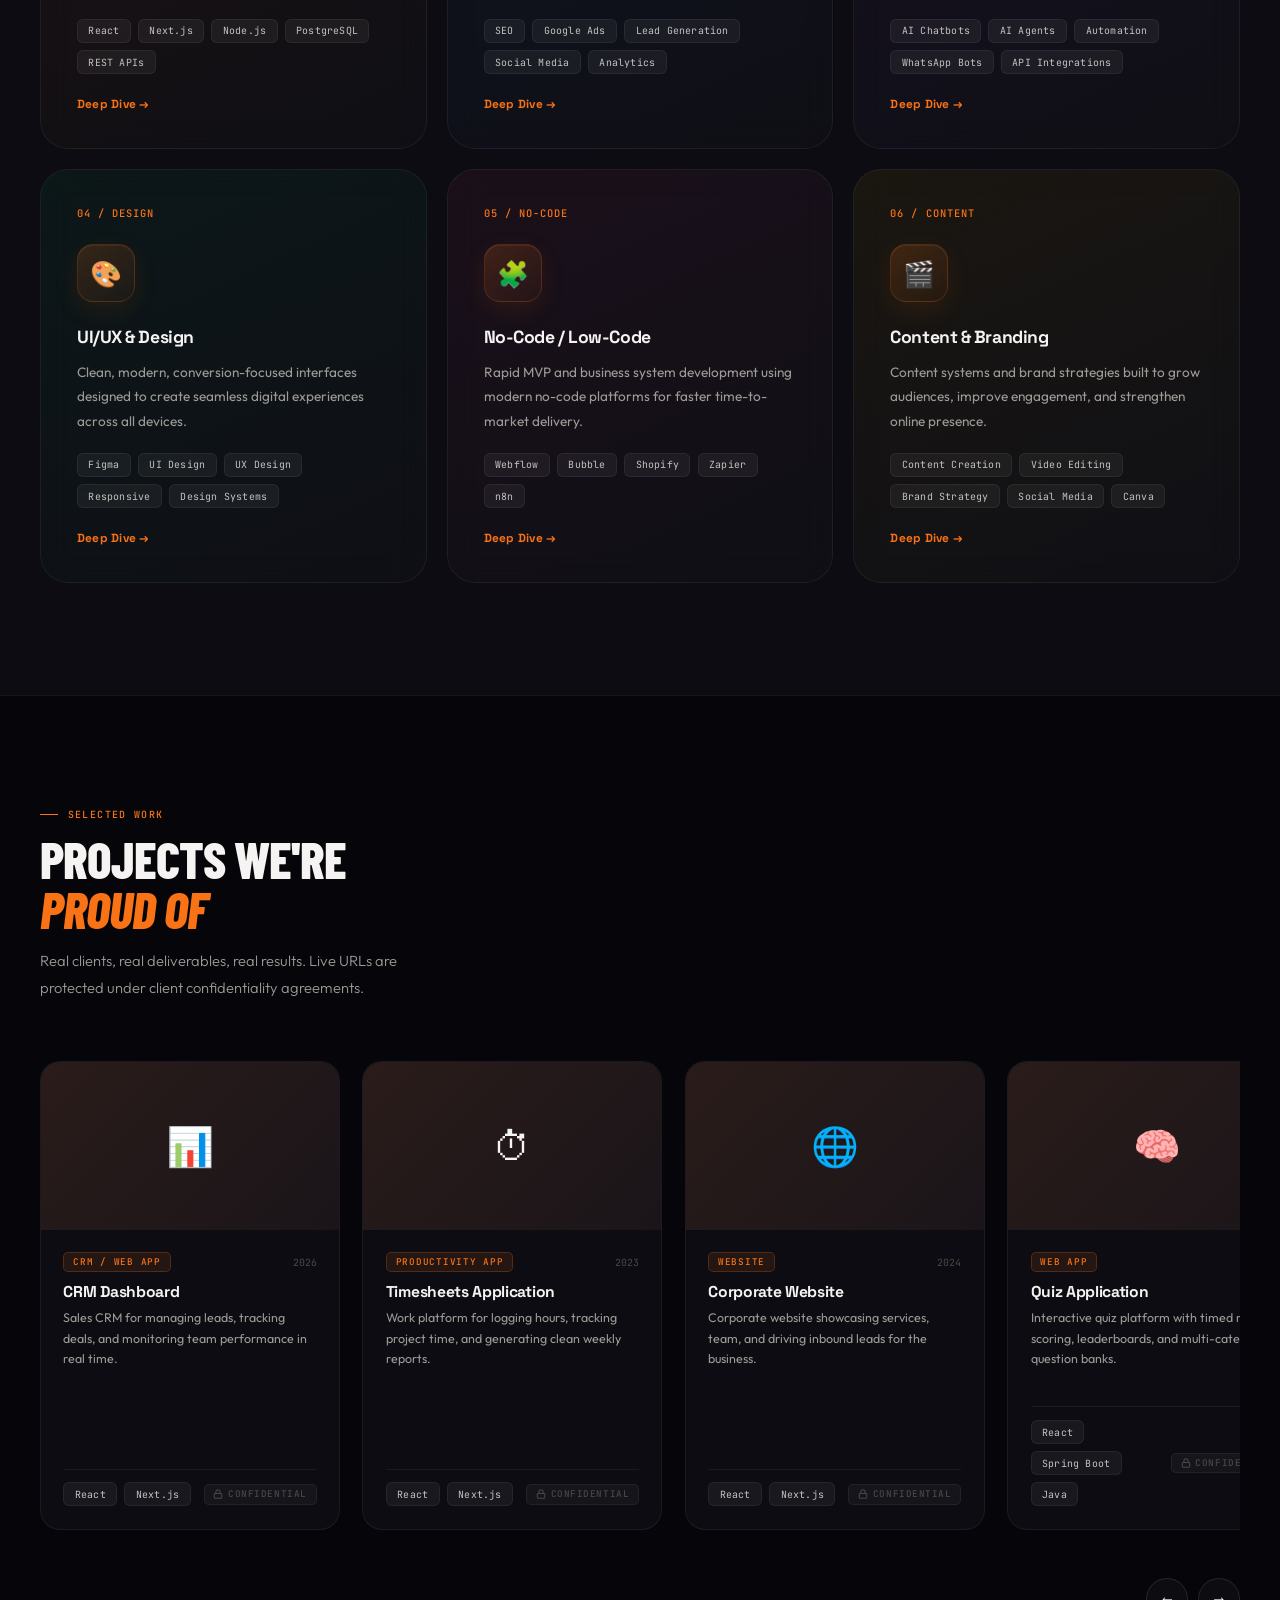
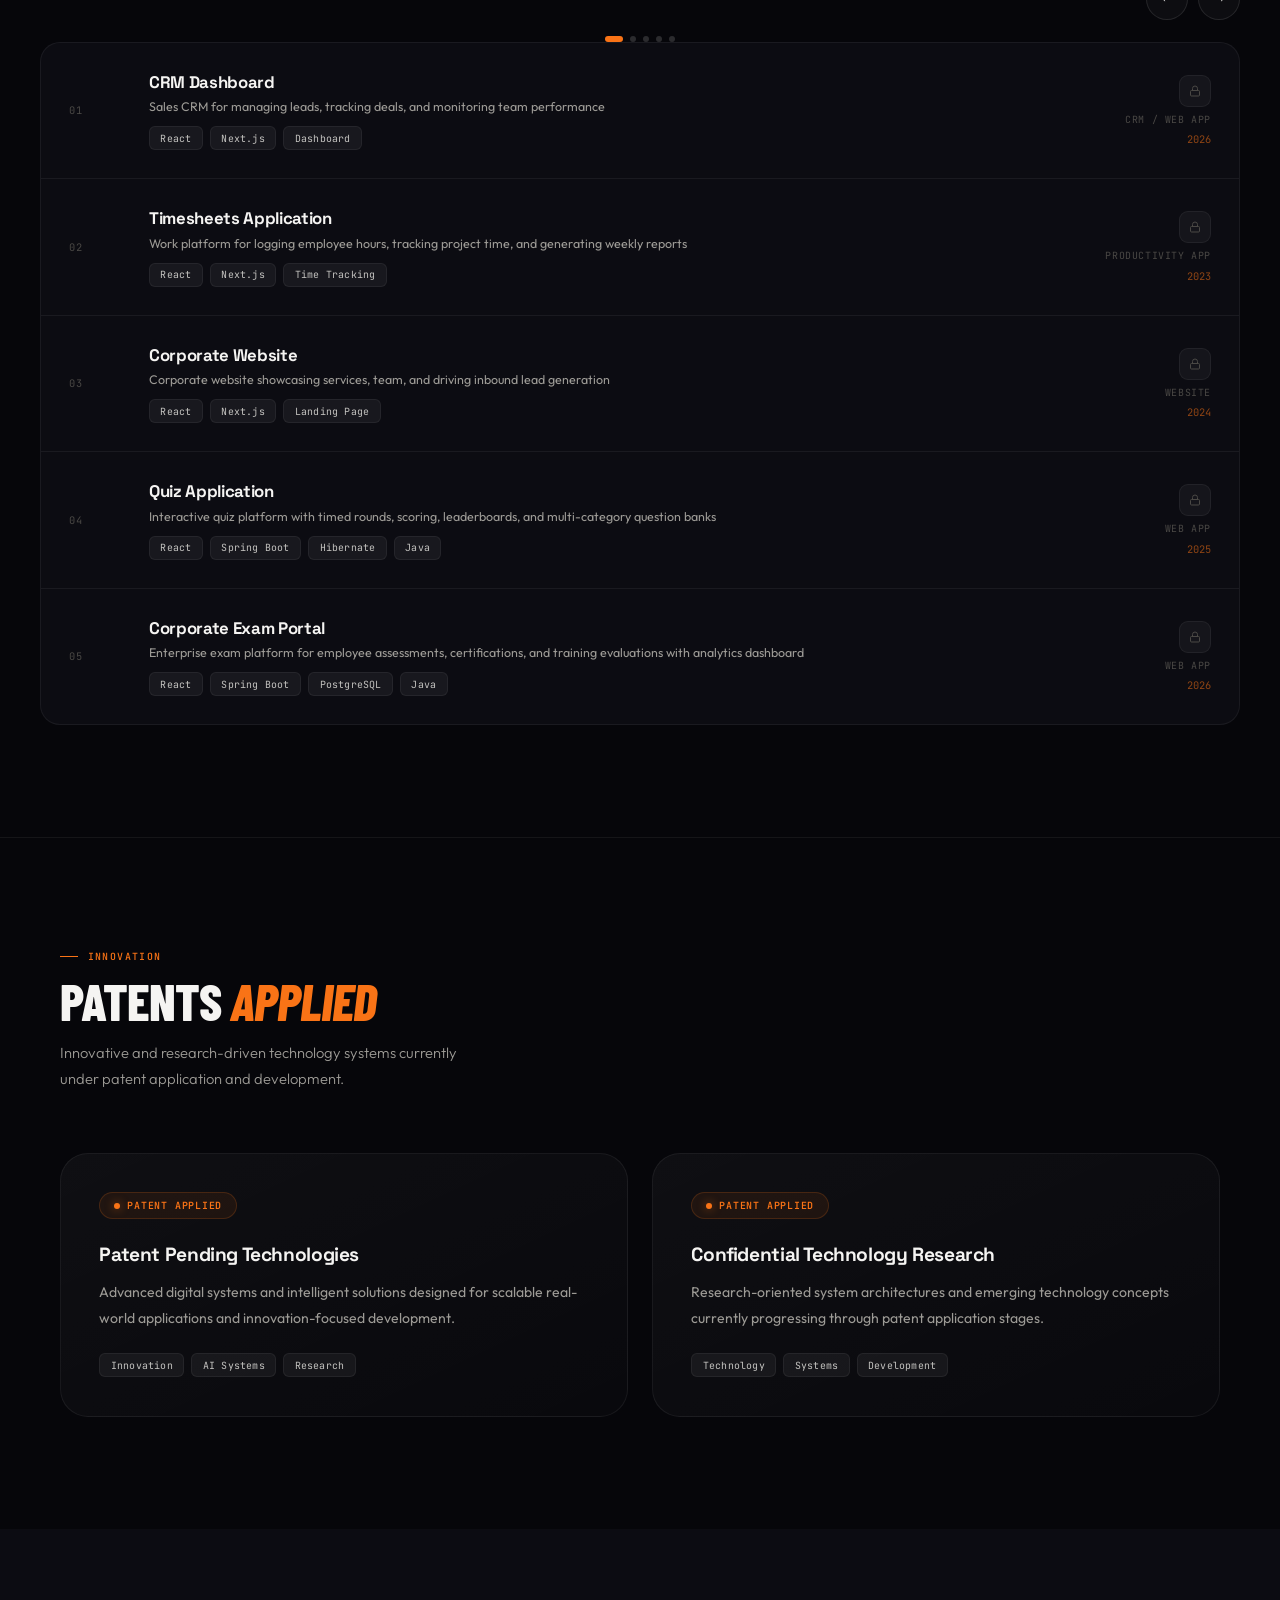
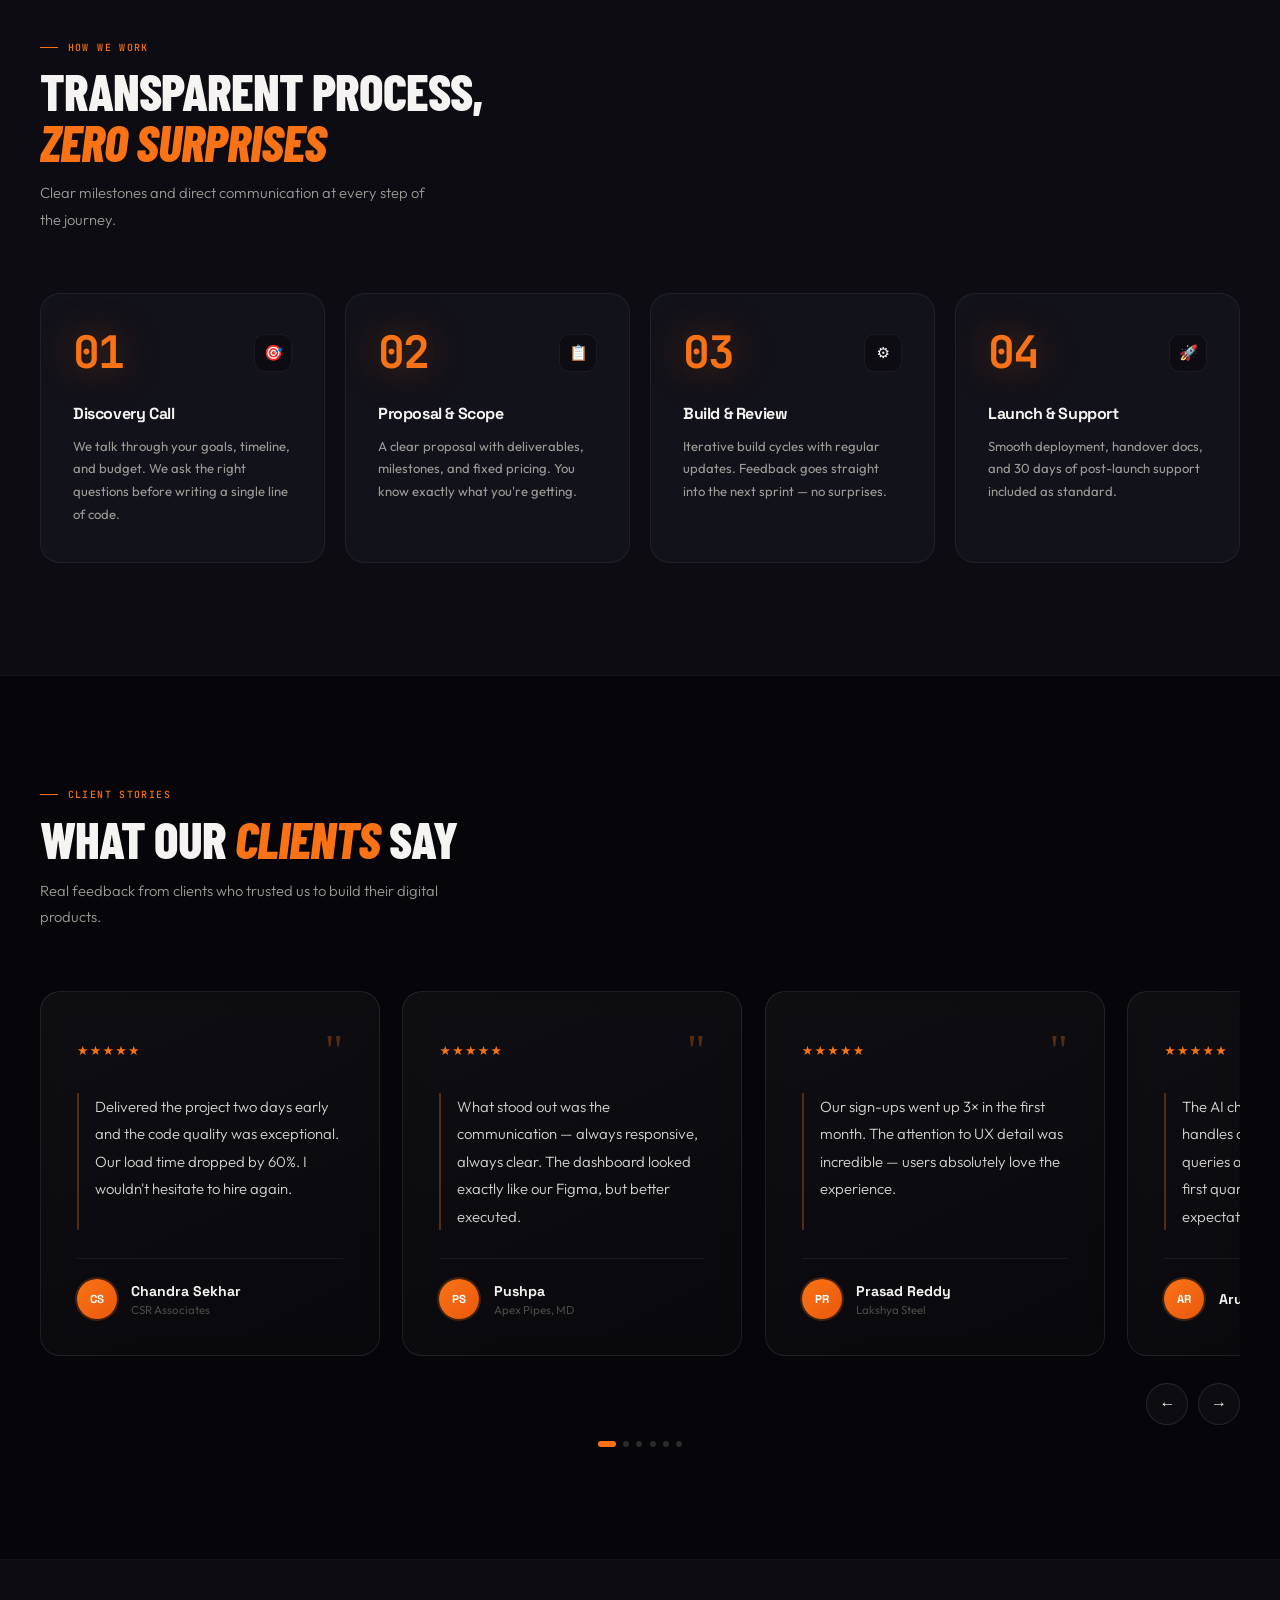
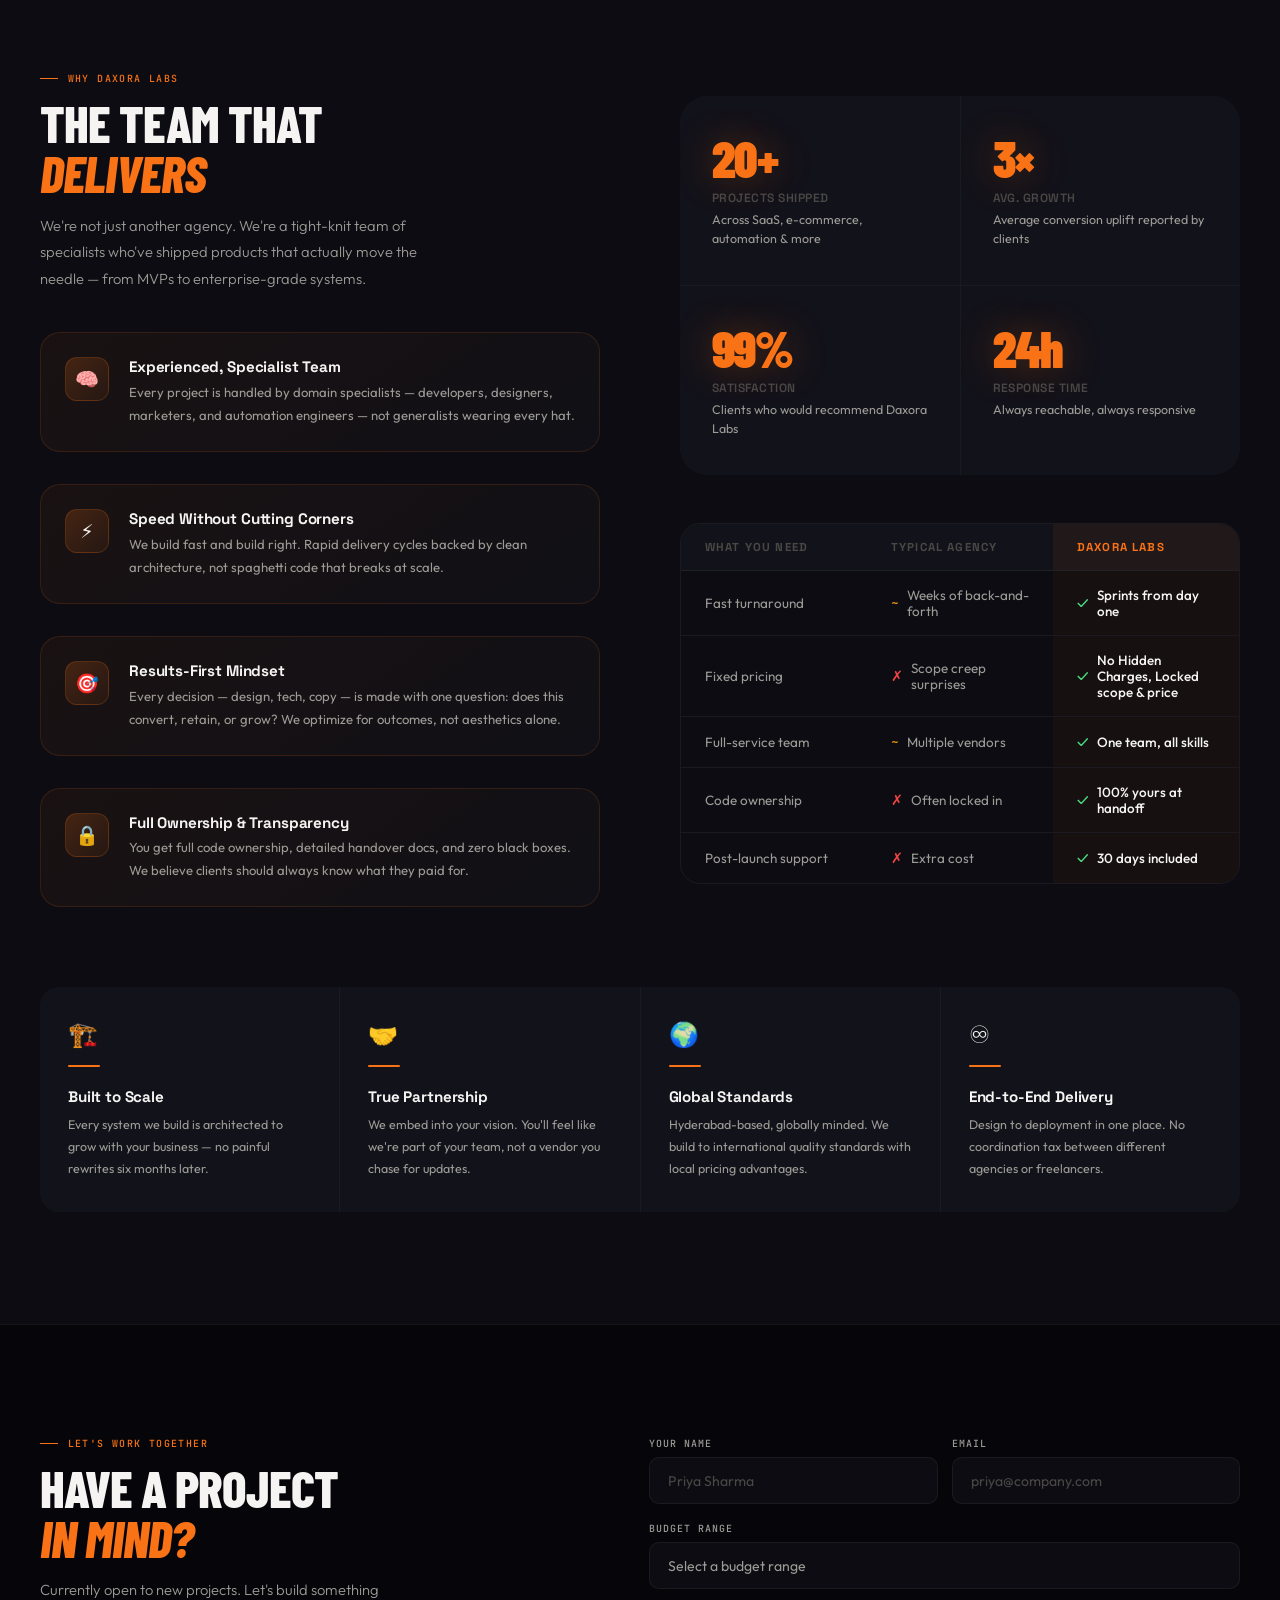
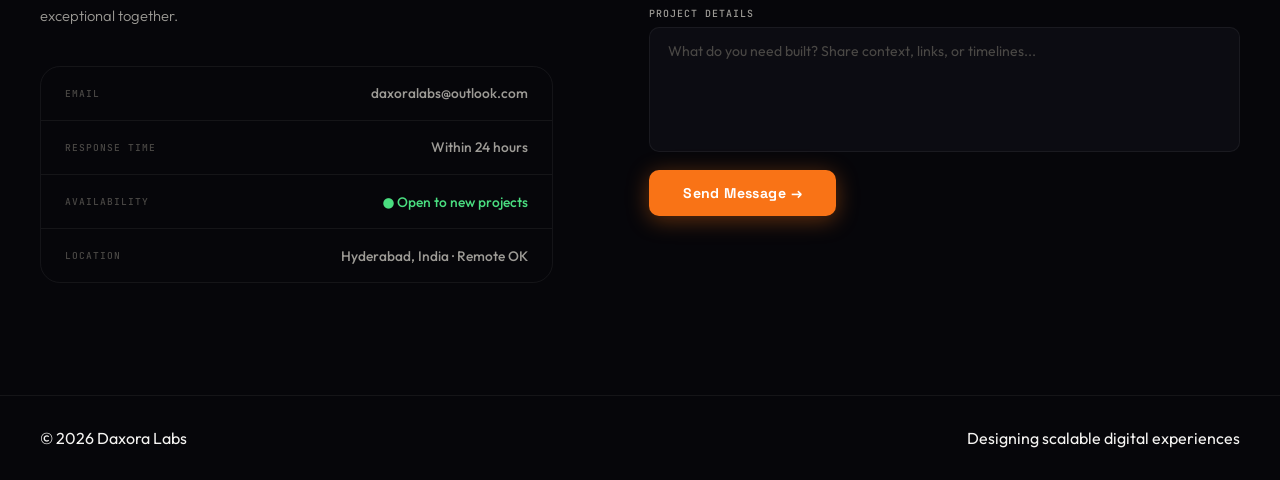
==== commit 423b2980: "Revise footer structure and content Updated footer content to simplify and enhance clarity." ====
--- a/index.html
+++ b/index.html
@@ -894,14 +894,15 @@
 </div>
 
 <footer>
-  <span class="foot-copy">© 2026 <strong>Daxora Labs</strong> — All Rights Reserved</span>
-  <div class="foot-links">
-    <a href="#services">Services</a>
-    <a href="#work">Work</a>
-    <a href="#process">Process</a>
-    <a href="#why">Why Us</a>
-    <a href="#contact">Contact</a>
-  </div>
+
+<div>
+© 2026 Daxora Labs
+</div>
+
+<div>
+Designing scalable digital experiences
+</div>
+
 </footer>
 
 <script>
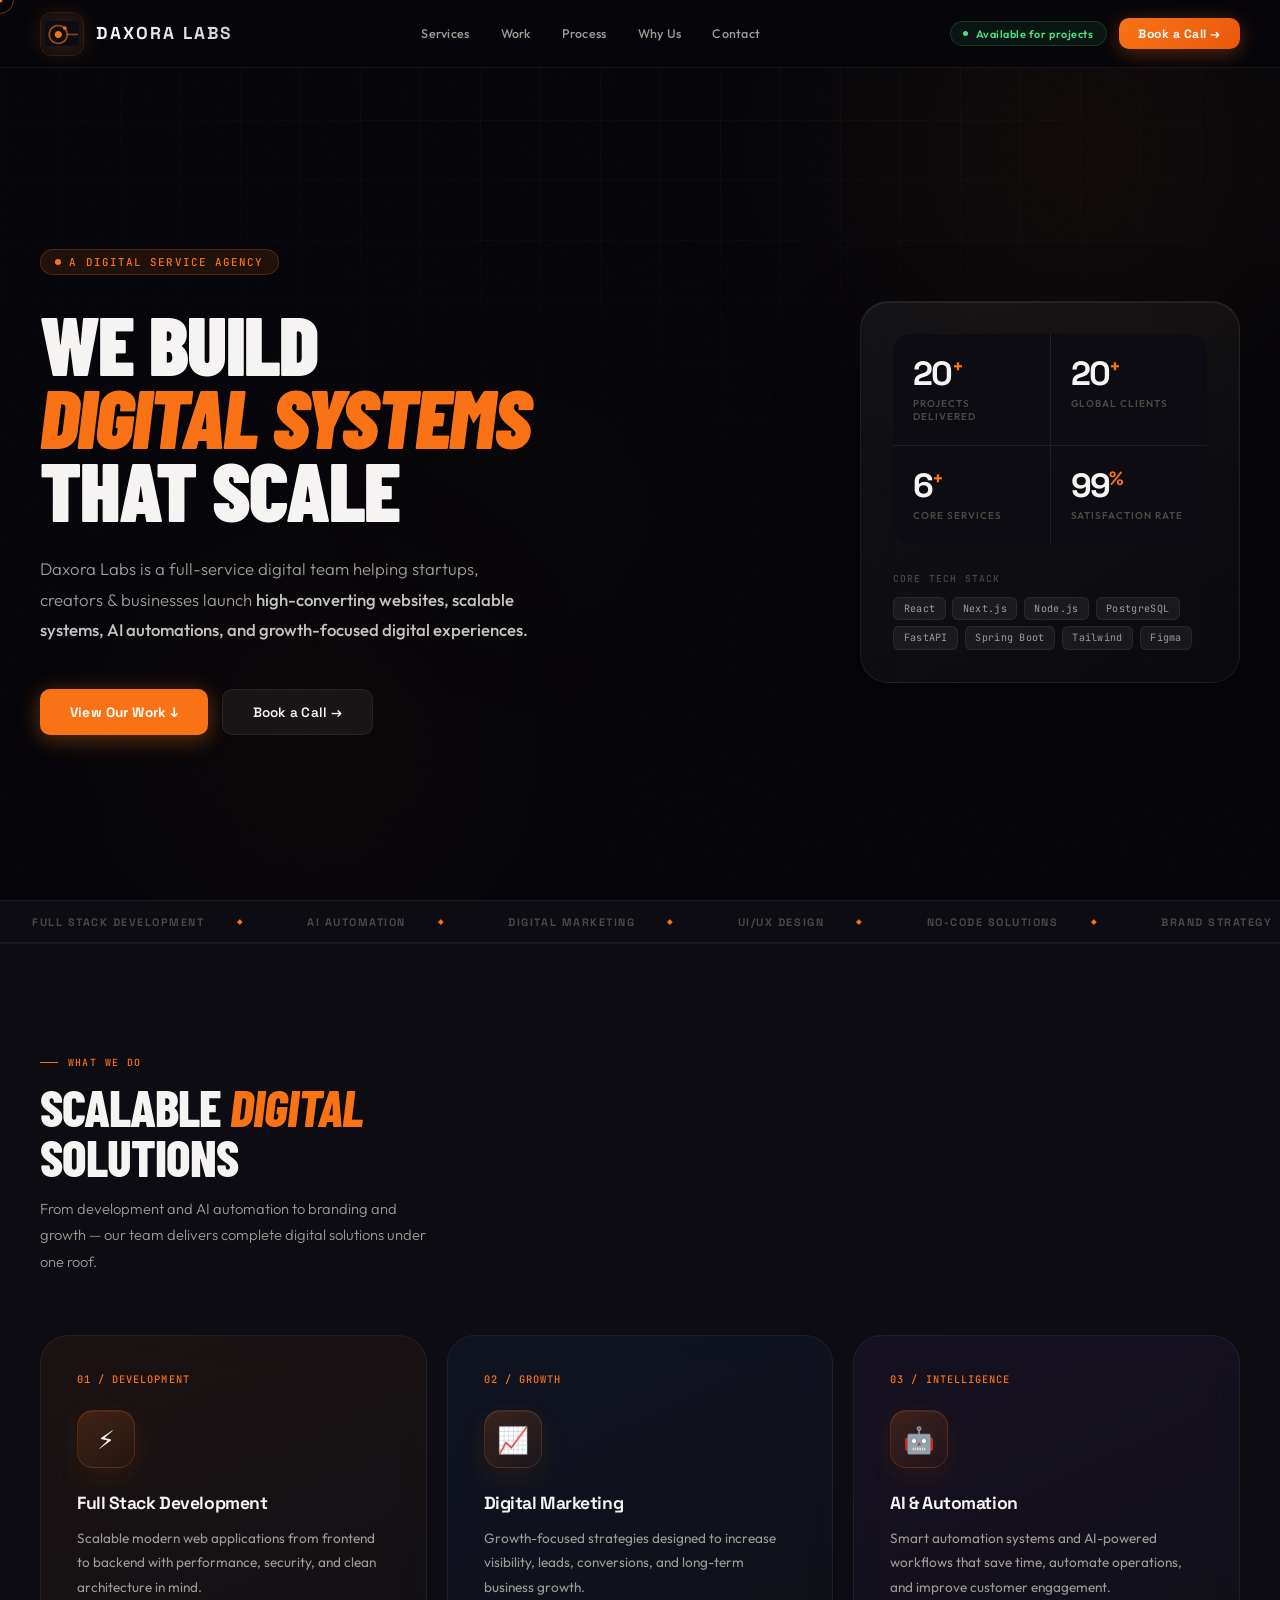
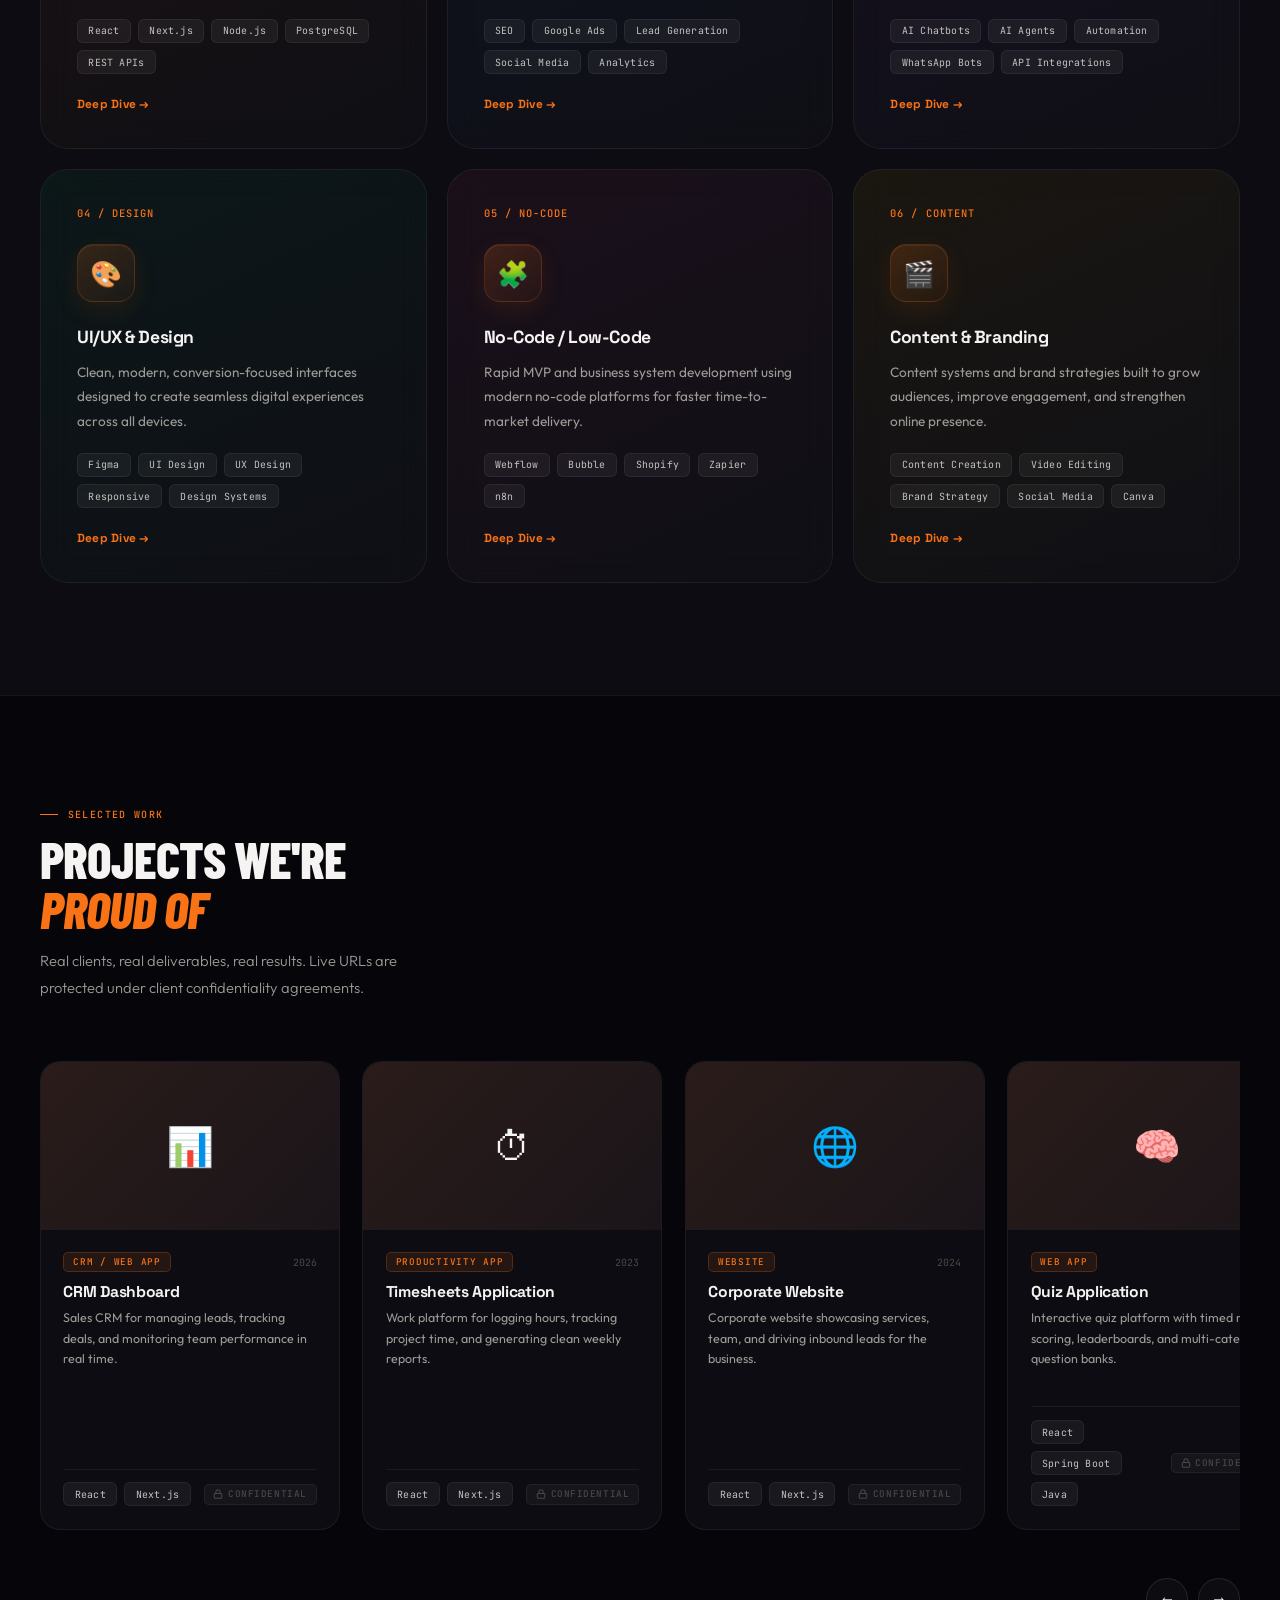
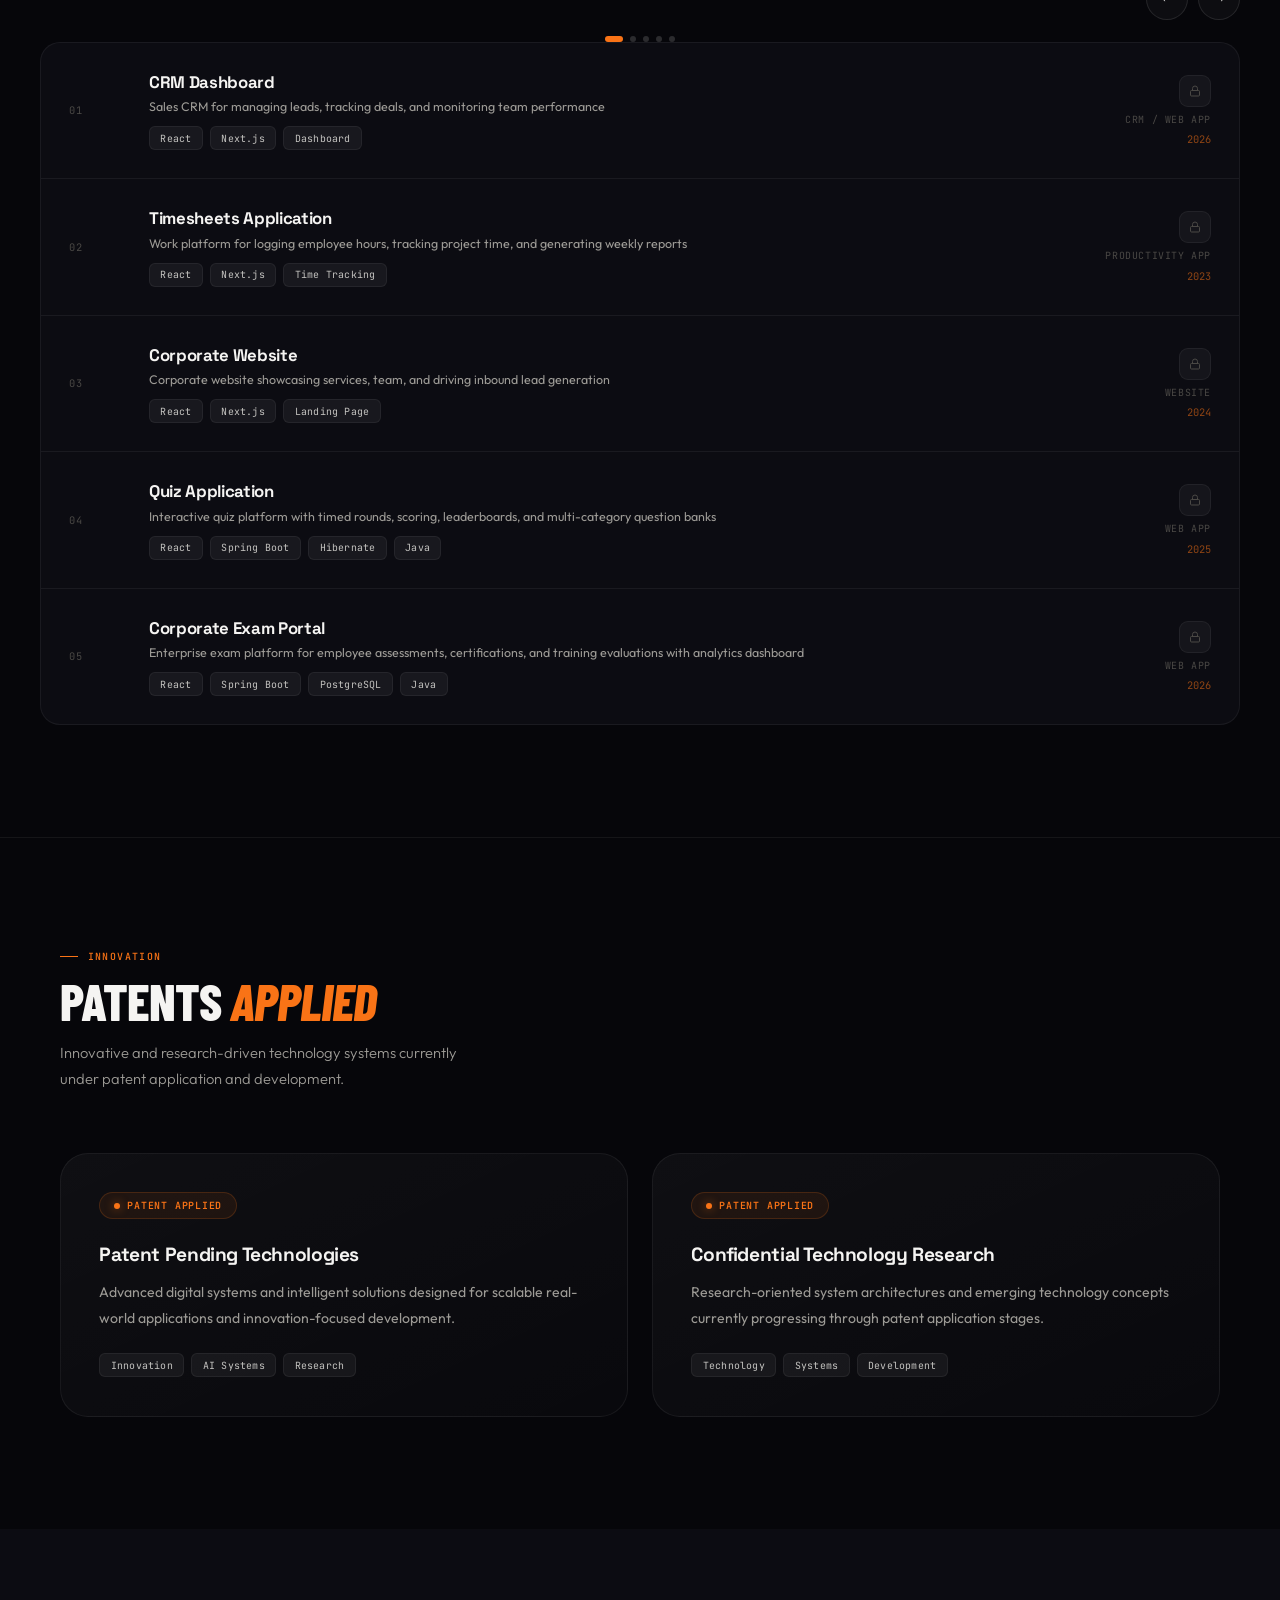
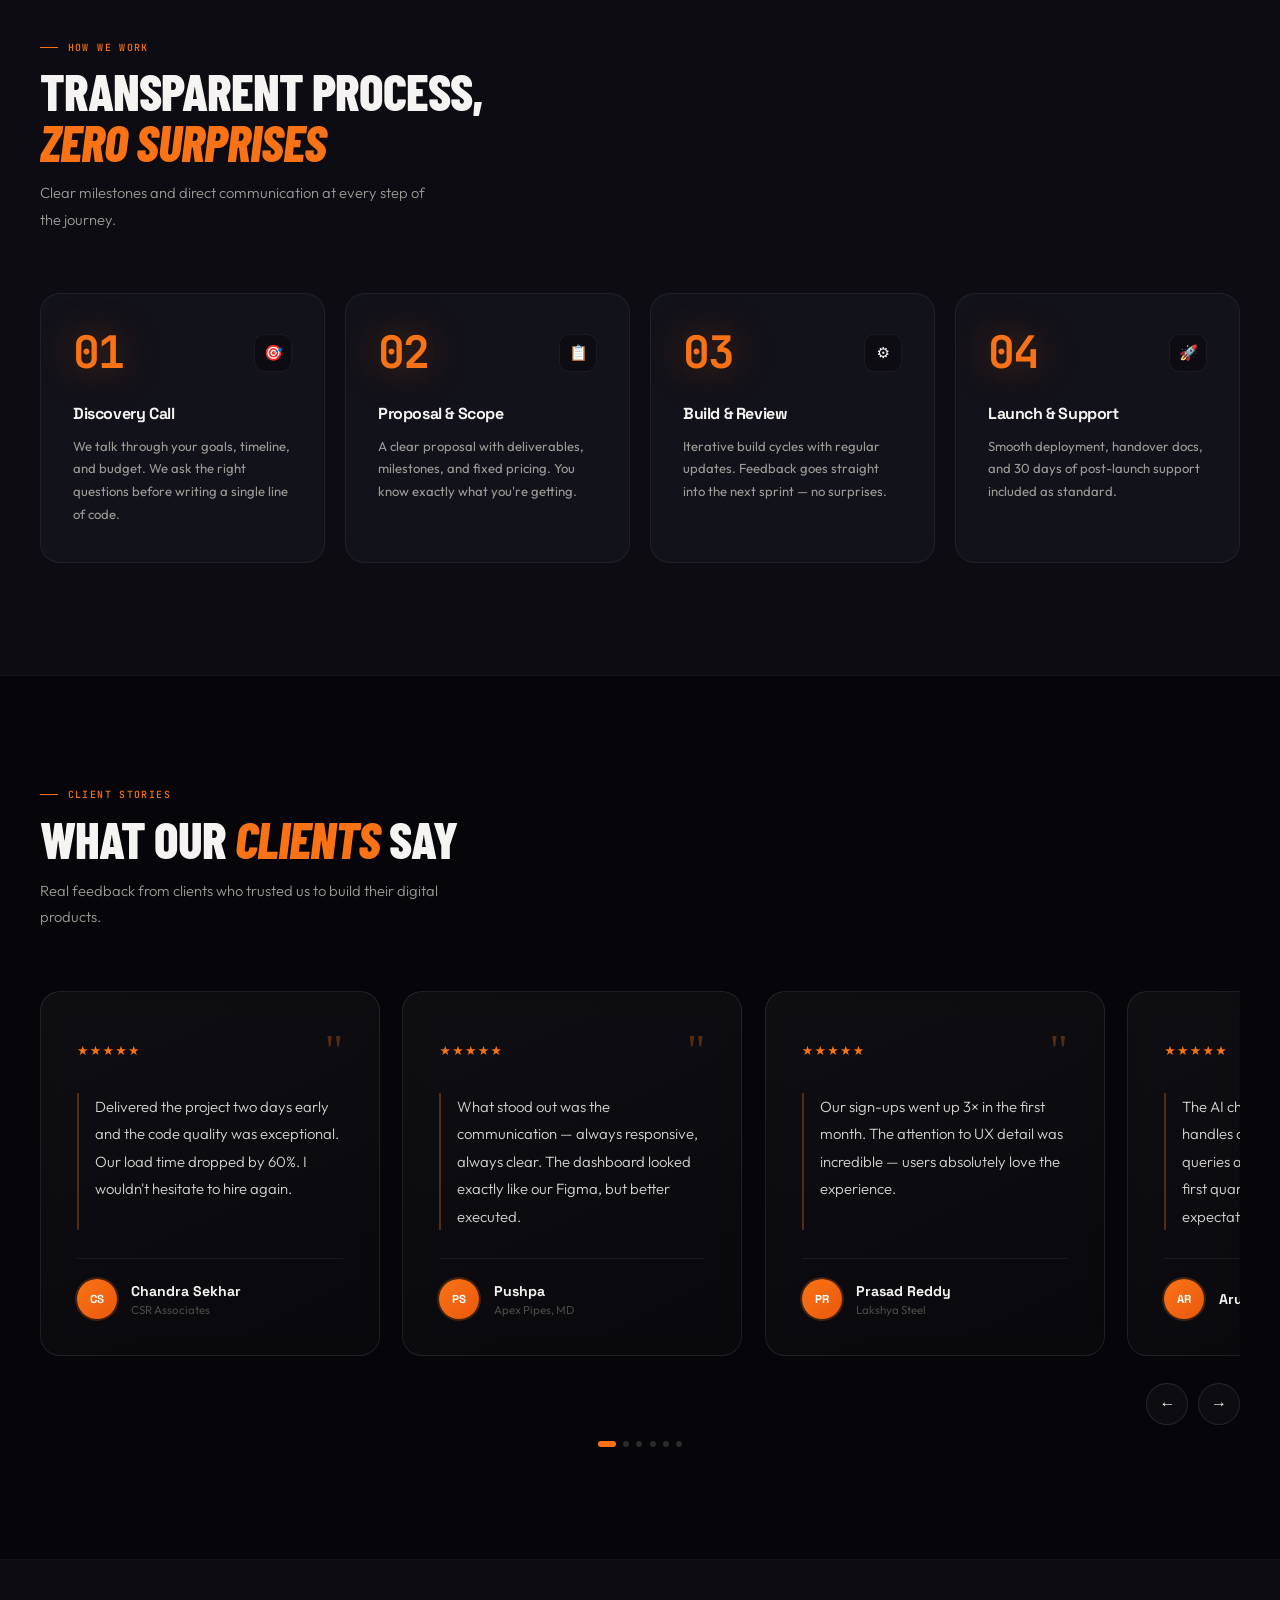
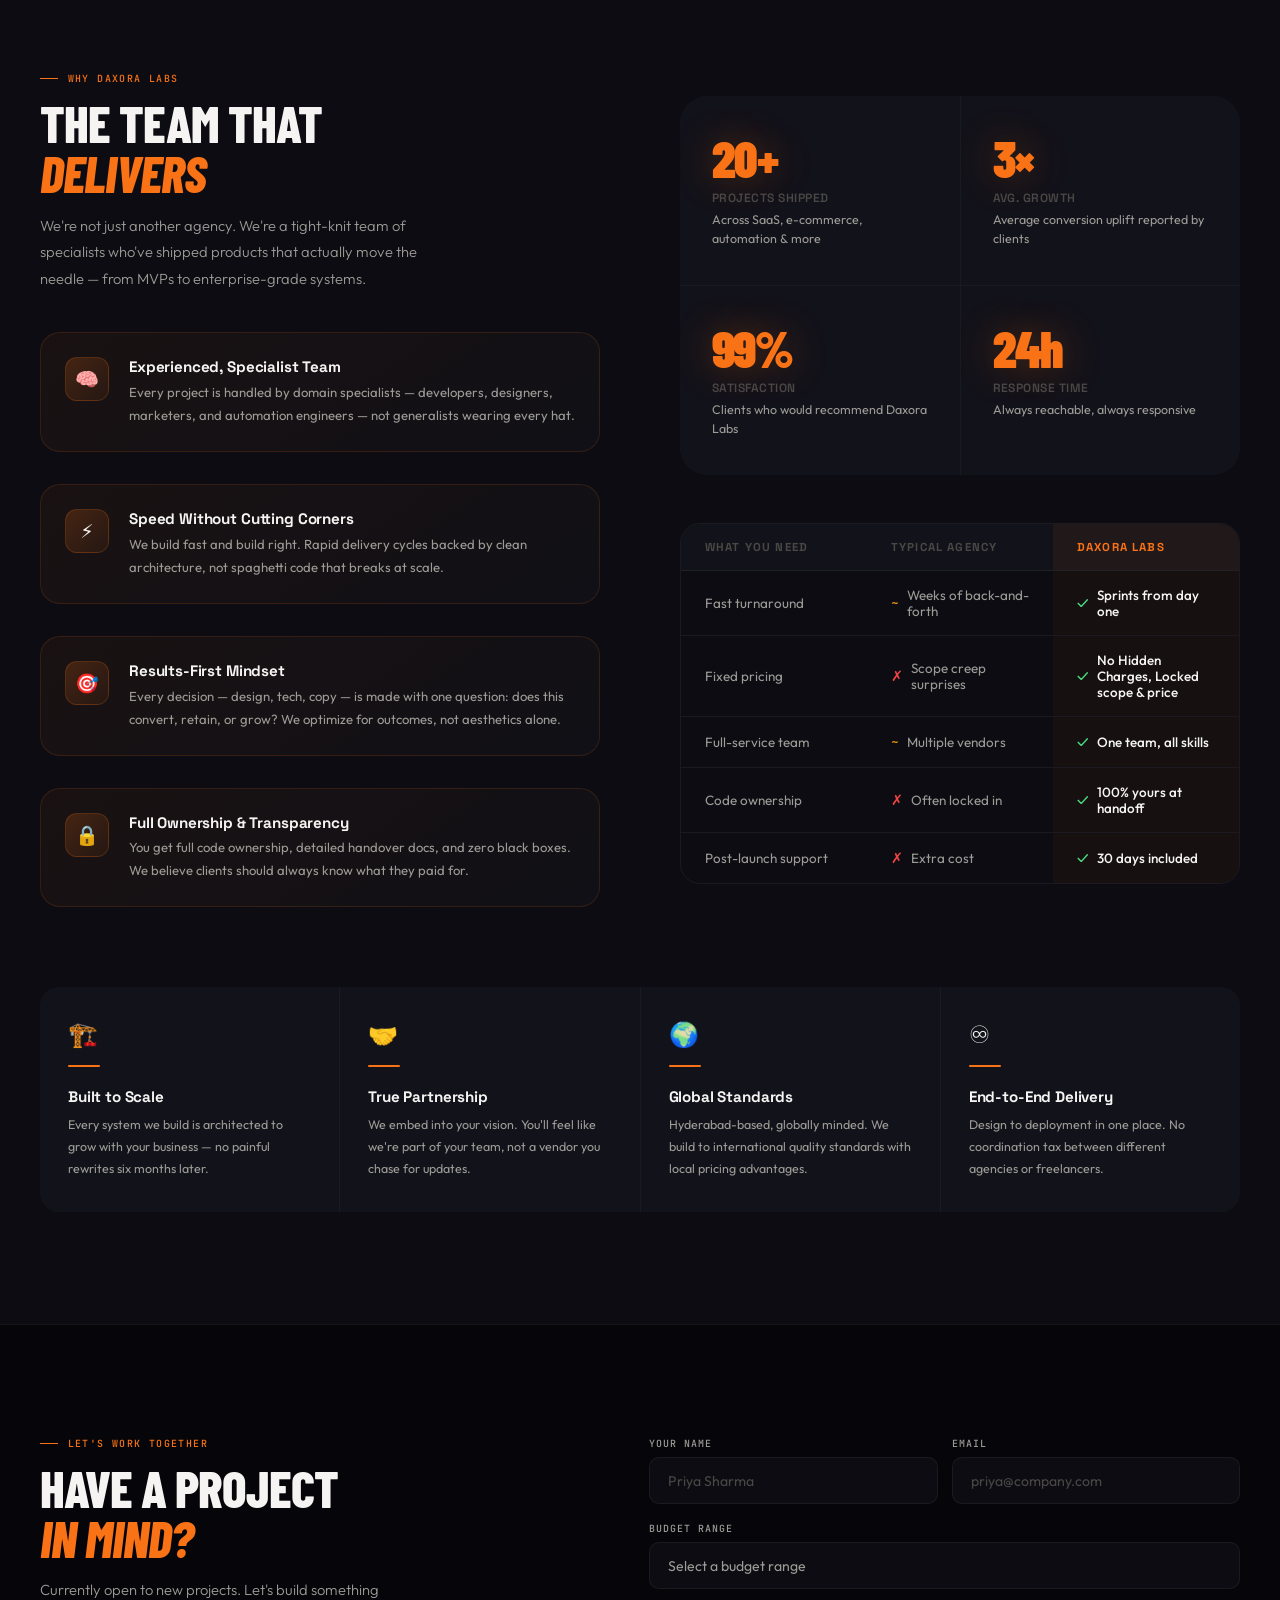
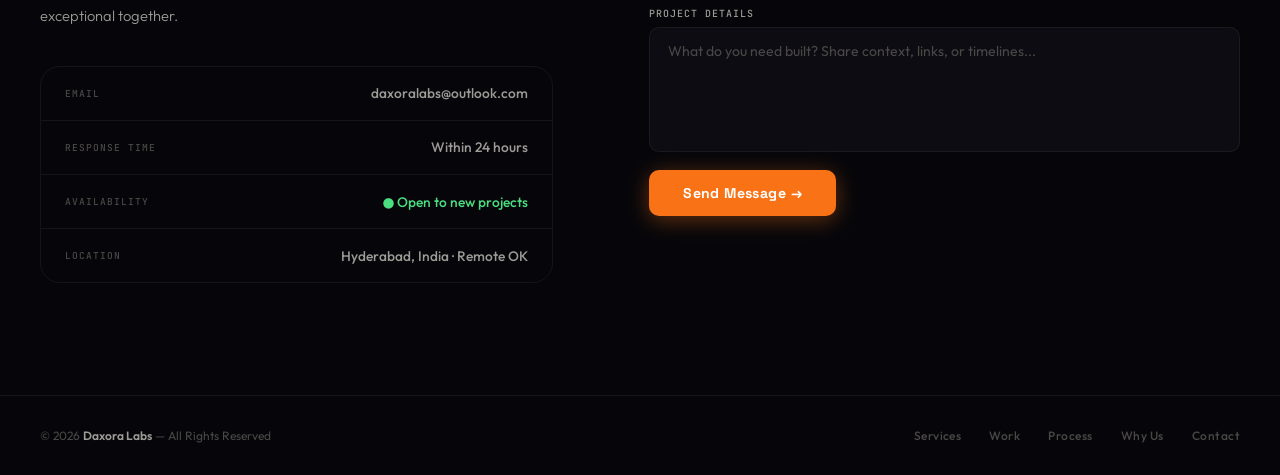
==== commit 1d13535b: "Revamp footer with copyright and navigation links Updated footer content with copyright notice and l" ====
--- a/index.html
+++ b/index.html
@@ -894,15 +894,14 @@
 </div>
 
 <footer>
-
-<div>
-© 2026 Daxora Labs
-</div>
-
-<div>
-Designing scalable digital experiences
-</div>
-
+  <span class="foot-copy">© 2026 <strong>Daxora Labs</strong> — All Rights Reserved</span>
+  <div class="foot-links">
+    <a href="index.html#services">Services</a>
+    <a href="index.html#work">Work</a>
+    <a href="index.html#process">Process</a>
+    <a href="index.html#why">Why Us</a>
+    <a href="index.html#contact">Contact</a>
+  </div>
 </footer>
 
 <script>
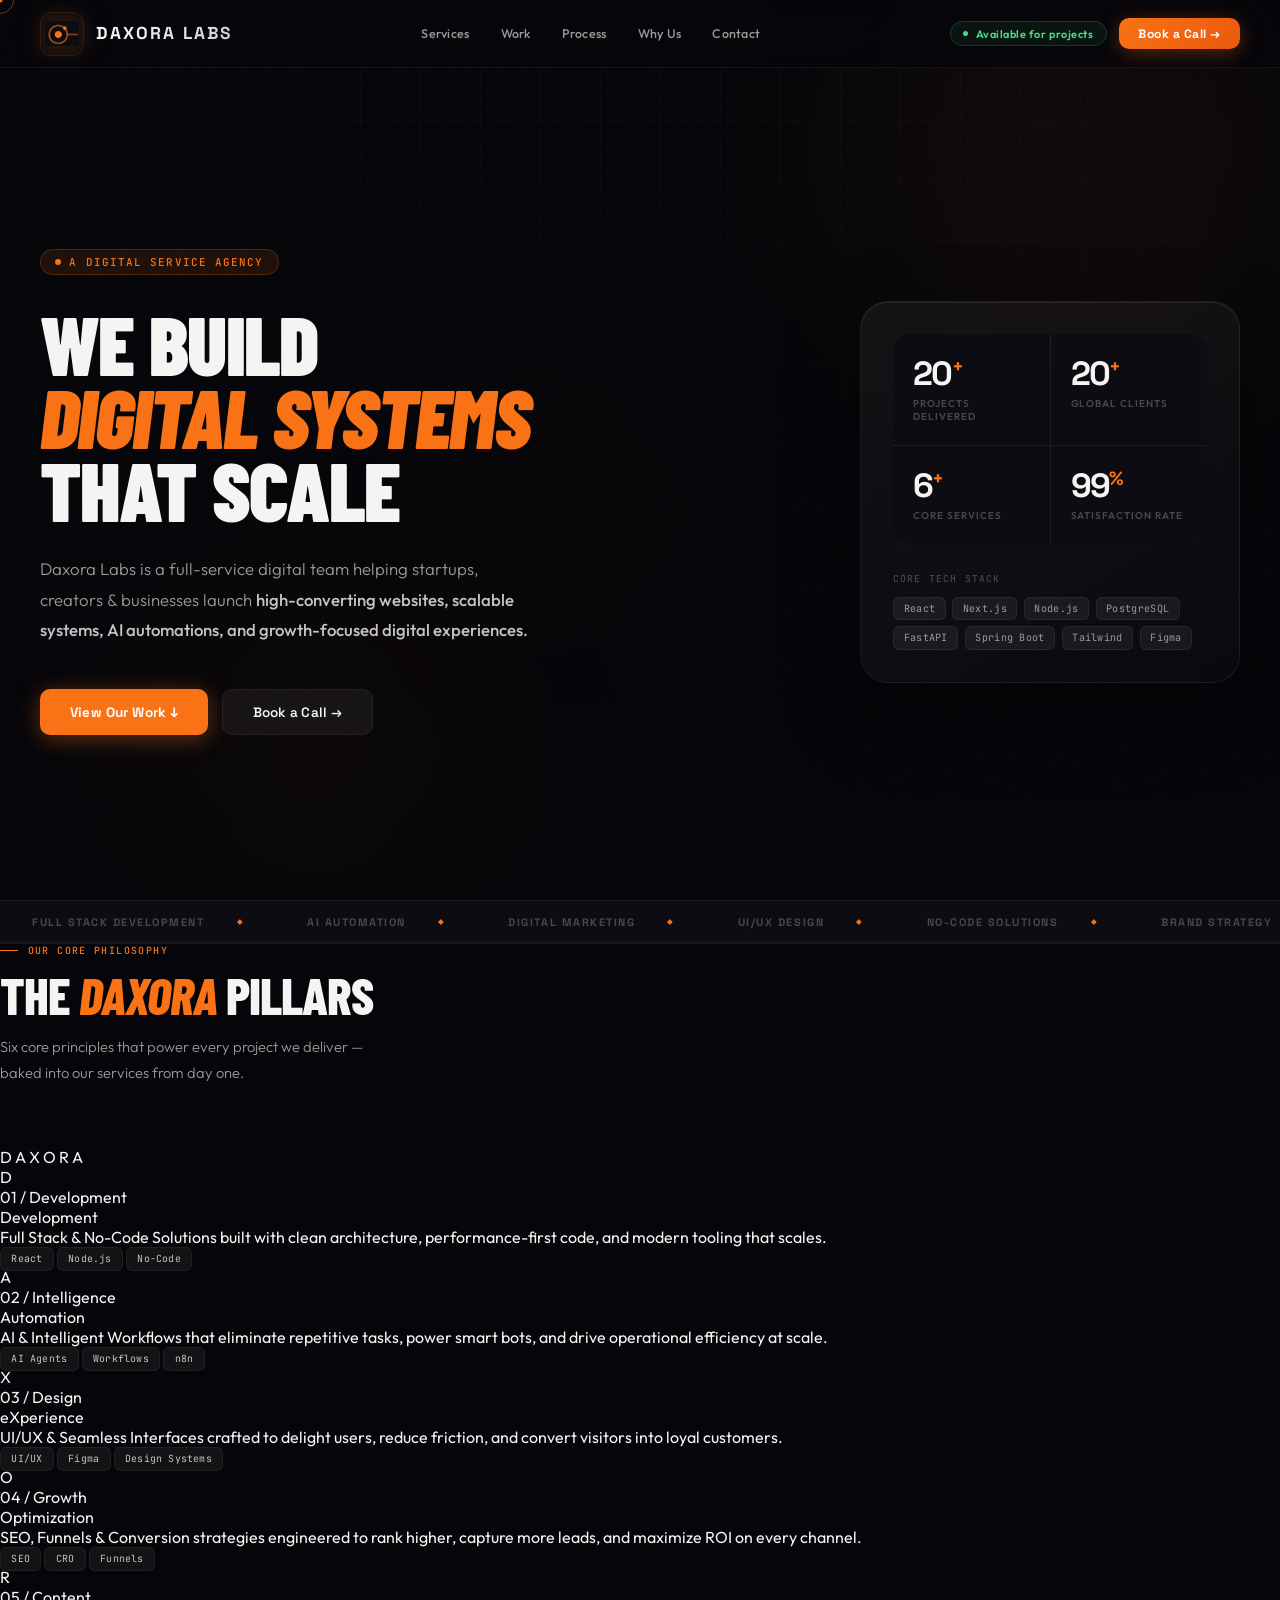
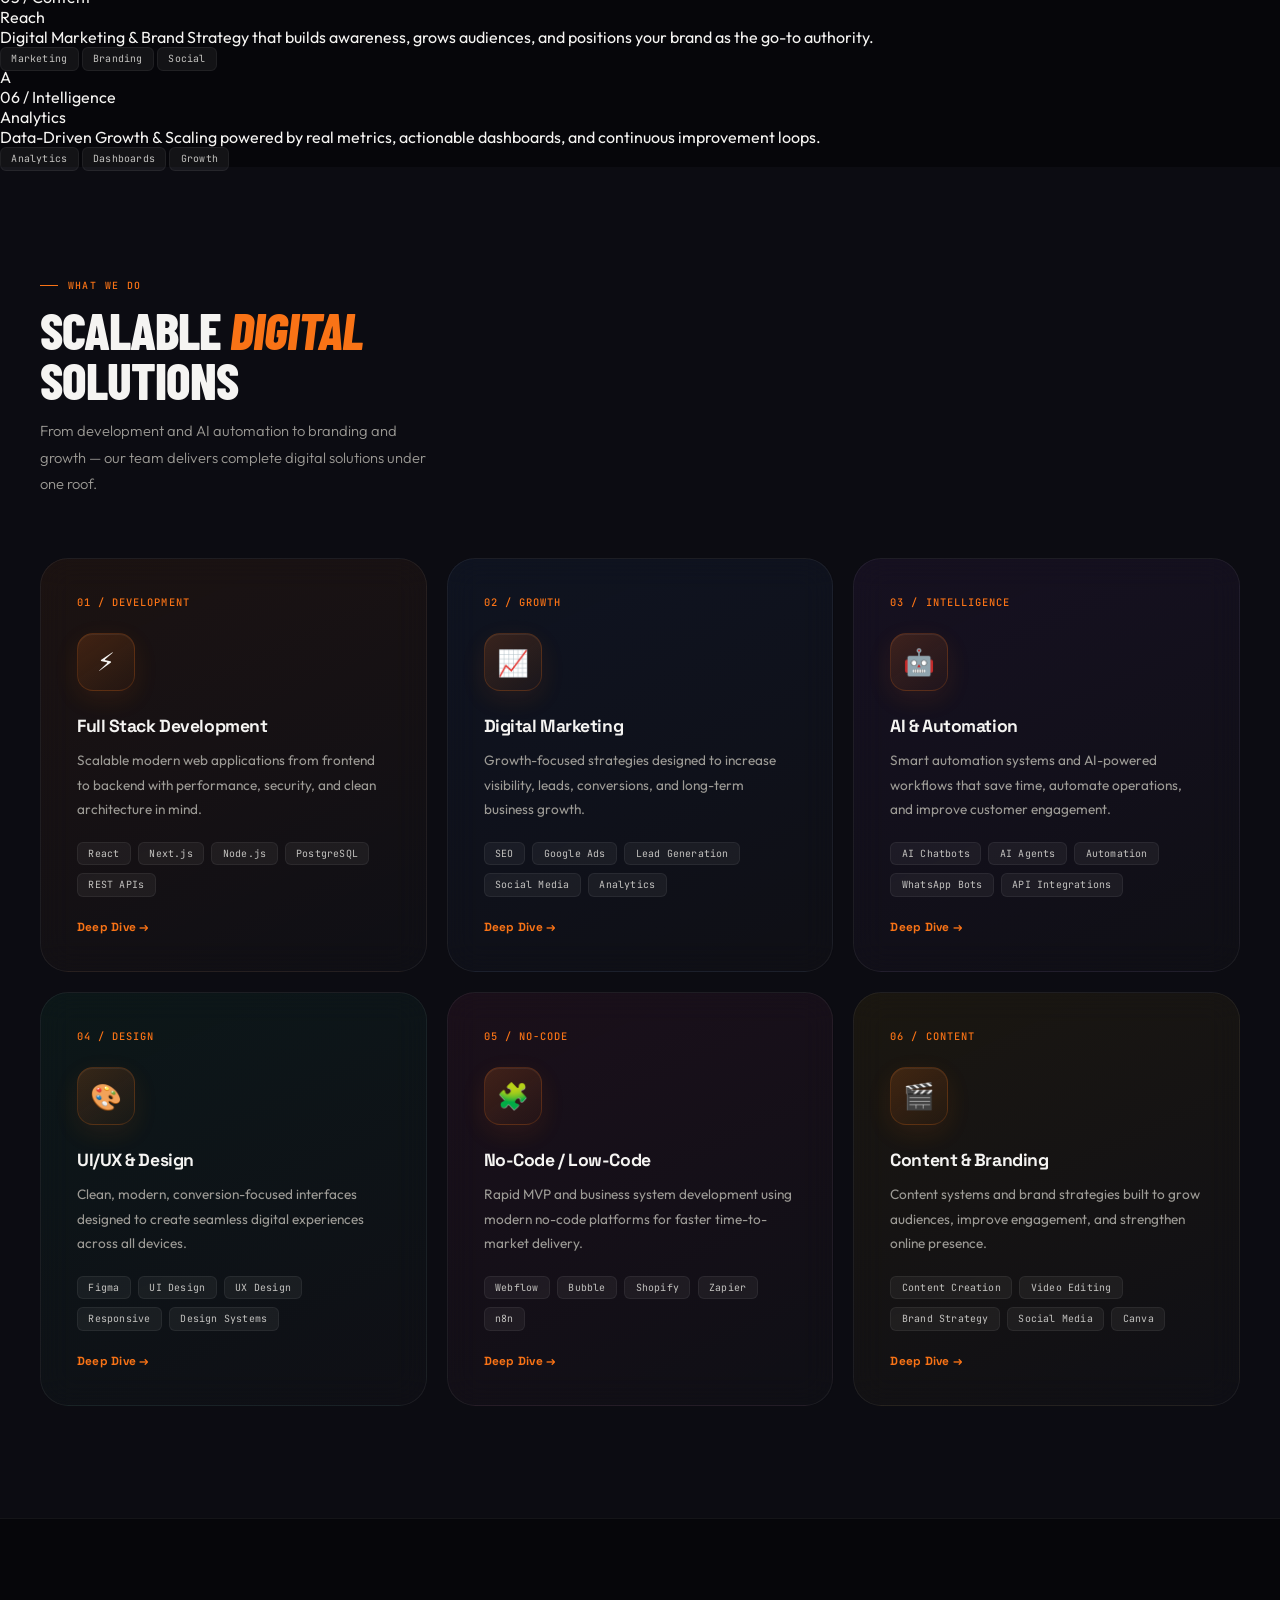
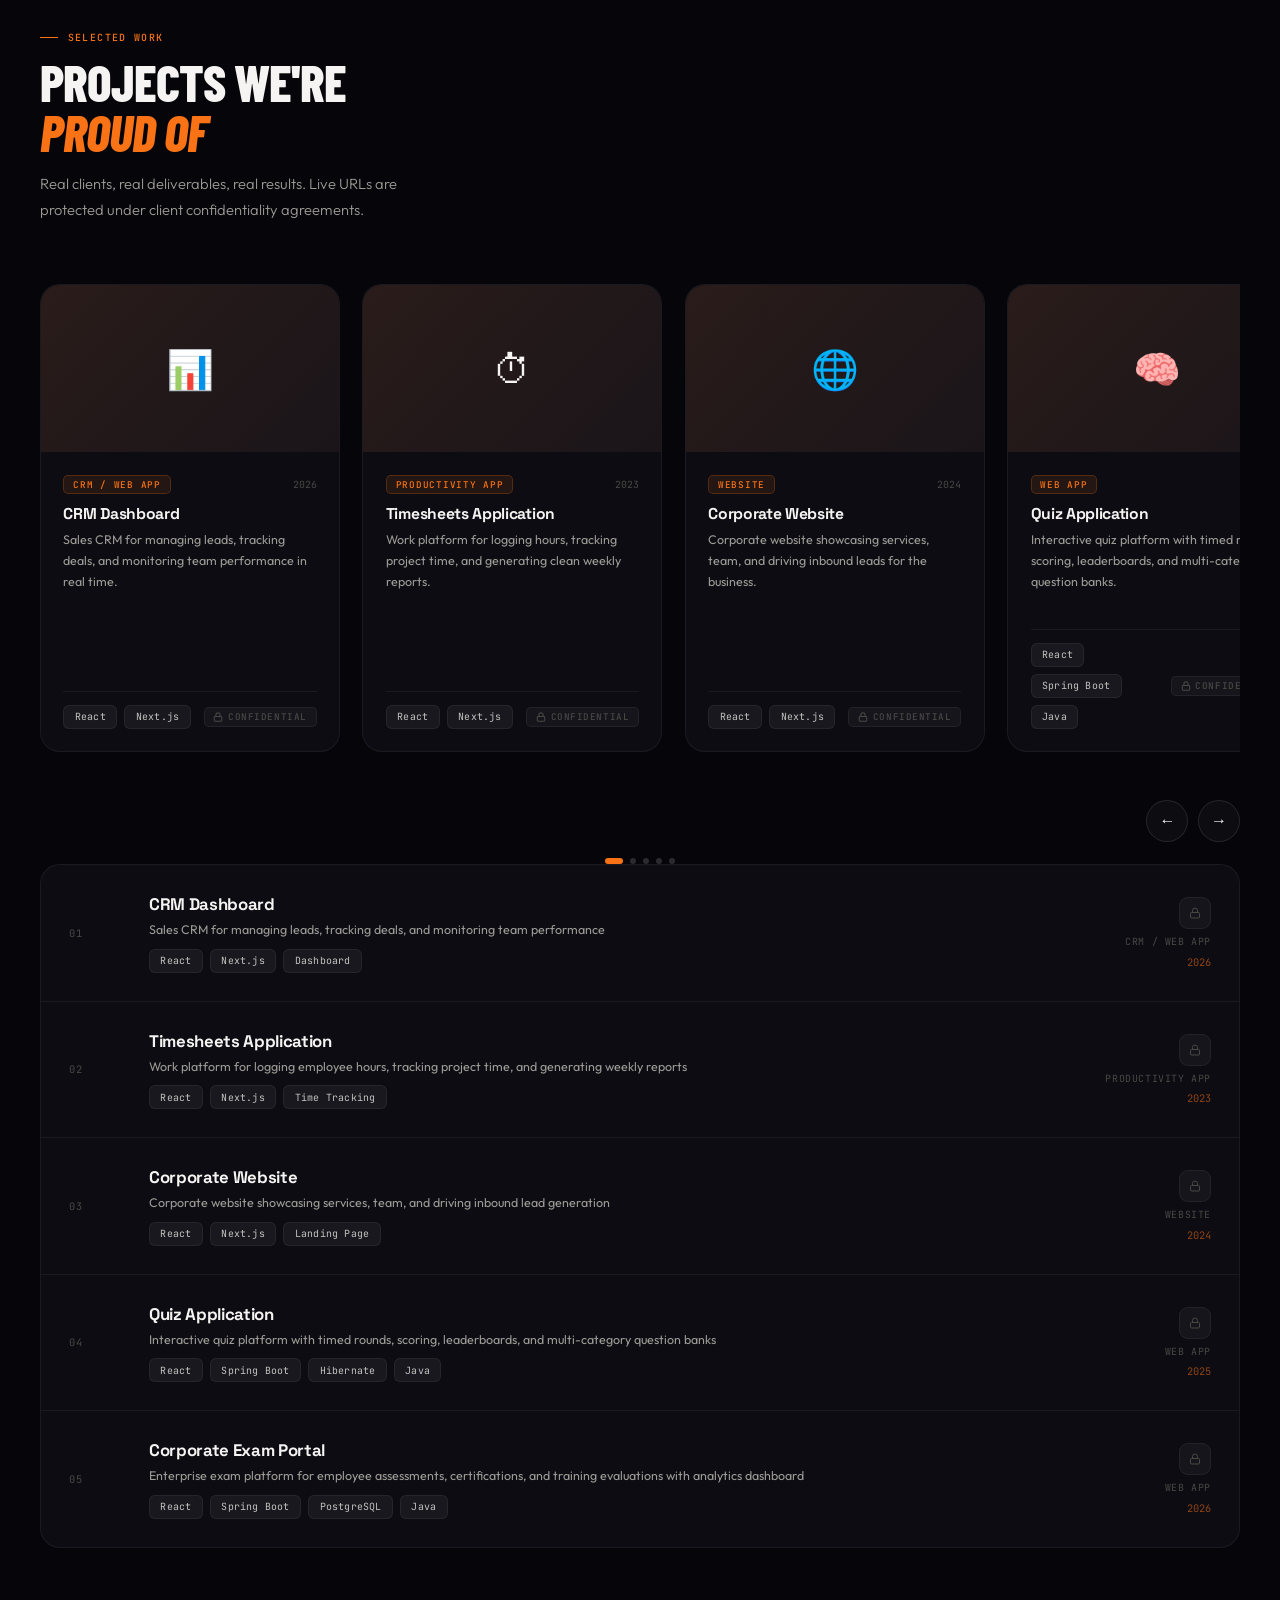
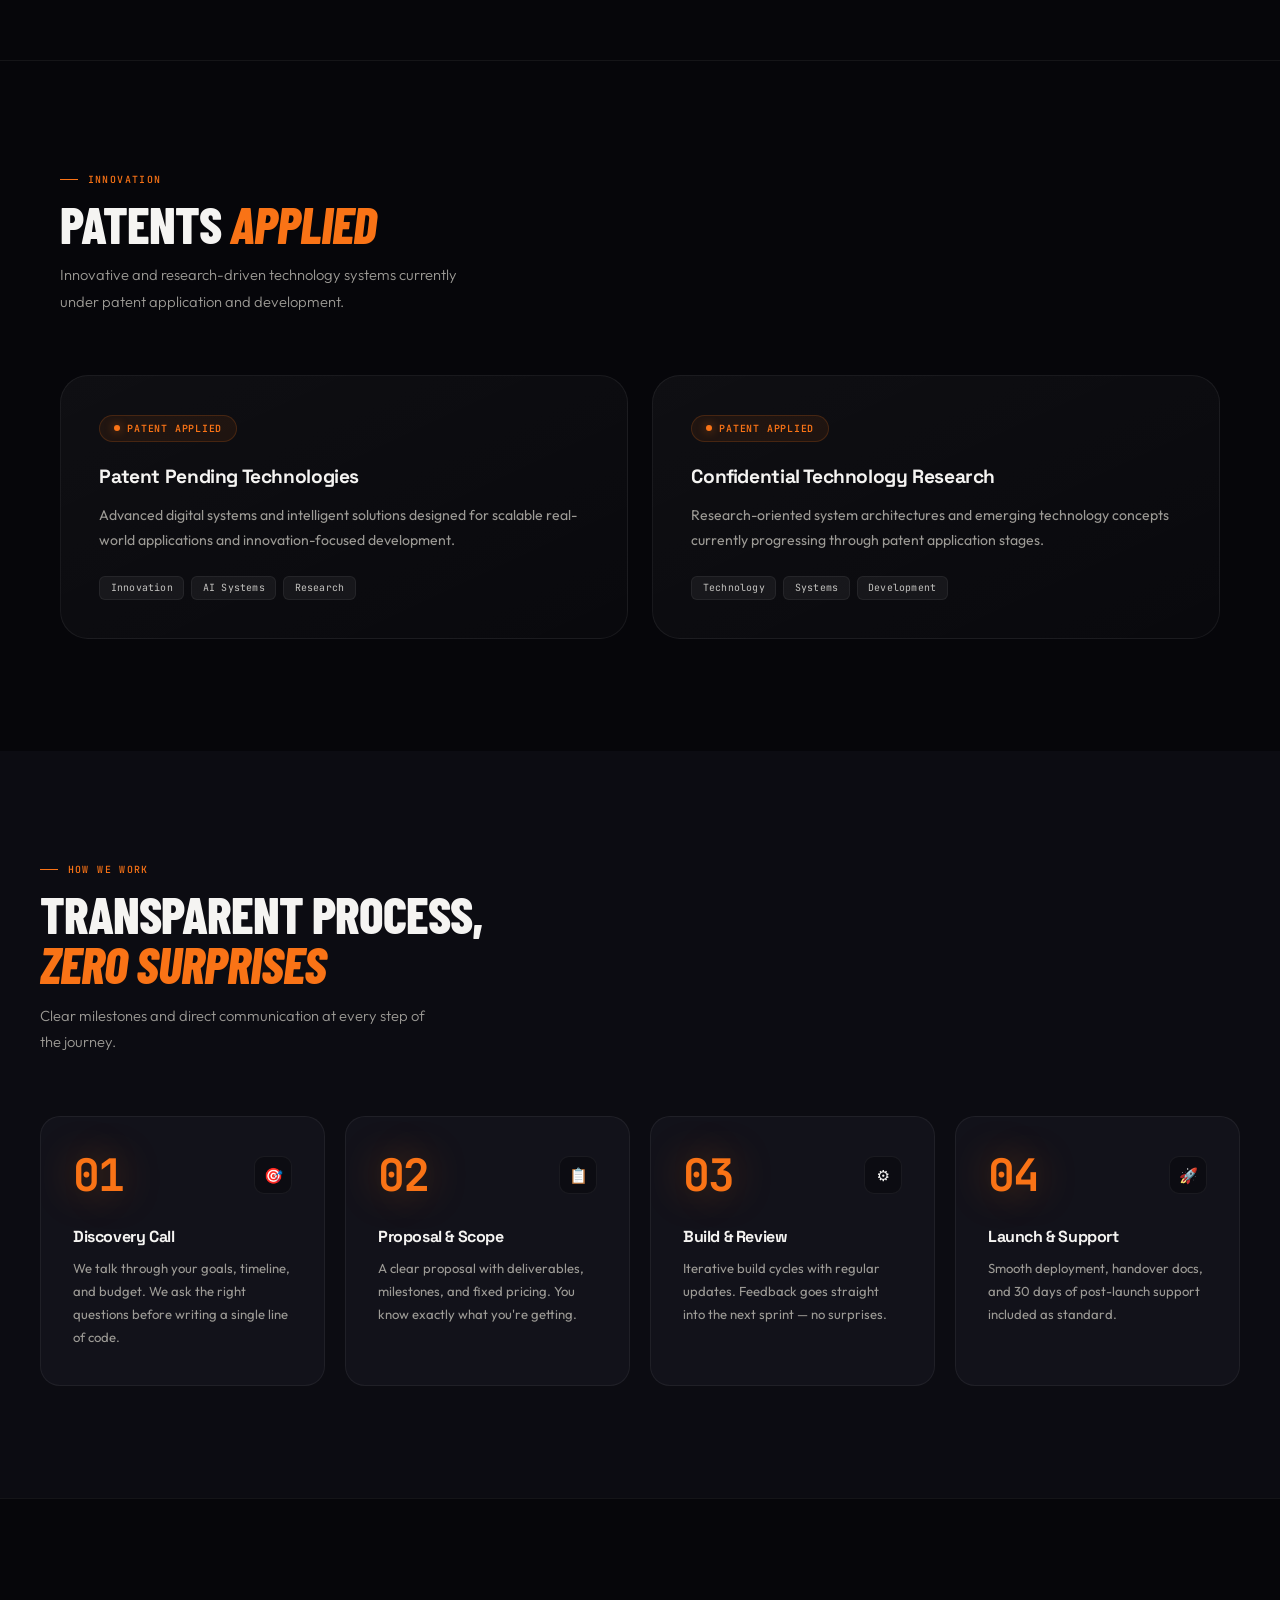
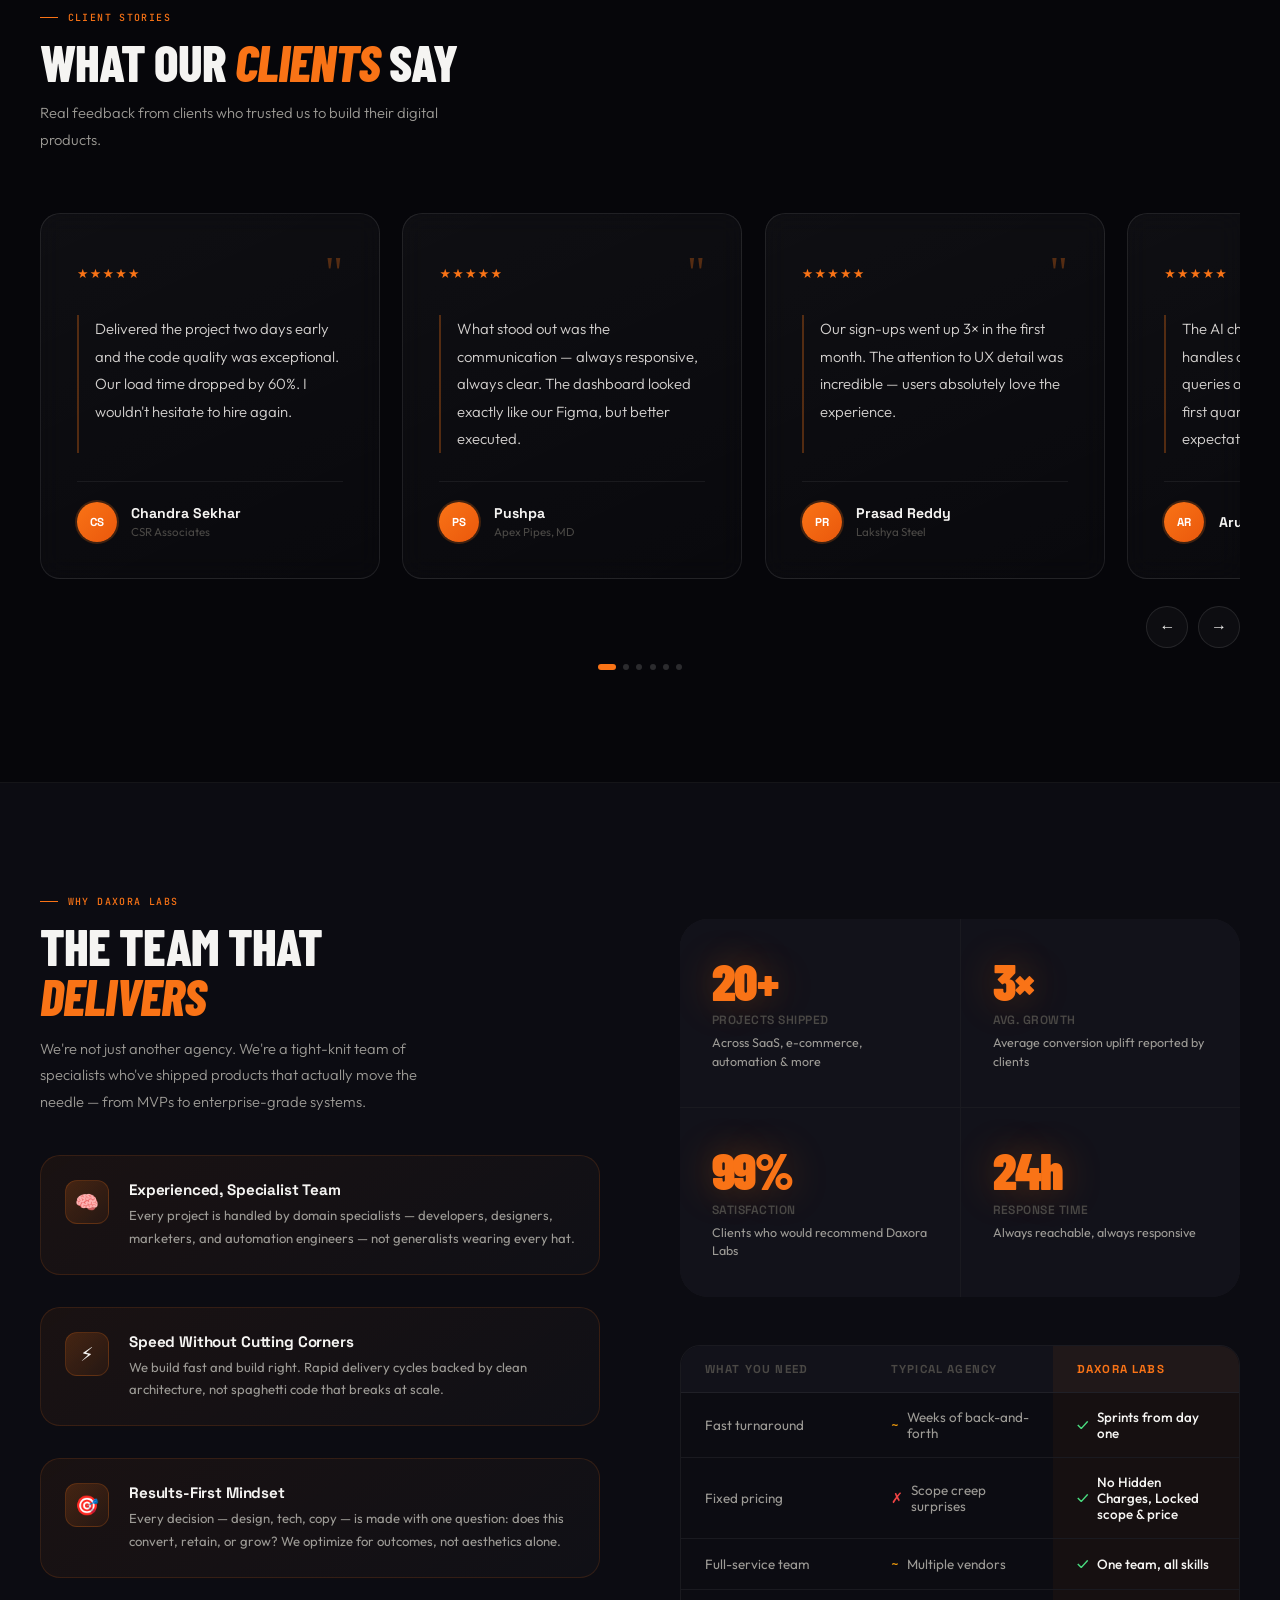
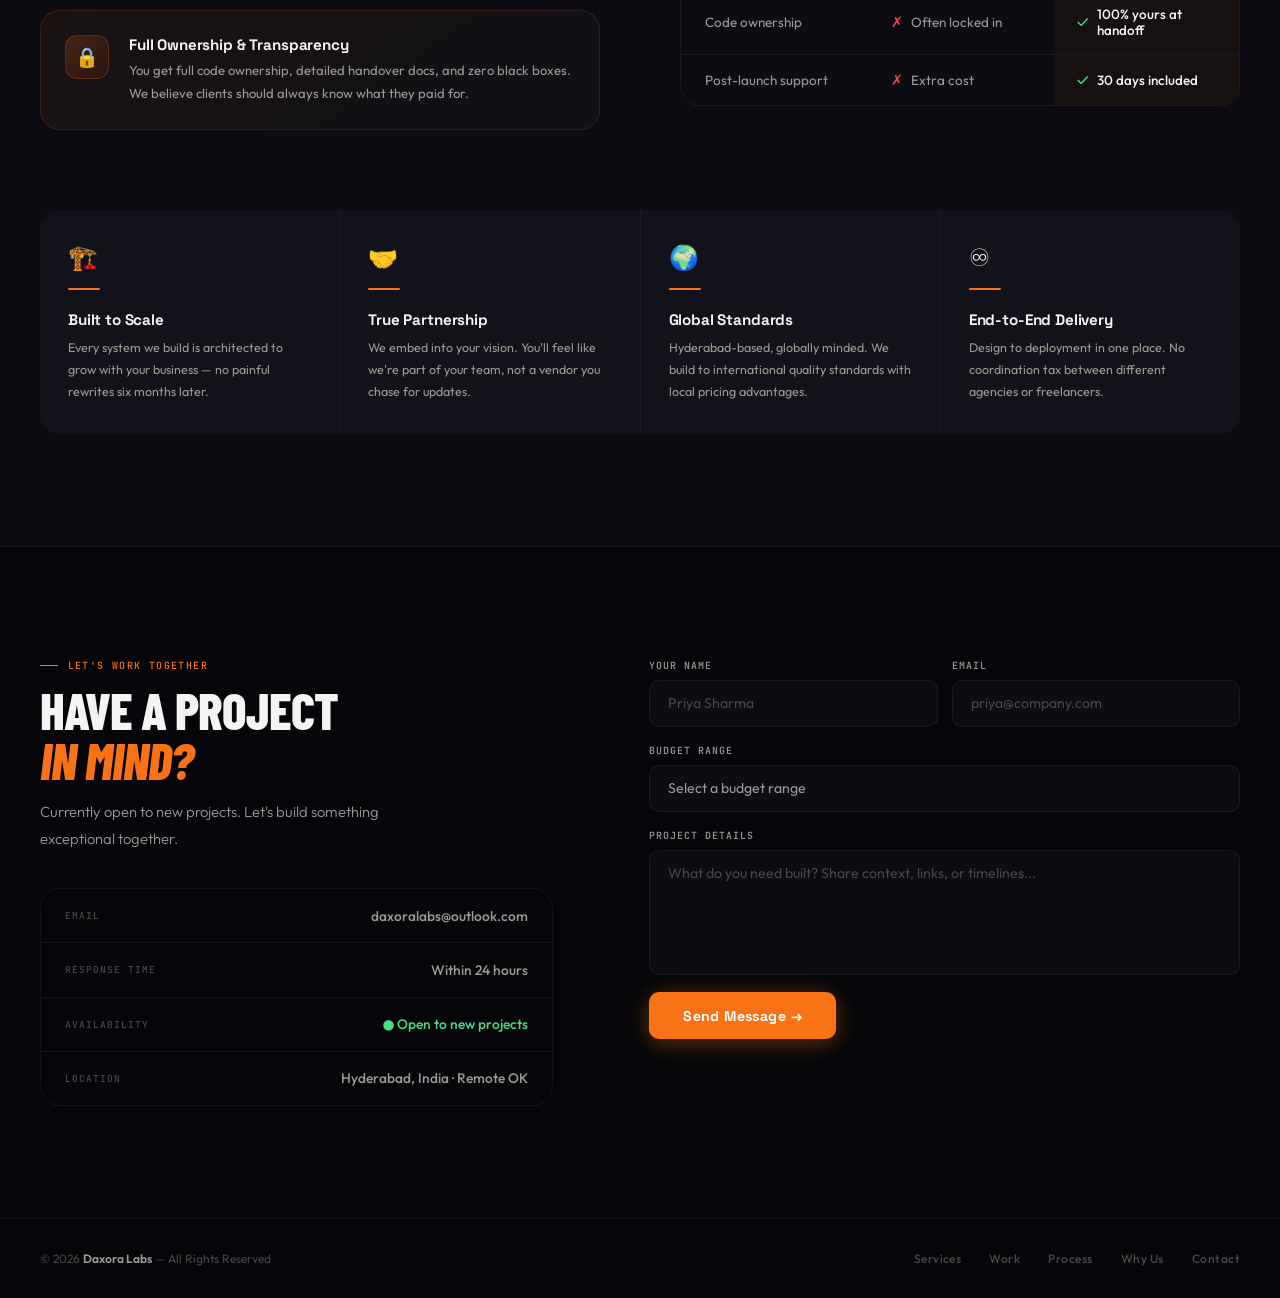
==== commit 414de08f: "Update print statement from 'Hello' to 'Goodbye'" ====
--- a/index.html
+++ b/index.html
@@ -1,1037 +1,1406 @@
 <!DOCTYPE html>
 <html lang="en">
+
 <head>
-<meta charset="UTF-8">
-<meta name="viewport" content="width=device-width, initial-scale=1.0">
-<title>Daxora Labs — A Digital Service Agency</title>
-<link rel="preconnect" href="https://fonts.googleapis.com">
-<link href="https://fonts.googleapis.com/css2?family=Barlow+Condensed:ital,wght@0,600;0,700;0,800;0,900;1,700;1,800&family=Space+Grotesk:wght@400;500;600;700&family=JetBrains+Mono:wght@300;400;500&family=Outfit:wght@300;400;500;600&display=swap" rel="stylesheet">
-<link rel="stylesheet" href="style.css">
+  <meta charset="UTF-8">
+  <meta name="viewport" content="width=device-width, initial-scale=1.0">
+  <title>Daxora Labs — A Digital Service Agency</title>
+  <link rel="preconnect" href="https://fonts.googleapis.com">
+  <link
+    href="https://fonts.googleapis.com/css2?family=Barlow+Condensed:ital,wght@0,600;0,700;0,800;0,900;1,700;1,800&family=Space+Grotesk:wght@400;500;600;700&family=JetBrains+Mono:wght@300;400;500&family=Outfit:wght@300;400;500;600&display=swap"
+    rel="stylesheet">
+  <link rel="stylesheet" href="style.css">
 </head>
+
 <body>
 
-<div class="grain"></div>
-<div class="cur" id="cur"></div>
-<div class="cur-ring" id="ring"></div>
-
-<!-- NAV -->
-<nav id="nav">
-  <a href="#" class="logo">
-  <img src="daxora.png" alt="Daxora Labs">
-  <span>Daxora Labs</span>
-</a>
-  <div class="nav-links">
+  <div class="grain"></div>
+  <div class="cur" id="cur"></div>
+  <div class="cur-ring" id="ring"></div>
+
+  <!-- NAV -->
+  <nav id="nav">
+    <a href="#" class="logo">
+      <img src="daxora.png" alt="Daxora Labs">
+      <span>Daxora Labs</span>
+    </a>
+    <div class="nav-links">
+      <a href="#services">Services</a>
+      <a href="#work">Work</a>
+      <a href="#process">Process</a>
+      <a href="#why">Why Us</a>
+      <a href="#contact">Contact</a>
+    </div>
+    <div class="nav-right">
+      <div class="avail-badge"><span class="avail-dot"></span>Available for projects</div>
+      <a href="#contact" class="btn-nav">Book a Call →</a>
+      <button class="ham" id="ham" aria-label="Menu"><span></span><span></span><span></span></button>
+    </div>
+  </nav>
+
+  <div class="mob-nav" id="mobnav">
     <a href="#services">Services</a>
     <a href="#work">Work</a>
     <a href="#process">Process</a>
     <a href="#why">Why Us</a>
     <a href="#contact">Contact</a>
+    <a href="#contact" class="mob-cta">Book a Call →</a>
   </div>
-  <div class="nav-right">
-    <div class="avail-badge"><span class="avail-dot"></span>Available for projects</div>
-    <a href="#contact" class="btn-nav">Book a Call →</a>
-    <button class="ham" id="ham" aria-label="Menu"><span></span><span></span><span></span></button>
-  </div>
-</nav>
-
-<div class="mob-nav" id="mobnav">
-  <a href="#services">Services</a>
-  <a href="#work">Work</a>
-  <a href="#process">Process</a>
-  <a href="#why">Why Us</a>
-  <a href="#contact">Contact</a>
-  <a href="#contact" class="mob-cta">Book a Call →</a>
-</div>
-
-<!-- HERO -->
-<section class="hero">
-  <div class="hero-orbs">
-    <div class="orb orb1"></div>
-    <div class="orb orb2"></div>
-    <div class="orb orb3"></div>
-  </div>
-  <div class="hero-grid"></div>
-  <div class="hero-inner">
-    <div>
-      <div class="hero-tag">A Digital Service Agency </div>
-      <h1>
-        We build<br>
-        <span>digital systems</span><br>
-        that scale
-      </h1>
-      <p class="hero-sub">
-        Daxora Labs is a full-service digital team helping startups,
-        creators &amp; businesses launch
-        <strong>high-converting websites, scalable systems, AI automations,
-        and growth-focused digital experiences.</strong>
-      </p>
-      <div class="hero-btns">
-        <a href="#work" class="btn-primary">View Our Work ↓</a>
-        <a href="#contact" class="btn-outline">Book a Call →</a>
-      </div>
+
+  <!-- HERO -->
+  <section class="hero">
+    <div class="hero-orbs">
+      <div class="orb orb1"></div>
+      <div class="orb orb2"></div>
+      <div class="orb orb3"></div>
     </div>
-    <div class="hero-panel">
-      <div class="stats-grid">
-        <div class="stat">
-          <div class="stat-n">20<sup>+</sup></div>
-          <div class="stat-l">Projects Delivered</div>
-        </div>
-        <div class="stat">
-          <div class="stat-n">20<sup>+</sup></div>
-          <div class="stat-l">Global Clients</div>
-        </div>
-        <div class="stat">
-          <div class="stat-n">6<sup>+</sup></div>
-          <div class="stat-l">Core Services</div>
-        </div>
-        <div class="stat">
-          <div class="stat-n">99<sup>%</sup></div>
-          <div class="stat-l">Satisfaction Rate</div>
-        </div>
-      </div>
-      <div class="stack-label">Core Tech Stack</div>
-      <div class="chips">
-        <span class="chip">React</span>
-        <span class="chip">Next.js</span>
-        <span class="chip">Node.js</span>
-        <span class="chip">PostgreSQL</span>
-        <span class="chip">FastAPI</span>
-        <span class="chip">Spring Boot</span>
-        <span class="chip">Tailwind</span>
-        <span class="chip">Figma</span>
-      </div>
+    <div class="hero-grid"></div>
+    <div class="hero-inner">
+      <div>
+        <div class="hero-tag">A Digital Service Agency </div>
+        <h1>
+          We build<br>
+          <span>digital systems</span><br>
+          that scale
+        </h1>
+        <p class="hero-sub">
+          Daxora Labs is a full-service digital team helping startups,
+          creators &amp; businesses launch
+          <strong>high-converting websites, scalable systems, AI automations,
+            and growth-focused digital experiences.</strong>
+        </p>
+        <div class="hero-btns">
+          <a href="#work" class="btn-primary">View Our Work ↓</a>
+          <a href="#contact" class="btn-outline">Book a Call →</a>
+        </div>
+      </div>
+      <div class="hero-panel">
+        <div class="stats-grid">
+          <div class="stat">
+            <div class="stat-n">20<sup>+</sup></div>
+            <div class="stat-l">Projects Delivered</div>
+          </div>
+          <div class="stat">
+            <div class="stat-n">20<sup>+</sup></div>
+            <div class="stat-l">Global Clients</div>
+          </div>
+          <div class="stat">
+            <div class="stat-n">6<sup>+</sup></div>
+            <div class="stat-l">Core Services</div>
+          </div>
+          <div class="stat">
+            <div class="stat-n">99<sup>%</sup></div>
+            <div class="stat-l">Satisfaction Rate</div>
+          </div>
+        </div>
+        <div class="stack-label">Core Tech Stack</div>
+        <div class="chips">
+          <span class="chip">React</span>
+          <span class="chip">Next.js</span>
+          <span class="chip">Node.js</span>
+          <span class="chip">PostgreSQL</span>
+          <span class="chip">FastAPI</span>
+          <span class="chip">Spring Boot</span>
+          <span class="chip">Tailwind</span>
+          <span class="chip">Figma</span>
+        </div>
+      </div>
+    </div>
+  </section>
+
+  <!-- MARQUEE -->
+  <div class="marquee-wrap">
+    <div class="marquee-track" id="mq">
+      <span>Full Stack Development</span><span>AI Automation</span><span>Digital Marketing</span>
+      <span>UI/UX Design</span><span>No-Code Solutions</span><span>Brand Strategy</span>
+      <span>Full Stack Development</span><span>AI Automation</span><span>Digital Marketing</span>
+      <span>UI/UX Design</span><span>No-Code Solutions</span><span>Brand Strategy</span>
     </div>
   </div>
-</section>
-
-<!-- MARQUEE -->
-<div class="marquee-wrap">
-  <div class="marquee-track" id="mq">
-    <span>Full Stack Development</span><span>AI Automation</span><span>Digital Marketing</span>
-    <span>UI/UX Design</span><span>No-Code Solutions</span><span>Brand Strategy</span>
-    <span>Full Stack Development</span><span>AI Automation</span><span>Digital Marketing</span>
-    <span>UI/UX Design</span><span>No-Code Solutions</span><span>Brand Strategy</span>
-  </div>
-</div>
-
-<div class="div"></div>
-
-<!-- SERVICES -->
-<div class="wrap-full svc-bg" id="services">
-  <div class="inner">
-    <div class="sec-head reveal">
-      <div class="eyebrow">What We Do</div>
-      <h2 class="sh">Scalable <em>digital</em><br>solutions</h2>
-      <p class="ss">From development and AI automation to branding and growth — our team delivers complete digital solutions under one roof.</p>
-    </div>
-    <div class="svc-grid">
-
-      <!-- 01 -->
-<div class="svc-card reveal">
-
-  <span class="svc-num">01 / DEVELOPMENT</span>
-
-  <div class="svc-icon">⚡</div>
-
-  <div class="svc-name">
-    Full Stack Development
-  </div>
-
-  <p class="svc-desc">
-    Scalable modern web applications from frontend to backend
-    with performance, security,
-    and clean architecture in mind.
-  </p>
-
-  <div class="tags">
-    <span class="tag">React</span>
-    <span class="tag">Next.js</span>
-    <span class="tag">Node.js</span>
-    <span class="tag">PostgreSQL</span>
-    <span class="tag">REST APIs</span>
-  </div>
-
-  <a href="service-development.html"
-     style="display:inline-flex;align-items:center;gap:.45rem;margin-top:1.4rem;font-family:'Space Grotesk',sans-serif;font-size:.74rem;font-weight:700;letter-spacing:.02em;color:var(--accent);text-decoration:none;transition:opacity .2s"
-     onmouseover="this.style.opacity='.7'"
-     onmouseout="this.style.opacity='1'">
-
-    Deep Dive →
-
-  </a>
-
-</div>
- <!-- 02 -->
-<div class="svc-card reveal">
-
-  <span class="svc-num">02 / GROWTH</span>
-
-  <div class="svc-icon">📈</div>
-
-  <div class="svc-name">
-    Digital Marketing
-  </div>
-
-  <p class="svc-desc">
-    Growth-focused strategies designed to increase visibility,
-    leads, conversions, and long-term business growth.
-  </p>
-
-  <div class="tags">
-    <span class="tag">SEO</span>
-    <span class="tag">Google Ads</span>
-    <span class="tag">Lead Generation</span>
-    <span class="tag">Social Media</span>
-    <span class="tag">Analytics</span>
-  </div>
-
-  <a href="service-marketing.html"
-     style="display:inline-flex;align-items:center;gap:.45rem;margin-top:1.4rem;font-family:'Space Grotesk',sans-serif;font-size:.74rem;font-weight:700;letter-spacing:.02em;color:var(--accent);text-decoration:none;transition:opacity .2s"
-     onmouseover="this.style.opacity='.7'"
-     onmouseout="this.style.opacity='1'">
-
-    Deep Dive →
-
-  </a>
-
-</div>
-
-
-<!-- 03 -->
-<div class="svc-card reveal">
-
-  <span class="svc-num">03 / INTELLIGENCE</span>
-
-  <div class="svc-icon">🤖</div>
-
-  <div class="svc-name">
-    AI & Automation
-  </div>
-
-  <p class="svc-desc">
-    Smart automation systems and AI-powered workflows
-    that save time, automate operations,
-    and improve customer engagement.
-  </p>
-
-  <div class="tags">
-    <span class="tag">AI Chatbots</span>
-    <span class="tag">AI Agents</span>
-    <span class="tag">Automation</span>
-    <span class="tag">WhatsApp Bots</span>
-    <span class="tag">API Integrations</span>
-  </div>
-
-  <a href="automation.html"
-     style="display:inline-flex;align-items:center;gap:.45rem;margin-top:1.4rem;font-family:'Space Grotesk',sans-serif;font-size:.74rem;font-weight:700;letter-spacing:.02em;color:var(--accent);text-decoration:none;transition:opacity .2s"
-     onmouseover="this.style.opacity='.7'"
-     onmouseout="this.style.opacity='1'">
-
-    Deep Dive →
-
-  </a>
-
-</div>
-     <!-- 04 -->
-<div class="svc-card reveal">
-
-  <span class="svc-num">04 / DESIGN</span>
-
-  <div class="svc-icon">🎨</div>
-
-  <div class="svc-name">
-    UI/UX & Design
-  </div>
-
-  <p class="svc-desc">
-    Clean, modern, conversion-focused interfaces
-    designed to create seamless digital experiences
-    across all devices.
-  </p>
-
-  <div class="tags">
-    <span class="tag">Figma</span>
-    <span class="tag">UI Design</span>
-    <span class="tag">UX Design</span>
-    <span class="tag">Responsive</span>
-    <span class="tag">Design Systems</span>
-  </div>
-
-  <a href="service-uiux.html"
-     style="display:inline-flex;align-items:center;gap:.45rem;margin-top:1.4rem;font-family:'Space Grotesk',sans-serif;font-size:.74rem;font-weight:700;letter-spacing:.02em;color:var(--accent);text-decoration:none;transition:opacity .2s"
-     onmouseover="this.style.opacity='.7'"
-     onmouseout="this.style.opacity='1'">
-
-    Deep Dive →
-
-  </a>
-
-</div>
-      <!-- 05 -->
-<div class="svc-card reveal">
-
-  <span class="svc-num">05 / NO-CODE</span>
-
-  <div class="svc-icon">🧩</div>
-
-  <div class="svc-name">
-    No-Code / Low-Code
-  </div>
-
-  <p class="svc-desc">
-    Rapid MVP and business system development
-    using modern no-code platforms
-    for faster time-to-market delivery.
-  </p>
-
-  <div class="tags">
-    <span class="tag">Webflow</span>
-    <span class="tag">Bubble</span>
-    <span class="tag">Shopify</span>
-    <span class="tag">Zapier</span>
-    <span class="tag">n8n</span>
-  </div>
-
-  <a href="service-nocode.html"
-     style="display:inline-flex;align-items:center;gap:.45rem;margin-top:1.4rem;font-family:'Space Grotesk',sans-serif;font-size:.74rem;font-weight:700;letter-spacing:.02em;color:var(--accent);text-decoration:none;transition:opacity .2s"
-     onmouseover="this.style.opacity='.7'"
-     onmouseout="this.style.opacity='1'">
-
-    Deep Dive →
-
-  </a>
-
-</div>
-      <!-- 06 -->
-<div class="svc-card reveal">
-
-  <span class="svc-num">06 / CONTENT</span>
-
-  <div class="svc-icon">🎬</div>
-
-  <div class="svc-name">
-    Content & Branding
-  </div>
-
-  <p class="svc-desc">
-    Content systems and brand strategies
-    built to grow audiences,
-    improve engagement,
-    and strengthen online presence.
-  </p>
-
-  <div class="tags">
-    <span class="tag">Content Creation</span>
-    <span class="tag">Video Editing</span>
-    <span class="tag">Brand Strategy</span>
-    <span class="tag">Social Media</span>
-    <span class="tag">Canva</span>
-  </div>
-
-  <a href="service-branding.html"
-     style="display:inline-flex;align-items:center;gap:.45rem;margin-top:1.4rem;font-family:'Space Grotesk',sans-serif;font-size:.74rem;font-weight:700;letter-spacing:.02em;color:var(--accent);text-decoration:none;transition:opacity .2s"
-     onmouseover="this.style.opacity='.7'"
-     onmouseout="this.style.opacity='1'">
-
-    Deep Dive →
-
-  </a>
-
-</div>
-</div> <!-- svc-grid -->
-</div> <!-- inner -->
-</div> <!-- wrap-full -->
-
-<div class="div"></div>
-
-<!-- WORK -->
-<div class="wrap-full work-bg" id="work">
-  <div class="inner">
-    <div class="sec-head reveal">
-      <div class="eyebrow">Selected Work</div>
-      <h2 class="sh">Projects we're<br><em>proud of</em></h2>
-      <p class="ss">Real clients, real deliverables, real results. Live URLs are protected under client confidentiality agreements.</p>
-    </div>
-
-    <div class="proj-grid">
-      <div class="proj-card reveal">
-        <div class="proj-thumb">
-          <div class="proj-thumb-bg"></div>
-          <span class="proj-thumb-emoji">📊</span>
-          <div class="proj-thumb-lock">
-            <svg xmlns="http://www.w3.org/2000/svg" viewBox="0 0 24 24" fill="none" stroke="currentColor" stroke-width="2"><rect x="3" y="11" width="18" height="11" rx="2"/><path d="M7 11V7a5 5 0 0 1 10 0v4"/></svg>
-            <span>Client Confidential</span>
-          </div>
-        </div>
-        <div class="proj-body">
-          <div class="proj-meta"><span class="proj-type">CRM / Web App</span><span class="proj-yr">2026</span></div>
-          <div class="proj-name">CRM Dashboard</div>
-          <p class="proj-desc">Sales CRM for managing leads, tracking deals, and monitoring team performance in real time.</p>
-          <div class="proj-foot">
-            <div class="tags" style="margin:0"><span class="tag">React</span><span class="tag">Next.js</span></div>
-            <span class="conf-badge"><svg xmlns="http://www.w3.org/2000/svg" viewBox="0 0 24 24" fill="none" stroke="currentColor" stroke-width="2.5"><rect x="3" y="11" width="18" height="11" rx="2"/><path d="M7 11V7a5 5 0 0 1 10 0v4"/></svg>Confidential</span>
-          </div>
-        </div>
-      </div>
-      <div class="proj-card reveal">
-        <div class="proj-thumb">
-          <div class="proj-thumb-bg"></div>
-          <span class="proj-thumb-emoji">⏱</span>
-          <div class="proj-thumb-lock">
-            <svg xmlns="http://www.w3.org/2000/svg" viewBox="0 0 24 24" fill="none" stroke="currentColor" stroke-width="2"><rect x="3" y="11" width="18" height="11" rx="2"/><path d="M7 11V7a5 5 0 0 1 10 0v4"/></svg>
-            <span>Client Confidential</span>
-          </div>
-        </div>
-        <div class="proj-body">
-          <div class="proj-meta"><span class="proj-type">Productivity App</span><span class="proj-yr">2023</span></div>
-          <div class="proj-name">Timesheets Application</div>
-          <p class="proj-desc">Work platform for logging hours, tracking project time, and generating clean weekly reports.</p>
-          <div class="proj-foot">
-            <div class="tags" style="margin:0"><span class="tag">React</span><span class="tag">Next.js</span></div>
-            <span class="conf-badge"><svg xmlns="http://www.w3.org/2000/svg" viewBox="0 0 24 24" fill="none" stroke="currentColor" stroke-width="2.5"><rect x="3" y="11" width="18" height="11" rx="2"/><path d="M7 11V7a5 5 0 0 1 10 0v4"/></svg>Confidential</span>
-          </div>
-        </div>
-      </div>
-      <div class="proj-card reveal">
-        <div class="proj-thumb">
-          <div class="proj-thumb-bg"></div>
-          <span class="proj-thumb-emoji">🌐</span>
-          <div class="proj-thumb-lock">
-            <svg xmlns="http://www.w3.org/2000/svg" viewBox="0 0 24 24" fill="none" stroke="currentColor" stroke-width="2"><rect x="3" y="11" width="18" height="11" rx="2"/><path d="M7 11V7a5 5 0 0 1 10 0v4"/></svg>
-            <span>Client Confidential</span>
-          </div>
-        </div>
-        <div class="proj-body">
-          <div class="proj-meta"><span class="proj-type">Website</span><span class="proj-yr">2024</span></div>
-          <div class="proj-name">Corporate Website</div>
-          <p class="proj-desc">Corporate website showcasing services, team, and driving inbound leads for the business.</p>
-          <div class="proj-foot">
-            <div class="tags" style="margin:0"><span class="tag">React</span><span class="tag">Next.js</span></div>
-            <span class="conf-badge"><svg xmlns="http://www.w3.org/2000/svg" viewBox="0 0 24 24" fill="none" stroke="currentColor" stroke-width="2.5"><rect x="3" y="11" width="18" height="11" rx="2"/><path d="M7 11V7a5 5 0 0 1 10 0v4"/></svg>Confidential</span>
-          </div>
-        </div>
-      </div>
-      <div class="proj-card reveal">
-        <div class="proj-thumb">
-          <div class="proj-thumb-bg"></div>
-          <span class="proj-thumb-emoji">🧠</span>
-          <div class="proj-thumb-lock">
-            <svg xmlns="http://www.w3.org/2000/svg" viewBox="0 0 24 24" fill="none" stroke="currentColor" stroke-width="2"><rect x="3" y="11" width="18" height="11" rx="2"/><path d="M7 11V7a5 5 0 0 1 10 0v4"/></svg>
-            <span>Client Confidential</span>
-          </div>
-        </div>
-        <div class="proj-body">
-          <div class="proj-meta"><span class="proj-type">Web App</span><span class="proj-yr">2025</span></div>
-          <div class="proj-name">Quiz Application</div>
-          <p class="proj-desc">Interactive quiz platform with timed rounds, scoring, leaderboards, and multi-category question banks.</p>
-          <div class="proj-foot">
-            <div class="tags" style="margin:0"><span class="tag">React</span><span class="tag">Spring Boot</span><span class="tag">Java</span></div>
-            <span class="conf-badge"><svg xmlns="http://www.w3.org/2000/svg" viewBox="0 0 24 24" fill="none" stroke="currentColor" stroke-width="2.5"><rect x="3" y="11" width="18" height="11" rx="2"/><path d="M7 11V7a5 5 0 0 1 10 0v4"/></svg>Confidential</span>
-          </div>
-        </div>
-         </div>
+
+  <div class="div"></div>
+  <!-- ============================================================
+     DAXORA CORE PILLARS SECTION
+     ============================================================ -->
+
+  <!-- DAXORA CORE PILLARS -->
+  <section class="pillars-section" id="pillars">
+    <div class="pillars-bg-grid"></div>
+    <div class="pillars-orb pillars-orb1"></div>
+    <div class="pillars-orb pillars-orb2"></div>
+
+    <div class="inner">
+      <div class="sec-head reveal">
+        <div class="eyebrow">Our Core Philosophy</div>
+        <h2 class="sh">The <em>DAXORA</em> pillars</h2>
+        <p class="ss">
+          Six core principles that power every project we deliver —
+          baked into our services from day one.
+        </p>
+      </div>
+
+      <!-- Big acronym display -->
+      <div class="pillars-word reveal">
+        <span class="pw-letter" data-idx="0">D</span>
+        <span class="pw-letter" data-idx="1">A</span>
+        <span class="pw-letter" data-idx="2">X</span>
+        <span class="pw-letter" data-idx="3">O</span>
+        <span class="pw-letter" data-idx="4">R</span>
+        <span class="pw-letter" data-idx="5">A</span>
+      </div>
+
+      <!-- Cards row -->
+      <div class="pillars-grid">
+
+        <div class="pillar-card reveal" data-letter="D" data-delay="0">
+          <div class="pc-letter-badge">D</div>
+          <div class="pc-body">
+            <div class="pc-service">01 / Development</div>
+            <div class="pc-title"><span class="pc-highlight">D</span>evelopment</div>
+            <p class="pc-desc">Full Stack &amp; No-Code Solutions built with clean architecture, performance-first code,
+              and modern tooling that scales.</p>
+            <div class="pc-tags">
+              <span class="tag">React</span>
+              <span class="tag">Node.js</span>
+              <span class="tag">No-Code</span>
+            </div>
+          </div>
+          <div class="pc-glow"></div>
+          <div class="pc-border-line"></div>
+        </div>
+
+        <div class="pillar-card reveal" data-letter="A" data-delay="1">
+          <div class="pc-letter-badge">A</div>
+          <div class="pc-body">
+            <div class="pc-service">02 / Intelligence</div>
+            <div class="pc-title"><span class="pc-highlight">A</span>utomation</div>
+            <p class="pc-desc">AI &amp; Intelligent Workflows that eliminate repetitive tasks, power smart bots, and
+              drive operational efficiency at scale.</p>
+            <div class="pc-tags">
+              <span class="tag">AI Agents</span>
+              <span class="tag">Workflows</span>
+              <span class="tag">n8n</span>
+            </div>
+          </div>
+          <div class="pc-glow"></div>
+          <div class="pc-border-line"></div>
+        </div>
+
+        <div class="pillar-card reveal" data-letter="X" data-delay="2">
+          <div class="pc-letter-badge">X</div>
+          <div class="pc-body">
+            <div class="pc-service">03 / Design</div>
+            <div class="pc-title">e<span class="pc-highlight">X</span>perience</div>
+            <p class="pc-desc">UI/UX &amp; Seamless Interfaces crafted to delight users, reduce friction, and convert
+              visitors into loyal customers.</p>
+            <div class="pc-tags">
+              <span class="tag">UI/UX</span>
+              <span class="tag">Figma</span>
+              <span class="tag">Design Systems</span>
+            </div>
+          </div>
+          <div class="pc-glow"></div>
+          <div class="pc-border-line"></div>
+        </div>
+
+        <div class="pillar-card reveal" data-letter="O" data-delay="3">
+          <div class="pc-letter-badge">O</div>
+          <div class="pc-body">
+            <div class="pc-service">04 / Growth</div>
+            <div class="pc-title"><span class="pc-highlight">O</span>ptimization</div>
+            <p class="pc-desc">SEO, Funnels &amp; Conversion strategies engineered to rank higher, capture more leads,
+              and maximize ROI on every channel.</p>
+            <div class="pc-tags">
+              <span class="tag">SEO</span>
+              <span class="tag">CRO</span>
+              <span class="tag">Funnels</span>
+            </div>
+          </div>
+          <div class="pc-glow"></div>
+          <div class="pc-border-line"></div>
+        </div>
+
+        <div class="pillar-card reveal" data-letter="R" data-delay="4">
+          <div class="pc-letter-badge">R</div>
+          <div class="pc-body">
+            <div class="pc-service">05 / Content</div>
+            <div class="pc-title"><span class="pc-highlight">R</span>each</div>
+            <p class="pc-desc">Digital Marketing &amp; Brand Strategy that builds awareness, grows audiences, and
+              positions your brand as the go-to authority.</p>
+            <div class="pc-tags">
+              <span class="tag">Marketing</span>
+              <span class="tag">Branding</span>
+              <span class="tag">Social</span>
+            </div>
+          </div>
+          <div class="pc-glow"></div>
+          <div class="pc-border-line"></div>
+        </div>
+
+        <div class="pillar-card reveal" data-letter="A2" data-delay="5">
+          <div class="pc-letter-badge">A</div>
+          <div class="pc-body">
+            <div class="pc-service">06 / Intelligence</div>
+            <div class="pc-title"><span class="pc-highlight">A</span>nalytics</div>
+            <p class="pc-desc">Data-Driven Growth &amp; Scaling powered by real metrics, actionable dashboards, and
+              continuous improvement loops.</p>
+            <div class="pc-tags">
+              <span class="tag">Analytics</span>
+              <span class="tag">Dashboards</span>
+              <span class="tag">Growth</span>
+            </div>
+          </div>
+          <div class="pc-glow"></div>
+          <div class="pc-border-line"></div>
+        </div>
+
+      </div><!-- /pillars-grid -->
+    </div><!-- /inner -->
+  </section>
+  <!-- /DAXORA CORE PILLARS -->
+
+  <!-- SERVICES -->
+  <div class="wrap-full svc-bg" id="services">
+    <div class="inner">
+      <div class="sec-head reveal">
+        <div class="eyebrow">What We Do</div>
+        <h2 class="sh">Scalable <em>digital</em><br>solutions</h2>
+        <p class="ss">From development and AI automation to branding and growth — our team delivers complete digital
+          solutions under one roof.</p>
+      </div>
+      <div class="svc-grid">
+
+        <!-- 01 -->
+        <div class="svc-card reveal">
+
+          <span class="svc-num">01 / DEVELOPMENT</span>
+
+          <div class="svc-icon">⚡</div>
+
+          <div class="svc-name">
+            Full Stack Development
+          </div>
+
+          <p class="svc-desc">
+            Scalable modern web applications from frontend to backend
+            with performance, security,
+            and clean architecture in mind.
+          </p>
+
+          <div class="tags">
+            <span class="tag">React</span>
+            <span class="tag">Next.js</span>
+            <span class="tag">Node.js</span>
+            <span class="tag">PostgreSQL</span>
+            <span class="tag">REST APIs</span>
+          </div>
+
+          <a href="service-development.html"
+            style="display:inline-flex;align-items:center;gap:.45rem;margin-top:1.4rem;font-family:'Space Grotesk',sans-serif;font-size:.74rem;font-weight:700;letter-spacing:.02em;color:var(--accent);text-decoration:none;transition:opacity .2s"
+            onmouseover="this.style.opacity='.7'" onmouseout="this.style.opacity='1'">
+
+            Deep Dive →
+
+          </a>
+
+        </div>
+        <!-- 02 -->
+        <div class="svc-card reveal">
+
+          <span class="svc-num">02 / GROWTH</span>
+
+          <div class="svc-icon">📈</div>
+
+          <div class="svc-name">
+            Digital Marketing
+          </div>
+
+          <p class="svc-desc">
+            Growth-focused strategies designed to increase visibility,
+            leads, conversions, and long-term business growth.
+          </p>
+
+          <div class="tags">
+            <span class="tag">SEO</span>
+            <span class="tag">Google Ads</span>
+            <span class="tag">Lead Generation</span>
+            <span class="tag">Social Media</span>
+            <span class="tag">Analytics</span>
+          </div>
+
+          <a href="service-marketing.html"
+            style="display:inline-flex;align-items:center;gap:.45rem;margin-top:1.4rem;font-family:'Space Grotesk',sans-serif;font-size:.74rem;font-weight:700;letter-spacing:.02em;color:var(--accent);text-decoration:none;transition:opacity .2s"
+            onmouseover="this.style.opacity='.7'" onmouseout="this.style.opacity='1'">
+
+            Deep Dive →
+
+          </a>
+
+        </div>
+
+
+        <!-- 03 -->
+        <div class="svc-card reveal">
+
+          <span class="svc-num">03 / INTELLIGENCE</span>
+
+          <div class="svc-icon">🤖</div>
+
+          <div class="svc-name">
+            AI & Automation
+          </div>
+
+          <p class="svc-desc">
+            Smart automation systems and AI-powered workflows
+            that save time, automate operations,
+            and improve customer engagement.
+          </p>
+
+          <div class="tags">
+            <span class="tag">AI Chatbots</span>
+            <span class="tag">AI Agents</span>
+            <span class="tag">Automation</span>
+            <span class="tag">WhatsApp Bots</span>
+            <span class="tag">API Integrations</span>
+          </div>
+
+          <a href="automation.html"
+            style="display:inline-flex;align-items:center;gap:.45rem;margin-top:1.4rem;font-family:'Space Grotesk',sans-serif;font-size:.74rem;font-weight:700;letter-spacing:.02em;color:var(--accent);text-decoration:none;transition:opacity .2s"
+            onmouseover="this.style.opacity='.7'" onmouseout="this.style.opacity='1'">
+
+            Deep Dive →
+
+          </a>
+
+        </div>
+        <!-- 04 -->
+        <div class="svc-card reveal">
+
+          <span class="svc-num">04 / DESIGN</span>
+
+          <div class="svc-icon">🎨</div>
+
+          <div class="svc-name">
+            UI/UX & Design
+          </div>
+
+          <p class="svc-desc">
+            Clean, modern, conversion-focused interfaces
+            designed to create seamless digital experiences
+            across all devices.
+          </p>
+
+          <div class="tags">
+            <span class="tag">Figma</span>
+            <span class="tag">UI Design</span>
+            <span class="tag">UX Design</span>
+            <span class="tag">Responsive</span>
+            <span class="tag">Design Systems</span>
+          </div>
+
+          <a href="service-uiux.html"
+            style="display:inline-flex;align-items:center;gap:.45rem;margin-top:1.4rem;font-family:'Space Grotesk',sans-serif;font-size:.74rem;font-weight:700;letter-spacing:.02em;color:var(--accent);text-decoration:none;transition:opacity .2s"
+            onmouseover="this.style.opacity='.7'" onmouseout="this.style.opacity='1'">
+
+            Deep Dive →
+
+          </a>
+
+        </div>
+        <!-- 05 -->
+        <div class="svc-card reveal">
+
+          <span class="svc-num">05 / NO-CODE</span>
+
+          <div class="svc-icon">🧩</div>
+
+          <div class="svc-name">
+            No-Code / Low-Code
+          </div>
+
+          <p class="svc-desc">
+            Rapid MVP and business system development
+            using modern no-code platforms
+            for faster time-to-market delivery.
+          </p>
+
+          <div class="tags">
+            <span class="tag">Webflow</span>
+            <span class="tag">Bubble</span>
+            <span class="tag">Shopify</span>
+            <span class="tag">Zapier</span>
+            <span class="tag">n8n</span>
+          </div>
+
+          <a href="service-nocode.html"
+            style="display:inline-flex;align-items:center;gap:.45rem;margin-top:1.4rem;font-family:'Space Grotesk',sans-serif;font-size:.74rem;font-weight:700;letter-spacing:.02em;color:var(--accent);text-decoration:none;transition:opacity .2s"
+            onmouseover="this.style.opacity='.7'" onmouseout="this.style.opacity='1'">
+
+            Deep Dive →
+
+          </a>
+
+        </div>
+        <!-- 06 -->
+        <div class="svc-card reveal">
+
+          <span class="svc-num">06 / CONTENT</span>
+
+          <div class="svc-icon">🎬</div>
+
+          <div class="svc-name">
+            Content & Branding
+          </div>
+
+          <p class="svc-desc">
+            Content systems and brand strategies
+            built to grow audiences,
+            improve engagement,
+            and strengthen online presence.
+          </p>
+
+          <div class="tags">
+            <span class="tag">Content Creation</span>
+            <span class="tag">Video Editing</span>
+            <span class="tag">Brand Strategy</span>
+            <span class="tag">Social Media</span>
+            <span class="tag">Canva</span>
+          </div>
+
+          <a href="service-branding.html"
+            style="display:inline-flex;align-items:center;gap:.45rem;margin-top:1.4rem;font-family:'Space Grotesk',sans-serif;font-size:.74rem;font-weight:700;letter-spacing:.02em;color:var(--accent);text-decoration:none;transition:opacity .2s"
+            onmouseover="this.style.opacity='.7'" onmouseout="this.style.opacity='1'">
+
+            Deep Dive →
+
+          </a>
+
+        </div>
+      </div> <!-- svc-grid -->
+    </div> <!-- inner -->
+  </div> <!-- wrap-full -->
+
+  <div class="div"></div>
+
+  <!-- WORK -->
+  <div class="wrap-full work-bg" id="work">
+    <div class="inner">
+      <div class="sec-head reveal">
+        <div class="eyebrow">Selected Work</div>
+        <h2 class="sh">Projects we're<br><em>proud of</em></h2>
+        <p class="ss">Real clients, real deliverables, real results. Live URLs are protected under client
+          confidentiality agreements.</p>
+      </div>
+
+      <div class="proj-grid">
         <div class="proj-card reveal">
-  <div class="proj-thumb">
-    <div class="proj-thumb-bg"></div>
-    <span class="proj-thumb-emoji">📝</span>
-    <div class="proj-thumb-lock">
-      <svg xmlns="http://www.w3.org/2000/svg" viewBox="0 0 24 24" fill="none" stroke="currentColor" stroke-width="2"><rect x="3" y="11" width="18" height="11" rx="2"/><path d="M7 11V7a5 5 0 0 1 10 0v4"/></svg>
-      <span>Client Confidential</span>
+          <div class="proj-thumb">
+            <div class="proj-thumb-bg"></div>
+            <span class="proj-thumb-emoji">📊</span>
+            <div class="proj-thumb-lock">
+              <svg xmlns="http://www.w3.org/2000/svg" viewBox="0 0 24 24" fill="none" stroke="currentColor"
+                stroke-width="2">
+                <rect x="3" y="11" width="18" height="11" rx="2" />
+                <path d="M7 11V7a5 5 0 0 1 10 0v4" />
+              </svg>
+              <span>Client Confidential</span>
+            </div>
+          </div>
+          <div class="proj-body">
+            <div class="proj-meta"><span class="proj-type">CRM / Web App</span><span class="proj-yr">2026</span></div>
+            <div class="proj-name">CRM Dashboard</div>
+            <p class="proj-desc">Sales CRM for managing leads, tracking deals, and monitoring team performance in real
+              time.</p>
+            <div class="proj-foot">
+              <div class="tags" style="margin:0"><span class="tag">React</span><span class="tag">Next.js</span></div>
+              <span class="conf-badge"><svg xmlns="http://www.w3.org/2000/svg" viewBox="0 0 24 24" fill="none"
+                  stroke="currentColor" stroke-width="2.5">
+                  <rect x="3" y="11" width="18" height="11" rx="2" />
+                  <path d="M7 11V7a5 5 0 0 1 10 0v4" />
+                </svg>Confidential</span>
+            </div>
+          </div>
+        </div>
+        <div class="proj-card reveal">
+          <div class="proj-thumb">
+            <div class="proj-thumb-bg"></div>
+            <span class="proj-thumb-emoji">⏱</span>
+            <div class="proj-thumb-lock">
+              <svg xmlns="http://www.w3.org/2000/svg" viewBox="0 0 24 24" fill="none" stroke="currentColor"
+                stroke-width="2">
+                <rect x="3" y="11" width="18" height="11" rx="2" />
+                <path d="M7 11V7a5 5 0 0 1 10 0v4" />
+              </svg>
+              <span>Client Confidential</span>
+            </div>
+          </div>
+          <div class="proj-body">
+            <div class="proj-meta"><span class="proj-type">Productivity App</span><span class="proj-yr">2023</span>
+            </div>
+            <div class="proj-name">Timesheets Application</div>
+            <p class="proj-desc">Work platform for logging hours, tracking project time, and generating clean weekly
+              reports.</p>
+            <div class="proj-foot">
+              <div class="tags" style="margin:0"><span class="tag">React</span><span class="tag">Next.js</span></div>
+              <span class="conf-badge"><svg xmlns="http://www.w3.org/2000/svg" viewBox="0 0 24 24" fill="none"
+                  stroke="currentColor" stroke-width="2.5">
+                  <rect x="3" y="11" width="18" height="11" rx="2" />
+                  <path d="M7 11V7a5 5 0 0 1 10 0v4" />
+                </svg>Confidential</span>
+            </div>
+          </div>
+        </div>
+        <div class="proj-card reveal">
+          <div class="proj-thumb">
+            <div class="proj-thumb-bg"></div>
+            <span class="proj-thumb-emoji">🌐</span>
+            <div class="proj-thumb-lock">
+              <svg xmlns="http://www.w3.org/2000/svg" viewBox="0 0 24 24" fill="none" stroke="currentColor"
+                stroke-width="2">
+                <rect x="3" y="11" width="18" height="11" rx="2" />
+                <path d="M7 11V7a5 5 0 0 1 10 0v4" />
+              </svg>
+              <span>Client Confidential</span>
+            </div>
+          </div>
+          <div class="proj-body">
+            <div class="proj-meta"><span class="proj-type">Website</span><span class="proj-yr">2024</span></div>
+            <div class="proj-name">Corporate Website</div>
+            <p class="proj-desc">Corporate website showcasing services, team, and driving inbound leads for the
+              business.</p>
+            <div class="proj-foot">
+              <div class="tags" style="margin:0"><span class="tag">React</span><span class="tag">Next.js</span></div>
+              <span class="conf-badge"><svg xmlns="http://www.w3.org/2000/svg" viewBox="0 0 24 24" fill="none"
+                  stroke="currentColor" stroke-width="2.5">
+                  <rect x="3" y="11" width="18" height="11" rx="2" />
+                  <path d="M7 11V7a5 5 0 0 1 10 0v4" />
+                </svg>Confidential</span>
+            </div>
+          </div>
+        </div>
+        <div class="proj-card reveal">
+          <div class="proj-thumb">
+            <div class="proj-thumb-bg"></div>
+            <span class="proj-thumb-emoji">🧠</span>
+            <div class="proj-thumb-lock">
+              <svg xmlns="http://www.w3.org/2000/svg" viewBox="0 0 24 24" fill="none" stroke="currentColor"
+                stroke-width="2">
+                <rect x="3" y="11" width="18" height="11" rx="2" />
+                <path d="M7 11V7a5 5 0 0 1 10 0v4" />
+              </svg>
+              <span>Client Confidential</span>
+            </div>
+          </div>
+          <div class="proj-body">
+            <div class="proj-meta"><span class="proj-type">Web App</span><span class="proj-yr">2025</span></div>
+            <div class="proj-name">Quiz Application</div>
+            <p class="proj-desc">Interactive quiz platform with timed rounds, scoring, leaderboards, and multi-category
+              question banks.</p>
+            <div class="proj-foot">
+              <div class="tags" style="margin:0"><span class="tag">React</span><span class="tag">Spring Boot</span><span
+                  class="tag">Java</span></div>
+              <span class="conf-badge"><svg xmlns="http://www.w3.org/2000/svg" viewBox="0 0 24 24" fill="none"
+                  stroke="currentColor" stroke-width="2.5">
+                  <rect x="3" y="11" width="18" height="11" rx="2" />
+                  <path d="M7 11V7a5 5 0 0 1 10 0v4" />
+                </svg>Confidential</span>
+            </div>
+          </div>
+        </div>
+        <div class="proj-card reveal">
+          <div class="proj-thumb">
+            <div class="proj-thumb-bg"></div>
+            <span class="proj-thumb-emoji">📝</span>
+            <div class="proj-thumb-lock">
+              <svg xmlns="http://www.w3.org/2000/svg" viewBox="0 0 24 24" fill="none" stroke="currentColor"
+                stroke-width="2">
+                <rect x="3" y="11" width="18" height="11" rx="2" />
+                <path d="M7 11V7a5 5 0 0 1 10 0v4" />
+              </svg>
+              <span>Client Confidential</span>
+            </div>
+          </div>
+          <div class="proj-body">
+            <div class="proj-meta"><span class="proj-type">Web App</span><span class="proj-yr">2026</span></div>
+            <div class="proj-name">Corporate Exam Portal</div>
+            <p class="proj-desc">Enterprise-grade exam platform for employee assessments, certifications, and training
+              evaluations with role-based access and analytics.</p>
+            <div class="proj-foot">
+              <div class="tags" style="margin:0"><span class="tag">React</span><span class="tag">Spring Boot</span><span
+                  class="tag">PostgreSQL</span></div>
+              <span class="conf-badge"><svg xmlns="http://www.w3.org/2000/svg" viewBox="0 0 24 24" fill="none"
+                  stroke="currentColor" stroke-width="2.5">
+                  <rect x="3" y="11" width="18" height="11" rx="2" />
+                  <path d="M7 11V7a5 5 0 0 1 10 0v4" />
+                </svg>Confidential</span>
+            </div> <!-- proj-foot -->
+          </div> <!-- proj-body -->
+        </div> <!-- proj-card -->
+
+      </div> <!-- proj-grid -->
+
+      <div class="carousel-controls">
+        <button class="cc-btn" onclick="scrollProjects(-1)" aria-label="Previous">←</button>
+        <button class="cc-btn" onclick="scrollProjects(1)" aria-label="Next">→</button>
+      </div>
+
+      <div class="carousel-dots" id="projDots"></div>
+
+      <div class="proj-list">
+        <div class="prow reveal">
+          <span class="prow-num">01</span>
+          <div>
+            <div class="prow-name">CRM Dashboard</div>
+            <div class="prow-desc">Sales CRM for managing leads, tracking deals, and monitoring team performance</div>
+            <div class="tags"><span class="tag">React</span><span class="tag">Next.js</span><span
+                class="tag">Dashboard</span></div>
+          </div>
+          <div class="prow-right">
+            <div class="prow-lock"><svg xmlns="http://www.w3.org/2000/svg" viewBox="0 0 24 24" fill="none"
+                stroke="currentColor" stroke-width="2">
+                <rect x="3" y="11" width="18" height="11" rx="2" />
+                <path d="M7 11V7a5 5 0 0 1 10 0v4" />
+              </svg></div>
+            <span class="prow-cat">CRM / Web App</span><span class="prow-yr">2026</span>
+          </div>
+        </div>
+        <div class="prow reveal">
+          <span class="prow-num">02</span>
+          <div>
+            <div class="prow-name">Timesheets Application</div>
+            <div class="prow-desc">Work platform for logging employee hours, tracking project time, and generating
+              weekly reports</div>
+            <div class="tags"><span class="tag">React</span><span class="tag">Next.js</span><span class="tag">Time
+                Tracking</span></div>
+          </div>
+          <div class="prow-right">
+            <div class="prow-lock"><svg xmlns="http://www.w3.org/2000/svg" viewBox="0 0 24 24" fill="none"
+                stroke="currentColor" stroke-width="2">
+                <rect x="3" y="11" width="18" height="11" rx="2" />
+                <path d="M7 11V7a5 5 0 0 1 10 0v4" />
+              </svg></div>
+            <span class="prow-cat">Productivity App</span><span class="prow-yr">2023</span>
+          </div>
+        </div>
+        <div class="prow reveal">
+          <span class="prow-num">03</span>
+          <div>
+            <div class="prow-name">Corporate Website</div>
+            <div class="prow-desc">Corporate website showcasing services, team, and driving inbound lead generation
+            </div>
+            <div class="tags"><span class="tag">React</span><span class="tag">Next.js</span><span class="tag">Landing
+                Page</span></div>
+          </div>
+          <div class="prow-right">
+            <div class="prow-lock"><svg xmlns="http://www.w3.org/2000/svg" viewBox="0 0 24 24" fill="none"
+                stroke="currentColor" stroke-width="2">
+                <rect x="3" y="11" width="18" height="11" rx="2" />
+                <path d="M7 11V7a5 5 0 0 1 10 0v4" />
+              </svg></div>
+            <span class="prow-cat">Website</span><span class="prow-yr">2024</span>
+          </div>
+        </div>
+        <div class="prow reveal">
+          <span class="prow-num">04</span>
+          <div>
+            <div class="prow-name">Quiz Application</div>
+            <div class="prow-desc">Interactive quiz platform with timed rounds, scoring, leaderboards, and
+              multi-category question banks</div>
+            <div class="tags"><span class="tag">React</span><span class="tag">Spring Boot</span><span
+                class="tag">Hibernate</span><span class="tag">Java</span></div>
+          </div>
+          <div class="prow-right">
+            <div class="prow-lock"><svg xmlns="http://www.w3.org/2000/svg" viewBox="0 0 24 24" fill="none"
+                stroke="currentColor" stroke-width="2">
+                <rect x="3" y="11" width="18" height="11" rx="2" />
+                <path d="M7 11V7a5 5 0 0 1 10 0v4" />
+              </svg></div>
+            <span class="prow-cat">Web App</span><span class="prow-yr">2025</span>
+          </div>
+        </div>
+        <div class="prow reveal">
+          <span class="prow-num">05</span>
+          <div>
+            <div class="prow-name">Corporate Exam Portal</div>
+            <div class="prow-desc">Enterprise exam platform for employee assessments, certifications, and training
+              evaluations with analytics dashboard</div>
+            <div class="tags"><span class="tag">React</span><span class="tag">Spring Boot</span><span
+                class="tag">PostgreSQL</span><span class="tag">Java</span></div>
+          </div>
+          <div class="prow-right">
+            <div class="prow-lock"><svg xmlns="http://www.w3.org/2000/svg" viewBox="0 0 24 24" fill="none"
+                stroke="currentColor" stroke-width="2">
+                <rect x="3" y="11" width="18" height="11" rx="2" />
+                <path d="M7 11V7a5 5 0 0 1 10 0v4" />
+              </svg></div>
+            <span class="prow-cat">Web App</span><span class="prow-yr">2026</span>
+          </div>
+        </div>
+      </div>
     </div>
   </div>
-  <div class="proj-body">
-    <div class="proj-meta"><span class="proj-type">Web App</span><span class="proj-yr">2026</span></div>
-    <div class="proj-name">Corporate Exam Portal</div>
-    <p class="proj-desc">Enterprise-grade exam platform for employee assessments, certifications, and training evaluations with role-based access and analytics.</p>
-    <div class="proj-foot">
-      <div class="tags" style="margin:0"><span class="tag">React</span><span class="tag">Spring Boot</span><span class="tag">PostgreSQL</span></div>
-      <span class="conf-badge"><svg xmlns="http://www.w3.org/2000/svg" viewBox="0 0 24 24" fill="none" stroke="currentColor" stroke-width="2.5"><rect x="3" y="11" width="18" height="11" rx="2"/><path d="M7 11V7a5 5 0 0 1 10 0v4"/></svg>Confidential</span>
+
+
+  <div class="div"></div>
+  <section class="patents">
+    <div class="sec-head">
+      <div class="eyebrow">Innovation</div>
+
+      <h2 class="sh">
+        Patents <em>Applied</em>
+      </h2>
+
+      <p class="ss">
+        Innovative and research-driven technology systems currently under patent application and development.
+      </p>
+    </div>
+
+    <div class="patent-grid">
+
+      <!-- CARD 1 -->
+      <div class="patent-card">
+
+        <span class="patent-status">
+          Patent Applied
+        </span>
+
+        <h3>Patent Pending Technologies</h3>
+
+        <p>
+          Advanced digital systems and intelligent solutions designed for scalable real-world applications and
+          innovation-focused development.
+        </p>
+
+        <div class="tags">
+          <span class="tag">Innovation</span>
+          <span class="tag">AI Systems</span>
+          <span class="tag">Research</span>
+        </div>
+
+      </div>
+
+      <!-- CARD 2 -->
+      <div class="patent-card">
+
+        <span class="patent-status">
+          Patent Applied
+        </span>
+
+        <h3>Confidential Technology Research</h3>
+
+        <p>
+          Research-oriented system architectures and emerging technology concepts currently progressing through patent
+          application stages.
+        </p>
+
+        <div class="tags">
+          <span class="tag">Technology</span>
+          <span class="tag">Systems</span>
+          <span class="tag">Development</span>
+        </div>
+
+      </div>
+
+    </div>
+  </section>
+  <!-- PROCESS -->
+  <div class="wrap-full proc-bg" id="process">
+    <div class="inner">
+      <div class="sec-head reveal">
+        <div class="eyebrow">How We Work</div>
+        <h2 class="sh">Transparent process,<br><em>zero surprises</em></h2>
+        <p class="ss">Clear milestones and direct communication at every step of the journey.</p>
+      </div>
+      <div class="proc-grid">
+        <div class="proc-step reveal">
+          <div class="proc-top">
+            <span class="proc-n">01</span>
+            <div class="proc-icon-wrap">🎯</div>
+          </div>
+          <div class="proc-title">Discovery Call</div>
+          <p class="proc-desc">We talk through your goals, timeline, and budget. We ask the right questions before
+            writing a single line of code.</p>
+        </div>
+        <div class="proc-step reveal">
+          <div class="proc-top">
+            <span class="proc-n">02</span>
+            <div class="proc-icon-wrap">📋</div>
+          </div>
+          <div class="proc-title">Proposal & Scope</div>
+          <p class="proc-desc">A clear proposal with deliverables, milestones, and fixed pricing. You know exactly what
+            you're getting.</p>
+        </div>
+        <div class="proc-step reveal">
+          <div class="proc-top">
+            <span class="proc-n">03</span>
+            <div class="proc-icon-wrap">⚙️</div>
+          </div>
+          <div class="proc-title">Build & Review</div>
+          <p class="proc-desc">Iterative build cycles with regular updates. Feedback goes straight into the next sprint
+            — no surprises.</p>
+        </div>
+        <div class="proc-step reveal">
+          <div class="proc-top">
+            <span class="proc-n">04</span>
+            <div class="proc-icon-wrap">🚀</div>
+          </div>
+          <div class="proc-title">Launch & Support</div>
+          <p class="proc-desc">Smooth deployment, handover docs, and 30 days of post-launch support included as
+            standard.</p>
+        </div>
+      </div>
     </div>
   </div>
-</div>
-      </div>
-    </div>
+
+  <div class="div"></div>
+
+  <!-- TESTIMONIALS -->
+  <div class="wrap-full">
+    <div class="inner">
+      <div class="sec-head reveal">
+        <div class="eyebrow">Client Stories</div>
+        <h2 class="sh">What our <em>clients</em> say</h2>
+        <p class="ss">Real feedback from clients who trusted us to build their digital products.</p>
+      </div>
+
+      <div class="test-carousel-wrap">
+        <div class="test-scroll" id="testScroll">
+
+          <div class="tc reveal">
+            <div class="tc-top">
+              <div class="tc-stars">★★★★★</div>
+              <div class="tc-qmark">"</div>
+            </div>
+            <p class="tc-text">Delivered the project two days early and the code quality was exceptional. Our load time
+              dropped by 60%. I wouldn't hesitate to hire again.</p>
+            <div class="tc-div"></div>
+            <div class="tc-author">
+              <div class="tc-av">CS</div>
+              <div>
+                <div class="tc-name">Chandra Sekhar</div>
+                <div class="tc-role">CSR Associates</div>
+              </div>
+            </div>
+          </div>
+
+          <div class="tc reveal">
+            <div class="tc-top">
+              <div class="tc-stars">★★★★★</div>
+              <div class="tc-qmark">"</div>
+            </div>
+            <p class="tc-text">What stood out was the communication — always responsive, always clear. The dashboard
+              looked exactly like our Figma, but better executed.</p>
+            <div class="tc-div"></div>
+            <div class="tc-author">
+              <div class="tc-av">PS</div>
+              <div>
+                <div class="tc-name">Pushpa</div>
+                <div class="tc-role">Apex Pipes, MD</div>
+              </div>
+            </div>
+          </div>
+
+          <div class="tc reveal">
+            <div class="tc-top">
+              <div class="tc-stars">★★★★★</div>
+              <div class="tc-qmark">"</div>
+            </div>
+            <p class="tc-text">Our sign-ups went up 3× in the first month. The attention to UX detail was incredible —
+              users absolutely love the experience.</p>
+            <div class="tc-div"></div>
+            <div class="tc-author">
+              <div class="tc-av">PR</div>
+              <div>
+                <div class="tc-name">Prasad Reddy</div>
+                <div class="tc-role">Lakshya Steel</div>
+              </div>
+            </div>
+          </div>
+
+          <div class="tc reveal">
+            <div class="tc-top">
+              <div class="tc-stars">★★★★★</div>
+              <div class="tc-qmark">"</div>
+            </div>
+            <p class="tc-text">The AI chatbot they built for us handles over 70% of our customer queries automatically.
+              The ROI in the first quarter was beyond expectations.</p>
+            <div class="tc-div"></div>
+            <div class="tc-author">
+              <div class="tc-av">AR</div>
+              <div>
+                <div class="tc-name">Arun Reddy</div>
+              </div>
+            </div>
+          </div>
+
+          <div class="tc reveal">
+            <div class="tc-top">
+              <div class="tc-stars">★★★★★</div>
+              <div class="tc-qmark">"</div>
+            </div>
+            <p class="tc-text">Daxora Labs revamped our entire brand identity and website. We saw a 40% increase in
+              inbound leads within two months of the relaunch.</p>
+            <div class="tc-div"></div>
+            <div class="tc-author">
+              <div class="tc-av">NK</div>
+              <div>
+                <div class="tc-name">Nandini Kapoor</div>
+              </div>
+            </div>
+          </div>
+
+          <div class="tc reveal">
+            <div class="tc-top">
+              <div class="tc-stars">★★★★★</div>
+              <div class="tc-qmark">"</div>
+            </div>
+            <p class="tc-text">From discovery to deployment in under 3 weeks. The team was incredibly structured and
+              never once missed a milestone. Truly professional.</p>
+            <div class="tc-div"></div>
+            <div class="tc-author">
+              <div class="tc-av">SM</div>
+              <div>
+                <div class="tc-name">Suresh Mehta</div>
+              </div>
+            </div>
+          </div>
+
+        </div>
+
         <div class="carousel-controls">
-      <button class="cc-btn" onclick="scrollProjects(-1)" aria-label="Previous">←</button>
-      <button class="cc-btn" onclick="scrollProjects(1)" aria-label="Next">→</button>
-    </div>
-
-    <div class="carousel-dots" id="projDots"></div>
-
-    <div class="proj-list">
-      <div class="prow reveal">
-        <span class="prow-num">01</span>
-        <div>
-          <div class="prow-name">CRM Dashboard</div>
-          <div class="prow-desc">Sales CRM for managing leads, tracking deals, and monitoring team performance</div>
-          <div class="tags"><span class="tag">React</span><span class="tag">Next.js</span><span class="tag">Dashboard</span></div>
-        </div>
-        <div class="prow-right">
-          <div class="prow-lock"><svg xmlns="http://www.w3.org/2000/svg" viewBox="0 0 24 24" fill="none" stroke="currentColor" stroke-width="2"><rect x="3" y="11" width="18" height="11" rx="2"/><path d="M7 11V7a5 5 0 0 1 10 0v4"/></svg></div>
-          <span class="prow-cat">CRM / Web App</span><span class="prow-yr">2026</span>
-        </div>
-      </div>
-      <div class="prow reveal">
-        <span class="prow-num">02</span>
-        <div>
-          <div class="prow-name">Timesheets Application</div>
-          <div class="prow-desc">Work platform for logging employee hours, tracking project time, and generating weekly reports</div>
-          <div class="tags"><span class="tag">React</span><span class="tag">Next.js</span><span class="tag">Time Tracking</span></div>
-        </div>
-        <div class="prow-right">
-          <div class="prow-lock"><svg xmlns="http://www.w3.org/2000/svg" viewBox="0 0 24 24" fill="none" stroke="currentColor" stroke-width="2"><rect x="3" y="11" width="18" height="11" rx="2"/><path d="M7 11V7a5 5 0 0 1 10 0v4"/></svg></div>
-          <span class="prow-cat">Productivity App</span><span class="prow-yr">2023</span>
-        </div>
-      </div>
-      <div class="prow reveal">
-        <span class="prow-num">03</span>
-        <div>
-          <div class="prow-name">Corporate Website</div>
-          <div class="prow-desc">Corporate website showcasing services, team, and driving inbound lead generation</div>
-          <div class="tags"><span class="tag">React</span><span class="tag">Next.js</span><span class="tag">Landing Page</span></div>
-        </div>
-        <div class="prow-right">
-          <div class="prow-lock"><svg xmlns="http://www.w3.org/2000/svg" viewBox="0 0 24 24" fill="none" stroke="currentColor" stroke-width="2"><rect x="3" y="11" width="18" height="11" rx="2"/><path d="M7 11V7a5 5 0 0 1 10 0v4"/></svg></div>
-          <span class="prow-cat">Website</span><span class="prow-yr">2024</span>
-        </div>
-      </div>
-      <div class="prow reveal">
-        <span class="prow-num">04</span>
-        <div>
-          <div class="prow-name">Quiz Application</div>
-          <div class="prow-desc">Interactive quiz platform with timed rounds, scoring, leaderboards, and multi-category question banks</div>
-          <div class="tags"><span class="tag">React</span><span class="tag">Spring Boot</span><span class="tag">Hibernate</span><span class="tag">Java</span></div>
-        </div>
-        <div class="prow-right">
-          <div class="prow-lock"><svg xmlns="http://www.w3.org/2000/svg" viewBox="0 0 24 24" fill="none" stroke="currentColor" stroke-width="2"><rect x="3" y="11" width="18" height="11" rx="2"/><path d="M7 11V7a5 5 0 0 1 10 0v4"/></svg></div>
-          <span class="prow-cat">Web App</span><span class="prow-yr">2025</span>
-        </div>
-      </div>
-      <div class="prow reveal">
-  <span class="prow-num">05</span>
-  <div>
-    <div class="prow-name">Corporate Exam Portal</div>
-    <div class="prow-desc">Enterprise exam platform for employee assessments, certifications, and training evaluations with analytics dashboard</div>
-    <div class="tags"><span class="tag">React</span><span class="tag">Spring Boot</span><span class="tag">PostgreSQL</span><span class="tag">Java</span></div>
-  </div>
-  <div class="prow-right">
-    <div class="prow-lock"><svg xmlns="http://www.w3.org/2000/svg" viewBox="0 0 24 24" fill="none" stroke="currentColor" stroke-width="2"><rect x="3" y="11" width="18" height="11" rx="2"/><path d="M7 11V7a5 5 0 0 1 10 0v4"/></svg></div>
-    <span class="prow-cat">Web App</span><span class="prow-yr">2026</span>
-  </div>
-</div>
+          <button class="cc-btn" onclick="scrollCarousel(-1)" aria-label="Previous">←</button>
+          <button class="cc-btn" onclick="scrollCarousel(1)" aria-label="Next">→</button>
+        </div>
+        <div class="carousel-dots" id="carouselDots"></div>
+      </div>
     </div>
   </div>
-</div>
-
-
-<div class="div"></div>
-<section class="patents">
-  <div class="sec-head">
-    <div class="eyebrow">Innovation</div>
-
-    <h2 class="sh">
-      Patents <em>Applied</em>
-    </h2>
-
-    <p class="ss">
-      Innovative and research-driven technology systems currently under patent application and development.
-    </p>
-  </div>
-
-  <div class="patent-grid">
-
-    <!-- CARD 1 -->
-    <div class="patent-card">
-
-      <span class="patent-status">
-        Patent Applied
-      </span>
-
-      <h3>Patent Pending Technologies</h3>
-
-      <p>
-        Advanced digital systems and intelligent solutions designed for scalable real-world applications and innovation-focused development.
-      </p>
-
-      <div class="tags">
-        <span class="tag">Innovation</span>
-        <span class="tag">AI Systems</span>
-        <span class="tag">Research</span>
-      </div>
-
-    </div>
-
-    <!-- CARD 2 -->
-    <div class="patent-card">
-
-      <span class="patent-status">
-        Patent Applied
-      </span>
-
-      <h3>Confidential Technology Research</h3>
-
-      <p>
-        Research-oriented system architectures and emerging technology concepts currently progressing through patent application stages.
-      </p>
-
-      <div class="tags">
-        <span class="tag">Technology</span>
-        <span class="tag">Systems</span>
-        <span class="tag">Development</span>
-      </div>
-
-    </div>
-
-  </div>
-</section>
-<!-- PROCESS -->
-<div class="wrap-full proc-bg" id="process">
-  <div class="inner">
-    <div class="sec-head reveal">
-      <div class="eyebrow">How We Work</div>
-      <h2 class="sh">Transparent process,<br><em>zero surprises</em></h2>
-      <p class="ss">Clear milestones and direct communication at every step of the journey.</p>
-    </div>
-    <div class="proc-grid">
-      <div class="proc-step reveal">
-        <div class="proc-top">
-          <span class="proc-n">01</span>
-          <div class="proc-icon-wrap">🎯</div>
-        </div>
-        <div class="proc-title">Discovery Call</div>
-        <p class="proc-desc">We talk through your goals, timeline, and budget. We ask the right questions before writing a single line of code.</p>
-      </div>
-      <div class="proc-step reveal">
-        <div class="proc-top">
-          <span class="proc-n">02</span>
-          <div class="proc-icon-wrap">📋</div>
-        </div>
-        <div class="proc-title">Proposal & Scope</div>
-        <p class="proc-desc">A clear proposal with deliverables, milestones, and fixed pricing. You know exactly what you're getting.</p>
-      </div>
-      <div class="proc-step reveal">
-        <div class="proc-top">
-          <span class="proc-n">03</span>
-          <div class="proc-icon-wrap">⚙️</div>
-        </div>
-        <div class="proc-title">Build & Review</div>
-        <p class="proc-desc">Iterative build cycles with regular updates. Feedback goes straight into the next sprint — no surprises.</p>
-      </div>
-      <div class="proc-step reveal">
-        <div class="proc-top">
-          <span class="proc-n">04</span>
-          <div class="proc-icon-wrap">🚀</div>
-        </div>
-        <div class="proc-title">Launch & Support</div>
-        <p class="proc-desc">Smooth deployment, handover docs, and 30 days of post-launch support included as standard.</p>
-      </div>
+
+  <div class="div"></div>
+
+  <!-- WHY CHOOSE US -->
+  <div class="wrap-full why-bg" id="why">
+    <div class="inner">
+
+      <div class="why-top-grid">
+        <!-- LEFT: heading + value props -->
+        <div>
+          <div class="sec-head reveal" style="margin-bottom:0">
+            <div class="eyebrow">Why Daxora Labs</div>
+            <h2 class="sh">The team that<br><em>delivers</em></h2>
+            <p class="ss" style="margin-top:.9rem">We're not just another agency. We're a tight-knit team of specialists
+              who've shipped products that actually move the needle — from MVPs to enterprise-grade systems.</p>
+          </div>
+          <div class="why-big-stat">
+            <div class="wbs-item reveal">
+              <div class="wbs-icon">🧠</div>
+              <div class="wbs-text">
+                <div class="wbs-title">Experienced, Specialist Team</div>
+                <div class="wbs-desc">Every project is handled by domain specialists — developers, designers, marketers,
+                  and automation engineers — not generalists wearing every hat.</div>
+              </div>
+            </div>
+            <div class="wbs-item reveal">
+              <div class="wbs-icon">⚡</div>
+              <div class="wbs-text">
+                <div class="wbs-title">Speed Without Cutting Corners</div>
+                <div class="wbs-desc">We build fast and build right. Rapid delivery cycles backed by clean architecture,
+                  not spaghetti code that breaks at scale.</div>
+              </div>
+            </div>
+            <div class="wbs-item reveal">
+              <div class="wbs-icon">🎯</div>
+              <div class="wbs-text">
+                <div class="wbs-title">Results-First Mindset</div>
+                <div class="wbs-desc">Every decision — design, tech, copy — is made with one question: does this
+                  convert, retain, or grow? We optimize for outcomes, not aesthetics alone.</div>
+              </div>
+            </div>
+            <div class="wbs-item reveal">
+              <div class="wbs-icon">🔒</div>
+              <div class="wbs-text">
+                <div class="wbs-title">Full Ownership & Transparency</div>
+                <div class="wbs-desc">You get full code ownership, detailed handover docs, and zero black boxes. We
+                  believe clients should always know what they paid for.</div>
+              </div>
+            </div>
+          </div>
+        </div>
+
+        <!-- RIGHT: stats -->
+        <div class="why-right">
+          <div class="why-numbers-grid">
+            <div class="wn reveal">
+              <div class="wn-num">20+</div>
+              <div class="wn-label">Projects Shipped</div>
+              <div class="wn-sub">Across SaaS, e-commerce, automation & more</div>
+            </div>
+            <div class="wn reveal">
+              <div class="wn-num">3×</div>
+              <div class="wn-label">Avg. Growth</div>
+              <div class="wn-sub">Average conversion uplift reported by clients</div>
+            </div>
+            <div class="wn reveal">
+              <div class="wn-num">99%</div>
+              <div class="wn-label">Satisfaction</div>
+              <div class="wn-sub">Clients who would recommend Daxora Labs</div>
+            </div>
+            <div class="wn reveal">
+              <div class="wn-num">24h</div>
+              <div class="wn-label">Response Time</div>
+              <div class="wn-sub">Always reachable, always responsive</div>
+            </div>
+          </div>
+
+          <!-- Compare strip -->
+          <div class="why-compare reveal">
+            <div class="wc-head">
+              <div class="wc-col">What you need</div>
+              <div class="wc-col">Typical Agency</div>
+              <div class="wc-col highlight">Daxora Labs</div>
+            </div>
+            <div class="wc-row">
+              <div class="wc-cell">Fast turnaround</div>
+              <div class="wc-cell"><span class="maybe">~</span> Weeks of back-and-forth</div>
+              <div class="wc-cell highlight"><span class="yes">✓</span> Sprints from day one</div>
+            </div>
+            <div class="wc-row">
+              <div class="wc-cell">Fixed pricing</div>
+              <div class="wc-cell"><span class="no">✗</span> Scope creep surprises</div>
+              <div class="wc-cell highlight"><span class="yes">✓</span> No Hidden Charges, Locked scope & price</div>
+            </div>
+            <div class="wc-row">
+              <div class="wc-cell">Full-service team</div>
+              <div class="wc-cell"><span class="maybe">~</span> Multiple vendors</div>
+              <div class="wc-cell highlight"><span class="yes">✓</span> One team, all skills</div>
+            </div>
+            <div class="wc-row">
+              <div class="wc-cell">Code ownership</div>
+              <div class="wc-cell"><span class="no">✗</span> Often locked in</div>
+              <div class="wc-cell highlight"><span class="yes">✓</span> 100% yours at handoff</div>
+            </div>
+            <div class="wc-row">
+              <div class="wc-cell">Post-launch support</div>
+              <div class="wc-cell"><span class="no">✗</span> Extra cost</div>
+              <div class="wc-cell highlight"><span class="yes">✓</span> 30 days included</div>
+            </div>
+          </div>
+        </div>
+      </div>
+
+      <!-- Bottom 4 feature cards -->
+      <div class="why-feats reveal">
+        <div class="wf">
+          <div class="wf-icon">🏗️</div>
+          <div class="wf-accent-line"></div>
+          <div class="wf-title">Built to Scale</div>
+          <div class="wf-desc">Every system we build is architected to grow with your business — no painful rewrites six
+            months later.</div>
+        </div>
+        <div class="wf">
+          <div class="wf-icon">🤝</div>
+          <div class="wf-accent-line"></div>
+          <div class="wf-title">True Partnership</div>
+          <div class="wf-desc">We embed into your vision. You'll feel like we're part of your team, not a vendor you
+            chase for updates.</div>
+        </div>
+        <div class="wf">
+          <div class="wf-icon">🌍</div>
+          <div class="wf-accent-line"></div>
+          <div class="wf-title">Global Standards</div>
+          <div class="wf-desc">Hyderabad-based, globally minded. We build to international quality standards with local
+            pricing advantages.</div>
+        </div>
+        <div class="wf">
+          <div class="wf-icon">♾️</div>
+          <div class="wf-accent-line"></div>
+          <div class="wf-title">End-to-End Delivery</div>
+          <div class="wf-desc">Design to deployment in one place. No coordination tax between different agencies or
+            freelancers.</div>
+        </div>
+      </div>
+
     </div>
   </div>
-</div>
-
-<div class="div"></div>
-
-<!-- TESTIMONIALS -->
-<div class="wrap-full" >
-  <div class="inner">
-    <div class="sec-head reveal">
-      <div class="eyebrow">Client Stories</div>
-      <h2 class="sh">What our <em>clients</em> say</h2>
-      <p class="ss">Real feedback from clients who trusted us to build their digital products.</p>
-    </div>
-
-    <div class="test-carousel-wrap">
-      <div class="test-scroll" id="testScroll">
-
-        <div class="tc reveal">
-          <div class="tc-top"><div class="tc-stars">★★★★★</div><div class="tc-qmark">"</div></div>
-          <p class="tc-text">Delivered the project two days early and the code quality was exceptional. Our load time dropped by 60%. I wouldn't hesitate to hire again.</p>
-          <div class="tc-div"></div>
-          <div class="tc-author">
-            <div class="tc-av">CS</div>
-            <div><div class="tc-name">Chandra Sekhar</div><div class="tc-role">CSR Associates</div></div>
-          </div>
-        </div>
-
-        <div class="tc reveal">
-          <div class="tc-top"><div class="tc-stars">★★★★★</div><div class="tc-qmark">"</div></div>
-          <p class="tc-text">What stood out was the communication — always responsive, always clear. The dashboard looked exactly like our Figma, but better executed.</p>
-          <div class="tc-div"></div>
-          <div class="tc-author">
-            <div class="tc-av">PS</div>
-            <div><div class="tc-name">Pushpa</div><div class="tc-role">Apex Pipes, MD</div></div>
-          </div>
-        </div>
-
-        <div class="tc reveal">
-          <div class="tc-top"><div class="tc-stars">★★★★★</div><div class="tc-qmark">"</div></div>
-          <p class="tc-text">Our sign-ups went up 3× in the first month. The attention to UX detail was incredible — users absolutely love the experience.</p>
-          <div class="tc-div"></div>
-          <div class="tc-author">
-            <div class="tc-av">PR</div>
-            <div><div class="tc-name">Prasad Reddy</div><div class="tc-role">Lakshya Steel</div></div>
-          </div>
-        </div>
-
-        <div class="tc reveal">
-          <div class="tc-top"><div class="tc-stars">★★★★★</div><div class="tc-qmark">"</div></div>
-          <p class="tc-text">The AI chatbot they built for us handles over 70% of our customer queries automatically. The ROI in the first quarter was beyond expectations.</p>
-          <div class="tc-div"></div>
-          <div class="tc-author">
-            <div class="tc-av">AR</div>
-            <div><div class="tc-name">Arun Reddy</div></div>
-          </div>
-        </div>
-
-        <div class="tc reveal">
-          <div class="tc-top"><div class="tc-stars">★★★★★</div><div class="tc-qmark">"</div></div>
-          <p class="tc-text">Daxora Labs revamped our entire brand identity and website. We saw a 40% increase in inbound leads within two months of the relaunch.</p>
-          <div class="tc-div"></div>
-          <div class="tc-author">
-            <div class="tc-av">NK</div>
-            <div><div class="tc-name">Nandini Kapoor</div></div>
-          </div>
-        </div>
-
-        <div class="tc reveal">
-          <div class="tc-top"><div class="tc-stars">★★★★★</div><div class="tc-qmark">"</div></div>
-          <p class="tc-text">From discovery to deployment in under 3 weeks. The team was incredibly structured and never once missed a milestone. Truly professional.</p>
-          <div class="tc-div"></div>
-          <div class="tc-author">
-            <div class="tc-av">SM</div>
-            <div><div class="tc-name">Suresh Mehta</div></div>
-          </div>
-        </div>
-
-      </div>
-
-      <div class="carousel-controls">
-        <button class="cc-btn" onclick="scrollCarousel(-1)" aria-label="Previous">←</button>
-        <button class="cc-btn" onclick="scrollCarousel(1)" aria-label="Next">→</button>
-      </div>
-      <div class="carousel-dots" id="carouselDots"></div>
+
+
+  <div class="div"></div>
+
+  <!-- CONTACT -->
+  <div class="wrap-full" id="contact">
+    <div class="inner">
+      <div class="contact-grid">
+        <div class="reveal">
+          <div class="eyebrow">Let's Work Together</div>
+          <h2 class="sh">Have a project<br><em>in mind?</em></h2>
+          <p class="ss">Currently open to new projects. Let's build something exceptional together.</p>
+          <div class="contact-info">
+            <div class="ci"><span class="ci-l">Email</span><a href="mailto:daxoralabs@outlook.com"
+                class="ci-v">daxoralabs@outlook.com</a></div>
+            <div class="ci"><span class="ci-l">Response Time</span><span class="ci-v">Within 24 hours</span></div>
+            <div class="ci"><span class="ci-l">Availability</span><span class="ci-v green">● Open to new projects</span>
+            </div>
+            <div class="ci"><span class="ci-l">Location</span><span class="ci-v">Hyderabad, India · Remote OK</span>
+            </div>
+          </div>
+        </div>
+        <form class="contact-form reveal" onsubmit="handleSend(event)">
+          <div class="form-row">
+            <div class="fg"><label for="fn">Your Name</label><input type="text" id="fn" placeholder="Priya Sharma"
+                required></div>
+            <div class="fg"><label for="em">Email</label><input type="email" id="em" placeholder="priya@company.com"
+                required></div>
+          </div>
+          <div class="fg">
+            <label for="bud">Budget Range</label>
+            <select id="bud">
+              <option value="" disabled selected>Select a budget range</option>
+              <option>Under ₹25,000</option>
+              <option>₹25,000 – ₹75,000</option>
+              <option>₹75,000 – ₹2,00,000</option>
+              <option>₹2,00,000+</option>
+              <option>Let's discuss</option>
+            </select>
+          </div>
+          <div class="fg"><label for="msg">Project Details</label><textarea id="msg"
+              placeholder="What do you need built? Share context, links, or timelines..." required></textarea></div>
+          <button type="submit" class="btn-send" id="sendBtn">Send Message →</button>
+        </form>
+      </div>
     </div>
   </div>
-</div>
-
-<div class="div"></div>
-
-<!-- WHY CHOOSE US -->
-<div class="wrap-full why-bg" id="why">
-  <div class="inner">
-
-    <div class="why-top-grid">
-      <!-- LEFT: heading + value props -->
-      <div>
-        <div class="sec-head reveal" style="margin-bottom:0">
-          <div class="eyebrow">Why Daxora Labs</div>
-          <h2 class="sh">The team that<br><em>delivers</em></h2>
-          <p class="ss" style="margin-top:.9rem">We're not just another agency. We're a tight-knit team of specialists who've shipped products that actually move the needle — from MVPs to enterprise-grade systems.</p>
-        </div>
-        <div class="why-big-stat">
-          <div class="wbs-item reveal">
-            <div class="wbs-icon">🧠</div>
-            <div class="wbs-text">
-              <div class="wbs-title">Experienced, Specialist Team</div>
-              <div class="wbs-desc">Every project is handled by domain specialists — developers, designers, marketers, and automation engineers — not generalists wearing every hat.</div>
-            </div>
-          </div>
-          <div class="wbs-item reveal">
-            <div class="wbs-icon">⚡</div>
-            <div class="wbs-text">
-              <div class="wbs-title">Speed Without Cutting Corners</div>
-              <div class="wbs-desc">We build fast and build right. Rapid delivery cycles backed by clean architecture, not spaghetti code that breaks at scale.</div>
-            </div>
-          </div>
-          <div class="wbs-item reveal">
-            <div class="wbs-icon">🎯</div>
-            <div class="wbs-text">
-              <div class="wbs-title">Results-First Mindset</div>
-              <div class="wbs-desc">Every decision — design, tech, copy — is made with one question: does this convert, retain, or grow? We optimize for outcomes, not aesthetics alone.</div>
-            </div>
-          </div>
-          <div class="wbs-item reveal">
-            <div class="wbs-icon">🔒</div>
-            <div class="wbs-text">
-              <div class="wbs-title">Full Ownership & Transparency</div>
-              <div class="wbs-desc">You get full code ownership, detailed handover docs, and zero black boxes. We believe clients should always know what they paid for.</div>
-            </div>
-          </div>
-        </div>
-      </div>
-
-      <!-- RIGHT: stats -->
-      <div class="why-right">
-        <div class="why-numbers-grid">
-          <div class="wn reveal">
-            <div class="wn-num">20+</div>
-            <div class="wn-label">Projects Shipped</div>
-            <div class="wn-sub">Across SaaS, e-commerce, automation & more</div>
-          </div>
-          <div class="wn reveal">
-            <div class="wn-num">3×</div>
-            <div class="wn-label">Avg. Growth</div>
-            <div class="wn-sub">Average conversion uplift reported by clients</div>
-          </div>
-          <div class="wn reveal">
-            <div class="wn-num">99%</div>
-            <div class="wn-label">Satisfaction</div>
-            <div class="wn-sub">Clients who would recommend Daxora Labs</div>
-          </div>
-          <div class="wn reveal">
-            <div class="wn-num">24h</div>
-            <div class="wn-label">Response Time</div>
-            <div class="wn-sub">Always reachable, always responsive</div>
-          </div>
-        </div>
-
-        <!-- Compare strip -->
-        <div class="why-compare reveal">
-          <div class="wc-head">
-            <div class="wc-col">What you need</div>
-            <div class="wc-col">Typical Agency</div>
-            <div class="wc-col highlight">Daxora Labs</div>
-          </div>
-          <div class="wc-row">
-            <div class="wc-cell">Fast turnaround</div>
-            <div class="wc-cell"><span class="maybe">~</span> Weeks of back-and-forth</div>
-            <div class="wc-cell highlight"><span class="yes">✓</span> Sprints from day one</div>
-          </div>
-          <div class="wc-row">
-            <div class="wc-cell">Fixed pricing</div>
-            <div class="wc-cell"><span class="no">✗</span> Scope creep surprises</div>
-            <div class="wc-cell highlight"><span class="yes">✓</span> No Hidden Charges, Locked scope & price</div>
-          </div>
-          <div class="wc-row">
-            <div class="wc-cell">Full-service team</div>
-            <div class="wc-cell"><span class="maybe">~</span> Multiple vendors</div>
-            <div class="wc-cell highlight"><span class="yes">✓</span> One team, all skills</div>
-          </div>
-          <div class="wc-row">
-            <div class="wc-cell">Code ownership</div>
-            <div class="wc-cell"><span class="no">✗</span> Often locked in</div>
-            <div class="wc-cell highlight"><span class="yes">✓</span> 100% yours at handoff</div>
-          </div>
-          <div class="wc-row">
-            <div class="wc-cell">Post-launch support</div>
-            <div class="wc-cell"><span class="no">✗</span> Extra cost</div>
-            <div class="wc-cell highlight"><span class="yes">✓</span> 30 days included</div>
-          </div>
-        </div>
-      </div>
+
+  <footer>
+    <span class="foot-copy">© 2026 <strong>Daxora Labs</strong> — All Rights Reserved</span>
+    <div class="foot-links">
+      <a href="index.html#services">Services</a>
+      <a href="index.html#work">Work</a>
+      <a href="index.html#process">Process</a>
+      <a href="index.html#why">Why Us</a>
+      <a href="index.html#contact">Contact</a>
     </div>
-
-    <!-- Bottom 4 feature cards -->
-    <div class="why-feats reveal">
-      <div class="wf">
-        <div class="wf-icon">🏗️</div>
-        <div class="wf-accent-line"></div>
-        <div class="wf-title">Built to Scale</div>
-        <div class="wf-desc">Every system we build is architected to grow with your business — no painful rewrites six months later.</div>
-      </div>
-      <div class="wf">
-        <div class="wf-icon">🤝</div>
-        <div class="wf-accent-line"></div>
-        <div class="wf-title">True Partnership</div>
-        <div class="wf-desc">We embed into your vision. You'll feel like we're part of your team, not a vendor you chase for updates.</div>
-      </div>
-      <div class="wf">
-        <div class="wf-icon">🌍</div>
-        <div class="wf-accent-line"></div>
-        <div class="wf-title">Global Standards</div>
-        <div class="wf-desc">Hyderabad-based, globally minded. We build to international quality standards with local pricing advantages.</div>
-      </div>
-      <div class="wf">
-        <div class="wf-icon">♾️</div>
-        <div class="wf-accent-line"></div>
-        <div class="wf-title">End-to-End Delivery</div>
-        <div class="wf-desc">Design to deployment in one place. No coordination tax between different agencies or freelancers.</div>
-      </div>
-    </div>
-
-  </div>
-</div>
-
-
-<div class="div"></div>
-
-<!-- CONTACT -->
-<div class="wrap-full" id="contact">
-  <div class="inner">
-    <div class="contact-grid">
-      <div class="reveal">
-        <div class="eyebrow">Let's Work Together</div>
-        <h2 class="sh">Have a project<br><em>in mind?</em></h2>
-        <p class="ss">Currently open to new projects. Let's build something exceptional together.</p>
-        <div class="contact-info">
-          <div class="ci"><span class="ci-l">Email</span><a href="mailto:daxoralabs@outlook.com" class="ci-v">daxoralabs@outlook.com</a></div>
-          <div class="ci"><span class="ci-l">Response Time</span><span class="ci-v">Within 24 hours</span></div>
-          <div class="ci"><span class="ci-l">Availability</span><span class="ci-v green">● Open to new projects</span></div>
-          <div class="ci"><span class="ci-l">Location</span><span class="ci-v">Hyderabad, India · Remote OK</span></div>
-        </div>
-      </div>
-      <form class="contact-form reveal" onsubmit="handleSend(event)">
-        <div class="form-row">
-          <div class="fg"><label for="fn">Your Name</label><input type="text" id="fn" placeholder="Priya Sharma" required></div>
-          <div class="fg"><label for="em">Email</label><input type="email" id="em" placeholder="priya@company.com" required></div>
-        </div>
-        <div class="fg">
-          <label for="bud">Budget Range</label>
-          <select id="bud">
-            <option value="" disabled selected>Select a budget range</option>
-            <option>Under ₹25,000</option>
-            <option>₹25,000 – ₹75,000</option>
-            <option>₹75,000 – ₹2,00,000</option>
-            <option>₹2,00,000+</option>
-            <option>Let's discuss</option>
-          </select>
-        </div>
-        <div class="fg"><label for="msg">Project Details</label><textarea id="msg" placeholder="What do you need built? Share context, links, or timelines..." required></textarea></div>
-        <button type="submit" class="btn-send" id="sendBtn">Send Message →</button>
-      </form>
-    </div>
-  </div>
-</div>
-
-<footer>
-  <span class="foot-copy">© 2026 <strong>Daxora Labs</strong> — All Rights Reserved</span>
-  <div class="foot-links">
-    <a href="index.html#services">Services</a>
-    <a href="index.html#work">Work</a>
-    <a href="index.html#process">Process</a>
-    <a href="index.html#why">Why Us</a>
-    <a href="index.html#contact">Contact</a>
-  </div>
-</footer>
-
-<script>
-const API_BASE="https://free-backend-axzr.onrender.com/api/v1";
-
-/* cursor */
-if(window.matchMedia('(pointer:fine)').matches){
-  const c=document.getElementById('cur'),r=document.getElementById('ring');
-  document.addEventListener('mousemove',e=>{
-    c.style.left=e.clientX+'px';c.style.top=e.clientY+'px';
-    setTimeout(()=>{r.style.left=e.clientX+'px';r.style.top=e.clientY+'px'},85);
-  });
-  document.querySelectorAll('a,button,.svc-card,.proj-card,.tc,.proc-step').forEach(el=>{
-    el.addEventListener('mouseenter',()=>{r.style.width='44px';r.style.height='44px';r.style.borderColor='rgba(249,115,22,.7)'});
-    el.addEventListener('mouseleave',()=>{r.style.width='28px';r.style.height='28px';r.style.borderColor='rgba(249,115,22,.45)'});
-  });
-}
-/* Projects carousel */
-(function(){
-  const grid = document.querySelector('.proj-grid');
-  const dotsWrap = document.getElementById('projDots');
-  if (!grid || !dotsWrap) return;
-  const cards = grid.querySelectorAll('.proj-card');
-  const cardW = () => cards[0].offsetWidth + 22;
-
-  cards.forEach((_,i) => {
-    const d = document.createElement('button');
-    d.className = 'carousel-dot' + (i === 0 ? ' active' : '');
-    d.setAttribute('aria-label', 'Go to project ' + (i+1));
-    d.onclick = () => grid.scrollTo({ left: i * cardW(), behavior: 'smooth' });
-    dotsWrap.appendChild(d);
-  });
-
-  window.scrollProjects = function(dir) {
-    grid.scrollBy({ left: dir * cardW(), behavior: 'smooth' });
-  };
-
-  grid.addEventListener('scroll', () => {
-    const idx = Math.round(grid.scrollLeft / cardW());
-    dotsWrap.querySelectorAll('.carousel-dot').forEach((d,i) =>
-      d.classList.toggle('active', i === idx));
-  });
-})();
-
-/* hamburger */
-const ham=document.getElementById('ham'),mob=document.getElementById('mobnav');
-ham.addEventListener('click',()=>{ham.classList.toggle('open');mob.classList.toggle('open')});
-mob.querySelectorAll('a').forEach(l=>l.addEventListener('click',()=>{ham.classList.remove('open');mob.classList.remove('open')}));
-
-/* scroll reveal */
-const obs=new IntersectionObserver(entries=>entries.forEach(e=>{if(e.isIntersecting)e.target.classList.add('in')}),{threshold:0.1});
-document.querySelectorAll('.reveal').forEach((el,i)=>{el.style.transitionDelay=(i%4)*.09+'s';obs.observe(el)});
-
-/* nav opacity */
-window.addEventListener('scroll',()=>{
-  document.getElementById('nav').style.background=window.scrollY>50?'rgba(6,6,10,.97)':'rgba(6,6,10,.8)';
-});
-/* Testimonial carousel */
-(function(){
-  const scroll = document.getElementById('testScroll');
-  const dotsWrap = document.getElementById('carouselDots');
-  if (!scroll || !dotsWrap) return;
-  const cards = scroll.querySelectorAll('.tc');
-  const cardW = () => cards[0].offsetWidth + 22; // card + gap
-
-  cards.forEach((_,i) => {
-    const d = document.createElement('button');
-    d.className = 'carousel-dot' + (i === 0 ? ' active' : '');
-    d.setAttribute('aria-label', 'Go to testimonial ' + (i+1));
-    d.onclick = () => scroll.scrollTo({ left: i * cardW(), behavior: 'smooth' });
-    dotsWrap.appendChild(d);
-  });
-
-  window.scrollCarousel = function(dir) {
-    scroll.scrollBy({ left: dir * cardW(), behavior: 'smooth' });
-  };
-
-  scroll.addEventListener('scroll', () => {
-    const idx = Math.round(scroll.scrollLeft / cardW());
-    dotsWrap.querySelectorAll('.carousel-dot').forEach((d,i) =>
-      d.classList.toggle('active', i === idx));
-  });
-})();
-
-/* toast */
-function showToast(html,type='success'){
-  document.getElementById('toast')?.remove();
-  const t=document.createElement('div');t.id='toast';
-  t.style.cssText=`position:fixed;bottom:2rem;right:2rem;z-index:9999;
-    background:${type==='success'?'#0c0c12':'#140808'};
-    border:1px solid ${type==='success'?'rgba(249,115,22,.3)':'rgba(239,68,68,.3)'};
+  </footer>
+
+  <script>
+    const API_BASE = "https://free-backend-axzr.onrender.com/api/v1";
+
+    /* cursor */
+    if (window.matchMedia('(pointer:fine)').matches) {
+      const c = document.getElementById('cur'), r = document.getElementById('ring');
+      document.addEventListener('mousemove', e => {
+        c.style.left = e.clientX + 'px'; c.style.top = e.clientY + 'px';
+        setTimeout(() => { r.style.left = e.clientX + 'px'; r.style.top = e.clientY + 'px' }, 85);
+      });
+      document.querySelectorAll('a,button,.svc-card,.proj-card,.tc,.proc-step').forEach(el => {
+        el.addEventListener('mouseenter', () => { r.style.width = '44px'; r.style.height = '44px'; r.style.borderColor = 'rgba(249,115,22,.7)' });
+        el.addEventListener('mouseleave', () => { r.style.width = '28px'; r.style.height = '28px'; r.style.borderColor = 'rgba(249,115,22,.45)' });
+      });
+    }
+    /* Projects carousel */
+    (function () {
+      const grid = document.querySelector('.proj-grid');
+      const dotsWrap = document.getElementById('projDots');
+      if (!grid || !dotsWrap) return;
+      const cards = grid.querySelectorAll('.proj-card');
+      const cardW = () => cards[0].offsetWidth + 22;
+
+      cards.forEach((_, i) => {
+        const d = document.createElement('button');
+        d.className = 'carousel-dot' + (i === 0 ? ' active' : '');
+        d.setAttribute('aria-label', 'Go to project ' + (i + 1));
+        d.onclick = () => grid.scrollTo({ left: i * cardW(), behavior: 'smooth' });
+        dotsWrap.appendChild(d);
+      });
+
+      window.scrollProjects = function (dir) {
+        grid.scrollBy({ left: dir * cardW(), behavior: 'smooth' });
+      };
+
+      grid.addEventListener('scroll', () => {
+        const idx = Math.round(grid.scrollLeft / cardW());
+        dotsWrap.querySelectorAll('.carousel-dot').forEach((d, i) =>
+          d.classList.toggle('active', i === idx));
+      });
+    })();
+
+    /* hamburger */
+    const ham = document.getElementById('ham'), mob = document.getElementById('mobnav');
+    ham.addEventListener('click', () => { ham.classList.toggle('open'); mob.classList.toggle('open') });
+    mob.querySelectorAll('a').forEach(l => l.addEventListener('click', () => { ham.classList.remove('open'); mob.classList.remove('open') }));
+
+    /* scroll reveal */
+    const obs = new IntersectionObserver(entries => entries.forEach(e => { if (e.isIntersecting) e.target.classList.add('in') }), { threshold: 0.1 });
+    document.querySelectorAll('.reveal').forEach((el, i) => { el.style.transitionDelay = (i % 4) * .09 + 's'; obs.observe(el) });
+
+    /* nav opacity */
+    window.addEventListener('scroll', () => {
+      document.getElementById('nav').style.background = window.scrollY > 50 ? 'rgba(6,6,10,.97)' : 'rgba(6,6,10,.8)';
+    });
+    /* Testimonial carousel */
+    (function () {
+      const scroll = document.getElementById('testScroll');
+      const dotsWrap = document.getElementById('carouselDots');
+      if (!scroll || !dotsWrap) return;
+      const cards = scroll.querySelectorAll('.tc');
+      const cardW = () => cards[0].offsetWidth + 22; // card + gap
+
+      cards.forEach((_, i) => {
+        const d = document.createElement('button');
+        d.className = 'carousel-dot' + (i === 0 ? ' active' : '');
+        d.setAttribute('aria-label', 'Go to testimonial ' + (i + 1));
+        d.onclick = () => scroll.scrollTo({ left: i * cardW(), behavior: 'smooth' });
+        dotsWrap.appendChild(d);
+      });
+
+      window.scrollCarousel = function (dir) {
+        scroll.scrollBy({ left: dir * cardW(), behavior: 'smooth' });
+      };
+
+      scroll.addEventListener('scroll', () => {
+        const idx = Math.round(scroll.scrollLeft / cardW());
+        dotsWrap.querySelectorAll('.carousel-dot').forEach((d, i) =>
+          d.classList.toggle('active', i === idx));
+      });
+    })();
+
+    /* toast */
+    function showToast(html, type = 'success') {
+      document.getElementById('toast')?.remove();
+      const t = document.createElement('div'); t.id = 'toast';
+      t.style.cssText = `position:fixed;bottom:2rem;right:2rem;z-index:9999;
+    background:${type === 'success' ? '#0c0c12' : '#140808'};
+    border:1px solid ${type === 'success' ? 'rgba(249,115,22,.3)' : 'rgba(239,68,68,.3)'};
     border-radius:14px;padding:1.1rem 1.5rem;max-width:340px;
     font-family:'Outfit',sans-serif;font-size:.84rem;color:#f5f4f2;
     box-shadow:0 10px 36px rgba(0,0,0,.55);animation:slideUp .3s ease;`;
-  t.innerHTML=html;document.body.appendChild(t);
-  setTimeout(()=>t.style.cssText+=';opacity:0;transition:opacity .4s',5000);
-  setTimeout(()=>t.remove(),5400);
-}
-const sty=document.createElement('style');
-sty.textContent=`@keyframes slideUp{from{transform:translateY(16px);opacity:0}to{transform:translateY(0);opacity:1}}`;
-document.head.appendChild(sty);
-
-/* send */
-async function handleSend(e){
-  e.preventDefault();
-  const btn=document.getElementById('sendBtn');
-  const name=document.getElementById('fn').value.trim();
-  const email=document.getElementById('em').value.trim();
-  const budget=document.getElementById('bud').value||null;
-  const message=document.getElementById('msg').value.trim();
-  btn.textContent='Sending…';btn.disabled=true;btn.style.opacity='.7';
-  try{
-    const res=await fetch(`${API_BASE}/contact`,{method:'POST',headers:{'Content-Type':'application/json'},body:JSON.stringify({name,email,budget,message})});
-    const data=await res.json();
-    if(res.ok&&data.success){
-      btn.textContent='✓ Sent!';btn.style.background='#22c55e';btn.style.boxShadow='0 4px 20px rgba(34,197,94,.3)';btn.style.opacity='1';
-      e.target.reset();
-      showToast(`<div style="display:flex;align-items:center;gap:.6rem;margin-bottom:.5rem;"><span style="color:#22c55e;font-size:1.1rem;">✓</span><strong>Message sent!</strong></div><div style="color:#9d9b96;font-size:.78rem;margin-bottom:.7rem;">Your reference ID:</div><div style="font-family:'JetBrains Mono',monospace;font-size:.98rem;color:#f97316;background:rgba(249,115,22,.08);border:1px solid rgba(249,115,22,.2);border-radius:8px;padding:.45rem .85rem;letter-spacing:.06em;">${data.reference_id}</div>`);
-      setTimeout(()=>{btn.textContent='Send Message →';btn.style.background='';btn.style.boxShadow='';btn.disabled=false;btn.style.opacity=''},3200);
-    }else if(res.status===429){
-      showError(btn,'Too many requests — wait a minute.');
-    }else{
-      showError(btn,data.detail?.[0]?.msg||data.detail||'Something went wrong.');
+      t.innerHTML = html; document.body.appendChild(t);
+      setTimeout(() => t.style.cssText += ';opacity:0;transition:opacity .4s', 5000);
+      setTimeout(() => t.remove(), 5400);
     }
-  }catch{showError(btn,'Network error — check your connection.')}
-}
-function showError(btn,msg){
-  btn.textContent='✗ '+msg;btn.style.background='#ef4444';btn.style.boxShadow='0 4px 20px rgba(239,68,68,.3)';btn.style.opacity='1';
-  setTimeout(()=>{btn.textContent='Send Message →';btn.style.background='';btn.style.boxShadow='';btn.disabled=false;btn.style.opacity=''},3500);
-}
+    const sty = document.createElement('style');
+    sty.textContent = `@keyframes slideUp{from{transform:translateY(16px);opacity:0}to{transform:translateY(0);opacity:1}}`;
+    document.head.appendChild(sty);
+
+    /* send */
+    async function handleSend(e) {
+      e.preventDefault();
+      const btn = document.getElementById('sendBtn');
+      const name = document.getElementById('fn').value.trim();
+      const email = document.getElementById('em').value.trim();
+      const budget = document.getElementById('bud').value || null;
+      const message = document.getElementById('msg').value.trim();
+      btn.textContent = 'Sending…'; btn.disabled = true; btn.style.opacity = '.7';
+      try {
+        const res = await fetch(`${API_BASE}/contact`, { method: 'POST', headers: { 'Content-Type': 'application/json' }, body: JSON.stringify({ name, email, budget, message }) });
+        const data = await res.json();
+        if (res.ok && data.success) {
+          btn.textContent = '✓ Sent!'; btn.style.background = '#22c55e'; btn.style.boxShadow = '0 4px 20px rgba(34,197,94,.3)'; btn.style.opacity = '1';
+          e.target.reset();
+          showToast(`<div style="display:flex;align-items:center;gap:.6rem;margin-bottom:.5rem;"><span style="color:#22c55e;font-size:1.1rem;">✓</span><strong>Message sent!</strong></div><div style="color:#9d9b96;font-size:.78rem;margin-bottom:.7rem;">Your reference ID:</div><div style="font-family:'JetBrains Mono',monospace;font-size:.98rem;color:#f97316;background:rgba(249,115,22,.08);border:1px solid rgba(249,115,22,.2);border-radius:8px;padding:.45rem .85rem;letter-spacing:.06em;">${data.reference_id}</div>`);
+          setTimeout(() => { btn.textContent = 'Send Message →'; btn.style.background = ''; btn.style.boxShadow = ''; btn.disabled = false; btn.style.opacity = '' }, 3200);
+        } else if (res.status === 429) {
+          showError(btn, 'Too many requests — wait a minute.');
+        } else {
+          showError(btn, data.detail?.[0]?.msg || data.detail || 'Something went wrong.');
+        }
+      } catch { showError(btn, 'Network error — check your connection.') }
+    }
+
+    function showError(btn, msg) {
+
+      btn.textContent = '✗ ' + msg;
+      btn.style.background = '#ef4444';
+      btn.style.boxShadow = '0 4px 20px rgba(239,68,68,.3)';
+      btn.style.opacity = '1';
+
+      setTimeout(() => {
+
+        btn.textContent = 'Send Message →';
+        btn.style.background = '';
+        btn.style.boxShadow = '';
+        btn.disabled = false;
+        btn.style.opacity = '';
+
+      }, 3500);
+
+    }
+/* ============================================================
+   DAXORA CORE PILLARS — JS
+   Paste this block INSIDE your existing <script> tag
+   JUST BEFORE 
+  ============================================================ */
+
+  (function () {
+
+  const letters = document.querySelectorAll('.pw-letter');
+  const cards = document.querySelectorAll('.pillar-card');
+
+  /* Activate matching letter */
+  function activateLetter(idx) {
+  letters.forEach(letter => {
+  letter.classList.remove('active');
+  });
+
+  if (letters[idx]) {
+  letters[idx].classList.add('active');
+  }
+  }
+
+  /* Card hover effects */
+  cards.forEach((card, index) => {
+
+  card.addEventListener('mouseenter', () => {
+  activateLetter(index);
+  });
+
+  card.addEventListener('mouseleave', () => {
+  letters.forEach(letter => {
+  letter.classList.remove('active');
+  });
+  });
+
+  });
+
+  /* Letter interactions */
+  letters.forEach((letter, index) => {
+
+  letter.style.cursor = 'pointer';
+
+  /* Hover effect */
+  letter.addEventListener('mouseenter', () => {
+  activateLetter(index);
+  });
+
+  letter.addEventListener('mouseleave', () => {
+  letters.forEach(letter => {
+  letter.classList.remove('active');
+  });
+  });
+
+  /* Scroll to matching card */
+  letter.addEventListener('click', () => {
+
+  if (cards[index]) {
+
+  cards[index].scrollIntoView({
+  behavior: 'smooth',
+  block: 'center'
+  });
+
+  cards[index].classList.add('pc-flash');
+
+  setTimeout(() => {
+  cards[index].classList.remove('pc-flash');
+  }, 700);
+
+  }
+
+  });
+
+  });
+
+  })();
 </script>
 </body>
+
 </html>
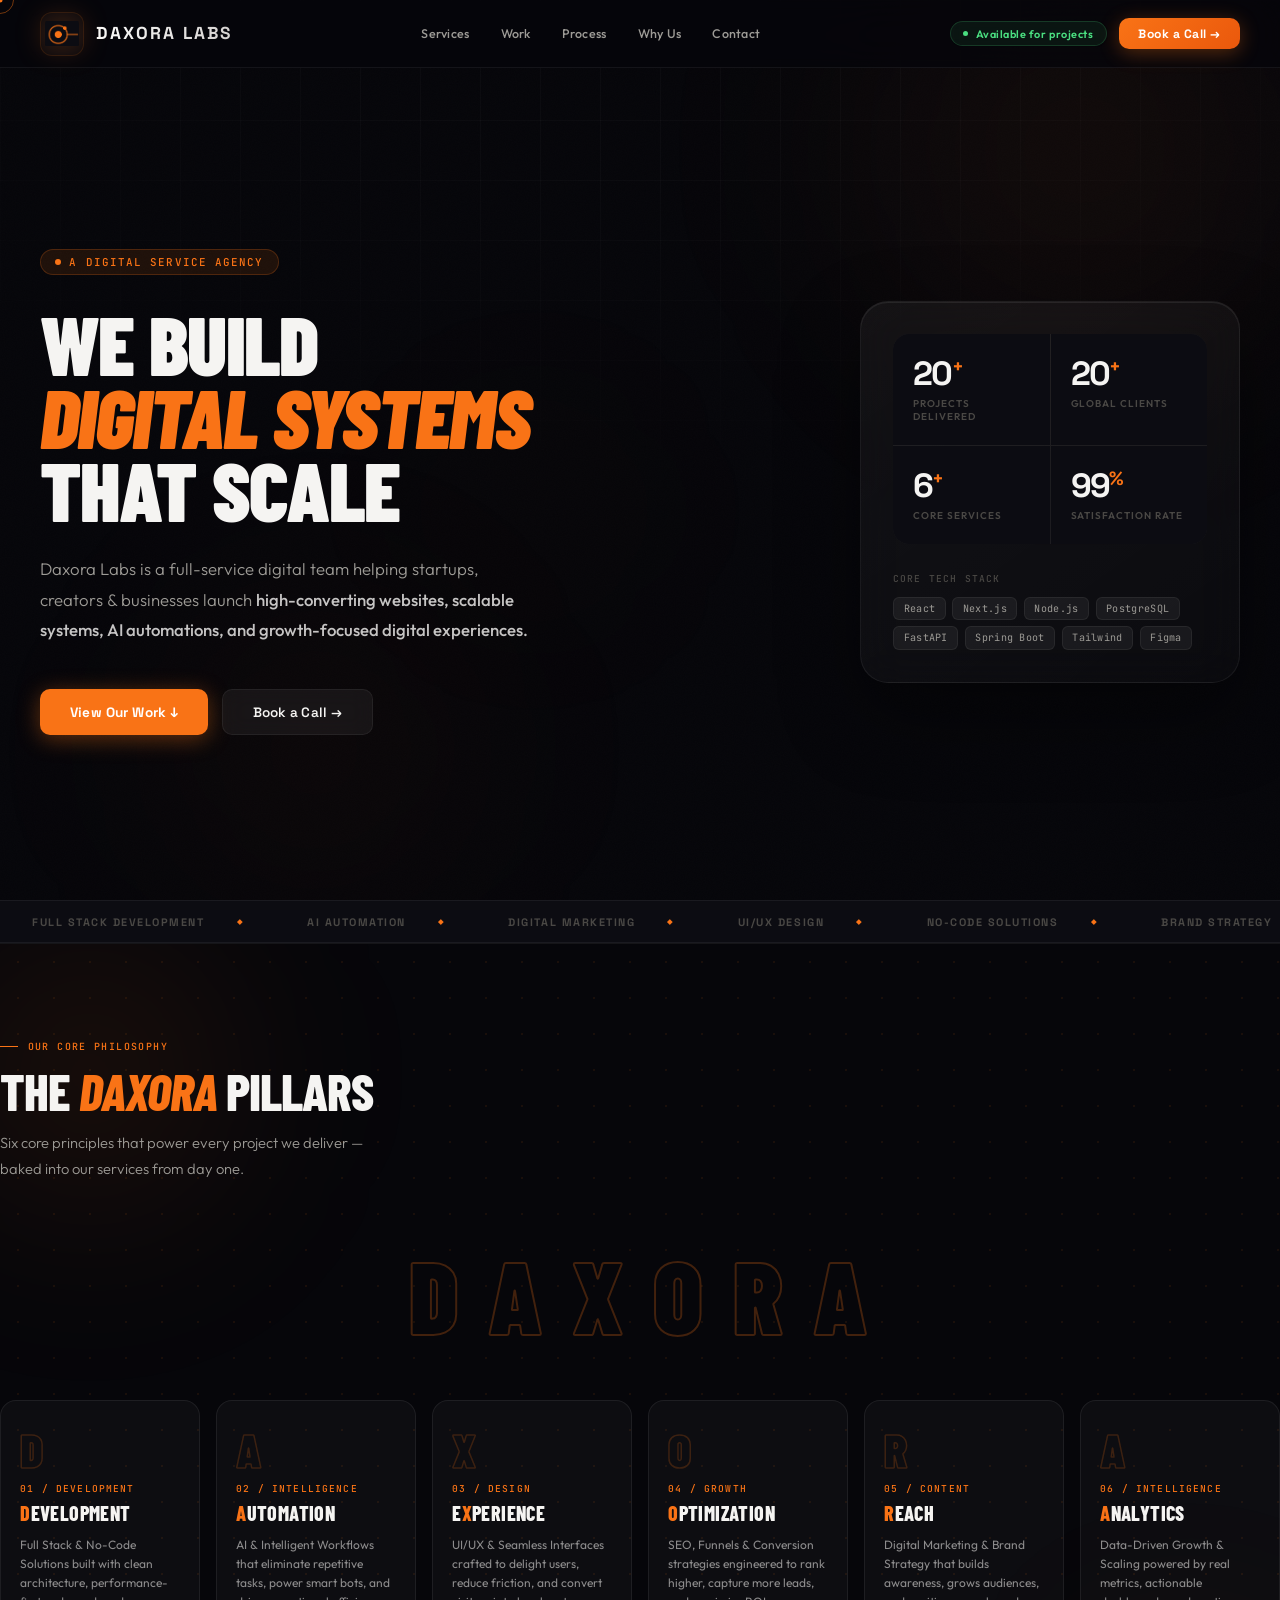
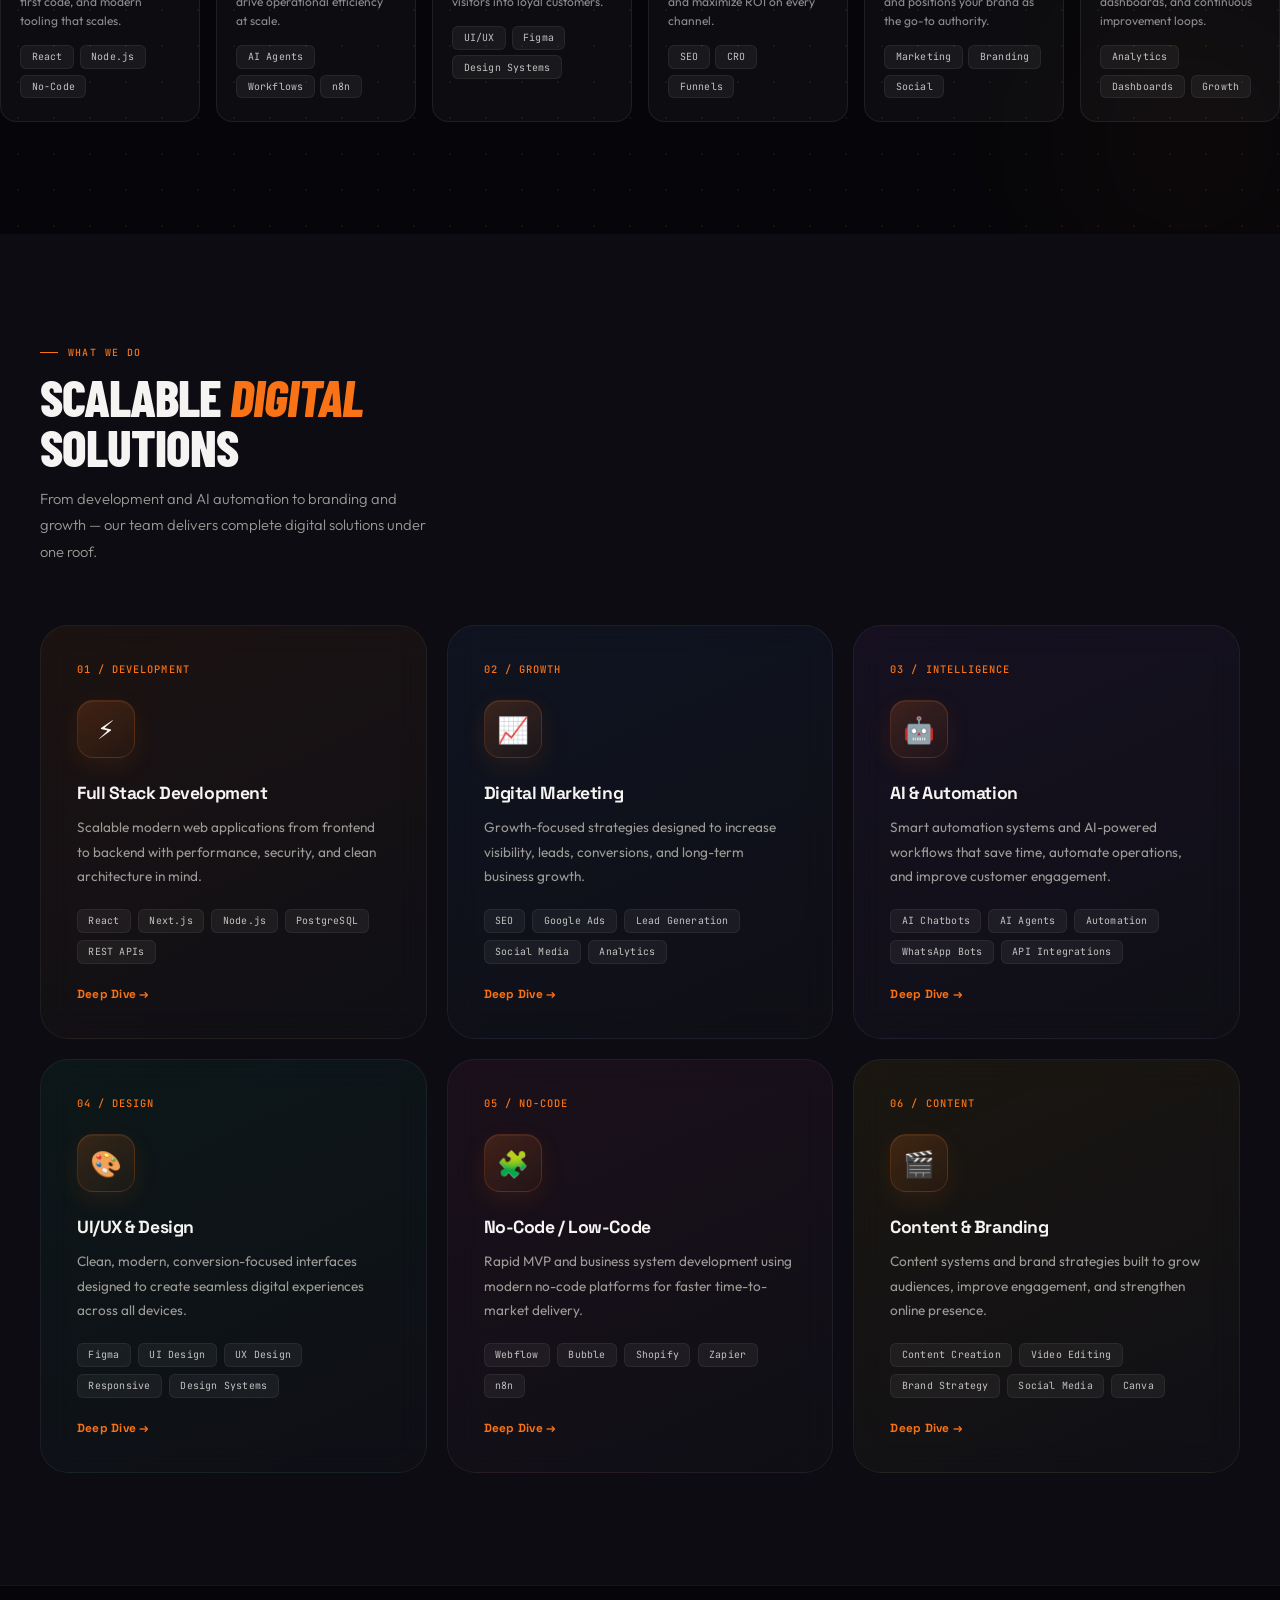
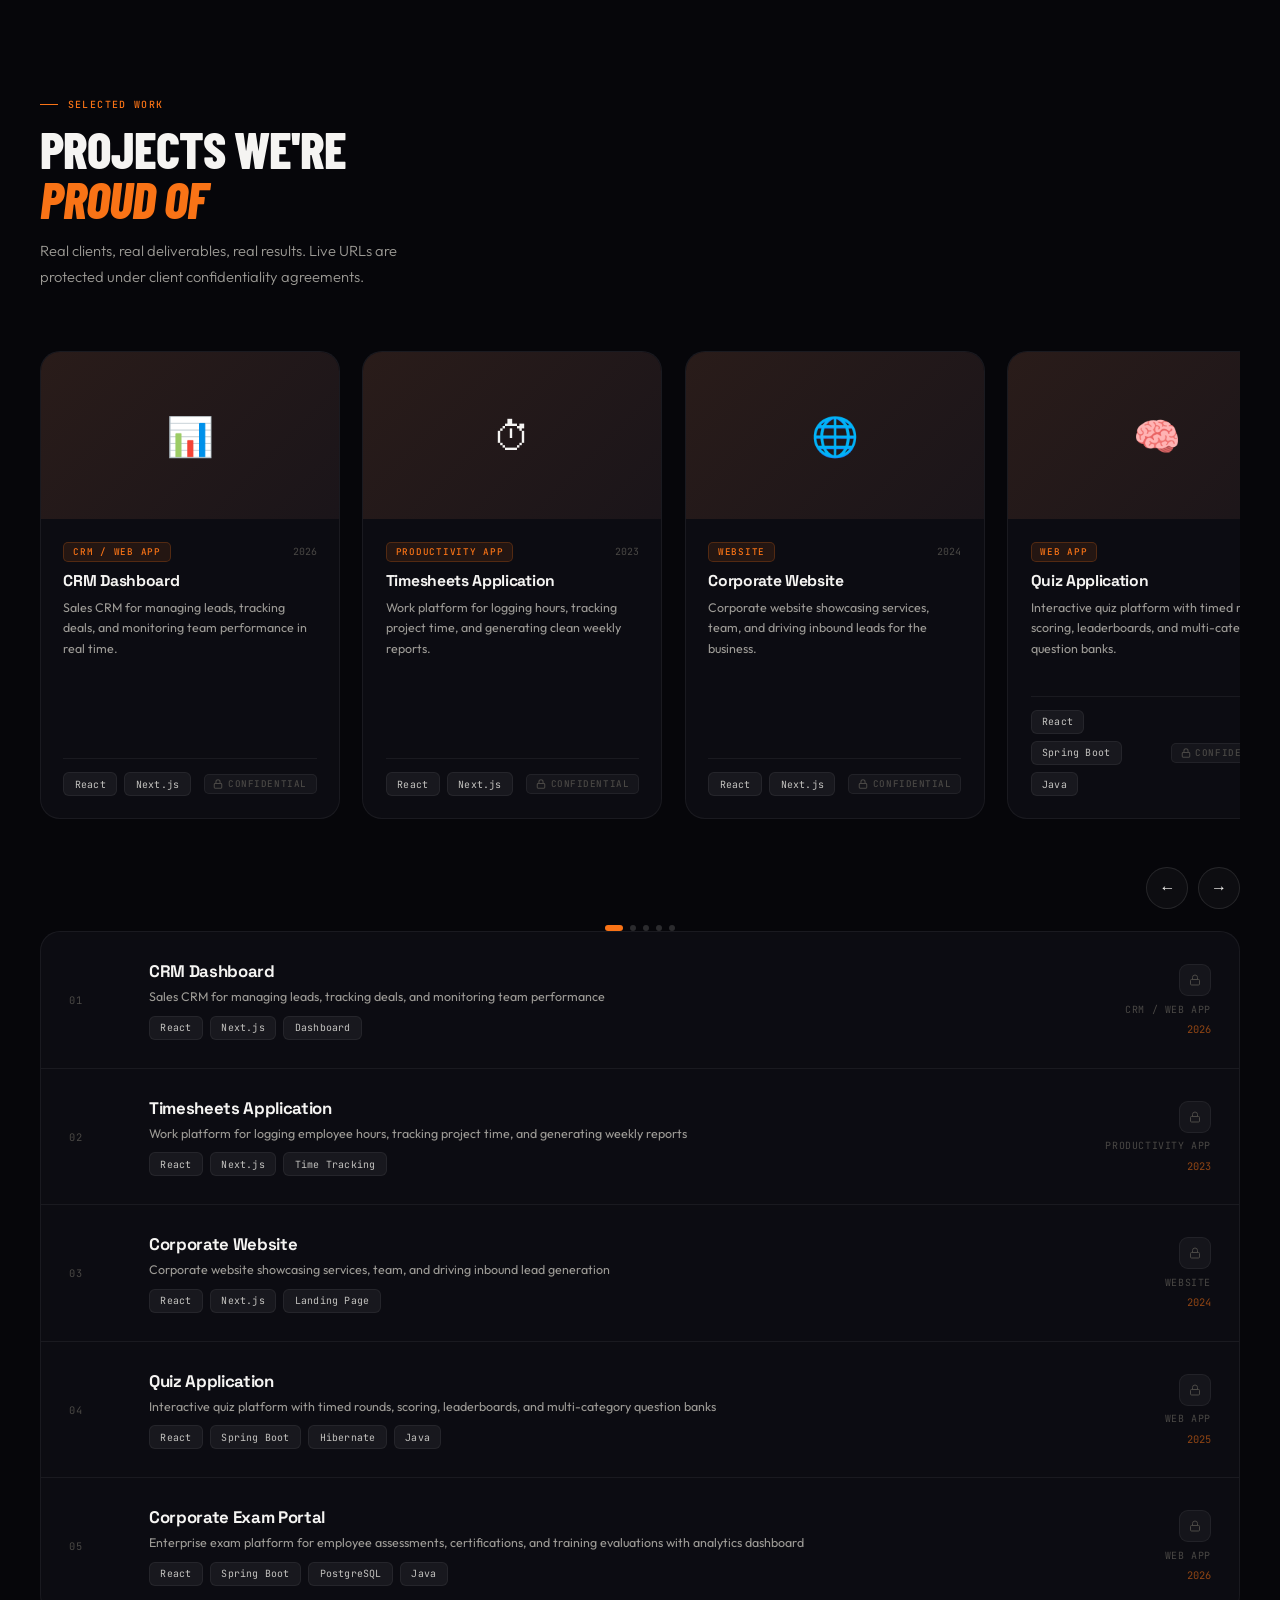
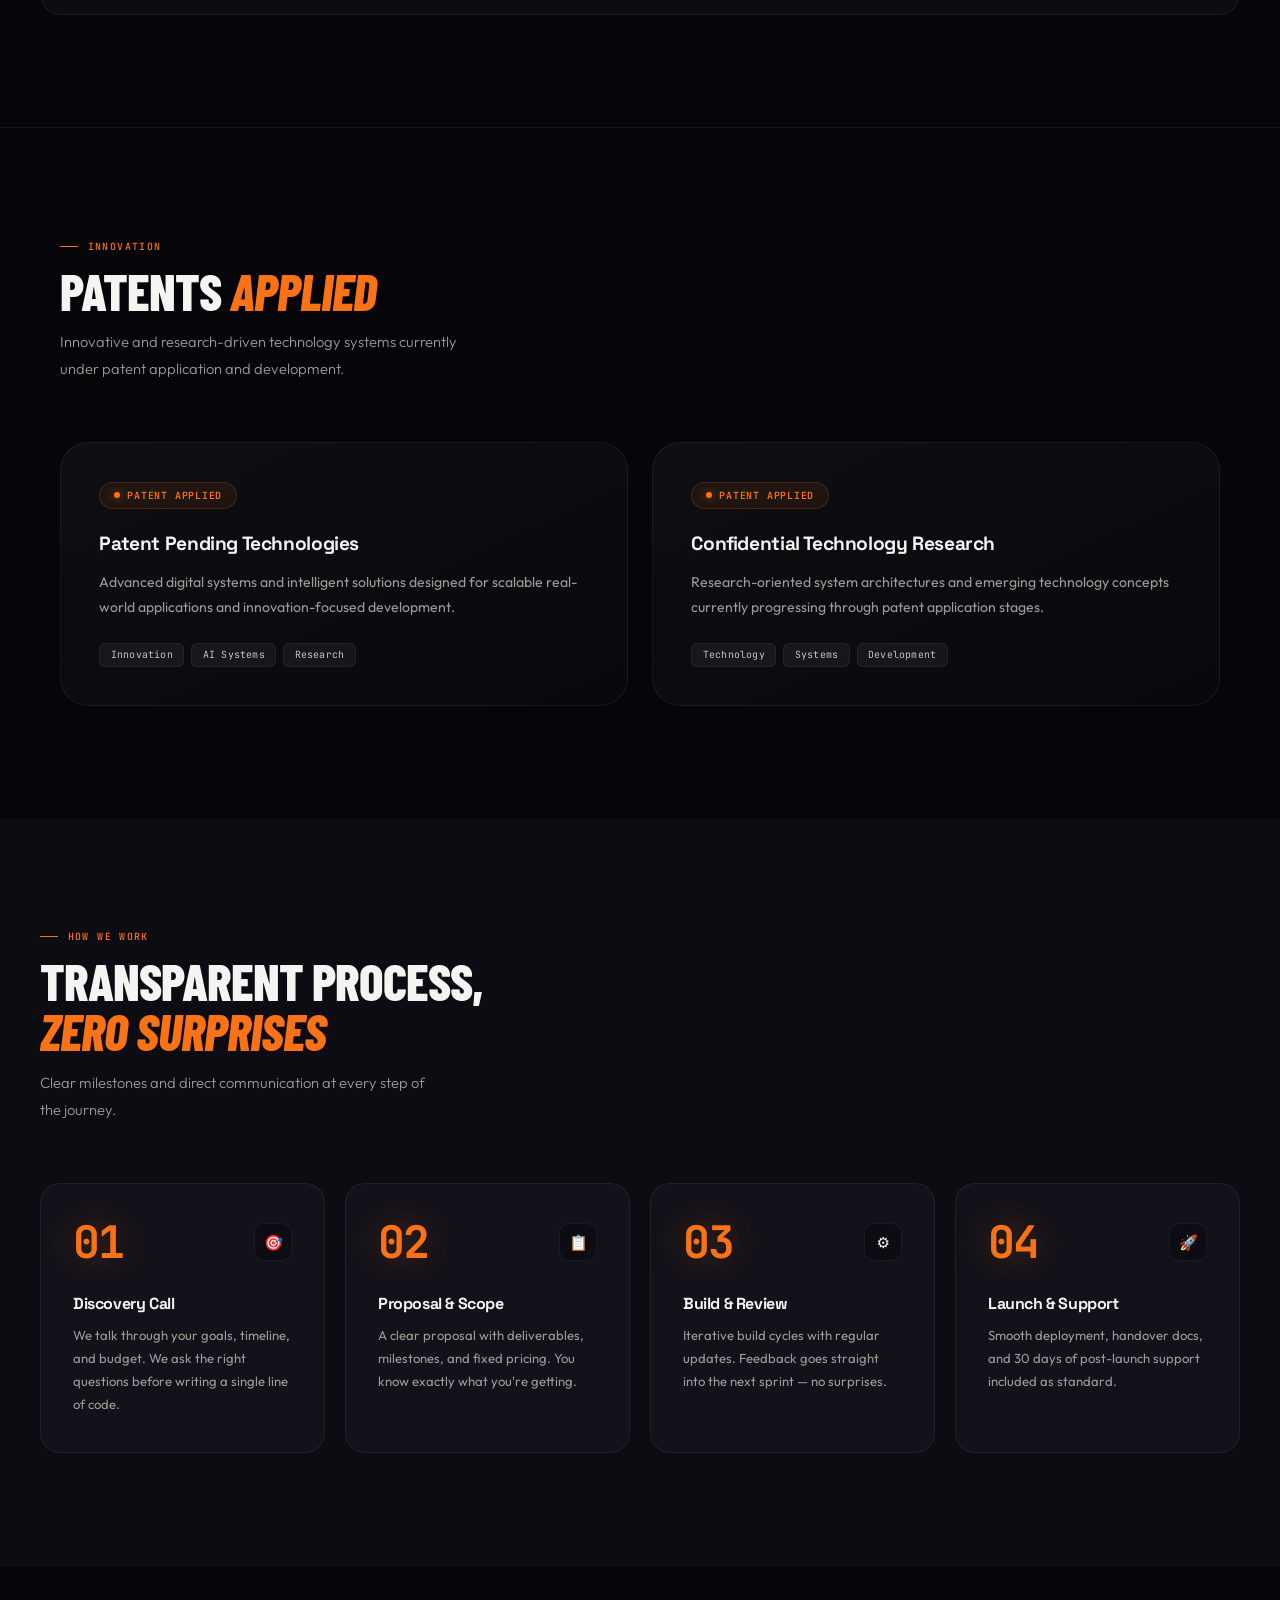
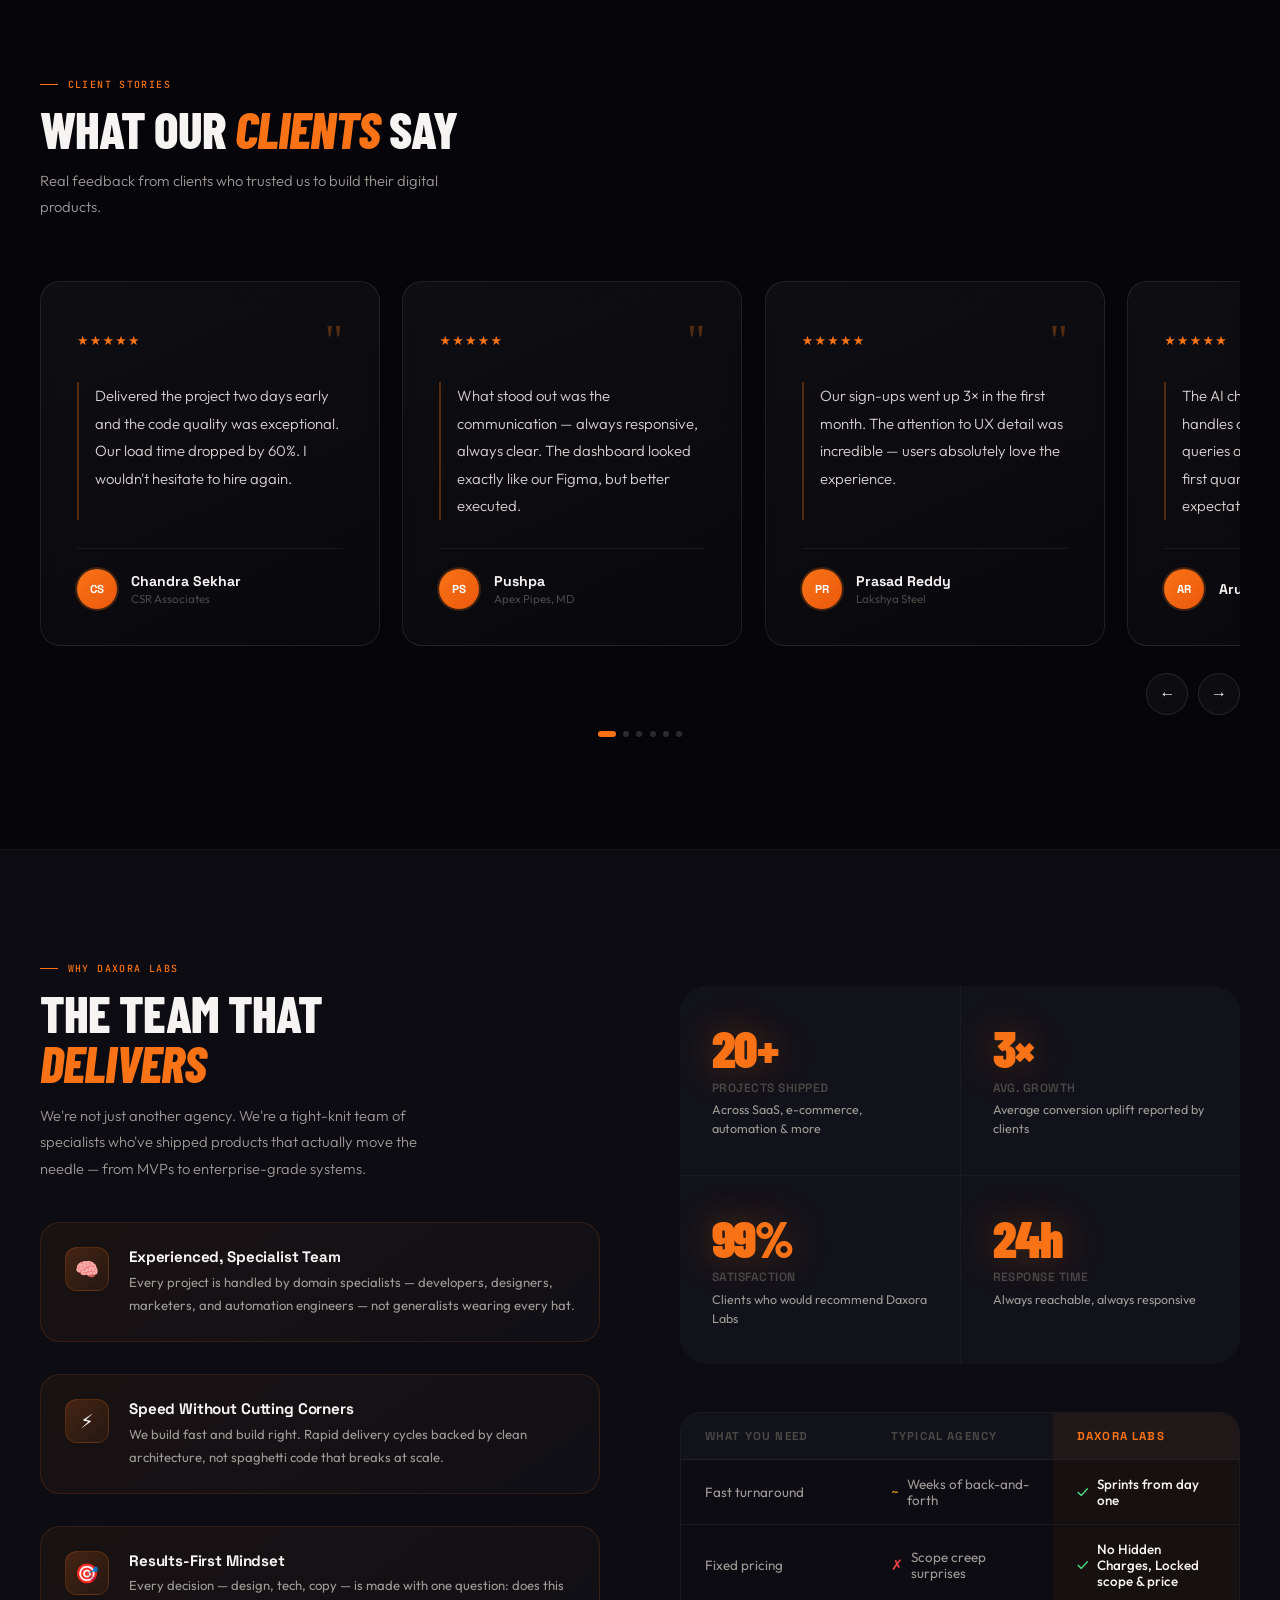
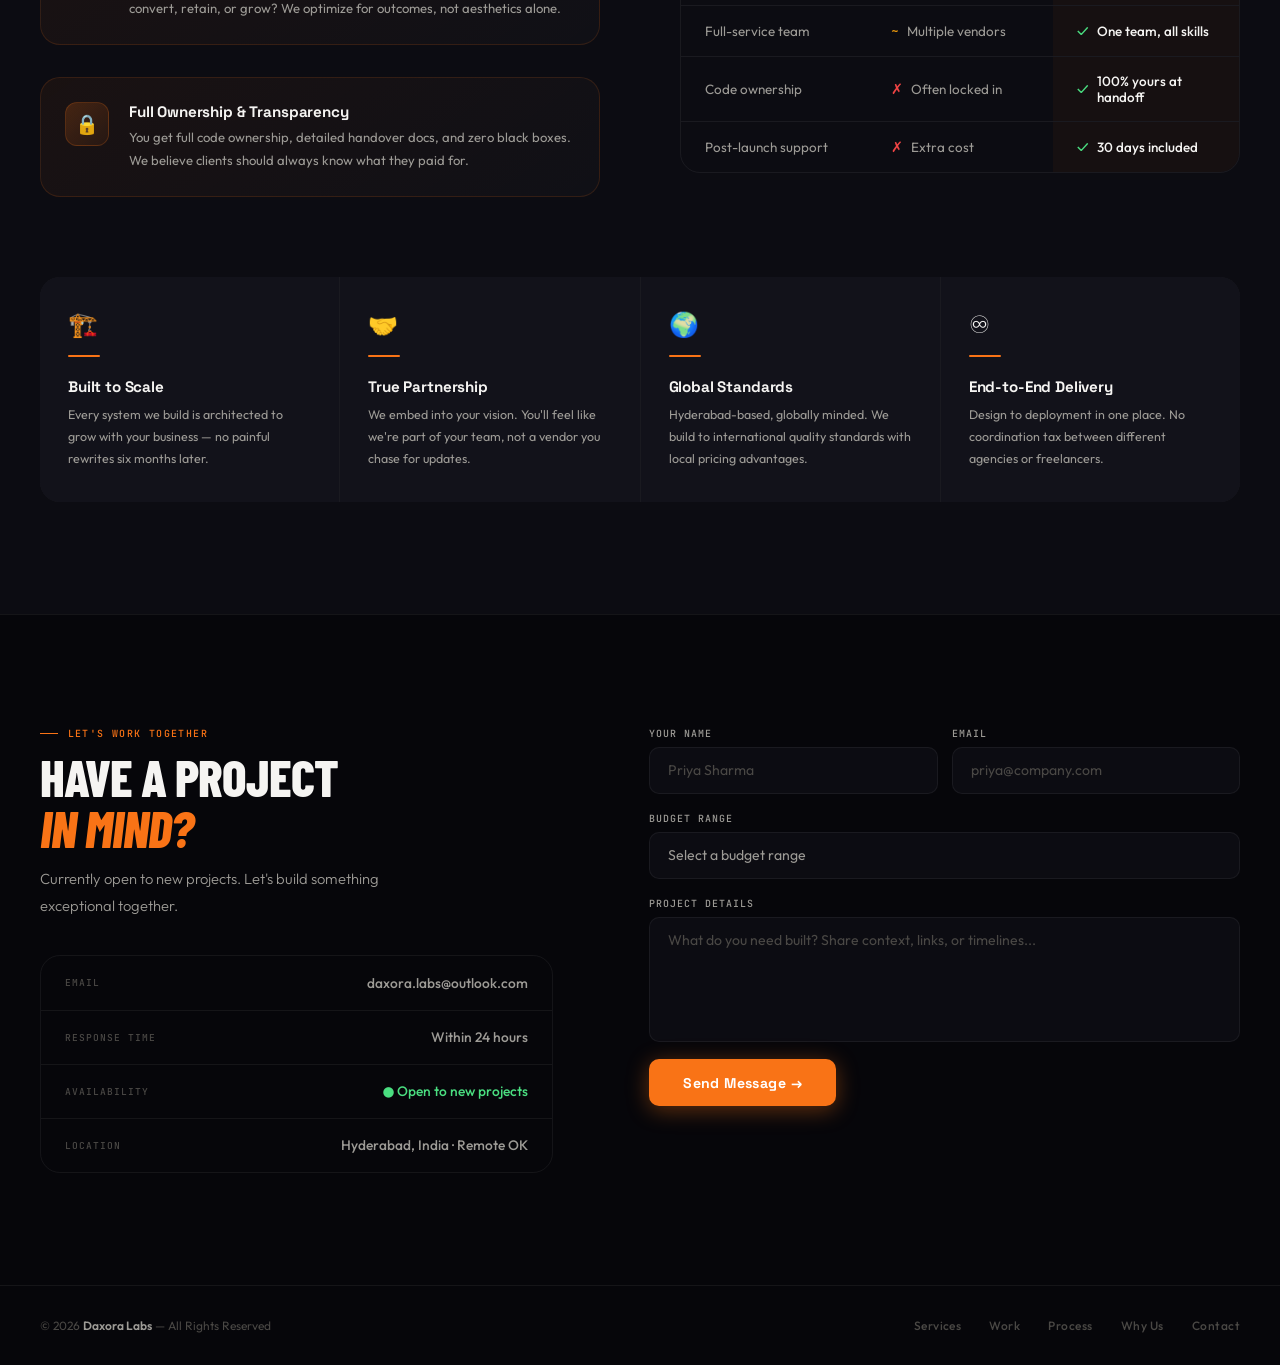
==== commit 09b12919: "Update email address in contact information" ====
--- a/index.html
+++ b/index.html
@@ -1135,8 +1135,8 @@
           <h2 class="sh">Have a project<br><em>in mind?</em></h2>
           <p class="ss">Currently open to new projects. Let's build something exceptional together.</p>
           <div class="contact-info">
-            <div class="ci"><span class="ci-l">Email</span><a href="mailto:daxoralabs@outlook.com"
-                class="ci-v">daxoralabs@outlook.com</a></div>
+            <div class="ci"><span class="ci-l">Email</span><a href="mailto:daxora.labs@outlook.com"
+                class="ci-v">daxora.labs@outlook.com</a></div>
             <div class="ci"><span class="ci-l">Response Time</span><span class="ci-v">Within 24 hours</span></div>
             <div class="ci"><span class="ci-l">Availability</span><span class="ci-v green">● Open to new projects</span>
             </div>
--- a/style.css
+++ b/style.css
@@ -767,6 +767,248 @@
   box-shadow:0 4px 22px rgba(249,115,22,.38);
 }
 .btn-send:hover{opacity:.9;transform:translateY(-2px);box-shadow:0 8px 30px rgba(249,115,22,.5)}
+/* ============================================================
+   DAXORA CORE PILLARS — append to the bottom of style.css
+   ============================================================ */
+
+/* ---------- Section wrapper ---------- */
+.pillars-section {
+  position: relative;
+  padding: 6rem 0 7rem;
+  overflow: hidden;
+  background: #06060a;
+}
+
+/* Subtle dot-grid background */
+.pillars-bg-grid {
+  position: absolute;
+  inset: 0;
+  background-image:
+    radial-gradient(circle, rgba(249,115,22,.08) 1px, transparent 1px);
+  background-size: 36px 36px;
+  pointer-events: none;
+  z-index: 0;
+}
+
+/* Ambient orbs */
+.pillars-orb {
+  position: absolute;
+  border-radius: 50%;
+  filter: blur(90px);
+  pointer-events: none;
+  z-index: 0;
+}
+.pillars-orb1 {
+  width: 420px; height: 420px;
+  background: radial-gradient(circle, rgba(249,115,22,.13), transparent 70%);
+  top: -80px; left: -120px;
+  animation: pillar-orb-float 8s ease-in-out infinite alternate;
+}
+.pillars-orb2 {
+  width: 300px; height: 300px;
+  background: radial-gradient(circle, rgba(249,115,22,.09), transparent 70%);
+  bottom: -60px; right: -60px;
+  animation: pillar-orb-float 11s ease-in-out infinite alternate-reverse;
+}
+@keyframes pillar-orb-float {
+  from { transform: translate(0, 0) scale(1); }
+  to   { transform: translate(30px, 20px) scale(1.07); }
+}
+
+/* Keep inner content above backgrounds */
+.pillars-section .inner,
+.pillars-section .sec-head {
+  position: relative;
+  z-index: 1;
+}
+
+/* ---------- Giant word display ---------- */
+.pillars-word {
+  display: flex;
+  justify-content: center;
+  gap: clamp(.5rem, 2vw, 1.6rem);
+  margin: 2.8rem 0 3.4rem;
+  position: relative;
+  z-index: 1;
+}
+.pw-letter {
+  font-family: 'Barlow Condensed', sans-serif;
+  font-size: clamp(3.5rem, 8vw, 7.5rem);
+  font-weight: 900;
+  line-height: 1;
+  color: transparent;
+  -webkit-text-stroke: 2px rgba(249,115,22,.25);
+  letter-spacing: .04em;
+  transition: color .25s ease, -webkit-text-stroke-color .25s ease,
+              text-shadow .25s ease, transform .25s ease;
+  cursor: default;
+  user-select: none;
+}
+.pw-letter.active,
+.pw-letter:hover {
+  color: var(--accent, #f97316);
+  -webkit-text-stroke-color: var(--accent, #f97316);
+  text-shadow: 0 0 40px rgba(249,115,22,.55), 0 0 80px rgba(249,115,22,.25);
+  transform: translateY(-6px) scale(1.08);
+}
+
+/* ---------- Cards grid ---------- */
+.pillars-grid {
+  display: grid;
+  grid-template-columns: repeat(6, 1fr);
+  gap: 1rem;
+  position: relative;
+  z-index: 1;
+}
+
+@media (max-width: 1100px) {
+  .pillars-grid { grid-template-columns: repeat(3, 1fr); }
+}
+@media (max-width: 700px) {
+  .pillars-grid { grid-template-columns: repeat(2, 1fr); }
+}
+@media (max-width: 440px) {
+  .pillars-grid { grid-template-columns: 1fr; }
+}
+
+/* ---------- Individual pillar card ---------- */
+.pillar-card {
+  position: relative;
+  background: rgba(255,255,255,.03);
+  border: 1px solid rgba(255,255,255,.07);
+  border-radius: 16px;
+  padding: 1.5rem 1.2rem 1.4rem;
+  overflow: hidden;
+  cursor: default;
+  transition: transform .3s ease, border-color .3s ease, background .3s ease;
+}
+.pillar-card::before {
+  content: '';
+  position: absolute;
+  inset: 0;
+  background: linear-gradient(135deg, rgba(249,115,22,.06) 0%, transparent 60%);
+  opacity: 0;
+  transition: opacity .35s ease;
+  border-radius: inherit;
+}
+.pillar-card:hover {
+  transform: translateY(-6px);
+  border-color: rgba(249,115,22,.35);
+  background: rgba(249,115,22,.04);
+}
+.pillar-card:hover::before { opacity: 1; }
+
+/* Glow blob on hover */
+.pc-glow {
+  position: absolute;
+  width: 120px; height: 120px;
+  background: radial-gradient(circle, rgba(249,115,22,.35), transparent 70%);
+  border-radius: 50%;
+  top: -30px; right: -30px;
+  filter: blur(30px);
+  opacity: 0;
+  transition: opacity .4s ease;
+  pointer-events: none;
+}
+.pillar-card:hover .pc-glow { opacity: 1; }
+
+/* Bottom accent line */
+.pc-border-line {
+  position: absolute;
+  bottom: 0; left: 0; right: 0;
+  height: 2px;
+  background: linear-gradient(90deg, transparent, var(--accent, #f97316), transparent);
+  transform: scaleX(0);
+  transform-origin: center;
+  transition: transform .4s ease;
+}
+.pillar-card:hover .pc-border-line { transform: scaleX(1); }
+
+/* Big letter badge */
+.pc-letter-badge {
+  font-family: 'Barlow Condensed', sans-serif;
+  font-size: 3rem;
+  font-weight: 900;
+  line-height: 1;
+  color: transparent;
+  -webkit-text-stroke: 1.5px rgba(249,115,22,.2);
+  margin-bottom: .6rem;
+  transition: color .25s, -webkit-text-stroke-color .25s, text-shadow .25s;
+}
+.pillar-card:hover .pc-letter-badge {
+  color: var(--accent, #f97316);
+  -webkit-text-stroke-color: var(--accent, #f97316);
+  text-shadow: 0 0 24px rgba(249,115,22,.4);
+}
+
+/* Card content */
+.pc-service {
+  font-family: 'JetBrains Mono', monospace;
+  font-size: .6rem;
+  font-weight: 500;
+  letter-spacing: .12em;
+  color: var(--accent, #f97316);
+  text-transform: uppercase;
+  margin-bottom: .45rem;
+}
+.pc-title {
+  font-family: 'Barlow Condensed', sans-serif;
+  font-size: 1.25rem;
+  font-weight: 800;
+  letter-spacing: .02em;
+  text-transform: uppercase;
+  color: #f5f4f2;
+  margin-bottom: .65rem;
+  line-height: 1.1;
+}
+.pc-highlight {
+  color: var(--accent, #f97316);
+}
+.pc-desc {
+  font-family: 'Outfit', sans-serif;
+  font-size: .75rem;
+  line-height: 1.6;
+  color: rgba(245,244,242,.55);
+  margin-bottom: .9rem;
+}
+.pc-tags {
+  display: flex;
+  flex-wrap: wrap;
+  gap: .35rem;
+}
+
+/* Flash pulse when a letter is clicked */
+@keyframes pc-flash-pulse {
+  0%   { box-shadow: 0 0 0 0 rgba(249,115,22,.6); }
+  60%  { box-shadow: 0 0 0 14px rgba(249,115,22,0); }
+  100% { box-shadow: 0 0 0 0 rgba(249,115,22,0); }
+}
+.pc-flash {
+  animation: pc-flash-pulse .7s ease forwards;
+}
+
+/* Staggered reveal delays for cards */
+.pillar-card:nth-child(1) { transition-delay: .05s; }
+.pillar-card:nth-child(2) { transition-delay: .12s; }
+.pillar-card:nth-child(3) { transition-delay: .19s; }
+.pillar-card:nth-child(4) { transition-delay: .26s; }
+.pillar-card:nth-child(5) { transition-delay: .33s; }
+.pillar-card:nth-child(6) { transition-delay: .40s; }
+
+/* Ensure cards participate in scroll-reveal (.in class added by existing observer) */
+.pillar-card.reveal {
+  opacity: 0;
+  transform: translateY(28px);
+  transition: opacity .55s ease, transform .55s ease, border-color .3s ease, background .3s ease;
+}
+.pillar-card.reveal.in {
+  opacity: 1;
+  transform: translateY(0);
+}
+/* Override hover transform when visible */
+.pillar-card.reveal.in:hover {
+  transform: translateY(-6px);
+}
 
 
 /* ── FOOTER ── */
